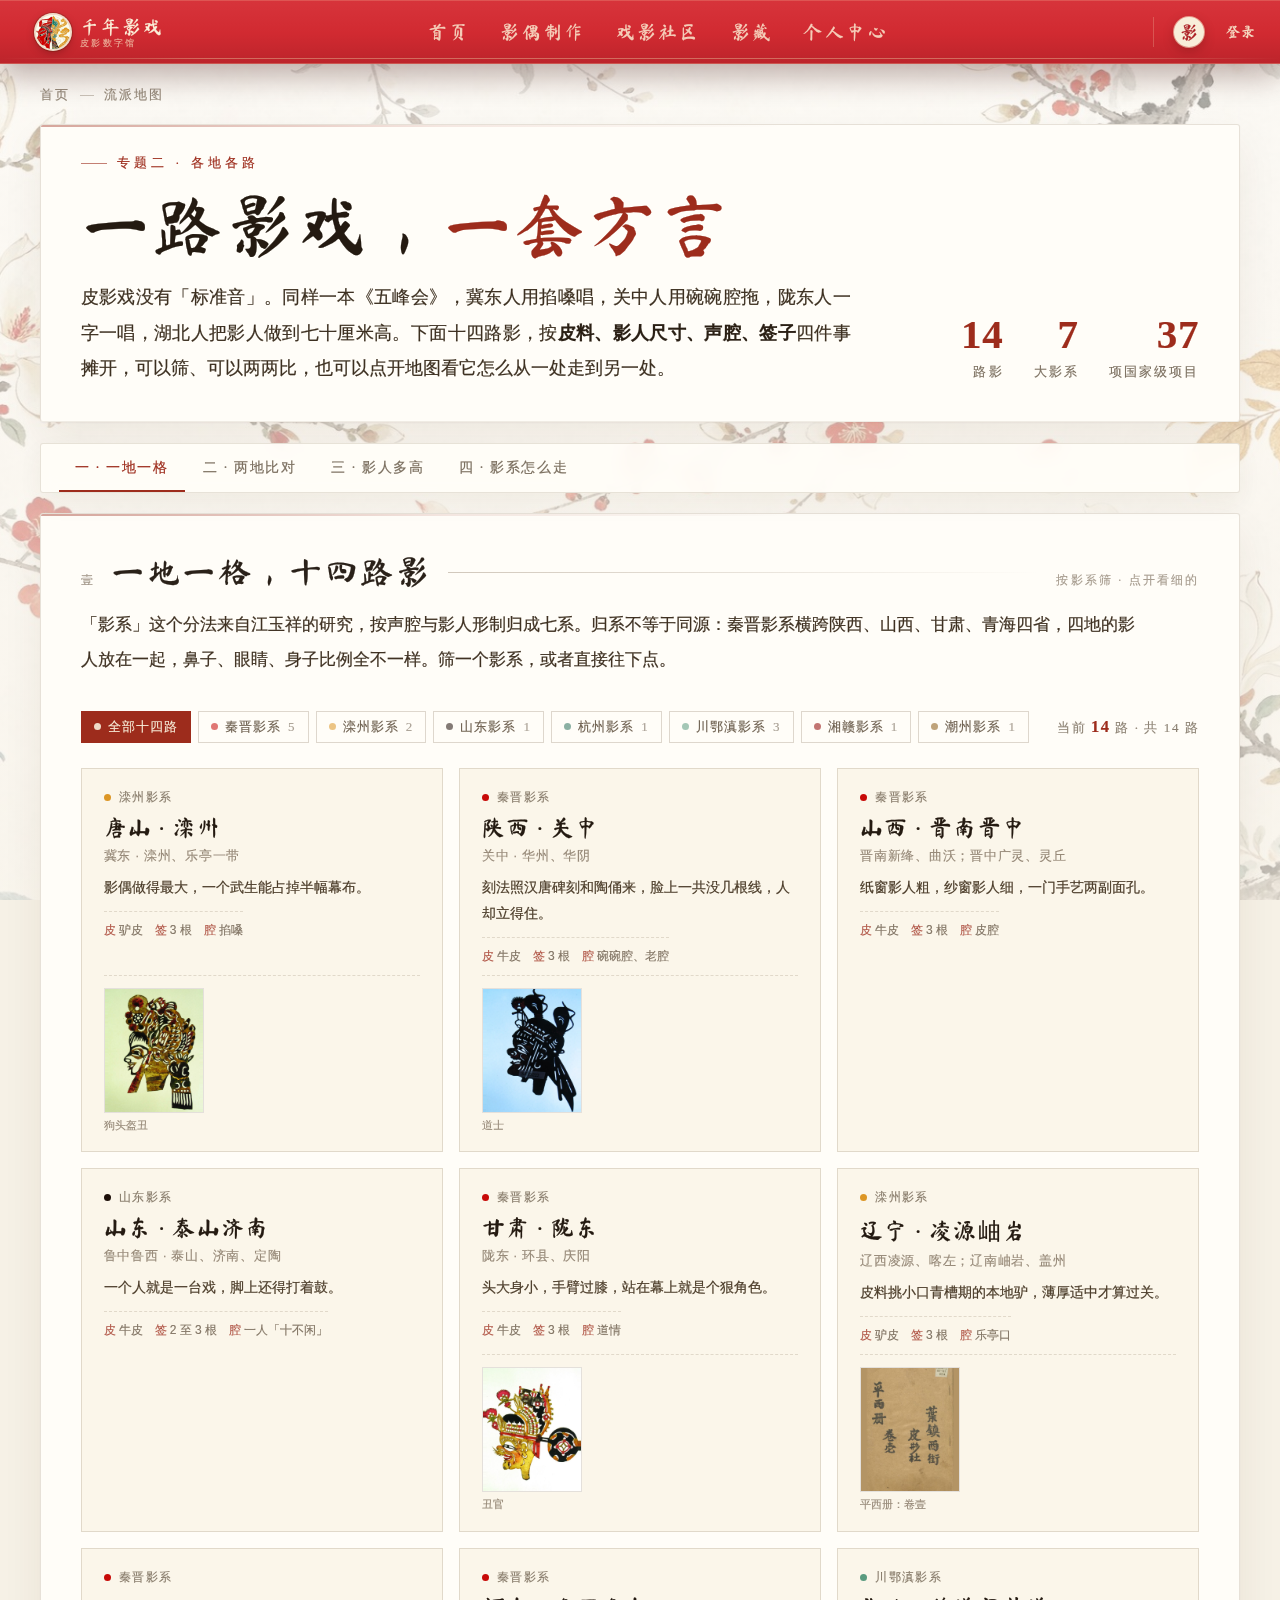
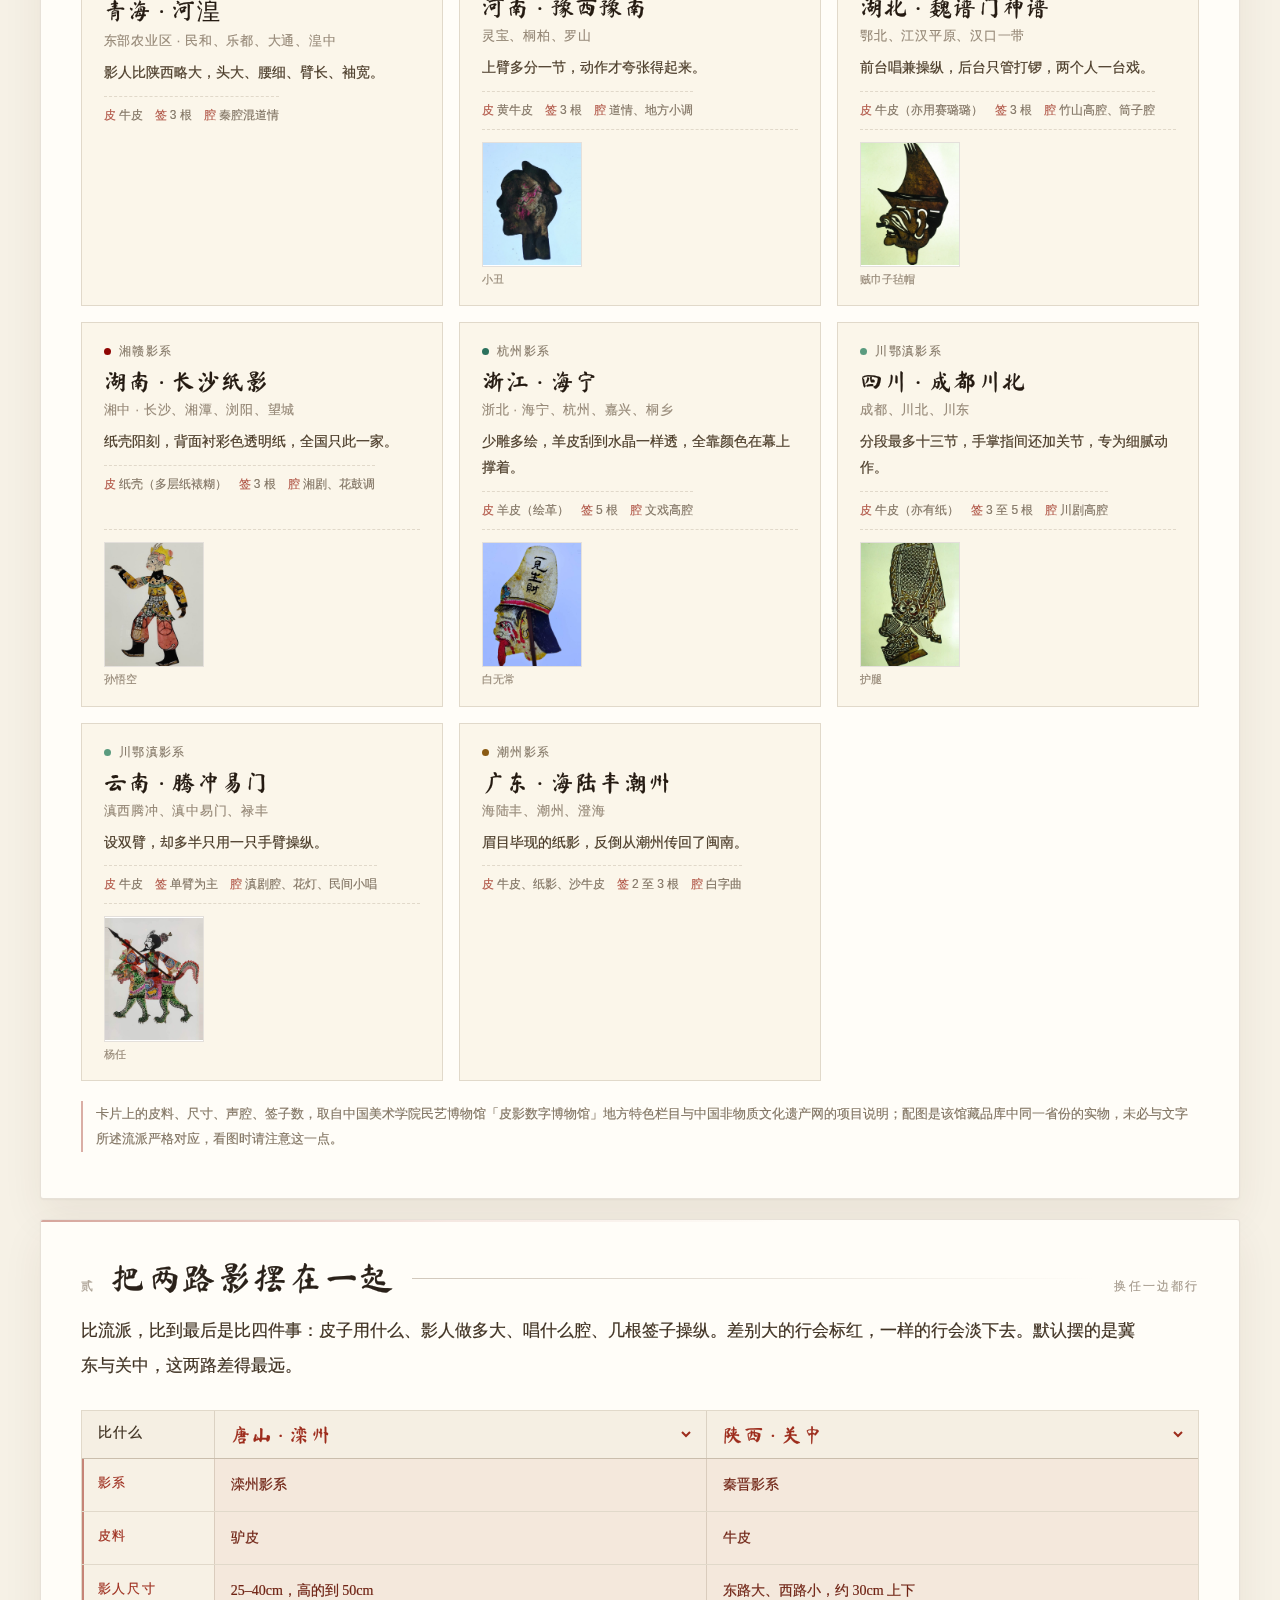
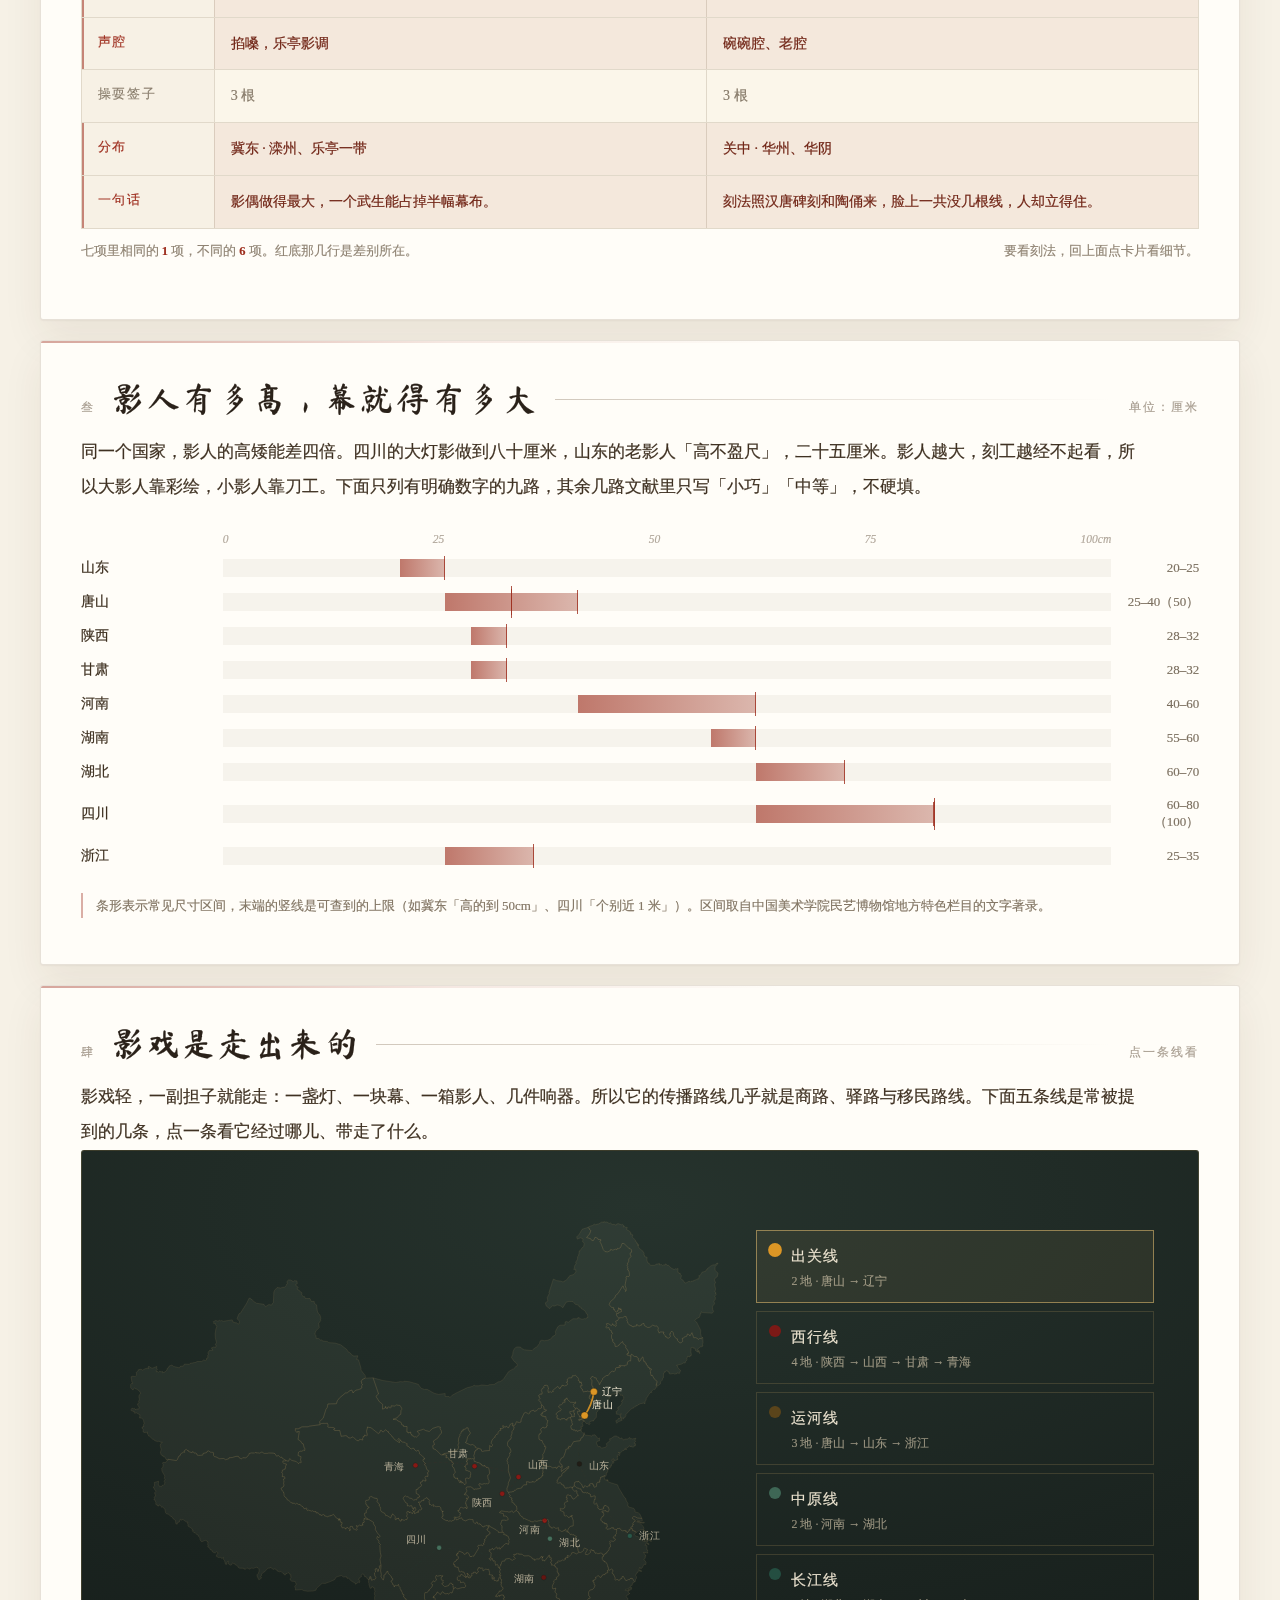
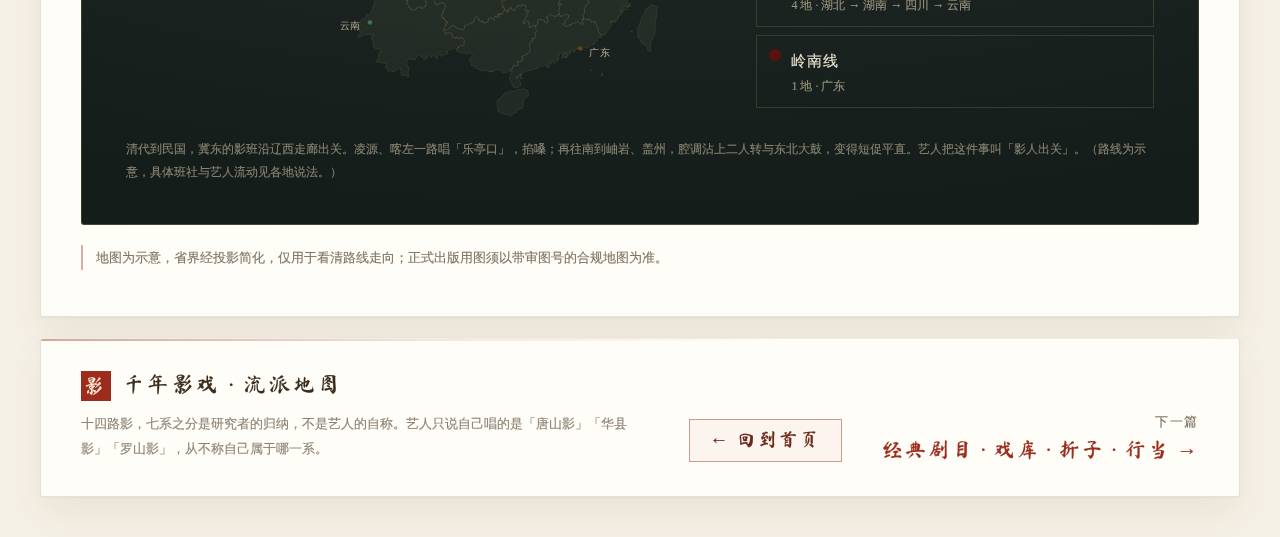
==== atlas.html @ c060899a "顶部导航收窄：匾额 78→64，徽标/字号/间距等比缩一档，三档断点同步下调" ====
<!doctype html>
<html lang="zh-CN">
<head>
<meta charset="utf-8">
<meta name="viewport" content="width=device-width, initial-scale=1">
<link rel="icon" href="favicon.ico" sizes="any">
<link rel="icon" type="image/png" sizes="32x32" href="assets/img/logo/favicon-32.png">
<link rel="apple-touch-icon" href="assets/img/logo/apple-touch-icon.png">
<title>流派地图 · 十四路影 · 千年影戏</title>
<meta name="description" content="七大影系、十四个地方的皮影：皮料、影人尺寸、声腔、签子各不一样。可筛、可比、可看路线。">
<link rel="stylesheet" href="assets/css/brush.css?v=11560">
<link rel="stylesheet" href="assets/css/token.css?v=11870">
<link rel="stylesheet" href="assets/css/layout.css?v=11870">
<link rel="stylesheet" href="assets/css/site.css?v=11870">
<link rel="stylesheet" href="assets/css/topic.css?v=11770">
<link rel="stylesheet" href="assets/css/paper-bg.css?v=4">
<link rel="stylesheet" href="assets/css/readability.css?v=1">
</head>
<body class="inner" data-page="atlas">

<header class="site-head">
  <div class="head-inner">
    <a class="brand" href="index.html">
      <span class="brand-seal"><img src="assets/img/logo/logo-128.png" alt="千年影戏" width="40" height="40"></span>
      <span class="brand-txt"><b>千年影戏</b><i>皮影数字馆</i></span>
    </a>
    <nav class="head-nav">
      <a href="index.html#page5">首页</a>
      <a href="craft.html">影偶制作</a>
      <a href="community.html">戏影社区</a>
      <a href="vault.html">影藏</a>
      <a href="profile.html">个人中心</a>
    </nav>
    <div class="head-user">
      <a class="hu" href="profile.html">
        <span class="hu-av" data-user-av>影</span>
        <span class="hu-tx" data-user-name>登录</span>
      </a>
    </div>
  </div>
</header>

<main class="page">

  <nav class="tp-crumb" aria-label="位置">
    <a href="index.html#page5">首页</a><i></i><span>流派地图</span>
  </nav>

  <section class="tp-hero">
    <div>
      <p class="tp-kick">专题二 · 各地各路</p>
      <h1>一路影戏，<em>一套方言</em></h1>
      <p class="tp-hero-lede">皮影戏没有「标准音」。同样一本《五峰会》，冀东人用掐嗓唱，关中人用碗碗腔拖，陇东人一字一唱，湖北人把影人做到七十厘米高。下面十四路影，按<b>皮料、影人尺寸、声腔、签子</b>四件事摊开，可以筛、可以两两比，也可以点开地图看它怎么从一处走到另一处。</p>
    </div>
    <div class="tp-hero-side">
      <div class="tp-stat"><b>14</b><span>路影</span></div>
      <div class="tp-stat"><b>7</b><span>大影系</span></div>
      <div class="tp-stat"><b>37</b><span>项国家级项目</span></div>
    </div>
  </section>

  <nav class="tp-nav" id="tpNav" aria-label="本页目录">
    <ul>
      <li><a href="#s1" class="on">一 · 一地一格</a></li>
      <li><a href="#s2">二 · 两地比对</a></li>
      <li><a href="#s3">三 · 影人多高</a></li>
      <li><a href="#s4">四 · 影系怎么走</a></li>
    </ul>
  </nav>

  <!-- ==================== 一 十四路 ==================== -->
  <section class="tp-sec" id="s1">
    <div class="tp-sec-h">
      <span class="tp-sec-no">壹</span>
      <h2>一地一格，十四路影</h2>
      <i></i>
      <span>按影系筛 · 点开看细的</span>
    </div>
    <p class="tp-lede">「影系」这个分法来自江玉祥的研究，按声腔与影人形制归成七系。归系不等于同源：秦晋影系横跨陕西、山西、甘肃、青海四省，四地的影人放在一起，鼻子、眼睛、身子比例全不一样。筛一个影系，或者直接往下点。</p>

    <div class="ax-bar">
      <div class="ax-filter" id="axFilter" role="group" aria-label="按影系筛选"></div>
      <p class="ax-count" id="axCount"></p>
    </div>
    <div class="ax-grid" id="axGrid"></div>
    <div class="ax-detail" id="axDetail" hidden></div>
    <p class="tp-note">卡片上的皮料、尺寸、声腔、签子数，取自中国美术学院民艺博物馆「皮影数字博物馆」地方特色栏目与中国非物质文化遗产网的项目说明；配图是该馆藏品库中同一省份的实物，未必与文字所述流派严格对应，看图时请注意这一点。</p>
  </section>

  <!-- ==================== 二 两地比对 ==================== -->
  <section class="tp-sec" id="s2">
    <div class="tp-sec-h">
      <span class="tp-sec-no">贰</span>
      <h2>把两路影摆在一起</h2>
      <i></i>
      <span>换任一边都行</span>
    </div>
    <p class="tp-lede">比流派，比到最后是比四件事：皮子用什么、影人做多大、唱什么腔、几根签子操纵。差别大的行会标红，一样的行会淡下去。默认摆的是冀东与关中，这两路差得最远。</p>

    <div class="ax-cmp" id="axCmp"></div>
    <p class="ax-cmp-note" id="axCmpNote"></p>
  </section>

  <!-- ==================== 三 影人多高 ==================== -->
  <section class="tp-sec" id="s3">
    <div class="tp-sec-h">
      <span class="tp-sec-no">叁</span>
      <h2>影人有多高，幕就得有多大</h2>
      <i></i>
      <span>单位：厘米</span>
    </div>
    <p class="tp-lede">同一个国家，影人的高矮能差四倍。四川的大灯影做到八十厘米，山东的老影人「高不盈尺」，二十五厘米。影人越大，刻工越经不起看，所以大影人靠彩绘，小影人靠刀工。下面只列有明确数字的九路，其余几路文献里只写「小巧」「中等」，不硬填。</p>

    <div class="ax-ruler" id="axRuler"></div>
    <p class="tp-note">条形表示常见尺寸区间，末端的竖线是可查到的上限（如冀东「高的到 50cm」、四川「个别近 1 米」）。区间取自中国美术学院民艺博物馆地方特色栏目的文字著录。</p>
  </section>

  <!-- ==================== 四 路线 ==================== -->
  <section class="tp-sec" id="s4">
    <div class="tp-sec-h">
      <span class="tp-sec-no">肆</span>
      <h2>影戏是走出来的</h2>
      <i></i>
      <span>点一条线看</span>
    </div>
    <p class="tp-lede">影戏轻，一副担子就能走：一盏灯、一块幕、一箱影人、几件响器。所以它的传播路线几乎就是商路、驿路与移民路线。下面五条线是常被提到的几条，点一条看它经过哪儿、带走了什么。</p>

    <div class="tp-dark">
      <div class="ax-route">
        <div class="ax-map" id="axMap"></div>
        <div class="ax-route-list" id="axRoutes"></div>
      </div>
      <p class="ax-route-note" id="axRouteNote"></p>
    </div>
    <p class="tp-note">地图为示意，省界经投影简化，仅用于看清路线走向；正式出版用图须以带审图号的合规地图为准。</p>
  </section>

  <footer class="tp-foot">
    <div>
      <div class="tp-foot-brand"><i>影</i>千年影戏 · 流派地图</div>
      <p>十四路影，七系之分是研究者的归纳，不是艺人的自称。艺人只说自己唱的是「唐山影」「华县影」「罗山影」，从不称自己属于哪一系。</p>
    </div>
    <a class="tp-foot-back" href="index.html#page5">← 回到首页</a>
    <div class="tp-foot-next">
      <span>下一篇</span>
      <a href="repertoire.html">经典剧目 · 戏库 · 折子 · 行当 →</a>
    </div>
  </footer>

</main>

<script src="assets/js/site.js?v=11560"></script>
<script src="assets/js/schools-data.js?v=11560"></script>
<script src="assets/data/library-data.js?v=11560"></script>
<script src="assets/js/cn-map.js?v=11560"></script>
<script src="assets/js/t-atlas.js?v=11600"></script>
</body>
</html>
---- assets/css/brush.css ----
/* 马善政毛笔楷书 · 本地子集（OFL 授权）只含站点用字 */
@font-face{font-family:'MSZ';font-style:normal;font-weight:400;font-display:swap;src:url('../fonts/msz-00.woff2') format('woff2');unicode-range:U+9c82-9c83, U+9c85-9c8c, U+9c8e-9c92, U+9c94-9c9b, U+9c9e-9ca3, U+9ca5-9ca7, U+9ca9, U+9cab, U+9cad-9cae, U+9cb1-9cb7, U+9cb9-9cbd, U+9cbf-9cc0, U+9cc3, U+9cc5-9cc7, U+9cc9-9cd1, U+9cd3-9cda, U+9cdc-9cdd, U+9cdf, U+9ce1-9ce3, U+9ce5, U+9ce9, U+9cee-9cef, U+9cf3-9cf4, U+9cf6, U+9cfc-9cfd, U+9d02, U+9d08-9d09, U+9d12, U+9d1b, U+9d1e, U+9d26, U+9d28, U+9d37, U+9d3b, U+9d3f, U+9d51, U+9d59, U+9d5c-9d5d, U+9d5f-9d61, U+9d6c, U+9d70, U+9d72, U+9d7a, U+9d7e, U+9d84, U+9d89, U+9d8f, U+9d92, U+9daf, U+9db4, U+9db8, U+9dbc, U+9dc4, U+9dc7, U+9dc9, U+9dd7, U+9ddf, U+9df2, U+9df9-9dfa, U+9e0a, U+9e11, U+9e1a, U+9e1e, U+9e20, U+9e22, U+9e28-9e2c, U+9e2e-9e2f;}
@font-face{font-family:'MSZ';font-style:normal;font-weight:400;font-display:swap;src:url('../fonts/msz-01.woff2') format('woff2');unicode-range:U+9a80, U+9a83, U+9a85, U+9a88-9a8a, U+9a8d-9a8e, U+9a90, U+9a92-9a93, U+9a95-9a96, U+9a98-9a99, U+9a9b-9aa2, U+9aa5, U+9aa7, U+9aaf-9ab1, U+9ab5-9ab6, U+9ab9-9aba, U+9ac0-9ac4, U+9ac8, U+9acb-9acc, U+9ace-9acf, U+9ad1-9ad2, U+9ad9, U+9adf, U+9ae1, U+9ae3, U+9aea-9aeb, U+9aed-9aef, U+9af4, U+9af9, U+9afb, U+9b03-9b04, U+9b06, U+9b08, U+9b0d, U+9b0f-9b10, U+9b13, U+9b18, U+9b1a, U+9b1f, U+9b22-9b23, U+9b25, U+9b27-9b28, U+9b2a, U+9b2f, U+9b31-9b32, U+9b3b, U+9b43, U+9b46-9b49, U+9b4d-9b4e, U+9b51, U+9b56, U+9b58, U+9b5a, U+9b5c, U+9b5f, U+9b61-9b62, U+9b6f, U+9b77, U+9b80, U+9b88, U+9b8b, U+9b8e, U+9b91, U+9b9f-9ba0, U+9ba8, U+9baa-9bab, U+9bad-9bae, U+9bb0-9bb1, U+9bb8, U+9bc9-9bca, U+9bd3, U+9bd6, U+9bdb, U+9be8, U+9bf0-9bf1, U+9c02, U+9c10, U+9c15, U+9c24, U+9c2d, U+9c32, U+9c39, U+9c3b, U+9c40, U+9c47-9c49, U+9c53, U+9c57, U+9c64, U+9c72, U+9c77-9c78, U+9c7b, U+9c7f-9c80;}
@font-face{font-family:'MSZ';font-style:normal;font-weight:400;font-display:swap;src:url('../fonts/msz-02.woff2') format('woff2');unicode-range:U+98dd, U+98e1-98e2, U+98e7-98ea, U+98ec, U+98ee-98ef, U+98f2, U+98f4, U+98fc-98fe, U+9903, U+9905, U+9908, U+990a, U+990c-990d, U+9913-9914, U+9918, U+991a-991b, U+991e, U+9921, U+9928, U+992c, U+992e, U+9935, U+9938-9939, U+993d-993e, U+9945, U+994b-994c, U+9951-9952, U+9954-9955, U+9957, U+995e, U+9963, U+9966-9969, U+996b-996c, U+996f, U+9974-9975, U+9977-9979, U+997d-997e, U+9980-9981, U+9983-9984, U+9987, U+998a-998b, U+998d-9991, U+9993-9995, U+9997-9998, U+99a5, U+99ab, U+99ad-99ae, U+99b1, U+99b3-99b4, U+99bc, U+99bf, U+99c1, U+99c3-99c6, U+99cc, U+99d0, U+99d2, U+99d5, U+99db, U+99dd, U+99e1, U+99ed, U+99f1, U+99ff, U+9a01, U+9a03-9a04, U+9a0e-9a0f, U+9a11-9a13, U+9a19, U+9a1b, U+9a28, U+9a2b, U+9a30, U+9a32, U+9a37, U+9a40, U+9a45, U+9a4a, U+9a4d-9a4e, U+9a52, U+9a55, U+9a57, U+9a5a-9a5b, U+9a5f, U+9a62, U+9a65, U+9a69, U+9a6b, U+9a6e, U+9a75, U+9a77-9a7a, U+9a7d;}
@font-face{font-family:'MSZ';font-style:normal;font-weight:400;font-display:swap;src:url('../fonts/msz-03.woff2') format('woff2');unicode-range:U+975b-975c, U+9763, U+9765-9766, U+976c-976d, U+9773, U+9776, U+977a, U+977c, U+9784-9785, U+978e-978f, U+9791-9792, U+9794-9795, U+9798, U+979a, U+979e, U+97a3, U+97a5-97a6, U+97a8, U+97ab-97ac, U+97ae-97af, U+97b2, U+97b4, U+97c6, U+97cb-97cc, U+97d3, U+97d8, U+97dc, U+97e1, U+97ea-97eb, U+97ee, U+97fb, U+97fe-97ff, U+9801-9803, U+9805-9806, U+9808, U+980c, U+9810-9814, U+9817-9818, U+981e, U+9820-9821, U+9824, U+9828, U+982b-982d, U+9830, U+9834, U+9838-9839, U+983c, U+9846, U+984d-984f, U+9851-9852, U+9854-9855, U+9857-9858, U+985a-985b, U+9862-9863, U+9865, U+9867, U+986b, U+986f-9871, U+9877-9878, U+987c, U+9880, U+9883, U+9885, U+9889, U+988b-988f, U+9893-9895, U+9899-989b, U+989e-989f, U+98a1-98a2, U+98a5-98a7, U+98a9, U+98af, U+98b1, U+98b6, U+98ba, U+98be, U+98c3-98c4, U+98c6-98c8, U+98cf-98d6, U+98da-98db;}
@font-face{font-family:'MSZ';font-style:normal;font-weight:400;font-display:swap;src:url('../fonts/msz-04.woff2') format('woff2');unicode-range:U+95c4-95ca, U+95cc-95cd, U+95d4-95d6, U+95d8, U+95e1-95e2, U+95e9, U+95f0-95f1, U+95f3, U+95f6, U+95fc, U+95fe-95ff, U+9602-9604, U+9606-960d, U+960f, U+9611-9613, U+9615-9617, U+9619-961b, U+961d, U+9621, U+9628, U+962f, U+963c-963e, U+9641-9642, U+9649, U+9654, U+965b-965f, U+9661, U+9663, U+9665, U+9667-9668, U+966c, U+9670, U+9672-9674, U+9678, U+967a, U+967d, U+9682, U+9685, U+9688, U+968a, U+968d-968e, U+9695, U+9697-9698, U+969e, U+96a0, U+96a3-96a4, U+96a8, U+96aa, U+96b0-96b1, U+96b3-96b4, U+96b7-96b9, U+96bb-96bd, U+96c9, U+96cb, U+96ce, U+96d1-96d2, U+96d6, U+96d9, U+96db-96dc, U+96de, U+96e0, U+96e3, U+96e9, U+96eb, U+96f0-96f2, U+96f9, U+96ff, U+9701-9702, U+9705, U+9708, U+970a, U+970e-970f, U+9711, U+9719, U+9727, U+972a, U+972d, U+9730, U+973d, U+9742, U+9744, U+9748-9749, U+9750-9751, U+975a;}
@font-face{font-family:'MSZ';font-style:normal;font-weight:400;font-display:swap;src:url('../fonts/msz-05.woff2') format('woff2');unicode-range:U+94f5, U+94f7, U+94f9, U+94fb-94fd, U+94ff, U+9503-9504, U+9506-9507, U+9509-950a, U+950d-950f, U+9511-9518, U+951a-9520, U+9522, U+9528-952d, U+9530-953a, U+953c-953f, U+9543-9546, U+9548-9550, U+9552-9555, U+9557-955b, U+955d-9568, U+956a-956d, U+9570-9574, U+9583, U+9586, U+9589, U+958e-958f, U+9591-9592, U+9594, U+9598-9599, U+959e-95a0, U+95a2-95a6, U+95a8-95b2, U+95b4, U+95b8-95c3;}
@font-face{font-family:'MSZ';font-style:normal;font-weight:400;font-display:swap;src:url('../fonts/msz-06.woff2') format('woff2');unicode-range:U+941c-942b, U+942d-942e, U+9432-9433, U+9435, U+9438, U+943a, U+943e, U+9444, U+944a, U+9451-9452, U+945a, U+9462-9463, U+9465, U+9470-9487, U+948a-9492, U+9494-9498, U+949a, U+949c-949d, U+94a1, U+94a3-94a4, U+94a8, U+94aa-94ad, U+94af, U+94b2, U+94b4-94ba, U+94bc-94c0, U+94c4, U+94c6-94db, U+94de-94ec, U+94ee-94f1, U+94f3;}
@font-face{font-family:'MSZ';font-style:normal;font-weight:400;font-display:swap;src:url('../fonts/msz-07.woff2') format('woff2');unicode-range:U+8cbd, U+8cbf-8cc4, U+8cc7-8cc8, U+8cca, U+8ccd, U+8cd1, U+8cd3, U+8cdb-8cdc, U+8cde, U+8ce0, U+8ce2-8ce4, U+8ce6-8ce8, U+8cea, U+8ced, U+8cf4, U+8cf8, U+8cfa, U+8cfc-8cfd, U+8d04-8d05, U+8d07-8d08, U+8d0a, U+8d0d, U+8d0f, U+8d13-8d14, U+8d16, U+8d1b, U+8d20, U+8d30, U+8d32-8d33, U+8d36, U+8d3b, U+8d3d, U+8d40, U+8d42-8d43, U+8d45-8d46, U+8d48-8d4a, U+8d4d, U+8d51, U+8d53, U+8d55, U+8d59, U+8d5c-8d5d, U+8d5f, U+8d61, U+8d66-8d67, U+8d6a, U+8d6d, U+8d71, U+8d73, U+8d84, U+8d90-8d91, U+8d94-8d95, U+8d99, U+8da8, U+8daf, U+8db1, U+8db5, U+8db8, U+8dba, U+8dbc, U+8dbf, U+8dc2, U+8dc4, U+8dc6, U+8dcb, U+8dce-8dcf, U+8dd6-8dd7, U+8dda-8ddb, U+8dde, U+8de1, U+8de3-8de4, U+8de9, U+8deb-8dec, U+8df0-8df1, U+8df6-8dfd, U+8e05, U+8e07, U+8e09-8e0a, U+8e0c, U+8e0e, U+8e10, U+8e14, U+8e1d-8e1f, U+8e23, U+8e26, U+8e2b-8e31, U+8e34-8e35, U+8e39-8e3a, U+8e3d, U+8e40;}
@font-face{font-family:'MSZ';font-style:normal;font-weight:400;font-display:swap;src:url('../fonts/msz-08.woff2') format('woff2');unicode-range:U+8b80, U+8b83, U+8b8a, U+8b8c, U+8b90, U+8b93, U+8b99-8b9a, U+8ba0, U+8ba3, U+8ba5-8ba7, U+8baa-8bac, U+8bb4-8bb5, U+8bb7, U+8bb9, U+8bc2-8bc3, U+8bc5, U+8bcb-8bcc, U+8bce-8bd0, U+8bd2-8bd4, U+8bd6, U+8bd8-8bd9, U+8bdc, U+8bdf, U+8be3-8be4, U+8be7-8be9, U+8beb-8bec, U+8bee, U+8bf0, U+8bf2-8bf3, U+8bf6, U+8bf9, U+8bfc-8bfd, U+8bff-8c00, U+8c02, U+8c04, U+8c06-8c07, U+8c0c, U+8c0f, U+8c11-8c12, U+8c14-8c1b, U+8c1d-8c21, U+8c24-8c25, U+8c27, U+8c2a-8c2c, U+8c2e-8c30, U+8c32-8c36, U+8c3f, U+8c47-8c4c, U+8c4e-8c50, U+8c54-8c56, U+8c62, U+8c68, U+8c6c, U+8c73, U+8c78, U+8c7a, U+8c82, U+8c85, U+8c89-8c8a, U+8c8d-8c8e, U+8c90, U+8c93-8c94, U+8c98, U+8c9d-8c9e, U+8ca0-8ca2, U+8ca7-8cac, U+8caf-8cb0, U+8cb3-8cb4, U+8cb6-8cb9, U+8cbb-8cbc;}
@font-face{font-family:'MSZ';font-style:normal;font-weight:400;font-display:swap;src:url('../fonts/msz-09.woff2') format('woff2');unicode-range:U+8882, U+8884-8886, U+8888, U+888f, U+8892-8893, U+889b, U+88a2, U+88a4, U+88a6, U+88a8, U+88aa, U+88ae, U+88b1, U+88b4, U+88b7, U+88bc, U+88c0, U+88c6-88c9, U+88ce-88cf, U+88d1-88d3, U+88d8, U+88db-88dd, U+88df, U+88e1-88e3, U+88e5, U+88e8, U+88ec, U+88f0-88f1, U+88f3-88f4, U+88fc-88fe, U+8900, U+8902, U+8906-8907, U+8909-890c, U+8912-8915, U+8918-891b, U+8921, U+8925, U+892b, U+8930, U+8932, U+8934, U+8936, U+893b, U+893d, U+8941, U+894c, U+8955-8956, U+8959, U+895c, U+895e-8960, U+8966, U+896a, U+896c, U+896f-8970, U+8972, U+897b, U+897e, U+8980, U+8983, U+8985, U+8987-8988, U+898c, U+898f, U+8993, U+8997, U+899a, U+89a1, U+89a7, U+89a9-89aa, U+89b2-89b3, U+89b7, U+89c0, U+89c7, U+89ca-89cc, U+89ce-89d1, U+89d6, U+89da, U+89dc, U+89de, U+89e5, U+89e7, U+89eb, U+89ef, U+89f1, U+89f3-89f4, U+89f8, U+89ff, U+8a01-8a03, U+8a07-8a0a, U+8a0e-8a0f, U+8a13;}
@font-face{font-family:'MSZ';font-style:normal;font-weight:400;font-display:swap;src:url('../fonts/msz-10.woff2') format('woff2');unicode-range:U+86f4, U+86f8-86f9, U+86fb, U+86fe, U+8703, U+8706-870a, U+870d, U+8711-8713, U+871a, U+871e, U+8722-8723, U+8725, U+8729, U+872e, U+8731, U+8734, U+8737, U+873a-873b, U+873e-8740, U+8742, U+8747-8748, U+8753, U+8755, U+8757-8758, U+875d, U+875f, U+8762-8766, U+8768, U+876e, U+8770, U+8772, U+8775, U+8778, U+877b-877e, U+8782, U+8785, U+8788, U+878b, U+8793, U+8797, U+879a, U+879e-87a0, U+87a2-87a3, U+87a8, U+87ab-87ad, U+87af, U+87b3, U+87b5, U+87bd, U+87c0, U+87c4, U+87c6, U+87ca-87cb, U+87d1-87d2, U+87db-87dc, U+87de, U+87e0, U+87e5, U+87ea, U+87ec, U+87ee, U+87f2-87f3, U+87fb, U+87fd-87fe, U+8802-8803, U+8805, U+880a-880b, U+880d, U+8813-8816, U+8819, U+881b, U+881f, U+8821, U+8823, U+8831-8832, U+8835-8836, U+8839, U+883b-883c, U+8844, U+8846, U+884a, U+884e, U+8852-8853, U+8855, U+8859, U+885b, U+885d-885e, U+8862, U+8864, U+8869-886a, U+886e-886f, U+8872, U+8879, U+887d-887f;}
@font-face{font-family:'MSZ';font-style:normal;font-weight:400;font-display:swap;src:url('../fonts/msz-11.woff2') format('woff2');unicode-range:U+8548, U+854e, U+8553, U+8556-8557, U+8559, U+855e, U+8561, U+8564-8565, U+8568-856a, U+856d, U+856f-8570, U+8572, U+8576, U+8579-857b, U+8580, U+8585-8586, U+8588, U+858a, U+858f, U+8591, U+8594, U+8599, U+859c, U+85a2, U+85a4, U+85a6, U+85a8-85a9, U+85ab-85ac, U+85ae, U+85b7-85b9, U+85be, U+85c1, U+85c7, U+85cd, U+85d0, U+85d3, U+85d5, U+85dc-85dd, U+85df-85e0, U+85e5-85e6, U+85e8-85ea, U+85f4, U+85f9, U+85fe-85ff, U+8602, U+8605-8607, U+860a-860b, U+8616, U+8618, U+861a, U+8627, U+8629, U+862d, U+8638, U+863c, U+863f, U+864d, U+864f, U+8652-8655, U+865b-865c, U+865f, U+8662, U+8667, U+866c, U+866e, U+8671, U+8675, U+867a-867c, U+867f, U+868b, U+868d, U+8693, U+869c-869d, U+86a1, U+86a3-86a4, U+86a7-86a9, U+86ac, U+86af-86b1, U+86b4-86b6, U+86ba, U+86c0, U+86c4, U+86c6, U+86c9-86ca, U+86cd-86d1, U+86d4, U+86d8, U+86de-86df, U+86e4, U+86e6, U+86e9, U+86ed, U+86ef-86f3;}
@font-face{font-family:'MSZ';font-style:normal;font-weight:400;font-display:swap;src:url('../fonts/msz-12.woff2') format('woff2');unicode-range:U+82bc, U+82be, U+82c0-82c2, U+82c4-82c8, U+82ca-82cc, U+82ce, U+82d0, U+82d2-82d3, U+82d5-82d6, U+82d8-82d9, U+82dc-82de, U+82e0-82e4, U+82e7, U+82e9-82eb, U+82ed-82ee, U+82f3-82f4, U+82f7-82f8, U+82fa-8301, U+8306-8308, U+830c-830d, U+830f, U+8311, U+8313-8315, U+8318, U+831a-831b, U+831d, U+8324, U+8327, U+832a, U+832c-832d, U+832f, U+8331-8334, U+833a-833c, U+8340, U+8343-8345, U+8347-8348, U+834a, U+834c, U+834f, U+8351, U+8356, U+8358-835c, U+835e, U+8360, U+8364-8366, U+8368-836a, U+836c-836e, U+8373, U+8378, U+837b-837d, U+837f-8380, U+8382, U+8388, U+838a-838b, U+8392, U+8394, U+8396, U+8398-8399, U+839b-839c, U+83a0, U+83a2-83a3, U+83a8-83aa, U+83ae-83b0, U+83b3-83b4, U+83b6, U+83b8, U+83ba, U+83bc-83bd, U+83bf-83c0, U+83c2;}
@font-face{font-family:'MSZ';font-style:normal;font-weight:400;font-display:swap;src:url('../fonts/msz-13.woff2') format('woff2');unicode-range:U+7ef0-7ef2, U+7ef6, U+7efa-7efb, U+7efe, U+7f01-7f04, U+7f08, U+7f0a-7f12, U+7f17, U+7f19, U+7f1b-7f1c, U+7f1f, U+7f21-7f23, U+7f25-7f28, U+7f2a-7f33, U+7f35-7f37, U+7f3d, U+7f42, U+7f44-7f45, U+7f4c-7f4d, U+7f52, U+7f54, U+7f58-7f59, U+7f5d, U+7f5f-7f61, U+7f63, U+7f65, U+7f68, U+7f70-7f71, U+7f73-7f75, U+7f77, U+7f79, U+7f7d-7f7e, U+7f85-7f86, U+7f88-7f89, U+7f8b-7f8c, U+7f90-7f91, U+7f94-7f96, U+7f98-7f9b, U+7f9d, U+7f9f, U+7fa3, U+7fa7-7fa9, U+7fac-7fb2, U+7fb4, U+7fb6, U+7fb8, U+7fbc, U+7fbf-7fc0, U+7fc3, U+7fca, U+7fcc, U+7fce, U+7fd2, U+7fd5, U+7fd9-7fdb, U+7fdf, U+7fe3, U+7fe5-7fe7, U+7fe9, U+7feb-7fec, U+7fee-7fef, U+7ff1, U+7ff3-7ff4, U+7ff9-7ffa, U+7ffe, U+8004, U+8006, U+800b, U+800e, U+8011-8012, U+8014;}
@font-face{font-family:'MSZ';font-style:normal;font-weight:400;font-display:swap;src:url('../fonts/msz-14.woff2') format('woff2');unicode-range:U+7dd2, U+7dd4, U+7dd6-7dd8, U+7dda-7de0, U+7de2-7de6, U+7de8-7ded, U+7def, U+7df1-7df5, U+7df7, U+7df9, U+7dfb-7dfc, U+7dfe-7e02, U+7e04, U+7e08-7e0b, U+7e12, U+7e1b, U+7e1e, U+7e20, U+7e22-7e23, U+7e26, U+7e29, U+7e2b, U+7e2e-7e2f, U+7e31, U+7e37, U+7e39-7e3e, U+7e40, U+7e43-7e44, U+7e46-7e47, U+7e4a-7e4b, U+7e4d-7e4e, U+7e51, U+7e54-7e56, U+7e58-7e5b, U+7e5d-7e5e, U+7e61, U+7e66-7e67, U+7e69-7e6b, U+7e6d, U+7e70, U+7e73, U+7e77, U+7e79, U+7e7b-7e7d, U+7e81-7e82, U+7e8c-7e8d, U+7e8f, U+7e92-7e94, U+7e96, U+7e98, U+7e9a-7e9c, U+7e9e-7e9f, U+7ea1, U+7ea3, U+7ea5, U+7ea8-7ea9, U+7eab, U+7ead-7eae, U+7eb0, U+7ebb, U+7ebe, U+7ec0-7ec2, U+7ec9, U+7ecb-7ecc, U+7ed0, U+7ed4, U+7ed7, U+7edb, U+7ee0-7ee2, U+7ee5-7ee6, U+7ee8, U+7eeb;}
@font-face{font-family:'MSZ';font-style:normal;font-weight:400;font-display:swap;src:url('../fonts/msz-15.woff2') format('woff2');unicode-range:U+7ae6, U+7af4-7af7, U+7afa-7afb, U+7afd-7b0a, U+7b0c, U+7b0e-7b0f, U+7b13, U+7b15-7b16, U+7b18-7b19, U+7b1e-7b20, U+7b22-7b25, U+7b29-7b2b, U+7b2d-7b2e, U+7b30-7b3b, U+7b3e-7b3f, U+7b41-7b42, U+7b44-7b47, U+7b4a, U+7b4c-7b50, U+7b58, U+7b5a, U+7b5c, U+7b60, U+7b66-7b67, U+7b69, U+7b6c-7b6f, U+7b72-7b76, U+7b7b-7b7d, U+7b7f, U+7b82, U+7b85, U+7b87, U+7b8b-7b96, U+7b98-7b99, U+7b9b-7b9f, U+7ba2-7ba4, U+7ba6-7bac, U+7bae-7bb0, U+7bb4, U+7bb7-7bb9, U+7bbb, U+7bc0-7bc1, U+7bc3-7bc4, U+7bc6, U+7bc8-7bcc, U+7bd1;}
@font-face{font-family:'MSZ';font-style:normal;font-weight:400;font-display:swap;src:url('../fonts/msz-16.woff2') format('woff2');unicode-range:U+73f0, U+73f2, U+73f4-73f5, U+73f7, U+73f9-73fa, U+73fc-73fd, U+73ff-7402, U+7404, U+7407-7408, U+740a-740f, U+7418, U+741a-741c, U+741e, U+7424-7425, U+7428-7429, U+742c-7430, U+7432, U+7435-7436, U+7438-743b, U+743e-7441, U+7443-7446, U+7448, U+744a-744b, U+7452, U+7457, U+745b, U+745d, U+7460, U+7462-7465, U+7467-746a, U+746d, U+746f, U+7471, U+7473-7474, U+7477, U+747a, U+747e, U+7481-7482, U+7484, U+7486, U+7488-748b, U+748e-748f, U+7493, U+7498, U+749a, U+749c-74a0, U+74a3, U+74a6, U+74a9-74aa, U+74ae, U+74b0-74b2, U+74b6, U+74b8-74ba, U+74bd, U+74bf, U+74c1, U+74c3, U+74c5, U+74c8, U+74ca, U+74cc, U+74cf, U+74d1-74d2, U+74d4-74d5, U+74d8-74db, U+74de-74e0, U+74e2, U+74e4-74e5, U+74e7-74e9, U+74ee-74ef, U+74f4, U+74ff, U+7501, U+7503, U+7505, U+7508;}
@font-face{font-family:'MSZ';font-style:normal;font-weight:400;font-display:swap;src:url('../fonts/msz-17.woff2') format('woff2');unicode-range:U+71a8, U+71af, U+71b1-71bc, U+71be, U+71c1-71c2, U+71c4, U+71c8-71cb, U+71ce-71d0, U+71d2, U+71d4, U+71d9-71da, U+71dc, U+71df-71e0, U+71e6-71e8, U+71ea, U+71ed-71ee, U+71f4, U+71f6, U+71f9, U+71fb-71fc, U+71ff-7200, U+7207, U+720c-720d, U+7210, U+7216, U+721a-721e, U+7223, U+7228, U+722b, U+722d-722e, U+7230, U+7232, U+723a-723c, U+723e-7242, U+7246, U+724b, U+724d-724e, U+7252, U+7256, U+7258, U+725a, U+725c-725d, U+7260, U+7264-7266, U+726a, U+726c, U+726e-726f, U+7271, U+7273-7274, U+7278, U+727b, U+727d-727e, U+7281-7282, U+7284, U+7287, U+728a, U+728d, U+728f, U+7292, U+729b, U+729f-72a0, U+72a7, U+72ad-72ae, U+72b0-72b5, U+72b7-72b8, U+72ba-72be, U+72c0-72c1, U+72c3, U+72c5-72c6, U+72c8, U+72cc-72ce, U+72d2, U+72d6, U+72db, U+72dd-72df, U+72e1, U+72e5;}
@font-face{font-family:'MSZ';font-style:normal;font-weight:400;font-display:swap;src:url('../fonts/msz-18.woff2') format('woff2');unicode-range:U+6ed9, U+6edb, U+6edd, U+6edf-6ee0, U+6ee2, U+6ee6, U+6eea, U+6eec, U+6eee-6eef, U+6ef2-6ef3, U+6ef7-6efa, U+6efe, U+6f01, U+6f03, U+6f08-6f09, U+6f15-6f16, U+6f19, U+6f22-6f25, U+6f28-6f2a, U+6f2c-6f2d, U+6f2f, U+6f32, U+6f36-6f38, U+6f3f, U+6f43-6f46, U+6f48, U+6f4b, U+6f4e-6f4f, U+6f51, U+6f54-6f57, U+6f59-6f5b, U+6f5e-6f5f, U+6f61, U+6f64-6f67, U+6f69-6f6c, U+6f6f-6f72, U+6f74-6f76, U+6f78-6f7e, U+6f80-6f83, U+6f86, U+6f89, U+6f8b-6f8d, U+6f90, U+6f92, U+6f94, U+6f97-6f98, U+6f9b, U+6fa3-6fa5, U+6fa7, U+6faa, U+6faf, U+6fb1, U+6fb4, U+6fb6, U+6fb9, U+6fc1-6fcb, U+6fd1-6fd3, U+6fd5, U+6fdb, U+6fde-6fe1, U+6fe4, U+6fe9, U+6feb-6fec, U+6fee-6ff1, U+6ffa, U+6ffe, U+7005-7006, U+7009;}
@font-face{font-family:'MSZ';font-style:normal;font-weight:400;font-display:swap;src:url('../fonts/msz-19.woff2') format('woff2');unicode-range:U+69fe-6a01, U+6a06, U+6a09, U+6a0b, U+6a11, U+6a13, U+6a17-6a19, U+6a1b, U+6a1e, U+6a23, U+6a28-6a29, U+6a2b, U+6a2f-6a30, U+6a35, U+6a38-6a40, U+6a46-6a48, U+6a4a-6a4b, U+6a4e, U+6a50, U+6a52, U+6a5b, U+6a5e, U+6a62, U+6a65-6a67, U+6a6b, U+6a79, U+6a7c, U+6a7e-6a7f, U+6a84, U+6a86, U+6a8e, U+6a90-6a91, U+6a94, U+6a97, U+6a9c, U+6a9e, U+6aa0, U+6aa2, U+6aa4, U+6aa9, U+6aab, U+6aae-6ab0, U+6ab2-6ab3, U+6ab5, U+6ab7-6ab8, U+6aba-6abb, U+6abd, U+6abf, U+6ac2-6ac4, U+6ac6, U+6ac8, U+6acc, U+6ace, U+6ad2-6ad3, U+6ad8-6adc, U+6adf-6ae0, U+6ae4-6ae5, U+6ae7-6ae8, U+6afb, U+6b04-6b05, U+6b0d-6b13, U+6b16-6b17, U+6b19, U+6b24-6b25, U+6b2c, U+6b37-6b39, U+6b3b, U+6b3d, U+6b43, U+6b46, U+6b4e, U+6b50, U+6b53-6b54, U+6b58-6b59, U+6b5b, U+6b60, U+6b69, U+6b6d, U+6b6f-6b70, U+6b73-6b74, U+6b77-6b7a, U+6b80-6b82;}
@font-face{font-family:'MSZ';font-style:normal;font-weight:400;font-display:swap;src:url('../fonts/msz-20.woff2') format('woff2');unicode-range:U+68d3, U+68d7, U+68dd, U+68df, U+68e1, U+68e3-68e4, U+68e6-68ed, U+68ef-68f0, U+68f2, U+68f4, U+68f6-68f7, U+68f9, U+68fb-68fd, U+68ff-6902, U+6906-6908, U+690b, U+6910, U+691a-691c, U+691f-6920, U+6924-6925, U+692a, U+692d, U+6934, U+6939, U+693c-6945, U+694a-694b, U+6952-6954, U+6957, U+6959, U+695b, U+695d, U+695f, U+6962-6964, U+6966, U+6968-696c, U+696e-696f, U+6971, U+6973-6974, U+6978-6979, U+697d, U+697f-6980, U+6985, U+6987-698a, U+698d-698e, U+6994-6999, U+699b, U+69a3-69a4, U+69a6-69a7, U+69ab, U+69ad-69ae, U+69b1, U+69b7, U+69bb-69bc, U+69c1, U+69c3-69c5, U+69c7, U+69ca-69ce, U+69d0-69d1, U+69d3-69d4, U+69d7-69da, U+69e0, U+69e4, U+69e6, U+69ec-69ed, U+69f1-69f3, U+69f8, U+69fa-69fc;}
@font-face{font-family:'MSZ';font-style:normal;font-weight:400;font-display:swap;src:url('../fonts/msz-21.woff2') format('woff2');unicode-range:U+678b-678d, U+678f, U+6792-6793, U+6796, U+6798, U+679e-67a1, U+67a5, U+67a7-67a9, U+67ac-67ad, U+67b0-67b1, U+67b3, U+67b5, U+67b7, U+67b9, U+67bb-67bc, U+67c0-67c1, U+67c3, U+67c5-67ca, U+67d1-67d2, U+67d7-67d9, U+67dd-67df, U+67e2-67e4, U+67e6-67e9, U+67f0, U+67f5, U+67f7-67f8, U+67fa-67fb, U+67fd-67fe, U+6800-6801, U+6803-6804, U+6806, U+6809-680a, U+680c, U+680e, U+6812, U+681d-681f, U+6822, U+6824-6829, U+682b-682d, U+6831-6835, U+683b, U+683e, U+6840-6841, U+6844-6845, U+6849, U+684e, U+6853, U+6855-6856, U+685c-685d, U+685f-6862, U+6864, U+6866-6868, U+686b, U+686f, U+6872, U+6874, U+6877, U+687f, U+6883, U+6886, U+688f, U+689b, U+689f-68a0, U+68a2-68a3, U+68b1, U+68b6, U+68b9-68ba, U+68bc-68bf, U+68c1-68c4, U+68c6, U+68c8, U+68ca, U+68cc, U+68d0-68d1;}
@font-face{font-family:'MSZ';font-style:normal;font-weight:400;font-display:swap;src:url('../fonts/msz-22.woff2') format('woff2');unicode-range:U+5e98, U+5e9b, U+5e9d, U+5ea0-5ea5, U+5ea8, U+5eab, U+5eaf, U+5eb3, U+5eb5-5eb6, U+5eb9, U+5ebe, U+5ec1-5ec3, U+5ec6, U+5ec8, U+5ecb-5ecc, U+5ed1-5ed2, U+5ed4, U+5ed9-5edb, U+5edd, U+5edf-5ee0, U+5ee2-5ee3, U+5ee8, U+5eea, U+5eec, U+5eef-5ef0, U+5ef3-5ef4, U+5ef8, U+5efb-5efc, U+5efe-5eff, U+5f01, U+5f07, U+5f0b-5f0e, U+5f10-5f12, U+5f14, U+5f1a, U+5f22, U+5f28-5f29, U+5f2c-5f2d, U+5f35-5f36, U+5f38, U+5f3b-5f43, U+5f45-5f4a, U+5f4c-5f4e, U+5f50, U+5f54, U+5f56-5f59, U+5f5b-5f5f, U+5f61, U+5f63, U+5f65, U+5f67-5f68, U+5f6b, U+5f6e-5f6f, U+5f72-5f78, U+5f7a, U+5f7e-5f7f, U+5f82-5f83, U+5f87, U+5f89-5f8a, U+5f8d, U+5f91, U+5f93, U+5f95, U+5f98-5f99, U+5f9c, U+5f9e, U+5fa0, U+5fa6-5fa9, U+5fac-5fad, U+5faf, U+5fb3-5fb5, U+5fb9, U+5fbc;}
@font-face{font-family:'MSZ';font-style:normal;font-weight:400;font-display:swap;src:url('../fonts/msz-23.woff2') format('woff2');unicode-range:U+5d26-5d27, U+5d2e-5d34, U+5d3c-5d3e, U+5d41-5d44, U+5d46-5d48, U+5d4a-5d4b, U+5d4e, U+5d50, U+5d52, U+5d55-5d58, U+5d5a-5d5d, U+5d68-5d69, U+5d6b-5d6c, U+5d6f, U+5d74, U+5d7f, U+5d82-5d89, U+5d8b-5d8c, U+5d8f, U+5d92-5d93, U+5d99, U+5d9d, U+5db2, U+5db6-5db7, U+5dba, U+5dbc-5dbd, U+5dc2-5dc3, U+5dc6-5dc7, U+5dc9, U+5dcc, U+5dd2, U+5dd4, U+5dd6-5dd8, U+5ddb-5ddc, U+5de3, U+5ded, U+5def, U+5df3, U+5df6, U+5dfa-5dfd, U+5dff-5e00, U+5e07, U+5e0f, U+5e11, U+5e13-5e14, U+5e19-5e1b, U+5e22, U+5e25, U+5e28, U+5e2a, U+5e2f-5e31, U+5e33-5e34, U+5e36, U+5e39-5e3c, U+5e3e, U+5e40, U+5e44, U+5e46-5e48, U+5e4c, U+5e4f, U+5e53-5e54, U+5e57, U+5e59, U+5e5b, U+5e5e-5e5f, U+5e61, U+5e63, U+5e6a-5e6b, U+5e75, U+5e77, U+5e79-5e7a, U+5e7e, U+5e80-5e81, U+5e83, U+5e85, U+5e87, U+5e8b, U+5e91-5e92, U+5e96;}
@font-face{font-family:'MSZ';font-style:normal;font-weight:400;font-display:swap;src:url('../fonts/msz-24.woff2') format('woff2');unicode-range:U+55f5-55f7, U+55fb, U+55fe, U+5600-5601, U+5605-5606, U+5608, U+560c-560d, U+560f, U+5614, U+5616-5617, U+561a, U+561c, U+561e, U+5621-5625, U+5627, U+5629, U+562b-5630, U+5636, U+5638-563a, U+563c, U+5640-5642, U+5649, U+564c-5650, U+5653-5655, U+5657-565b, U+5660, U+5663-5664, U+5666, U+566b, U+566f-5671, U+5673-567c, U+567e, U+5684-5687, U+568c, U+568e-5693, U+5695, U+5697, U+569b-569c, U+569e-569f, U+56a1-56a2, U+56a4-56a9, U+56ac-56af, U+56b1, U+56b4, U+56b6-56b8, U+56bf, U+56c1-56c3, U+56c9, U+56cd, U+56d1, U+56d4, U+56d6-56d9, U+56dd, U+56df, U+56e1, U+56e3-56e6, U+56e8-56ec, U+56ee-56ef, U+56f1-56f3, U+56f5, U+56f7-56f8;}
@font-face{font-family:'MSZ';font-style:normal;font-weight:400;font-display:swap;src:url('../fonts/msz-25.woff2') format('woff2');unicode-range:U+550f, U+5511-5514, U+5516-5517, U+5519, U+551b, U+551d-551e, U+5520, U+5522-5523, U+5526-5527, U+552a-552c, U+5530, U+5532-5535, U+5537-5538, U+553b-5541, U+5543-5544, U+5547-5549, U+554b, U+554d, U+5550, U+5553, U+5555-5558, U+555b-555f, U+5567-5569, U+556b-5572, U+5574-5577, U+557b-557c, U+557e-557f, U+5581, U+5583, U+5585-5586, U+5588, U+558b-558c, U+558e-5591, U+5593, U+5599-559a, U+559f, U+55a5-55a6, U+55a8-55ac, U+55ae, U+55b0-55b3, U+55b6, U+55b9-55ba, U+55bc-55be, U+55c4, U+55c6-55c7, U+55c9, U+55cc-55d2, U+55d4-55db, U+55dd-55df, U+55e1, U+55e3-55e6, U+55ea-55ee, U+55f0-55f3;}
@font-face{font-family:'MSZ';font-style:normal;font-weight:400;font-display:swap;src:url('../fonts/msz-26.woff2') format('woff2');unicode-range:U+5104, U+5106-5107, U+5109-510b, U+510d, U+510f-5110, U+5113, U+5115, U+5117-5118, U+511a-511c, U+511e-511f, U+5121, U+5128, U+512b-512d, U+5131-5135, U+5137-5139, U+513c, U+5140, U+5142, U+5147, U+514c, U+514e-5150, U+5155-5158, U+5162, U+5169, U+5172, U+517f, U+5181-5184, U+5186-5187, U+518b, U+518f, U+5191, U+5195-5197, U+519a, U+51a2-51a3, U+51a6-51ab, U+51ad-51ae, U+51b1, U+51b4, U+51bc-51bd, U+51bf, U+51c3, U+51c7-51c8, U+51ca-51cb, U+51cd-51ce, U+51d4, U+51d6, U+51db-51dc, U+51e6, U+51e8-51eb, U+51f1, U+51f5, U+51fc, U+51ff, U+5202, U+5205, U+5208, U+520b, U+520d-520e, U+5215-5216, U+5228, U+522a, U+522c-522d, U+5233, U+523c-523d, U+523f-5240, U+5245, U+5247, U+5249, U+524b-524c, U+524e, U+5250, U+525b-525f, U+5261, U+5263-5264, U+5270, U+5273, U+5275, U+5277, U+527d, U+527f, U+5281-5285, U+5287;}
@font-face{font-family:'MSZ';font-style:normal;font-weight:400;font-display:swap;src:url('../fonts/msz-27.woff2') format('woff2');unicode-range:U+4fd1, U+4fd3, U+4fda-4fdc, U+4fdf-4fe0, U+4fe2-4fe4, U+4fe6, U+4fe8, U+4feb-4fed, U+4ff3, U+4ff5-4ff6, U+4ff8, U+4ffe, U+5001, U+5005-5006, U+5009, U+500c, U+500f, U+5013-5018, U+501b-501e, U+5022-5025, U+5027-5028, U+502b-502e, U+5030, U+5033-5034, U+5036-5039, U+503b, U+5041-5043, U+5045-5046, U+5048-504a, U+504c-504e, U+5051, U+5053, U+5055-5057, U+505b, U+505e, U+5060, U+5062-5063, U+5067, U+506a, U+506c, U+5070-5072, U+5074-5075, U+5078, U+507b, U+507d-507e, U+5080, U+5088-5089, U+5091-5092, U+5095, U+5097-509e, U+50a2-50a3, U+50a5-50a7, U+50a9, U+50ad, U+50b3, U+50b5, U+50b7, U+50ba, U+50be, U+50c4-50c5, U+50c7, U+50ca, U+50cd, U+50d1, U+50d5-50d6, U+50da, U+50de, U+50e5-50e6, U+50ec-50ee, U+50f0-50f1, U+50f3, U+50f9-50fb, U+50fe-5102;}
@font-face{font-family:'MSZ';font-style:normal;font-weight:400;font-display:swap;src:url('../fonts/msz-28.woff2') format('woff2');unicode-range:U+3129, U+3131, U+3134, U+3137, U+3139, U+3141-3142, U+3145, U+3147-3148, U+314b, U+314d-314e, U+315c, U+3160-3161, U+3163-3164, U+3186, U+318d, U+3192, U+3196-3198, U+319e-319f, U+3220-3229, U+3231, U+3268, U+3297, U+3299, U+32a3, U+338e-338f, U+3395, U+339c-339e, U+33c4, U+33d1-33d2, U+33d5, U+3434, U+34dc, U+34ee, U+353e, U+355d, U+3566, U+3575, U+3592, U+35a0-35a1, U+35ad, U+35ce, U+36a2, U+36ab, U+38a8, U+3dab, U+3de7, U+3deb, U+3e1a, U+3f1b, U+3f6d, U+4495, U+4723, U+48fa, U+4ca3, U+4db6-4dbf, U+4e02, U+4e04-4e06, U+4e0c, U+4e0f, U+4e15, U+4e17, U+4e1f-4e21, U+4e26, U+4e29, U+4e2c, U+4e2f, U+4e31, U+4e35, U+4e37, U+4e3c, U+4e3f-4e42, U+4e44, U+4e46-4e47, U+4e57, U+4e5a-4e5c, U+4e64-4e65, U+4e67, U+4e69, U+4e6d, U+4e78, U+4e7f-4e82, U+4e85, U+4e87, U+4e8a, U+4e8d, U+4e93, U+4e96, U+4e98-4e99, U+4e9c, U+4e9e-4ea0, U+4ea2;}
@font-face{font-family:'MSZ';font-style:normal;font-weight:400;font-display:swap;src:url('../fonts/msz-29.woff2') format('woff2');unicode-range:U+221a, U+2264, U+2464, U+25a0, U+3008, U+4e10, U+512a, U+5152, U+5201, U+5241, U+5340, U+5352, U+549a, U+54b2, U+54c6, U+54d7, U+54e1, U+5509, U+55c5, U+5618, U+5716, U+576f, U+5784, U+57a2, U+589f, U+5a20, U+5a25, U+5a29, U+5a34, U+5a7f, U+5ad6, U+5b09, U+5b5c, U+5bc7, U+5be6, U+5c27, U+5d2d, U+5dcd, U+5f1b, U+5f37, U+604d, U+6055, U+6073, U+60eb, U+61ff, U+62ce, U+62ed, U+6345, U+6390, U+63b0, U+63b7, U+64ae, U+64c2, U+64d2, U+6556, U+663c, U+667e, U+66d9, U+66f8, U+6756, U+6789, U+689d, U+68f1, U+695e, U+6975, U+6a1f, U+6b0a, U+6b61, U+6b87, U+6c5d, U+6c7e, U+6c92, U+6d31, U+6df9, U+6e0d, U+6e2d, U+6f31, U+6f3e, U+70b3, U+70bd, U+70ca, U+70e8, U+725f, U+733f, U+7396, U+739f, U+7459, U+74a7, U+75a1, U+75f0, U+76cf, U+76d4, U+7729, U+77aa, U+77b0, U+77e3, U+780c, U+78d5, U+7941, U+7977, U+797a, U+79c3, U+7a20, U+7a92, U+7b71, U+7bf1, U+7c9f, U+7eb6, U+7eca, U+7ef7, U+7f07, U+7f09, U+7f15, U+7f81, U+7fb9, U+8038, U+8098, U+80b4, U+8110, U+814b-814c, U+816e, U+818a, U+8205, U+8235, U+828b, U+82a5, U+82b7, U+82d4, U+82db, U+82df, U+8317, U+8338, U+8385-8386, U+83c1, U+83cf, U+8537, U+853b, U+854a, U+8715, U+8783, U+892a, U+8a71, U+8bb3, U+8d2e, U+8d58, U+8dbe, U+8f67, U+8fab, U+8fc4, U+8fe6, U+9023, U+9084, U+9091, U+916a, U+91c9, U+91dc, U+94b3, U+9502, U+9523, U+9551, U+956f, U+960e, U+962a, U+962e, U+9647, U+96f3, U+9739, U+97a0, U+97ed, U+983b, U+985e, U+988a, U+99ac, U+9a6f, U+9a87, U+9a8b, U+9ab7, U+9abc, U+9ac5, U+9e25, U+e608, U+e621, U+ff06, U+ff14-ff16;}
@font-face{font-family:'MSZ';font-style:normal;font-weight:400;font-display:swap;src:url('../fonts/msz-30.woff2') format('woff2');unicode-range:U+161, U+926, U+928, U+939, U+93f-940, U+94d, U+e17, U+e22, U+e44, U+25c7, U+25ce, U+2764, U+3009, U+3016-3017, U+4e4d, U+4e53, U+4f5a, U+4f70, U+4fae, U+4fd8, U+4ffa, U+5011, U+501a, U+51c4, U+5225, U+547b, U+5495, U+54e8, U+54ee, U+5594, U+55d3, U+55dc, U+55fd, U+560e, U+565c, U+5662, U+5669, U+566c, U+56bc, U+5742, U+5824, U+5834, U+598a, U+5992, U+59a9, U+5a04, U+5ac9, U+5b75, U+5b7d, U+5bc5, U+5c49, U+5c90, U+5e1c, U+5e27, U+5e2b, U+5e37, U+5e90, U+618b, U+61f5, U+620a, U+620c, U+6273, U+62c7, U+62f7, U+6320, U+6342, U+6401-6402, U+6413, U+6512, U+655b, U+65a7, U+65f1, U+65f7, U+665f, U+6687, U+66a7, U+673d, U+67b8, U+6854, U+68d8, U+68fa, U+696d, U+6a02, U+6a0a, U+6a80, U+6b7c, U+6bd9, U+6c2e, U+6c76, U+6cf8, U+6d4a, U+6d85, U+6e24, U+6e32, U+6ec7, U+6f88, U+700f, U+701a, U+7078, U+707c, U+70ac, U+70c1, U+72e9, U+7409, U+7422, U+745a, U+7480, U+74a8, U+752b, U+7574, U+7656, U+7699, U+7737, U+785d, U+78be, U+79b9, U+7a3d, U+7a91, U+7a9f, U+7ae3, U+7b77, U+7c3f, U+7d1a, U+7d50, U+7d93, U+8042, U+808b, U+8236, U+82b8-82b9, U+82ef, U+8309, U+836b, U+83ef, U+8431, U+85c9, U+865e, U+868c, U+8759, U+8760, U+8845, U+89ba, U+8a2a, U+8aaa, U+8c41, U+8d2c, U+8d4e, U+8e66, U+8e6d, U+8eaf, U+902e, U+914b, U+916e, U+919b, U+949b, U+94a0, U+94b0, U+9541-9542, U+9556, U+95eb, U+95f5, U+964b, U+968b, U+96cc-96cd, U+96cf, U+9713, U+9890, U+98a8, U+9985, U+9992, U+9a6d, U+9a81, U+9a86, U+9ab8, U+9ca4, U+e606-e607, U+e60a, U+e60c, U+e60e, U+fe0f, U+ff02, U+ff1e;}
@font-face{font-family:'MSZ';font-style:normal;font-weight:400;font-display:swap;src:url('../fonts/msz-31.woff2') format('woff2');unicode-range:U+10c, U+627-629, U+639, U+644, U+64a, U+203b, U+2265, U+2463, U+2573, U+25b2, U+3448-3449, U+4e1e, U+4e5e, U+4f3a, U+4f5f, U+4fea, U+5026, U+508d, U+516e, U+5189, U+5254, U+5288, U+52d8, U+52fa, U+5306, U+5308, U+5364, U+5384, U+53ed, U+543c, U+5450, U+5455, U+5466, U+54c4, U+5578, U+55a7, U+561f, U+5631, U+572d, U+575f, U+57ae, U+57e0, U+5830, U+594e, U+5984, U+5993, U+5bdd, U+5c0d, U+5c7f, U+5c82, U+5e62, U+5ed3, U+5f08, U+607a, U+60bc, U+625b, U+6292, U+62e2, U+6363, U+6467, U+6714, U+675e, U+6771, U+67a2, U+67ff, U+6805, U+68a7, U+68e0, U+6930, U+6986, U+69a8, U+69df, U+6a44, U+6a5f, U+6c13, U+6c1f, U+6c22, U+6c2f, U+6c40, U+6c81, U+6c9b, U+6ca5, U+6da4, U+6df3, U+6e85, U+6eba, U+6ed5, U+6f13, U+6f33, U+6f62, U+715e, U+72c4, U+73d1, U+7405, U+7487, U+7578, U+75a4, U+75eb, U+7693, U+7738, U+7741, U+776b, U+7792, U+77a7, U+77a9, U+77b3, U+788c, U+7984, U+79a7, U+79e4, U+7a1a, U+7a57, U+7aa6, U+7b0b, U+7b5d, U+7c27, U+7c7d, U+7caa, U+7cd9, U+7cef, U+7eda, U+7ede, U+7f24, U+803f, U+8046, U+80fa, U+81fb, U+8207, U+8258, U+8335, U+8339, U+8354, U+840e, U+85b0, U+85fb, U+8695, U+86aa, U+8717, U+8749, U+874c, U+8996, U+89bd, U+89c5, U+8bdb, U+8bf5, U+8c5a, U+8cec, U+8d3f, U+8d9f, U+8e44, U+8fed, U+9005, U+9019, U+9082, U+90af, U+90dd, U+90e1, U+90f8, U+916f, U+9176, U+949e, U+94a7, U+94c2, U+9525, U+9580, U+95dc, U+96e2, U+96fb, U+9704, U+9a7c, U+9a7f, U+9b41, U+9ca8, U+9cc4, U+9cde, U+9e92, U+9ede, U+9f9a, U+e60b, U+e610, U+ff10, U+ff13, U+ff3b, U+ff3d, U+f012b;}
@font-face{font-family:'MSZ';font-style:normal;font-weight:400;font-display:swap;src:url('../fonts/msz-32.woff2') format('woff2');unicode-range:U+60, U+631, U+2606, U+3014-3015, U+309c, U+33a1, U+4e52, U+4ec6, U+4f86, U+4f8d, U+4fde, U+4fef, U+500b, U+502a, U+515c, U+518a, U+51a5, U+51f3, U+5243, U+52c9, U+52d5, U+53a2, U+53ee, U+54ce, U+54fa, U+54fc, U+5580, U+5587, U+563f, U+56da, U+5792, U+5815, U+5960, U+59d7, U+5b78, U+5b9b, U+5be1, U+5c4e, U+5c51, U+5c6f, U+5c9a, U+5cfb, U+5d16, U+5ed6, U+5f27, U+5f6a, U+609a, U+60df, U+6168, U+61c8, U+6236, U+62f1, U+62fd, U+631a, U+6328, U+632b, U+6346, U+638f, U+63a0, U+63c9, U+655e, U+6590, U+6615, U+6627, U+66ae, U+66e6, U+66f0, U+67da, U+67ec, U+6813, U+6816, U+6869, U+6893, U+68ad, U+68f5, U+6977, U+6984, U+69db, U+6b72, U+6bb7, U+6ce3, U+6cfb, U+6d47, U+6da1, U+6dc4, U+6e43, U+6eaf, U+6eff, U+6f8e, U+7011, U+7063, U+7076, U+7096, U+70ba, U+70db, U+70ef, U+7119-711a, U+7172, U+718f, U+7194, U+727a, U+72d9, U+72ed, U+7325, U+73ae, U+73ba, U+73c0, U+73fe, U+7410, U+7426, U+7455, U+7554, U+7576, U+75ae, U+75b9, U+762b, U+766b, U+7682, U+7750, U+7779, U+7784, U+77eb, U+77ee, U+78f7, U+79e9, U+7a79, U+7b1b, U+7b28, U+7bf7, U+7db2, U+7ec5, U+7eee, U+7f14, U+7f1a, U+7fe1, U+8087, U+809b, U+81b3, U+8231, U+830e, U+835f, U+83e9, U+849c, U+851a, U+868a, U+8718, U+874e, U+8822, U+8910, U+8944, U+8a3b, U+8bb6, U+8bbc, U+8e72, U+8f9c, U+900d, U+904b, U+904e, U+9063, U+90a2, U+90b9, U+9119, U+94f2, U+952f, U+9576-9577, U+9593, U+95f8, U+961c, U+969b, U+96a7, U+96c1, U+9716, U+9761, U+97ad, U+97e7, U+98a4, U+997a, U+9a73, U+9b44, U+9e3d, U+9ecf, U+9ed4, U+ff11-ff12, U+fffd;}
@font-face{font-family:'MSZ';font-style:normal;font-weight:400;font-display:swap;src:url('../fonts/msz-33.woff2') format('woff2');unicode-range:U+2003, U+2193, U+2462, U+4e19, U+4e2b, U+4e36, U+4ea8, U+4ed1, U+4ed7, U+4f51, U+4f63, U+4f83, U+50e7, U+5112, U+5167, U+51a4, U+51b6, U+5239, U+5265, U+532a, U+5351, U+537f, U+5401, U+548f, U+5492, U+54af, U+54b3, U+54bd, U+54d1, U+54df, U+554f, U+5564, U+5598, U+5632, U+56a3, U+56e7, U+574e, U+575d-575e, U+57d4, U+584c, U+58e4, U+5937, U+5955, U+5a05, U+5a1f, U+5a49, U+5ac2, U+5c39, U+5c61, U+5d0e, U+5de9, U+5e9a, U+5eb8, U+5f0a, U+5f13, U+5f6c, U+5f8c, U+603c, U+608d, U+611b, U+6127, U+62a0, U+62d0, U+634f, U+635e, U+63fd, U+6577, U+658b, U+65bc, U+660a, U+6643, U+6656, U+6703, U+6760, U+67af, U+67c4, U+67e0, U+6817, U+68cd, U+690e, U+6960, U+69b4, U+6a71, U+6aac, U+6b67, U+6bb4, U+6c55, U+6c70, U+6c82, U+6ca6, U+6cb8, U+6cbe, U+6ede, U+6ee5, U+6f4d, U+6f84, U+6f9c, U+7115, U+7121, U+722a, U+7261, U+7272, U+7280, U+72f8, U+7504, U+754f, U+75d8, U+767c, U+76ef, U+778e, U+77bb, U+77f6, U+786b, U+78b1, U+7948, U+7985, U+79be, U+7a83, U+7a8d, U+7eac, U+7eef, U+7ef8, U+7efd, U+7f00, U+803d, U+8086, U+810a, U+8165, U+819d, U+81a8, U+8214, U+829c, U+831c, U+832b, U+8367, U+83e0, U+83f1, U+8403, U+846b, U+8475, U+84b2, U+8513, U+8574, U+85af, U+86d9, U+86db, U+8acb, U+8bbd, U+8be0-8be1, U+8c0e, U+8d29, U+8d50, U+8d63, U+8f7f, U+9032, U+9042, U+90b1, U+90b5, U+9165, U+9175, U+94a6, U+94c5, U+950c, U+9610, U+9631, U+9699, U+973e, U+978d, U+97ec, U+97f6, U+984c, U+987d, U+9882, U+9965, U+996a, U+9972, U+9a8f, U+9ad3, U+9ae6, U+9cb8, U+9edb, U+e600, U+e60f, U+e611, U+ff05, U+ff0b;}
@font-face{font-family:'MSZ';font-style:normal;font-weight:400;font-display:swap;src:url('../fonts/msz-34.woff2') format('woff2');unicode-range:U+5e, U+2190, U+250a, U+25bc, U+25cf, U+4e56, U+4ea9, U+4f3d, U+4f6c, U+4f88, U+4fa8, U+4fcf, U+5029, U+5188, U+51f9, U+5203, U+524a, U+5256, U+529d, U+5375, U+53db, U+541f, U+5435, U+5457, U+548b, U+54c7, U+54d4, U+54e9, U+556a, U+5589, U+55bb, U+55e8, U+55ef, U+563b, U+566a, U+576a, U+58f9, U+598d, U+599e, U+59a8, U+5a9b, U+5ae3, U+5bb0, U+5bde, U+5c4c, U+5c60, U+5d1b, U+5deb, U+5df7, U+5e18, U+5f26, U+5f64, U+601c, U+6084, U+60e9, U+614c, U+6208, U+621a, U+6233, U+6254, U+62d8, U+62e6, U+62ef, U+6323, U+632a, U+633d, U+6361, U+6405, U+640f, U+6614, U+6642, U+6657, U+67a3, U+6808, U+683d, U+6850, U+6897, U+68b3, U+68b5, U+68d5, U+6a58, U+6b47, U+6b6a, U+6c28, U+6c90, U+6ca7, U+6cf5, U+6d51, U+6da9, U+6dc7, U+6dd1, U+6e0a, U+6e5b, U+6e9c, U+6f47, U+6f6d, U+70ad, U+70f9, U+710a, U+7130, U+71ac, U+745f, U+7476, U+7490, U+7529, U+7538, U+75d2, U+7696, U+76b1, U+76fc, U+777f, U+77dc, U+789f, U+795b, U+79bd, U+79c9, U+7a3b, U+7a46, U+7aa5, U+7ad6, U+7ca5, U+7cb9, U+7cdf, U+7d6e, U+7f06, U+7f38, U+7fa1, U+7fc1, U+8015, U+803b, U+80a2, U+80aa, U+8116, U+813e, U+82bd, U+8305, U+8328, U+8346, U+846c, U+8549, U+859b, U+8611, U+8680, U+87f9, U+884d, U+8877, U+888d, U+88d4, U+898b, U+8a79, U+8a93, U+8c05, U+8c0d, U+8c26, U+8d1e, U+8d31, U+8d81, U+8e22, U+8e81, U+8f90, U+8f96, U+90ca, U+916c, U+917f, U+9187, U+918b, U+9499, U+94a9, U+9524, U+9540, U+958b, U+9600, U+9640, U+96b6, U+96c7, U+96ef, U+98d9, U+9976, U+997f, U+9a74, U+9a84, U+9c8d, U+9e26, U+9e9f, U+ad6d, U+c5b4, U+d55c, U+ff0f;}
@font-face{font-family:'MSZ';font-style:normal;font-weight:400;font-display:swap;src:url('../fonts/msz-35.woff2') format('woff2');unicode-range:U+b0, U+2191, U+2460-2461, U+25c6, U+300e-300f, U+4e1b, U+4e7e, U+4ed5, U+4ef2, U+4f10, U+4f1e, U+4f50, U+4fa6, U+4faf, U+5021, U+50f5, U+5179, U+5180, U+51d1, U+522e, U+52a3, U+52c3, U+52cb, U+5300, U+5319, U+5320, U+5349, U+5395, U+53d9, U+541e, U+5428, U+543e, U+54b1, U+54c0, U+54d2, U+570b, U+5858, U+58f6, U+5974, U+59a5, U+59e8, U+59ec, U+5a36, U+5a9a, U+5ab3, U+5b99, U+5baa, U+5ce1, U+5d14, U+5d4c, U+5dc5, U+5de2, U+5e99, U+5e9e, U+5f18, U+5f66, U+5f70, U+6070, U+60d5, U+60e7, U+6101, U+611a, U+61be, U+6241, U+6252, U+626f, U+6296, U+62bc, U+62cc, U+6380, U+63a9, U+644a, U+6454, U+64a9, U+64b8, U+6500, U+6572, U+65a5, U+65a9, U+65ec, U+660f, U+6749, U+6795, U+67ab, U+68da, U+6912, U+6bbf, U+6bef, U+6cab, U+6cca, U+6ccc, U+6cfc, U+6d3d, U+6d78, U+6dee, U+6e17, U+6e34, U+6e83, U+6ea2, U+6eb6, U+6f20, U+6fa1, U+707f, U+70d8, U+70eb, U+714c, U+714e, U+7235, U+7239, U+73ca, U+743c, U+745c, U+7624, U+763e, U+76f2, U+77db, U+77e9, U+780d, U+7838, U+7845, U+78ca, U+796d, U+7a84, U+7aed, U+7b3c, U+7eb2, U+7f05, U+7f20, U+7f34, U+7f62, U+7fc5, U+7fd8, U+7ff0, U+800d, U+8036, U+80ba, U+80be, U+80c0-80c1, U+8155, U+817a, U+8180, U+81e3, U+8206, U+8247, U+8270, U+8299, U+82ad, U+8304, U+8393, U+83b9, U+840d, U+8427, U+8469, U+8471, U+84c4, U+84ec, U+853d, U+8681-8682, U+8721, U+8854, U+88d5, U+88f9, U+8bc0, U+8c0a, U+8c29, U+8c2d, U+8d41, U+8dea, U+8eb2, U+8f9f, U+903b, U+903e, U+9102, U+9493, U+94a5, U+94f8, U+95f7, U+9706, U+9709, U+9774, U+98a0, U+9e64, U+9f9f, U+e603;}
@font-face{font-family:'MSZ';font-style:normal;font-weight:400;font-display:swap;src:url('../fonts/msz-36.woff2') format('woff2');unicode-range:U+200b, U+2103, U+4e18, U+4e27-4e28, U+4e38, U+4e59, U+4e8f, U+4ead, U+4ec7, U+4fe9, U+503a, U+5085, U+5146, U+51af, U+51f8, U+52ab, U+5339, U+535c, U+5378, U+538c, U+5398, U+53f9, U+5415, U+5475, U+54aa, U+54ac, U+54b8, U+5582, U+5760, U+5764, U+57cb, U+5835, U+5885, U+5951, U+5983, U+59da, U+5a77, U+5b5d, U+5b5f, U+5bb5, U+5bc2, U+5be8, U+5bfa, U+5c2c, U+5c34, U+5c41, U+5c48, U+5c65, U+5cad, U+5e06, U+5e42, U+5ef7, U+5f17, U+5f25, U+5f6d, U+5f79, U+6028, U+6064, U+6068, U+606d, U+607c, U+6094, U+6109, U+6124, U+6247, U+626d, U+6291, U+629a, U+62ac, U+62b9, U+62fe, U+6324, U+6349, U+6367, U+6398, U+6495, U+64a4, U+64b0, U+64bc, U+64ce, U+658c, U+65ed, U+6602, U+6674, U+6691, U+66a8, U+674f, U+679a, U+67ef, U+67f4, U+680b, U+6876, U+68a8, U+6a59, U+6a61, U+6b20, U+6bc5, U+6d12, U+6d46, U+6d8c, U+6dc0, U+6e14, U+6e23, U+6f06, U+7164, U+716e, U+7199, U+71e5, U+72ac, U+742a, U+755c, U+75ab, U+75b2, U+75f4, U+7897, U+78b3, U+78c5, U+7978, U+79fd, U+7a74, U+7b4b, U+7b5b, U+7ece, U+7ed2, U+7ee3, U+7ef3, U+7f50, U+7f55, U+7f9e, U+7fe0, U+809d, U+8106, U+814a, U+8154, U+817b, U+818f, U+81c2, U+81ed, U+821f, U+82a6, U+82d1, U+8302, U+83c7, U+83ca, U+845b, U+848b, U+84c9, U+85e4, U+86ee, U+8700, U+8774, U+8881, U+8c1c, U+8c79, U+8d2a, U+8d3c, U+8eba, U+8f70, U+8fa9, U+8fb1, U+900a, U+9017, U+901d, U+9022, U+906e, U+946b, U+94dd, U+94ed, U+953b, U+95ef, U+95fa, U+95fd, U+96c0, U+971e, U+9753, U+9756, U+97e6, U+9881, U+9887, U+9b4f, U+9e2d, U+9f0e, U+e601-e602, U+e604-e605, U+ff5c;}
@font-face{font-family:'MSZ';font-style:normal;font-weight:400;font-display:swap;src:url('../fonts/msz-37.woff2') format('woff2');unicode-range:U+24, U+4e08, U+4e43, U+4e4f, U+4ef0, U+4f2a, U+507f, U+50ac, U+50bb, U+5151, U+51bb, U+51f6, U+51fd, U+5272, U+52fe, U+5362, U+53c9, U+53d4, U+53e0, U+543b, U+54f2, U+5507, U+5524, U+558a, U+55b5, U+561b, U+56ca, U+5782, U+57c3, U+5893, U+5915, U+5949, U+5962, U+59ae, U+59dc, U+59fb, U+5bd3, U+5c38, U+5cb3, U+5d07, U+5d29, U+5de1, U+5dfe, U+5e15, U+5eca, U+5f2f, U+5f7c, U+5fcc, U+6021, U+609f, U+60f9, U+6108, U+6148, U+6155, U+6170, U+61d2, U+6251, U+629b, U+62ab, U+62e8, U+62f3, U+6321, U+6350, U+6566, U+659c, U+65e8, U+6635, U+6655, U+6670, U+66f9, U+6734, U+679d, U+6851, U+6905, U+6b49, U+6b96, U+6c1b, U+6c41, U+6c6a, U+6c83, U+6cf3, U+6d9b, U+6dcb, U+6e1d, U+6e20-6e21, U+6eaa, U+6ee4, U+6ee9, U+6f58, U+70e4, U+722c, U+7262, U+7267, U+72b9, U+72e0, U+72ee, U+72f1, U+7334, U+73ab, U+7433, U+7470, U+758f, U+75d5, U+764c, U+7686, U+76c6, U+76fe, U+7720, U+77e2, U+7802, U+7816, U+788d, U+7891, U+7a00, U+7a9d, U+7b52, U+7bad, U+7c98, U+7cca, U+7eba, U+7eea, U+7ef5, U+7f1d, U+7f69, U+806a, U+809a, U+80bf, U+80c3, U+81c0, U+820c, U+82ac, U+82af, U+82cd, U+82d7, U+838e, U+839e, U+8404, U+84b8, U+852c, U+8587, U+8650, U+8679, U+86c7, U+8702, U+87ba, U+886b-886c, U+8870, U+8c10, U+8c23, U+8c6b, U+8d3e, U+8d4b-8d4c, U+8d64, U+8d6b, U+8d74, U+8e29, U+8f69, U+8f74, U+8fb0, U+8fdf, U+901b, U+9038, U+9093, U+9171, U+9489, U+94ae, U+94c3, U+9508, U+9510, U+9601, U+9614, U+964c, U+9675, U+971c, U+97f5, U+9888, U+98d8, U+9971, U+9aa4, U+9e3f, U+9e45, U+9e4f, U+9e70, U+9f7f, U+e715;}
@font-face{font-family:'MSZ';font-style:normal;font-weight:400;font-display:swap;src:url('../fonts/msz-38.woff2') format('woff2');unicode-range:U+a5, U+2192, U+2605, U+4e11, U+4e22, U+4e32, U+4f0d, U+4f0f, U+4f69, U+4ff1, U+50b2, U+5154, U+51dd, U+51f0, U+5211, U+5269, U+533f, U+5366-5367, U+5389, U+5413, U+5440, U+5446, U+5561, U+574a, U+5751, U+57ab, U+5806, U+5821, U+582a, U+58f3, U+5938, U+5948, U+5978, U+59d1, U+5a03, U+5a07, U+5ac1, U+5acc, U+5ae9, U+5bb4, U+5bc4, U+5c3f, U+5e3d, U+5e7d, U+5f92, U+5faa, U+5fe0, U+5ffd, U+6016, U+60a0, U+60dc, U+60e8, U+614e, U+6212, U+6284, U+62c6, U+62d3-62d4, U+63f4, U+642c, U+6478, U+6491-6492, U+64e6, U+6591, U+65a4, U+664b, U+6735, U+6746, U+67f1, U+67f3, U+6842, U+68af, U+68c9, U+68cb, U+6a31, U+6b3a, U+6bc1, U+6c0f, U+6c27, U+6c57, U+6cc4, U+6ce5, U+6d2a, U+6d66, U+6d69, U+6daf, U+6e58, U+6ecb, U+6ef4, U+707e, U+7092, U+70ab, U+71d5, U+7275, U+7384, U+73b2, U+7434, U+74e6, U+74f7, U+75bc, U+76c8, U+76d0, U+7709, U+77ac, U+7855, U+78a7, U+78c1, U+7a77, U+7b79, U+7c92, U+7cae, U+7cd5, U+7ea4, U+7eb5, U+7ebd, U+7f5a, U+7fd4, U+7ffc, U+8083, U+8096, U+80a0, U+80d6, U+80de, U+8102, U+8109, U+810f, U+8179, U+8292, U+82b3, U+8352, U+8361, U+83cc, U+841d, U+8461, U+8482, U+8521, U+857e, U+85aa, U+866b, U+8776, U+8896, U+889c, U+88f8, U+8a9e, U+8bc8, U+8bf8, U+8c0b, U+8c28, U+8d2b, U+8d2f, U+8d37, U+8d3a, U+8d54, U+8dc3, U+8dcc, U+8df5, U+8e0f, U+8e48, U+8f86, U+8f88, U+8f9e, U+8fc1, U+8fc8, U+8feb, U+9065, U+90a6, U+90aa, U+90bb, U+90c1, U+94dc, U+9521, U+9676, U+96d5, U+970d, U+9897, U+997c, U+9a70, U+9a76, U+9a9a, U+9ad4, U+9e23, U+9e7f, U+9f3b, U+e675, U+e6b9, U+ffe5;}
@font-face{font-family:'MSZ';font-style:normal;font-weight:400;font-display:swap;src:url('../fonts/msz-39.woff2') format('woff2');unicode-range:U+300c-300d, U+4e54, U+4e58, U+4e95, U+4ec1, U+4f2f, U+4f38, U+4fa3, U+4fca, U+503e, U+5141, U+5144, U+517c, U+51cc, U+51ed, U+5242, U+52b2, U+52d2, U+52e4, U+540a, U+5439, U+5448, U+5496, U+54ed, U+5565, U+5761, U+5766, U+58ee, U+593a, U+594b, U+594f, U+5954, U+5996, U+59c6, U+59ff, U+5b64, U+5bff, U+5c18, U+5c1d, U+5c97, U+5ca9, U+5cb8, U+5e9f, U+5ec9, U+5f04, U+5f7b, U+5fa1, U+5fcd, U+6012, U+60a6, U+60ac, U+60b2, U+60ef, U+626e, U+6270, U+6276, U+62d6, U+62dc, U+6316, U+632f, U+633a, U+6355, U+63aa, U+6447, U+649e, U+64c5, U+654c, U+65c1, U+65cb, U+65e6, U+6606, U+6731, U+675c, U+67cf, U+67dc, U+6846, U+6b8b, U+6beb, U+6c61, U+6c88, U+6cbf, U+6cdb, U+6cea, U+6d45, U+6d53, U+6d74, U+6d82, U+6da8, U+6db5, U+6deb, U+6eda, U+6ee8, U+6f0f, U+706d, U+708e, U+70ae, U+70bc, U+70c2, U+70e6, U+7237-7238, U+72fc, U+730e, U+731b, U+739b, U+73bb, U+7483, U+74dc, U+74f6, U+7586, U+7626, U+775b, U+77ff, U+788e, U+78b0, U+7956, U+7965, U+79e6, U+7af9, U+7bee, U+7c97, U+7eb1, U+7eb7, U+7ed1, U+7ed5, U+7f6a, U+7f72, U+7fbd, U+8017, U+808c, U+80a9, U+80c6, U+80ce, U+8150, U+8170, U+819c, U+820d, U+8230, U+8239, U+827e, U+8377, U+8389, U+83b2, U+8428, U+8463, U+867e, U+88c2, U+88d9, U+8986, U+8bca, U+8bde, U+8c13, U+8c8c, U+8d21, U+8d24, U+8d56, U+8d60, U+8d8b, U+8db4, U+8e2a, U+8f68, U+8f89, U+8f9b, U+8fa8, U+8fbd, U+9003, U+90ce, U+90ed, U+9189, U+94bb, U+9505, U+95f9, U+963b, U+9655, U+966a, U+9677, U+96fe, U+9896, U+99a8, U+9a71, U+9a82, U+9a91, U+9b45, U+9ece, U+9f20, U+feff, U+ff0d;}
@font-face{font-family:'MSZ';font-style:normal;font-weight:400;font-display:swap;src:url('../fonts/msz-40.woff2') format('woff2');unicode-range:U+4e4c, U+4e88, U+4ea1, U+4ea6, U+4ed3-4ed4, U+4eff, U+4f30, U+4fa7, U+4fc4, U+4fd7, U+500d, U+504f, U+5076-5077, U+517d, U+5192, U+51c9, U+51ef, U+5238, U+5251, U+526a, U+52c7, U+52df, U+52ff, U+53a6, U+53a8, U+53ec, U+5410, U+559d, U+55b7, U+5634, U+573e, U+5783, U+585e, U+586b, U+58a8, U+5999, U+59d3, U+5a1c, U+5a46, U+5b54-5b55, U+5b85, U+5b8b, U+5b8f, U+5bbf, U+5bd2, U+5c16, U+5c24, U+5e05, U+5e45, U+5e7c, U+5e84, U+5f03, U+5f1f, U+5f31, U+5f84, U+5f90, U+5fbd, U+5fc6, U+5fd9, U+5fe7, U+6052, U+6062, U+6089, U+60a3, U+60d1, U+6167, U+622a, U+6234, U+624e, U+6269, U+626c, U+62b5, U+62d2, U+6325, U+63e1, U+643a, U+6446, U+6562, U+656c, U+65e2, U+65fa, U+660c, U+6628, U+6652, U+6668, U+6676, U+66fc, U+66ff, U+6717, U+676d, U+67aa, U+67d4, U+6843, U+6881, U+68d2, U+695a, U+69fd, U+6a2a, U+6b8a, U+6c60, U+6c64, U+6c9f, U+6caa, U+6cc9, U+6ce1, U+6cfd, U+6d1b, U+6d1e, U+6d6e, U+6de1, U+6e10, U+6e7f, U+6f5c, U+704c, U+7070, U+7089, U+70b8, U+718a, U+71c3, U+723d, U+732a, U+73cd, U+7518, U+756a, U+75af, U+75be, U+75c7, U+76d2, U+76d7, U+7763, U+78e8, U+795d, U+79df, U+7c4d, U+7d2f, U+7ee9, U+7f13, U+7f8a, U+8000, U+8010, U+80af, U+80f6, U+80f8, U+8212, U+8273, U+82f9, U+83ab, U+83b1, U+83f2, U+8584, U+871c, U+8861, U+888b, U+88c1, U+88e4, U+8bd1, U+8bf1, U+8c31, U+8d5a, U+8d75-8d76, U+8de8, U+8f85, U+8fa3, U+8fc5, U+9006, U+903c, U+904d, U+9075, U+9178, U+9274, U+950b, U+9526, U+95ea, U+9636, U+9686, U+978b, U+987f, U+9a7e, U+9b42, U+9e1f, U+9ea6, U+9f13, U+9f84, U+ff5e;}
@font-face{font-family:'MSZ';font-style:normal;font-weight:400;font-display:swap;src:url('../fonts/msz-41.woff2') format('woff2');unicode-range:U+23, U+3d, U+4e01, U+4e39, U+4e73, U+4ecd, U+4ed9, U+4eea, U+4f0a, U+4f1f, U+4f5b, U+4fa0, U+4fc3, U+501f, U+50a8, U+515a, U+5175, U+51a0, U+51c0, U+51e1, U+51e4, U+5200, U+520a, U+5224, U+523a, U+52aa, U+52b1, U+52b3, U+5348, U+5353, U+5360, U+5371, U+5377, U+539a, U+541b, U+5434, U+547c, U+54e6, U+5510, U+5531, U+5609, U+56f0, U+56fa, U+5733, U+574f, U+5851, U+5854, U+5899, U+58c1, U+592e, U+5939, U+5976, U+5986, U+59bb, U+5a18, U+5a74, U+5b59, U+5b87, U+5b97, U+5ba0, U+5bab, U+5bbd-5bbe, U+5bf8, U+5c0a, U+5c3a, U+5c4a, U+5e16, U+5e1d, U+5e2d, U+5e8a, U+6015, U+602a, U+6050, U+6069, U+6162, U+61c2, U+6293, U+6297, U+62b1, U+62bd, U+62df, U+62fc, U+6302, U+635f, U+638c, U+63ed, U+6458, U+6469, U+6563, U+6620, U+6653, U+6696-6697, U+66dd, U+675f, U+676f-6770, U+67d0, U+67d3, U+684c, U+6865, U+6885, U+68b0, U+68ee, U+690d, U+6b23, U+6b32, U+6bd5, U+6c89, U+6d01, U+6d25, U+6d89, U+6da6, U+6db2, U+6df7, U+6ed1, U+6f02, U+70c8, U+70df, U+70e7, U+7126, U+7236, U+7259, U+731c, U+745e, U+74e3, U+751a, U+751c, U+7532, U+7545, U+75db, U+7761, U+7a0d, U+7b51, U+7ca4, U+7cd6, U+7d2b, U+7ea0, U+7eb9, U+7ed8, U+7f18, U+7f29, U+8033, U+804a, U+80a4-80a5, U+80e1, U+817f, U+829d, U+82e6, U+8336, U+840c, U+8499, U+864e, U+8651, U+865a, U+88ad, U+89e6, U+8bd7, U+8bfa, U+8c37, U+8d25, U+8d38, U+8ddd, U+8fea, U+9010, U+9012, U+906d, U+907f-9080, U+90d1, U+9177, U+91ca, U+94fa, U+9501, U+9634-9635, U+9694, U+9707, U+9738, U+9769, U+9a7b, U+9a97, U+9aa8, U+9b3c, U+9c81, U+9ed8;}
@font-face{font-family:'MSZ';font-style:normal;font-weight:400;font-display:swap;src:url('../fonts/msz-42.woff2') format('woff2');unicode-range:U+26, U+3c, U+d7, U+4e4e, U+4e61, U+4e71, U+4ebf, U+4f26, U+5012, U+51ac, U+51b0, U+51b2, U+51b7, U+5218, U+521a, U+5220, U+5237, U+523b, U+526f, U+5385, U+53bf, U+53e5, U+53eb, U+53f3, U+53f6, U+5409, U+5438, U+54c8, U+54e5, U+552f, U+5584, U+5706, U+5723, U+5750, U+575a, U+5987-5988, U+59b9, U+59d0, U+59d4, U+5b88, U+5b9c, U+5bdf, U+5bfb, U+5c01, U+5c04, U+5c3e, U+5c4b, U+5c4f, U+5c9b, U+5cf0, U+5ddd, U+5de6, U+5de8, U+5e01, U+5e78, U+5e7b, U+5e9c, U+5ead, U+5ef6, U+5f39, U+5fd8, U+6000, U+6025, U+604b, U+6076, U+613f, U+6258, U+6263, U+6267, U+6298, U+62a2, U+62e5, U+62ec, U+6311, U+6377, U+6388-6389, U+63a2, U+63d2, U+641e, U+642d, U+654f, U+6551, U+6597, U+65cf, U+65d7, U+65e7, U+6682, U+66f2, U+671d, U+672b, U+6740, U+6751, U+6768, U+6811, U+6863, U+6982, U+6bd2, U+6cf0, U+6d0b, U+6d17, U+6d59, U+6dd8, U+6dfb, U+6e7e, U+6f6e, U+6fb3, U+706f, U+719f, U+72af, U+72d0, U+72d7, U+732b, U+732e, U+7389, U+73e0, U+7530, U+7687, U+76d6, U+76db, U+7840, U+786c, U+79cb, U+79d2, U+7a0e, U+7a33, U+7a3f, U+7a97, U+7ade-7adf, U+7b26, U+7e41, U+7ec3, U+7f3a, U+8089, U+80dc, U+811a, U+8131, U+8138, U+821e, U+8349, U+83dc, U+8457, U+867d, U+86cb, U+8a89, U+8ba8, U+8bad, U+8bef, U+8bfe, U+8c6a, U+8d1d, U+8d4f, U+8d62, U+8dd1, U+8df3, U+8f6e, U+8ff9, U+900f, U+9014, U+9057, U+9192, U+91ce, U+9488, U+94a2, U+9547, U+955c, U+95f2, U+9644, U+964d, U+96c4-96c5, U+96e8, U+96f6-96f7, U+9732, U+9759, U+9760, U+987a, U+989c, U+9910, U+996d-996e, U+9b54, U+9e21, U+9ebb, U+9f50;}
@font-face{font-family:'MSZ';font-style:normal;font-weight:400;font-display:swap;src:url('../fonts/msz-43.woff2') format('woff2');unicode-range:U+7e, U+2026, U+4e03, U+4e25, U+4e30, U+4e34, U+4e45, U+4e5d, U+4e89, U+4eae, U+4ed8, U+4f11, U+4f19, U+4f24, U+4f34, U+4f59, U+4f73, U+4f9d, U+4fb5, U+5047, U+505c, U+5170, U+519c, U+51cf, U+5267, U+5356, U+5374, U+5382, U+538b, U+53e6, U+5426, U+542b, U+542f, U+5462, U+5473, U+554a, U+5566, U+5708, U+571f, U+5757, U+57df, U+57f9, U+5802, U+590f, U+591c, U+591f, U+592b, U+5965, U+5979, U+5a01, U+5a5a, U+5b63, U+5b69, U+5b81, U+5ba1, U+5ba3, U+5c3c, U+5c42, U+5c81, U+5de7, U+5dee, U+5e0c, U+5e10, U+5e55, U+5e86, U+5e8f, U+5ea7, U+5f02, U+5f52, U+5f81, U+5ff5, U+60ca, U+60e0, U+6279, U+62c5, U+62ff, U+63cf, U+6444, U+64cd, U+653b, U+65bd, U+65e9, U+665a, U+66b4, U+66fe, U+6728, U+6742, U+677e, U+67b6, U+680f, U+68a6, U+68c0, U+699c, U+6b4c, U+6b66, U+6b7b, U+6bcd, U+6bdb, U+6c38, U+6c47, U+6c49, U+6cb3, U+6cb9, U+6ce2, U+6d32, U+6d3e, U+6d4f, U+6e56, U+6fc0, U+7075, U+7206, U+725b, U+72c2, U+73ed, U+7565, U+7591, U+7597, U+75c5, U+76ae, U+76d1, U+76df, U+7834, U+7968, U+7981, U+79c0, U+7a7f, U+7a81, U+7ae5, U+7b14, U+7c89, U+7d27, U+7eaf, U+7eb3, U+7eb8, U+7ec7, U+7ee7, U+7eff, U+7f57, U+7ffb, U+805a, U+80a1, U+822c, U+82cf, U+82e5, U+8363, U+836f, U+84dd, U+878d, U+8840, U+8857, U+8863, U+8865, U+8b66, U+8bb2, U+8bda, U+8c01, U+8c08, U+8c46, U+8d1f, U+8d35, U+8d5b, U+8d5e, U+8da3, U+8ddf, U+8f93, U+8fdd, U+8ff0, U+8ff7, U+8ffd, U+9000, U+9047, U+9152, U+949f, U+94c1, U+94f6, U+9646, U+9648, U+9669, U+969c, U+96ea, U+97e9, U+987b, U+987e, U+989d, U+9970, U+9986, U+9c7c, U+9c9c;}
@font-face{font-family:'MSZ';font-style:normal;font-weight:400;font-display:swap;src:url('../fonts/msz-44.woff2') format('woff2');unicode-range:U+25, U+4e14, U+4e1d, U+4e3d, U+4e49, U+4e60, U+4e9a, U+4eb2, U+4ec5, U+4efd, U+4f3c, U+4f4f, U+4f8b, U+4fbf, U+5019, U+5145, U+514b, U+516b, U+516d, U+5174, U+5178, U+517b, U+5199, U+519b, U+51b3, U+51b5, U+5207, U+5212, U+5219, U+521d, U+52bf, U+533b, U+5343, U+5347, U+534a, U+536b, U+5370, U+53e4, U+53f2, U+5403, U+542c, U+547d, U+54a8, U+54cd, U+54ea, U+552e, U+56f4, U+5747, U+575b, U+5883, U+589e, U+5931, U+5947, U+5956-5957, U+5a92, U+5b83, U+5ba4, U+5bb3, U+5bcc, U+5c14, U+5c1a, U+5c3d, U+5c40, U+5c45, U+5c5e, U+5df4, U+5e72, U+5e95, U+5f80, U+5f85, U+5fb7, U+5fd7, U+601d, U+626b, U+627f, U+62c9, U+62cd, U+6309, U+63a7, U+6545, U+65ad, U+65af, U+65c5, U+666e, U+667a, U+670b, U+671b, U+674e, U+677f, U+6781, U+6790, U+6797, U+6821, U+6838-6839, U+697c, U+6b27, U+6b62, U+6bb5, U+6c7d, U+6c99, U+6d4b, U+6d4e, U+6d6a, U+6e29, U+6e2f, U+6ee1, U+6f14, U+6f2b, U+72b6, U+72ec, U+7387, U+7533, U+753b, U+76ca, U+76d8, U+7701, U+773c, U+77ed, U+77f3, U+7814, U+793c, U+79bb, U+79c1, U+79d8, U+79ef, U+79fb, U+7a76, U+7b11, U+7b54, U+7b56, U+7b97, U+7bc7, U+7c73, U+7d20, U+7eaa, U+7ec8, U+7edd, U+7eed, U+7efc, U+7fa4, U+804c, U+8058, U+80cc, U+8111, U+817e, U+826f, U+8303, U+843d, U+89c9, U+89d2, U+8ba2, U+8bbf, U+8bc9, U+8bcd, U+8be6, U+8c22, U+8c61, U+8d22, U+8d26-8d27, U+8d8a, U+8f6f, U+8f7b, U+8f83, U+8f91, U+8fb9, U+8fd4, U+8fdc, U+9002, U+94b1, U+9519, U+95ed, U+961f, U+9632-9633, U+963f, U+968f-9690, U+96be, U+9876, U+9884, U+98de, U+9988, U+9999, U+9ec4, U+ff1b;}
@font-face{font-family:'MSZ';font-style:normal;font-weight:400;font-display:swap;src:url('../fonts/msz-45.woff2') format('woff2');unicode-range:U+2b, U+40, U+3000, U+300a-300b, U+4e16, U+4e66, U+4e70, U+4e91-4e92, U+4e94, U+4e9b, U+4ec0, U+4eca, U+4f01, U+4f17-4f18, U+4f46, U+4f4e, U+4f9b, U+4fee, U+503c, U+5065, U+50cf, U+513f, U+5148, U+518d, U+51c6, U+51e0, U+5217, U+529e-529f, U+5341, U+534f, U+5361, U+5386, U+53c2, U+53c8, U+53cc, U+53d7-53d8, U+53ea, U+5404, U+5411, U+5417, U+5427, U+5468, U+559c, U+5668, U+56e0, U+56e2, U+56ed, U+5740, U+57fa, U+58eb, U+5904, U+592a, U+59cb, U+5a31, U+5b58, U+5b9d, U+5bc6, U+5c71, U+5dde, U+5df1, U+5e08, U+5e26, U+5e2e, U+5e93, U+5e97, U+5eb7, U+5f15, U+5f20, U+5f3a, U+5f62, U+5f69, U+5f88, U+5f8b, U+5fc5, U+600e, U+620f, U+6218, U+623f, U+627e, U+628a, U+62a4, U+62db, U+62e9, U+6307, U+6362, U+636e, U+64ad, U+6539, U+653f, U+6548, U+6574, U+6613, U+6625, U+663e, U+666f, U+672a, U+6750, U+6784, U+6a21, U+6b3e, U+6b65, U+6bcf, U+6c11, U+6c5f, U+6df1, U+706b, U+7167, U+724c, U+738b, U+73a9, U+73af, U+7403, U+7537, U+754c, U+7559, U+767d, U+7740, U+786e, U+795e, U+798f, U+79f0, U+7aef, U+7b7e, U+7bb1, U+7ea2, U+7ea6, U+7ec4, U+7ec6, U+7ecd, U+7edc, U+7ef4, U+8003, U+80b2, U+81f3-81f4, U+822a, U+827a, U+82f1, U+83b7, U+8425, U+89c2, U+89c8, U+8ba9, U+8bb8, U+8bc6, U+8bd5, U+8be2, U+8be5, U+8bed, U+8c03, U+8d23, U+8d2d, U+8d34, U+8d70, U+8db3, U+8fbe, U+8fce, U+8fd1, U+8fde, U+9001, U+901f-9020, U+90a3, U+914d, U+91c7, U+94fe, U+9500, U+952e, U+9605, U+9645, U+9662, U+9664, U+9700, U+9752, U+975e, U+97f3, U+9879, U+9886, U+98df, U+9a6c, U+9a8c, U+9ed1, U+9f99;}
@font-face{font-family:'MSZ';font-style:normal;font-weight:400;font-display:swap;src:url('../fonts/msz-46.woff2') format('woff2');unicode-range:U+4e, U+201c-201d, U+3010-3011, U+4e07, U+4e1c, U+4e24, U+4e3e, U+4e48, U+4e50, U+4e5f, U+4e8b-4e8c, U+4ea4, U+4eab-4eac, U+4ecb, U+4ece, U+4ed6, U+4ee3, U+4ef6-4ef7, U+4efb, U+4f20, U+4f55, U+4f7f, U+4fdd, U+505a, U+5143, U+5149, U+514d, U+5171, U+5177, U+518c, U+51fb, U+521b, U+5229, U+522b, U+52a9, U+5305, U+5317, U+534e, U+5355, U+5357, U+535a, U+5373, U+539f, U+53bb, U+53ca, U+53cd, U+53d6, U+53e3, U+53f0, U+5458, U+5546, U+56db, U+573a, U+578b, U+57ce, U+58f0, U+590d, U+5934, U+5973, U+5b57, U+5b8c, U+5b98, U+5bb9, U+5bfc, U+5c06, U+5c11, U+5c31, U+5c55, U+5df2, U+5e03, U+5e38, U+5e76, U+5e94, U+5efa, U+5f71, U+5f97, U+5feb, U+6001, U+603b, U+60f3, U+611f, U+6216, U+624d, U+6253, U+6295, U+6301, U+6392, U+641c, U+652f, U+653e, U+6559, U+6599, U+661f, U+671f, U+672f, U+6761, U+67e5, U+6807, U+6837, U+683c, U+6848, U+6b22, U+6b64, U+6bd4, U+6c14, U+6c34, U+6c42, U+6ca1, U+6d41, U+6d77, U+6d88, U+6e05, U+6e38, U+6e90, U+7136, U+7231, U+7531, U+767e, U+76ee, U+76f4, U+771f, U+7801, U+793a, U+79cd, U+7a0b, U+7a7a, U+7acb, U+7ae0, U+7b2c, U+7b80, U+7ba1, U+7cbe, U+7d22, U+7ea7, U+7ed3, U+7ed9, U+7edf, U+7f16, U+7f6e, U+8001, U+800c, U+8272, U+8282, U+82b1, U+8350, U+88ab, U+88c5, U+897f, U+89c1, U+89c4, U+89e3, U+8a00, U+8ba1, U+8ba4, U+8bae-8bb0, U+8bbe, U+8bc1, U+8bc4, U+8bfb, U+8d28, U+8d39, U+8d77, U+8d85, U+8def, U+8eab, U+8f66, U+8f6c, U+8f7d, U+8fd0, U+9009, U+90ae, U+90fd, U+91cc-91cd, U+91cf, U+95fb, U+9650, U+96c6, U+9891, U+98ce, U+ff1f;}
@font-face{font-family:'MSZ';font-style:normal;font-weight:400;font-display:swap;src:url('../fonts/msz-47.woff2') format('woff2');unicode-range:U+d, U+3e, U+5f, U+7c, U+a0, U+a9, U+4e09-4e0b, U+4e0d-4e0e, U+4e13, U+4e1a, U+4e2a, U+4e3a-4e3b, U+4e4b, U+4e86, U+4e8e, U+4ea7, U+4eba, U+4ee4-4ee5, U+4eec, U+4f1a, U+4f4d, U+4f53, U+4f5c, U+4f60, U+4fe1, U+5165, U+5168, U+516c, U+5173, U+5176, U+5185, U+51fa, U+5206, U+5230, U+5236, U+524d, U+529b, U+52a0-52a1, U+52a8, U+5316, U+533a, U+53cb, U+53d1, U+53ef, U+53f7-53f8, U+5408, U+540c-540e, U+544a, U+548c, U+54c1, U+56de, U+56fd-56fe, U+5728, U+5730, U+5907, U+5916, U+591a, U+5927, U+5929, U+597d, U+5982, U+5b50, U+5b66, U+5b89, U+5b9a, U+5b9e, U+5ba2, U+5bb6, U+5bf9, U+5c0f, U+5de5, U+5e02, U+5e73-5e74, U+5e7f, U+5ea6, U+5f00, U+5f0f, U+5f53, U+5f55, U+5fae, U+5fc3, U+6027, U+606f, U+60a8, U+60c5, U+610f, U+6210-6211, U+6237, U+6240, U+624b, U+6280, U+62a5, U+63a5, U+63a8, U+63d0, U+6536, U+6570, U+6587, U+65b9, U+65e0, U+65f6, U+660e, U+662d, U+662f, U+66f4, U+6700, U+670d, U+672c, U+673a, U+6743, U+6765, U+679c, U+682a, U+6b21, U+6b63, U+6cbb, U+6cd5, U+6ce8, U+6d3b, U+70ed, U+7247-7248, U+7269, U+7279, U+73b0, U+7406, U+751f, U+7528, U+7535, U+767b, U+76f8, U+770b, U+77e5, U+793e, U+79d1, U+7ad9, U+7b49, U+7c7b, U+7cfb, U+7ebf, U+7ecf, U+7f8e, U+8005, U+8054, U+80fd, U+81ea, U+85cf, U+884c, U+8868, U+8981, U+89c6, U+8bba, U+8bdd, U+8bf4, U+8bf7, U+8d44, U+8fc7, U+8fd8-8fd9, U+8fdb, U+901a, U+9053, U+90e8, U+91d1, U+957f, U+95e8, U+95ee, U+95f4, U+9762, U+9875, U+9898, U+9996, U+9ad8, U+ff01, U+ff08-ff09;}
@font-face{font-family:'MSZ';font-style:normal;font-weight:400;font-display:swap;src:url('../fonts/msz-48.woff2') format('woff2');unicode-range:U+20-22, U+27-2a, U+2c-3b, U+3f, U+41-4d, U+4f-5d, U+61-7b, U+7d, U+ab, U+ae, U+b2, U+b7, U+bb, U+df-e5, U+e7-ea, U+ec-ed, U+f1-f4, U+f6, U+f9-fa, U+fc, U+101, U+103, U+113, U+12b, U+148, U+14d, U+16b, U+1ce, U+1d0, U+300-301, U+1ebf, U+1ec7, U+2013-2014, U+2022, U+2027, U+2039-203a, U+2122, U+3001-3002, U+3042, U+3044, U+3046, U+3048, U+304a-3055, U+3057, U+3059-305b, U+305d, U+305f-3061, U+3063-306b, U+306d-3073, U+3075-3076, U+3078-3079, U+307b, U+307e-307f, U+3081-308d, U+308f, U+3092-3093, U+30a1-30a4, U+30a6-30bb, U+30bd, U+30bf-30c1, U+30c3-30c4, U+30c6-30cb, U+30cd-30d7, U+30d9-30e1, U+30e3-30e7, U+30e9-30ed, U+30ef, U+30f3, U+30fb-30fc, U+3127, U+4e00, U+4e2d, U+65b0, U+65e5, U+6708-6709, U+70b9, U+7684, U+7f51, U+ff0c, U+ff0e, U+ff1a;}
@font-face{font-family:'MSZ';font-style:normal;font-weight:400;font-display:swap;src:url('../fonts/msz-49.woff2') format('woff2');unicode-range:U+0000-00FF, U+0131, U+0152-0153, U+02BB-02BC, U+02C6, U+02DA, U+02DC, U+0304, U+0308, U+0329, U+2000-206F, U+20AC, U+2122, U+2191, U+2193, U+2212, U+2215, U+FEFF, U+FFFD;}
---- assets/css/token.css ----
/* ==========================================================
   设计变量
   所有"图片/文字"都换成中性占位块，配色只为让结构看得清，
   不取自任何原站素材。
   ========================================================== */
:root {
  --paper: #f6f4ef;
  --paper-2: #efece4;
  --ink: #1d1f21;
  --ink-2: #3a3d40;
  --tick: #a8321f;
  --tick-2: #7d2418;

  --ph-1: rgba(29, 31, 33, .10);
  --ph-2: rgba(29, 31, 33, .18);
  --ph-3: rgba(29, 31, 33, .28);
  --ph-line: rgba(29, 31, 33, .16);

  --hd-h: 64px;
  --ease-out: cubic-bezier(.22, 1, .36, 1);
  --ease-back: cubic-bezier(.34, 1.56, .64, 1);
  --dur: .9s;
}

* { box-sizing: border-box; }

html, body {
  margin: 0;
  padding: 0;
  height: 100%;
  overflow: hidden;                 /* 整屏翻页：由脚本平移 deck */
  background: var(--paper);
  color: var(--ink);
  font-family: "Microsoft YaHei", "PingFang SC", system-ui, sans-serif;
  -webkit-font-smoothing: antialiased;
}

/* ---------- 占位元件 ---------- */
/* 文字 → 灰色圆角条；宽度由 --w 控制 */
.ph-text {
  display: inline-block;
  width: var(--w, 80px);
  height: 10px;
  border-radius: 2px;
  background: var(--ph-2);
  vertical-align: middle;
}

/* 标题 → 更粗更高的一条 */
.ph-title {
  display: inline-block;
  width: var(--w, 120px);
  height: 18px;
  border-radius: 2px;
  background: var(--ph-3);
}

/* 数字 → 短粗块 */
.ph-num {
  display: block;
  width: 62px;
  height: 22px;
  border-radius: 3px;
  background: var(--ph-3);
}

/* 图片位 → 斜向渐变方块 */
.ph,
.card-img,
.split-figure,
.slot-bar,
.map-blob {
  background-color: var(--ph-1);
  background-image: repeating-linear-gradient(
    45deg,
    rgba(29, 31, 33, .05) 0 8px,
    rgba(29, 31, 33, 0) 8px 16px
  );
}

.ph-logo { width: 46px; height: 46px; border-radius: 50%; display: block; }
.ph-ico  { width: 20px; height: 20px; border-radius: 3px; display: inline-block; }
.ph-rail { width: 34px; height: 34px; border-radius: 3px; display: block; }

/* 装饰菱形（自绘，与原站图标无关） */
.orn {
  width: 8px; height: 8px;
  display: inline-block;
  background: currentColor;
  transform: rotate(45deg);
  opacity: .55;
  flex: none;
}

/* 深色版占位（叠在深底上时提亮） */
.sec-tone-4 .ph-text, .sec-tone-4 .ph-title, .sec-tone-4 .ph-num,
.sec-tone-6 .ph-text, .sec-tone-6 .ph-title,
.sec-tone-1 .ph-text, .sec-tone-1 .ph-title,
.sec-tone-2 .ph-text, .sec-tone-2 .ph-title,
.sec-tone-5 .ph-text, .sec-tone-5 .ph-title {
  background: rgba(255, 255, 255, .30);
}
---- assets/css/layout.css ----
/* ==========================================================
   版面：整屏分页、各板块栅格
   ========================================================== */

/* ---------- 顶部导航：一块朱红横匾 ---------- */
.site-head {
  position: fixed;
  inset: 0 0 auto 0;
  height: var(--hd-h);
  z-index: 60;
  /* 取 AMD RADEON 那块贴纸的红 #d12a31（取样中位数 209,42,49），上下各收半档 */
  background:
    linear-gradient(180deg, #d7343b 0%, #d12a31 52%, #bc242b 100%);
  box-shadow:
    0 12px 30px rgba(58, 12, 5, .32),
    inset 0 1px 0 rgba(255, 232, 196, .18),
    inset 0 -1px 0 rgba(244, 222, 180, .26);
  transition: transform .55s var(--ease-out);
}
/* 匾下沿一道金线：中间实、两头淡，像装裱的双线 */
.site-head::after {
  content: '';
  position: absolute;
  left: 0; right: 0; bottom: 5px;
  height: 1px;
  background: linear-gradient(90deg,
    rgba(238, 214, 170, 0) 0%, rgba(238, 214, 170, .40) 16%,
    rgba(238, 214, 170, .40) 84%, rgba(238, 214, 170, 0) 100%);
  pointer-events: none;
}
/* 导航只在首屏出现；翻到第二屏起整条收出屏幕上沿，把那一条还给内容 */
body.past-first .site-head { transform: translateY(-104%); }

.head-inner {
  height: 100%;
  max-width: 1440px;
  margin: 0 auto;
  padding: 0 36px;
  display: flex;
  align-items: center;
  gap: 22px;
}

/* 左：一枚圆形皮影徽标 + 站名
   原来是「影」字白文印，换成圆形的皮影头茬图。
   米白底圈 + 一道暗影，把圆从朱红横匾上隔开，不然红脸跟红底会糊在一起。 */
.brand { display: flex; align-items: center; gap: 10px; text-decoration: none; }
.brand-seal {
  display: block;
  width: 34px; height: 34px;
  flex: none;
  border-radius: 50%;
  overflow: hidden;
  background: #f8eeda;
  box-shadow:
    0 0 0 2px rgba(248, 238, 218, .92),
    0 0 0 3px rgba(96, 30, 12, .30),
    0 3px 10px rgba(38, 10, 4, .34);
  transition: transform .34s var(--ease-out);
}
.brand-seal img {
  display: block;
  width: 100%; height: 100%;
  object-fit: cover;
  /* 原图四周留了一圈纸白，直接缩到 40px 图案就只剩中间一小坨；
     放大一点让头茬顶到圆边，切掉的都是空白 */
  transform: scale(1.16);
}
.brand:hover .brand-seal { transform: rotate(-5deg); }
.brand-txt { display: flex; flex-direction: column; gap: 3px; }
.brand-txt b {
  font-family: "MSZ", "STKaiti", "KaiTi", serif;
  font-weight: 400;
  font-size: 19px;
  line-height: 1;
  letter-spacing: .1em;
  color: #fbefd8;
}
.brand-txt i {
  font-style: normal;
  font-size: 9px;
  line-height: 1;
  letter-spacing: .26em;
  color: rgba(250, 232, 199, .6);
}

/* 中：五个毛笔字，当前那一项用一道金线收底 */
.head-nav {
  display: flex;
  align-items: center;
  gap: 26px;
  margin: 0 auto;
}
.head-nav a {
  /* --ls 记着字距：字距会在末字后面留一段空白，下划线要按这个值往回让 */
  --ls: .12em;
  position: relative;
  padding: 5px 2px 7px;
  font-family: "MSZ", "STKaiti", "KaiTi", serif;
  font-size: 19px;
  line-height: 1;
  letter-spacing: var(--ls);
  color: rgba(252, 240, 214, .82);
  text-decoration: none;
  white-space: nowrap;
  transition: color .24s, text-shadow .24s;
}
/* 左右各留 2px 内边距、右侧再让掉一个字距，线宽就正好等于字的墨迹宽度，
   从中间往两边长出来时也不会偏 */
.head-nav a::after {
  content: '';
  position: absolute;
  left: 2px;
  right: calc(2px + var(--ls));
  bottom: 0;
  height: 2px;
  /* 橙底上黄线会打架，换米白：压得住又不抢字 */
  background: linear-gradient(90deg,
    rgba(255, 244, 224, 0), #ffe9cb 20%, #fffaf0 50%, #ffe9cb 80%, rgba(255, 244, 224, 0));
  transform: scaleX(0);
  transform-origin: 50% 50%;
  opacity: 0;
  transition: transform .34s var(--ease-out), opacity .3s;
}
.head-nav a:hover { color: #fff7e6; }
.head-nav a:hover::after,
.head-nav a.is-on::after { transform: scaleX(1); opacity: 1; }
.head-nav a.is-on { color: #fff7e6; text-shadow: 0 1px 14px rgba(255, 214, 150, .42); }

/* 右：头像 + 名字（未登录时是「登录」两个字，点了进个人中心，没登录会被带去登录页） */
.head-user {
  display: flex;
  align-items: center;
  /* 让「登录」再往右贴一点，整块不必跟左边距对称 */
  margin-right: -12px;
}
.hu {
  display: flex;
  align-items: center;
  /* 拉大字与头像的间距：头像自然往左靠，字留在最右 */
  gap: 22px;
  padding-left: 20px;
  border-left: 1px solid rgba(246, 226, 190, .24);
  text-decoration: none;
}
.hu-av {
  display: grid;
  place-items: center;
  width: 30px; height: 30px;
  flex: none;
  border-radius: 50%;
  background: #f8eeda;
  color: #ad2026;
  font-family: "MSZ", "STKaiti", "KaiTi", serif;
  font-size: 18px;
  line-height: 1;
  box-shadow:
    0 0 0 1px rgba(255, 240, 210, .55),
    0 4px 12px rgba(60, 12, 6, .26);
  transition: transform .3s var(--ease-back);
}
.hu:hover .hu-av { transform: scale(1.08); }
.hu-tx {
  font-family: "MSZ", "STKaiti", "KaiTi", serif;
  font-size: 14px;
  letter-spacing: .08em;
  color: rgba(250, 236, 210, .9);
  max-width: 6em;
  white-space: nowrap;
  overflow: hidden;
  text-overflow: ellipsis;
  transition: color .24s;
}
.hu:hover .hu-tx { color: #fff7e6; }

@media (max-width: 1180px) {
  .head-inner { padding: 0 26px; gap: 18px; }
  .head-nav { gap: 20px; }
  .head-nav a { font-size: 17px; }
  .brand-txt i { display: none; }
}
@media (max-width: 860px) {
  .head-inner { padding: 0 16px; gap: 12px; }
  .brand-txt { display: none; }
  .head-nav { gap: 14px; }
  .head-nav a { font-size: 15px; --ls: .06em; }
  .hu { padding-left: 12px; }
  .hu-tx { display: none; }
}
/* 窄屏：五项横着放不下，导航自己横滑，别把「个人中心」挤出屏幕 */
@media (max-width: 560px) {
  .head-inner { gap: 8px; padding: 0 12px; }
  .brand-seal { width: 32px; height: 32px; }
  .head-nav {
    flex: 1 1 auto;
    min-width: 0;
    gap: 12px;
    overflow-x: auto;
    scrollbar-width: none;
    -ms-overflow-style: none;
    margin: 0 0 0 4px;
    /* 右边淡出去一点：告诉人这里还能滑，而不是被切掉 */
    -webkit-mask-image: linear-gradient(90deg, #000 0, #000 calc(100% - 20px), transparent 100%);
    mask-image: linear-gradient(90deg, #000 0, #000 calc(100% - 20px), transparent 100%);
  }
  .head-nav::-webkit-scrollbar { display: none; }
  .head-nav a { font-size: 15.5px; padding: 7px 0 9px; }
  .head-user { flex: none; }
  .hu { padding-left: 8px; border-left: 0; }
  .hu-av { width: 30px; height: 30px; font-size: 18px; }
}

/* ---------- 左侧悬浮栏 ---------- */
/* 抽屉式：平时只露出 --peek 那么一条边，鼠标压上去整只拉出来 */
.side-rail {
  /* 露出的宽度必须小于左侧 padding（现在 13 < 15），否则图标的边缘会跟着露出来 */
  --peek: 13px;

  /* 四个可随屏切换的颜色，默认是米白底的那套 */
  --rail-bg: rgba(246, 244, 239, .94);
  --rail-accent: var(--tick);
  --rail-ico: rgba(29, 31, 33, .18);
  --rail-ico-line: rgba(29, 31, 33, .08);
  --rail-hover: rgba(168, 50, 31, .08);

  position: fixed;
  right: 0;
  top: 50%;
  z-index: 55;
  display: flex;
  flex-direction: column;
  gap: 10px;
  padding: 14px 12px 14px 15px;
  background: var(--rail-bg);
  border-radius: 6px 0 0 6px;
  box-shadow: 0 8px 30px rgba(0, 0, 0, .08);
  /* 收起：整体往右抽出屏幕，只留最左一条边在屏幕里 */
  transform: translate(calc(100% - var(--peek)), -50%);
  opacity: 0;
  visibility: hidden;
  /* 收回时晚一点点，鼠标从边上扫过不会闪 */
  transition: transform .46s var(--ease-out) .12s,
              opacity .5s var(--ease-out),
              visibility .5s,
              background-color .6s var(--ease-out),
              box-shadow .6s var(--ease-out);
}
body.past-first .side-rail { opacity: 1; visibility: visible; }

/* ---------- 抽屉跟着当前这一屏换色 ----------
   每屏一套：底色取该屏色系的浅纸色，强调色（把手 + 悬停条）取深一档，
   所以翻页时整条栏的冷暖会跟着变。影讯那一屏本身很亮，反过来用深底。 */

/* 02 影藏：这一屏是深色幕布，抽屉跟着换成深玻璃 */
/* 第 2 屏是六色墙，抽屉再压深色就成了一道黑疤；改成磨砂白玻璃，压在任何色块上都服帖 */
body.is-viewing-1 .side-rail {
  --rail-bg: rgba(250, 246, 238, .32);
  --rail-accent: #8c4a2c;
  --rail-ico: rgba(46, 28, 16, .55);
  --rail-ico-line: rgba(46, 28, 16, .16);
  --rail-hover: rgba(255, 255, 255, .22);
  backdrop-filter: blur(12px);
  -webkit-backdrop-filter: blur(12px);
  box-shadow: -4px 0 22px rgba(40, 20, 8, .18);
}
/* 03 灰绿 */
body.is-viewing-2 .side-rail {
  --rail-bg: #dfe4da;
  --rail-accent: #556553;
  --rail-ico: rgba(29, 31, 33, .16);
  --rail-hover: rgba(85, 101, 83, .14);
}
/* 04 深棕 */
body.is-viewing-3 .side-rail {
  --rail-bg: #f2e6d8;
  --rail-accent: #9c5330;
  --rail-ico: rgba(46, 33, 24, .16);
  --rail-hover: rgba(156, 83, 48, .14);
}
/* 05 蓝灰 */
body.is-viewing-4 .side-rail {
  --rail-bg: #dde7f0;
  --rail-accent: #4a6b8c;
  --rail-ico: rgba(29, 31, 33, .16);
  --rail-hover: rgba(74, 107, 140, .14);
}
/* 06 浅米：这一屏本身很亮，抽屉反过来用深底 */
body.is-viewing-5 .side-rail {
  --rail-bg: #2a2e30;
  --rail-accent: #d4613f;
  --rail-ico: rgba(255, 255, 255, .20);
  --rail-ico-line: rgba(255, 255, 255, .10);
  --rail-hover: rgba(212, 97, 63, .18);
}
/* 07 近黑 */
body.is-viewing-6 .side-rail {
  --rail-bg: #dbdfe2;
  --rail-accent: #566166;
  --rail-ico: rgba(29, 31, 33, .16);
  --rail-hover: rgba(86, 97, 102, .16);
}
/* 08 青灰：这一屏是左深右浅的拼接底，抽屉挂在右边正好落在浅米那半，所以用深底 */
body.is-viewing-7 .side-rail {
  --rail-bg: #23302c;
  --rail-accent: #6fa08c;
  --rail-ico: rgba(255, 255, 255, .20);
  --rail-ico-line: rgba(255, 255, 255, .10);
  --rail-hover: rgba(111, 160, 140, .22);
}
/* 页脚 */
body.is-viewing-8 .side-rail {
  --rail-bg: #d7dbde;
  --rail-accent: #4e585e;
  --rail-ico: rgba(29, 31, 33, .16);
  --rail-hover: rgba(78, 88, 94, .16);
}

/* 露出的那条边上一根朱砂短杆，当抽屉的拉手 */
.side-rail::before {
  content: '';
  position: absolute;
  /* 收起时露出来的是容器左侧那 13px，拉手必须贴着左边，否则会被一起抽到屏幕外 */
  left: 4px;
  top: 50%;
  width: 4px;
  height: 46px;
  margin-top: -23px;
  border-radius: 2px;
  background: var(--rail-accent);
  opacity: .85;
  transition: opacity .28s var(--ease-out), background-color .6s var(--ease-out);
}

/* 露出的边只有 13px，左边再撑一块透明热区，鼠标不用压得那么准 */
.side-rail::after {
  content: '';
  position: absolute;
  top: 0;
  bottom: 0;
  left: -10px;
  width: 10px;
}

/* 鼠标压到边上、或 Tab 焦点进来，就整只拉出来 */
body.past-first .side-rail:hover,
body.past-first .side-rail:focus-within,
body.past-first .side-rail.is-open {
  transform: translate(0, -50%);
  /* 这里重写了 transition，底色和阴影那两条也要带上，否则悬停时翻页颜色会瞬变 */
  transition: transform .46s var(--ease-out) 0s,
              opacity .5s var(--ease-out),
              visibility .5s,
              background-color .6s var(--ease-out),
              box-shadow .6s var(--ease-out);
}

/* 拉出来之后拉手就没用了，淡掉 */
body.past-first .side-rail:hover::before,
body.past-first .side-rail:focus-within::before,
body.past-first .side-rail.is-open::before {
  opacity: 0;
}

/* ---------- 左侧圆点导航 ---------- */
.dot-nav {
  /* 两个颜色都随屏切换：未激活的点要压在背景上看得见，
     激活的点用该屏色系里更亮的一档，不再固定是朱砂红 */
  --dot-idle: rgba(29, 31, 33, .30);
  --dot-on: var(--tick);

  position: fixed;
  left: 12px;
  top: 50%;
  transform: translateY(-50%);
  z-index: 55;
  display: flex;
  flex-direction: column;
  gap: 14px;
}
.dot-nav button {
  position: relative;
  width: 26px;
  height: 26px;
  padding: 0;
  border: 0;
  background: none;
  cursor: pointer;
  display: grid;
  place-items: center;
}
.dot-nav i {
  width: 6px;
  height: 6px;
  border-radius: 50%;
  background: var(--dot-idle);
  transition: transform .35s var(--ease-back), background-color .4s var(--ease-out);
}

/* 深色底的那几屏，圆点翻成浅色；影讯那屏（浅米）保持深点。
   激活点的颜色取该屏色系里更亮的一档——它落在深色页面上，
   抽屉那套给浅底用的深绿/深棕在这里会糊掉。 */
/* 第 2 屏是彩色竖条墙，圆点用暖白才压得住任何一根条 */
/* 首屏是深色幕布，圆点得用浅色才看得见；激活色取首屏那抹朱砂 */
/* 页码牌（--tip-*）也跟着每屏走：底色取该屏主色调本身（不是统一米白），
   上面压一层同色系的纵向渐变，半透明 + 背景模糊，底下的画面还透得出来；
   字取同色系里最亮/最深的那一层，保证在任何底子上都读得清。 */
body.is-viewing-0 .dot-nav {
  --dot-idle: rgba(247, 241, 231, .34); --dot-on: #d97a52;
  /* 首屏是暖褐色实拍：牌子取照片里那层老木色，压得太实会像块黑胶布 */
  --tip-rgb: 76, 52, 32;
  --tip-a1: .90;
  --tip-a2: .74;
  --tip-fg: #f7e6ce;
  --tip-bd: rgba(247, 227, 199, .18);
}
body.is-viewing-1 .dot-nav {
  --dot-idle: rgba(255, 255, 255, .45); --dot-on: #f4ece0;
  /* 影藏：六色竖条墙，圆点落在最左一根朱红条上 */
  --tip-rgb: 132, 50, 32;
  --tip-fg: #f9e9d9;
  --tip-bd: rgba(249, 233, 217, .18);
}
/* 第一件展开时，宣纸会铺到页码点底下——圆点这时得翻成深色，牌子也回到米纸 */
body.is-viewing-1.has-paper-first .dot-nav {
  --dot-idle: rgba(70, 44, 22, .4); --dot-on: #8c4a2c;
  --tip-rgb: 250, 243, 230;
  --tip-a1: .94;
  --tip-a2: .86;
  --tip-fg: #8a3a20;
  --tip-bd: rgba(97, 68, 36, .14);
}
body.is-viewing-2 .dot-nav {
  --dot-idle: rgba(255, 255, 255, .40); --dot-on: #9dae9a;
  --tip-rgb: 54, 62, 52;                /* 影史：灰绿 */
  --tip-fg: #e9e9d9;
  --tip-bd: rgba(233, 233, 217, .15);
}
body.is-viewing-3 .dot-nav {
  --dot-idle: rgba(255, 255, 255, .40); --dot-on: #d08b5e;
  --tip-rgb: 92, 44, 30;                /* 流派地图：深栗红 */
  --tip-fg: #f7e5cf;
  --tip-bd: rgba(247, 229, 207, .16);
}
body.is-viewing-4 .dot-nav {
  --dot-idle: rgba(255, 255, 255, .40); --dot-on: #8fb4d4;
  --tip-rgb: 42, 56, 68;                /* 经典剧目：蓝灰 */
  --tip-fg: #e3ecf4;
  --tip-bd: rgba(226, 236, 244, .16);
}
body.is-viewing-5 .dot-nav {
  --dot-idle: rgba(29, 31, 33, .30); --dot-on: #b24a2e;
  --tip-rgb: 251, 245, 233;             /* 影讯：米宣纸 */
  --tip-a1: .95;
  --tip-a2: .87;
  --tip-fg: #8a3a20;
  --tip-bd: rgba(97, 68, 36, .14);
}
body.is-viewing-6 .dot-nav {
  --dot-idle: rgba(255, 255, 255, .40); --dot-on: #9aa3a8;
  --tip-rgb: 38, 44, 48;                /* 工序：铁黑 */
  --tip-fg: #e4e9eb;
  --tip-bd: rgba(226, 231, 233, .15);
}
body.is-viewing-7 .dot-nav {
  --dot-idle: rgba(255, 255, 255, .40); --dot-on: #7fb8a1;
  /* 传承是左深右纸的拼接底，圆点落在左边深绿那半 */
  --tip-rgb: 42, 56, 50;
  --tip-fg: #e4efe8;
  --tip-bd: rgba(227, 239, 232, .15);
}
body.is-viewing-8 .dot-nav {
  --dot-idle: rgba(255, 255, 255, .40); --dot-on: #8f989d;
  --tip-rgb: 36, 42, 46;                /* 页脚：近黑 */
  --tip-fg: #e3e8ea;
  --tip-bd: rgba(226, 231, 234, .14);
}
/* 原来鼠标移上去会有页码数字淡入当反馈，数字去掉后得补一个：
   悬停时先透出该屏的强调色、点略微放大，告诉用户这里能点 */
.dot-nav button:hover i {
  background: var(--dot-on);
  opacity: .75;
  transform: scale(1.7);
}

/* ---------- 页码提示条 ---------- */
/* 宽度交给文字自己撑，不再按字数写死一个 --tip-w：字宽一变、字数一多，
   尾字就会被 overflow 裁掉（「皮影工厂」就是这么缺角的）。
   现在整条宽度由内容决定，「抽出来」的观感改成 clip-path 从左往右擦，
   再加一点横向位移，看上去仍然是那条横条从圆点后面滑出来。
   另外垫一张小牌：圆点固定在左边，底下压着各屏自己的正文
   （影讯那屏的标题行就贴着左边界），光靠字色飘在字上会糊成一团。
   牌面的色相取该屏主色调（--tip-rgb / --tip-fg，见上方 is-viewing-N），
   半透明 + 背景模糊 + 一层极浅的纵向渐变，底下的画面还透得出来，
   不是一块刷平的死色。 */
.dot-tip {
  position: absolute;
  left: 100%;
  top: 50%;
  height: 26px;
  margin-left: 6px;
  padding: 0 11px 0 9px;
  display: flex;
  align-items: center;
  border-radius: 2px;
  /* 兜底色（万一没匹配到屏，或老浏览器不认渐变），再叠一层同色渐变做纸感。
     默认值写在 var() 的兜底位上——写在选择器里会盖掉 .dot-nav 继承下来的分屏色。 */
  background-color: rgba(var(--tip-rgb, 250, 244, 232), var(--tip-a2, .84));
  background-image: linear-gradient(180deg,
                    rgba(var(--tip-rgb, 250, 244, 232), var(--tip-a1, .94)),
                    rgba(var(--tip-rgb, 250, 244, 232), var(--tip-a2, .84)));
  -webkit-backdrop-filter: blur(9px) saturate(1.06);
  backdrop-filter: blur(9px) saturate(1.06);
  box-shadow: 0 0 0 1px var(--tip-bd, rgba(97, 68, 36, .12)),
              0 4px 14px rgba(18, 12, 6, .20);
  transform: translate(-4px, -50%);
  opacity: 0;
  pointer-events: none;
  /* 负的上下内缩留出投影的空间，否则投影会被自己裁掉 */
  clip-path: inset(-10px 100% -10px 0);
  transition: clip-path .44s var(--ease-out),
              opacity .3s var(--ease-out),
              transform .44s var(--ease-out);
}
/* 贴圆点那一侧的细亮条，取该屏的强调色 */
.dot-tip::before {
  content: '';
  flex: 0 0 auto;
  width: 2px;
  height: 13px;
  margin-right: 9px;
  border-radius: 1px;
  background: var(--dot-on);
}
.dot-tip b {
  flex: 0 0 auto;
  color: var(--tip-fg, #8a3a20);
  font-size: 14px;
  font-weight: 400;
  letter-spacing: .05em;
  white-space: nowrap;
  transition: color .5s var(--ease-out);
}
.dot-nav button:hover .dot-tip,
.dot-nav button.is-peek .dot-tip {
  opacity: 1;
  transform: translate(0, -50%);
  clip-path: inset(-10px -10px -10px 0);
}
.dot-nav button.is-active i {
  background: var(--dot-on);
  opacity: 1;
  transform: scale(2.1);
}

/* 翻页时先把悬停态压回去。
   圆点是 fixed 的，用滚轮翻页时鼠标常常一动不动地停在上面，
   :hover 就会一路挂到新的一屏上——「都翻走了，那一屏的名字还吊在这儿」。
   deck.js 每次翻页给 .dot-nav 加 is-quiet，指针真的挪动 8px 以上才摘掉；
   刚落地那一屏的自动提示（is-peek）不受影响。 */
.dot-nav.is-quiet button:not(.is-peek) .dot-tip {
  opacity: 0;
  transform: translate(-4px, -50%);
  clip-path: inset(-10px 100% -10px 0);
}
.dot-nav.is-quiet button:hover:not(.is-active) i {
  background: var(--dot-idle);
  opacity: 1;
  transform: none;
}

/* ---------- 分屏容器 ---------- */
.deck {
  will-change: transform;
  transition: transform .95s var(--ease-out);
}
.sec {
  position: relative;
  width: 100%;
  height: 100vh;
  overflow: hidden;
}

/* 各屏底色（纯色，不用任何背景图） */
.sec-tone-1 { background: #2f3a33; }
.sec-tone-2 { background: #3a4038; }
.sec-tone-3 { background: var(--paper-2); }
.sec-tone-4 { background: #3b2119; }
.sec-tone-5 { background: linear-gradient(90deg, #2a3330 0 48%, #efece4 48% 100%); }
.sec-tone-6 { background: #2b3742; }
.sec-tone-7 { background: #1f2326; }

/* ---------- 01 AI 问答首屏 ---------- */
/* 这一屏只做一件事：把问题交出去。居中一个大输入框，发出去就跳对话页。 */
.sec-ask {
  display: flex;
  align-items: center;
  justify-content: center;
  padding: 0 7%;
  background: #17110e;
  overflow: hidden;
}
/* 首屏背景：六张实拍轮换。图本身压暗压灰，正文才压得住；
   底下的 #17110e 是图片没加载出来时的兜底色 */
.hero-bg {
  position: absolute;
  inset: 0;
  overflow: hidden;
  pointer-events: none;
  background: #17110e;
}
.hero-slide {
  position: absolute;
  inset: -4%;
  background-position: 50% 50%;
  background-size: cover;
  opacity: 0;
  transition: opacity 1.5s ease;
  will-change: opacity, transform;
  animation: heroDrift 19s ease-in-out infinite alternate;
}
.hero-slide:nth-child(2) { animation-duration: 23s; animation-direction: alternate-reverse; }
.hero-slide:nth-child(3) { animation-duration: 21s; }
.hero-slide:nth-child(4) { animation-duration: 25s; animation-direction: alternate-reverse; }
.hero-slide:nth-child(5) { animation-duration: 20s; }
.hero-slide:nth-child(6) { animation-duration: 24s; animation-direction: alternate-reverse; }
.hero-slide.is-on { opacity: 1; }
/* 原图直出，不再压黑色蒙版；字靠自己的投影和暖黑玻璃层站住 */

/* 幕布正中那点灯：靠一层极淡的光撑出纵深，不用任何图片 */
.ask-veil {
  position: absolute;
  inset: 0;
  pointer-events: none;
  /* 只留幕布正中那点灯，底部那层黑影去掉了，照片不再被压 */
  background:
    radial-gradient(56% 50% at 50% 40%, rgba(214, 122, 74, .13), rgba(214, 122, 74, 0) 72%);
}

.ask-wrap {
  position: relative;
  z-index: 2;
  width: min(880px, 100%);
  margin-top: -3vh;
  display: flex;
  flex-direction: column;
  align-items: center;
  text-align: center;
}

/* 入场：逐件上浮 */
.ask-kicker, .ask-title, .ask-lede, .ask-box, .ask-chips, .ask-note {
  opacity: 0;
  transform: translateY(18px);
  transition: opacity .85s var(--ease-out), transform .85s var(--ease-out);
}
.sec-ask.is-in .ask-kicker { opacity: 1; transform: none; transition-delay: .10s; }
.sec-ask.is-in .ask-title  { opacity: 1; transform: none; transition-delay: .20s; }
.sec-ask.is-in .ask-lede   { opacity: 1; transform: none; transition-delay: .30s; }
.sec-ask.is-in .ask-box    { opacity: 1; transform: none; transition-delay: .42s; }
.sec-ask.is-in .ask-chips  { opacity: 1; transform: none; transition-delay: .54s; }
.sec-ask.is-in .ask-note   { opacity: 1; transform: none; transition-delay: .70s; }

/* 整屏的黑色蒙版去掉了，只留这一块：罩着文字这一栏、往外羽化干净，
   照片四边还是原样，中间读得清 */
.ask-wrap::before {
  content: '';
  position: absolute;
  left: 50%;
  top: 50%;
  width: 132%;
  height: 168%;
  transform: translate(-50%, -50%);
  z-index: -1;
  pointer-events: none;
  background: radial-gradient(58% 50% at 50% 50%,
    rgba(9, 5, 3, .40) 0%, rgba(9, 5, 3, .28) 46%, rgba(9, 5, 3, .10) 70%, rgba(9, 5, 3, 0) 88%);
}

.ask-kicker {
  display: flex;
  align-items: center;
  gap: 14px;
  margin: 0 0 20px;
  font-size: 12px;
  letter-spacing: .34em;
  text-indent: .34em;
  color: rgba(251, 246, 236, .88);
  text-shadow: 0 1px 3px rgba(4, 2, 1, .85), 0 0 18px rgba(4, 2, 1, .7);
}
.ask-kicker::before,
.ask-kicker::after {
  content: '';
  width: 28px;
  height: 1px;
  background: rgba(200, 86, 58, .6);
}

.ask-title {
  margin: 0 0 18px;
  text-shadow: 0 1px 3px rgba(4, 2, 1, .62), 0 4px 18px rgba(4, 2, 1, .82), 0 10px 60px rgba(4, 2, 1, .7);
  font-size: clamp(30px, 4.1vw, 54px);
  font-weight: 600;
  line-height: 1.26;
  letter-spacing: .05em;
  color: #f7f1e7;
}
.ask-title em {
  font-style: normal;
  /* 跟导航匾同一个红 */
  color: #d12a31;
}

.ask-lede {
  max-width: 34em;
  margin: 0 0 40px;
  font-size: 15px;
  line-height: 1.95;
  letter-spacing: .02em;
  color: rgba(251, 246, 236, .94);
  /* 不压图了，小字只能靠自己的影：紧贴的一层 + 一圈散开的 */
  text-shadow: 0 1px 3px rgba(4, 2, 1, .9), 0 2px 10px rgba(4, 2, 1, .82), 0 0 26px rgba(4, 2, 1, .7);
}

/* ---------- 大输入框 ---------- */
.ask-box {
  position: relative;
  display: flex;
  align-items: center;
  width: 100%;
  height: 74px;
  padding: 0 11px 0 28px;
  border-radius: 999px;
  border: 1px solid rgba(247, 241, 231, .2);
  /* 照片变亮之后，白玻璃的输入框会被背景吃掉；换暖黑玻璃，哪张图上都读得出来 */
  background: rgba(26, 16, 11, .4);
  box-shadow: 0 22px 64px rgba(0, 0, 0, .42), inset 0 1px 0 rgba(255, 255, 255, .08);
  backdrop-filter: blur(14px);
  -webkit-backdrop-filter: blur(14px);
  transition: border-color .35s, background .35s, box-shadow .35s;
}
.ask-box:focus-within {
  border-color: rgba(209, 42, 49, .72);
  background: rgba(26, 16, 11, .52);
  box-shadow: 0 26px 76px rgba(0, 0, 0, .52), 0 0 0 4px rgba(209, 42, 49, .14);
}
.ask-box.is-shake { animation: askShake .42s var(--ease-out); }
@keyframes askShake {
  0%, 100% { transform: translateX(0); }
  22% { transform: translateX(-7px); }
  52% { transform: translateX(6px); }
  78% { transform: translateX(-3px); }
}

.ask-ico {
  flex: 0 0 auto;
  width: 20px;
  height: 20px;
  margin-right: 14px;
  color: rgba(247, 241, 231, .34);
  transition: color .35s;
}
.ask-box:focus-within .ask-ico { color: rgba(214, 122, 74, .9); }

.ask-input {
  flex: 1 1 auto;
  min-width: 0;
  height: 100%;
  padding: 0;
  border: 0;
  outline: 0;
  background: none;
  color: #f7f1e7;
  font-family: inherit;
  font-size: 16px;
  letter-spacing: .02em;
}
.ask-input::placeholder { color: rgba(247, 241, 231, .5); }

.ask-go {
  flex: 0 0 auto;
  width: 52px;
  height: 52px;
  display: grid;
  place-items: center;
  border: 0;
  border-radius: 50%;
  background: linear-gradient(158deg, #dc3a41, #a71e25);
  color: #fff6ef;
  cursor: pointer;
  box-shadow: 0 10px 26px rgba(167, 30, 37, .48);
  transition: transform .32s var(--ease-back), filter .3s, box-shadow .3s;
}
.ask-go svg { width: 20px; height: 20px; }
.ask-go:hover { transform: scale(1.07); filter: brightness(1.1); box-shadow: 0 14px 34px rgba(167, 30, 37, .58); }
.ask-go:active { transform: scale(.95); }

/* ---------- 下方几个问法 ---------- */
.ask-chips {
  display: flex;
  flex-wrap: wrap;
  justify-content: center;
  gap: 10px;
  margin-top: 24px;
}
.ask-chips button {
  padding: 9px 19px;
  border-radius: 999px;
  border: 1px solid rgba(247, 241, 231, .2);
  background: rgba(26, 16, 11, .34);
  color: rgba(247, 241, 231, .82);
  backdrop-filter: blur(8px);
  -webkit-backdrop-filter: blur(8px);
  font-family: inherit;
  font-size: 13px;
  letter-spacing: .02em;
  cursor: pointer;
  transition: color .28s, border-color .28s, background .28s, transform .28s var(--ease-out);
}
.ask-chips button:hover {
  color: #f7f1e7;
  border-color: rgba(214, 122, 74, .55);
  background: rgba(214, 122, 74, .13);
  transform: translateY(-2px);
}

/* ---------- 首屏就地作答 ---------- */
/* 问完不跳页：答案就摊在输入框下面，暖黑玻璃 + 顶上一道朱红细线，
   跟输入框、问法胶囊是同一套料。弹出时整块往上顶，下面的问法先收起来。 */
.ask-live {
  position: relative;
  width: 100%;
  margin-top: 20px;
  padding: 20px 24px 16px;
  text-align: left;
  border-radius: 14px;
  border: 1px solid rgba(247, 241, 231, .16);
  background: rgba(24, 15, 10, .62);
  box-shadow: 0 24px 70px rgba(0, 0, 0, .46), inset 0 1px 0 rgba(255, 255, 255, .06);
  backdrop-filter: blur(16px);
  -webkit-backdrop-filter: blur(16px);
  opacity: 0;
  transform: translateY(14px);
  transition: opacity .5s var(--ease-out), transform .5s var(--ease-out);
}
.ask-live[hidden] { display: none; }
.ask-live.is-on { opacity: 1; transform: none; }
/* 顶上那根朱红短杆：跟站里其它强调条的用法一致 */
.ask-live::before {
  content: '';
  position: absolute;
  left: 24px;
  top: -1px;
  width: 46px;
  height: 2px;
  background: linear-gradient(90deg, #d12a31, rgba(209, 42, 49, 0));
}

.ask-live-head {
  display: flex;
  align-items: baseline;
  gap: 9px;
  margin-bottom: 12px;
  font-size: 12.5px;
  letter-spacing: .04em;
  color: rgba(251, 246, 236, .58);
}
.ask-live-head i {
  flex: 0 0 auto;
  width: 5px;
  height: 5px;
  margin-bottom: 3px;
  border-radius: 50%;
  background: #d12a31;
  box-shadow: 0 0 10px rgba(209, 42, 49, .9);
}
.ask-live-head b {
  font-weight: 400;
  color: rgba(247, 240, 229, .92);
}

/* 正文：只让这一块滚，头尾钉住；长回答不会把首屏撑破 */
.ask-live-body {
  max-height: min(30vh, 268px);
  overflow: auto;
  padding-right: 6px;
  font-size: 14.5px;
  line-height: 1.92;
  letter-spacing: .015em;
  color: rgba(247, 241, 231, .93);
  scrollbar-width: thin;
  scrollbar-color: rgba(214, 122, 74, .45) transparent;
}
.ask-live-body::-webkit-scrollbar { width: 6px; }
.ask-live-body::-webkit-scrollbar-thumb {
  border-radius: 3px;
  background: rgba(214, 122, 74, .38);
}
.ask-live-body p { margin: 0 0 10px; }
.ask-live-body p:last-child { margin-bottom: 0; }
.ask-live-body b { font-weight: 600; color: #fff4e4; }
/* 行首 "- " 的条目：朱红小点做悬挂缩进 */
.ask-live-body p.is-li {
  position: relative;
  padding-left: 16px;
  color: rgba(247, 241, 231, .86);
}
.ask-live-body p.is-li::before {
  content: '';
  position: absolute;
  left: 2px;
  top: .78em;
  width: 4px;
  height: 4px;
  border-radius: 50%;
  background: rgba(214, 122, 74, .85);
}

/* 等回答时的三个点 */
.ask-live-wait {
  display: flex;
  align-items: center;
  gap: 10px;
  color: rgba(247, 241, 231, .6);
}
.ask-live-wait i {
  width: 6px;
  height: 6px;
  border-radius: 50%;
  background: rgba(214, 122, 74, .9);
  animation: askPulse 1.1s ease-in-out infinite;
}
@keyframes askPulse {
  0%, 100% { opacity: .25; transform: scale(.8); }
  50% { opacity: 1; transform: scale(1.15); box-shadow: 0 0 12px rgba(214, 122, 74, .8); }
}
.ask-live-text { white-space: pre-wrap; }
/* 打字时末尾那点灯 */
.ask-live-text::after {
  content: '';
  display: inline-block;
  width: 2px;
  height: 1em;
  margin-left: 3px;
  vertical-align: -2px;
  background: rgba(214, 122, 74, .9);
  animation: askCaret .9s steps(1) infinite;
}
@keyframes askCaret { 0%, 50% { opacity: 1; } 50.1%, 100% { opacity: 0; } }

.ask-live-err { color: rgba(247, 220, 200, .86); }
.ask-live-err a { color: #f0a58a; text-decoration: none; border-bottom: 1px solid rgba(240, 165, 138, .45); }

.ask-live-foot {
  display: flex;
  align-items: center;
  justify-content: space-between;
  gap: 14px;
  margin-top: 14px;
  padding-top: 12px;
  border-top: 1px solid rgba(247, 241, 231, .12);
  font-size: 12.5px;
}
.ask-live-more {
  display: inline-flex;
  align-items: center;
  gap: 6px;
  color: rgba(247, 241, 231, .78);
  text-decoration: none;
  letter-spacing: .04em;
  transition: color .28s;
}
.ask-live-more:hover { color: #f7f1e7; }
.ask-live-more span { color: #d9805c; transition: transform .28s var(--ease-out); }
.ask-live-more:hover span { transform: translateX(3px); }
.ask-live-close {
  padding: 4px 12px;
  border-radius: 999px;
  border: 1px solid rgba(247, 241, 231, .16);
  background: none;
  color: rgba(247, 241, 231, .6);
  font-family: inherit;
  font-size: 12px;
  cursor: pointer;
  transition: color .28s, border-color .28s, background .28s;
}
.ask-live-close:hover {
  color: #f7f1e7;
  border-color: rgba(214, 122, 74, .5);
  background: rgba(214, 122, 74, .1);
}

/* 有答案时问法收起来，别和答案抢地方；收起答案再露出来 */
.ask-wrap.has-answer .ask-chips {
  display: none;
}

@media (max-width: 900px) {
  .ask-live { padding: 16px 16px 12px; border-radius: 12px; }
  .ask-live::before { left: 16px; }
  .ask-live-body { max-height: min(38vh, 300px); font-size: 14px; }
}

/* 矮屏（笔记本横屏、窗口没拉满）：答案一开，整块会比屏高，
   内容会被 .sec 的 overflow 从上面切掉 → 把纵向间距和字号一起收紧 */
@media (min-width: 901px) and (max-height: 760px) {
  .ask-wrap { margin-top: 0; }
  .ask-kicker { margin-bottom: 12px; }
  .ask-title { margin-bottom: 12px; font-size: clamp(26px, 3.2vw, 40px); }
  .ask-lede { margin-bottom: 22px; font-size: 14px; line-height: 1.8; }
  .ask-box { height: 62px; }
  .ask-chips { margin-top: 16px; }
  .ask-live { margin-top: 14px; padding: 15px 20px 11px; }
  .ask-live-head { margin-bottom: 9px; }
  .ask-live-body { max-height: min(24vh, 200px); font-size: 13.6px; line-height: 1.8; }
  .ask-live-foot { margin-top: 10px; padding-top: 9px; }
}

.ask-note {
  position: absolute;
  left: 50%;
  bottom: 6.5%;
  transform: translate(-50%, 18px);
  margin: 0;
  font-size: 12px;
  letter-spacing: .16em;
  color: rgba(251, 246, 236, .62);
  text-shadow: 0 1px 3px rgba(4, 2, 1, .8), 0 0 14px rgba(4, 2, 1, .6);
  white-space: nowrap;
}
.sec-ask.is-in .ask-note { transform: translate(-50%, 0); }

/* ---------- 02 / 03 竖条 ---------- */
.slots {
  position: absolute;
  inset: 0;
  display: flex;
  align-items: stretch;
  gap: 0;
  padding: 0;
}
.sec-slots-half .slots-half {
  inset: 0 0 auto 0;
  height: 58%;
  padding-bottom: 0;
}
.slot {
  position: relative;
  flex: 1 1 0;
  overflow: hidden;
  height: 100%;
  /* 条滑走后露出的底，压深一点，滚动才有厚度 */
  background: rgba(0, 0, 0, .22);
}
.slot-bar {
  position: absolute;
  /* 条和槽等高：往上滚时底部露底、往下滚时顶部露底，
     位移才看得出来（铺满反而看不出在动） */
  left: 0;
  right: 0;
  top: 0;
  bottom: 0;
  background-color: rgba(255, 255, 255, .10);
  box-shadow: inset -1px 0 0 rgba(0, 0, 0, .14), inset 0 1px 0 rgba(255, 255, 255, .10);
  /* 入场飞入走 transform */
  transform: translateY(var(--from, 100%));
  transition: transform 1.15s var(--ease-back);
  transition-delay: var(--d, 0s);
}
/* 条内两道横缝，随鼠标在条身上上下滑。
   条本身是满屏的，整体位移会被导航和底部滚动条挡住看不见，
   所以把"能看见的位移"放在条内部。 */
.sec-slots-half .slot-bar::after {
  content: '';
  position: absolute;
  inset: 0;
  pointer-events: none;
  background-image: linear-gradient(180deg,
    transparent 0,
    rgba(0, 0, 0, .22) 32%,
    rgba(0, 0, 0, .22) 68%,
    transparent 100%);
  background-repeat: no-repeat;
  background-size: 100% 34px;
  background-position: 0 calc(50% + var(--py, 0px));
  /* 鼠标不动时整条暗带藏起来，页面回到原来那面干净的条纹墙 */
  opacity: 0;
  transition: opacity .45s var(--ease-out);
}
body.slots-live .sec-slots-half .slot-bar::after { opacity: 1; }
.sec.is-in .slot-bar { transform: translateY(0); }

/* ---------- 02 六色墙 + 影箱六件 ---------- */
/* 六块彩色底，一块一色。块身比画面高出一截（上下各溢出 22%），
   翻页时奇数块往上滑、偶数块往下滑，相邻两块永远反着走。 */
.panels {
  position: absolute;
  inset: 0;
  display: flex;
  overflow: hidden;
}
.panels i {
  position: relative;
  top: -22%;
  height: 144%;
  flex: 1 1 0;
  background-color: var(--pc, #6d6a55);
  /* 一块布的光影。纯色块平移肉眼是看不出来的，得靠这层明暗：
     块一滑，亮暗边界就跟着走，六块又各走各的，错落才看得出来 */
  background-image:
    var(--pt, none),
    linear-gradient(180deg,
      rgba(255, 255, 255, .13) 0%,
      rgba(255, 255, 255, .02) 16%,
      rgba(0, 0, 0, .14) 46%,
      rgba(255, 255, 255, .05) 64%,
      rgba(0, 0, 0, .17) 100%);
  background-size: var(--ps, auto), 100% 100%;
  background-repeat: repeat, no-repeat;
  transform: translateY(var(--sh, 9%));
  transition: transform 1.02s cubic-bezier(.22, .72, .18, 1);
  transition-delay: var(--pd, 0s);
  will-change: transform;
}
/* 一上一下，相邻两块永远反向 */
.panels i:nth-child(odd)  { --sh: -9%; }
.panels i:nth-child(even) { --sh: 9%; }
/* 进屏时错开的块合拢归位；往上翻则符号互换，方向也就反了 */
.sec.is-in .panels i { transform: translateY(0); }
body[data-dir="up"] .panels i:nth-child(odd)  { --sh: 9%; }
body[data-dir="up"] .panels i:nth-child(even) { --sh: -9%; }

/* 六块底各自压一种非遗剪纸纹样：团花、回纹、缠枝、鱼鳞、如意云、方胜。
   纹样走 --pt（图）+ --ps（大小），叠在光影之上，块一滑花纹也跟着走 */
.panels i:nth-child(1) { --pt: url("data:image/svg+xml,%3Csvg%20xmlns%3D%27http%3A%2F%2Fwww.w3.org%2F2000%2Fsvg%27%20width%3D%27170%27%20height%3D%27170%27%20viewBox%3D%270%200%20170%20170%27%3E%0A%3Cg%20fill%3D%27none%27%20stroke%3D%27%23fff%27%20stroke-opacity%3D%27.145%27%20stroke-width%3D%271.8%27%20stroke-linecap%3D%27round%27%3E%0A%3Ccircle%20cx%3D%2785%27%20cy%3D%2785%27%20r%3D%2746%27%2F%3E%0A%3Ccircle%20cx%3D%2785%27%20cy%3D%2785%27%20r%3D%2727%27%20stroke-dasharray%3D%275%208%27%2F%3E%0A%3Ccircle%20cx%3D%2785%27%20cy%3D%2785%27%20r%3D%279%27%2F%3E%0A%3Cellipse%20cx%3D%2785%27%20cy%3D%2749%27%20rx%3D%276%27%20ry%3D%2714%27%2F%3E%0A%3Cellipse%20cx%3D%2785%27%20cy%3D%2749%27%20rx%3D%276%27%20ry%3D%2714%27%20transform%3D%27rotate%2845%2085%2085%29%27%2F%3E%0A%3Cellipse%20cx%3D%2785%27%20cy%3D%2749%27%20rx%3D%276%27%20ry%3D%2714%27%20transform%3D%27rotate%2890%2085%2085%29%27%2F%3E%0A%3Cellipse%20cx%3D%2785%27%20cy%3D%2749%27%20rx%3D%276%27%20ry%3D%2714%27%20transform%3D%27rotate%28135%2085%2085%29%27%2F%3E%0A%3Cellipse%20cx%3D%2785%27%20cy%3D%2749%27%20rx%3D%276%27%20ry%3D%2714%27%20transform%3D%27rotate%28180%2085%2085%29%27%2F%3E%0A%3Cellipse%20cx%3D%2785%27%20cy%3D%2749%27%20rx%3D%276%27%20ry%3D%2714%27%20transform%3D%27rotate%28225%2085%2085%29%27%2F%3E%0A%3Cellipse%20cx%3D%2785%27%20cy%3D%2749%27%20rx%3D%276%27%20ry%3D%2714%27%20transform%3D%27rotate%28270%2085%2085%29%27%2F%3E%0A%3Cellipse%20cx%3D%2785%27%20cy%3D%2749%27%20rx%3D%276%27%20ry%3D%2714%27%20transform%3D%27rotate%28315%2085%2085%29%27%2F%3E%0A%3Ccircle%20cx%3D%270%27%20cy%3D%270%27%20r%3D%2717%27%2F%3E%3Ccircle%20cx%3D%27170%27%20cy%3D%270%27%20r%3D%2717%27%2F%3E%0A%3Ccircle%20cx%3D%270%27%20cy%3D%27170%27%20r%3D%2717%27%2F%3E%3Ccircle%20cx%3D%27170%27%20cy%3D%27170%27%20r%3D%2717%27%2F%3E%0A%3C%2Fg%3E%3C%2Fsvg%3E"); --ps: 170px 170px; }
.panels i:nth-child(2) { --pt: url("data:image/svg+xml,%3Csvg%20xmlns%3D%27http%3A%2F%2Fwww.w3.org%2F2000%2Fsvg%27%20width%3D%2756%27%20height%3D%2756%27%20viewBox%3D%270%200%2056%2056%27%3E%0A%3Cg%20fill%3D%27none%27%20stroke%3D%27%23fff%27%20stroke-opacity%3D%27.145%27%20stroke-width%3D%271.8%27%20stroke-linecap%3D%27round%27%3E%0A%3Cpath%20d%3D%27M5%2051V5h46v46H19V19h18v18%27%2F%3E%0A%3C%2Fg%3E%3C%2Fsvg%3E"); --ps: 66px 66px; }
.panels i:nth-child(3) { --pt: url("data:image/svg+xml,%3Csvg%20xmlns%3D%27http%3A%2F%2Fwww.w3.org%2F2000%2Fsvg%27%20width%3D%27130%27%20height%3D%27130%27%20viewBox%3D%270%200%20130%20130%27%3E%0A%3Cg%20fill%3D%27none%27%20stroke%3D%27%23fff%27%20stroke-opacity%3D%27.145%27%20stroke-width%3D%271.8%27%20stroke-linecap%3D%27round%27%3E%0A%3Cpath%20d%3D%27M0%2065c21-31%2044-31%2065%200s44%2031%2065%200%27%2F%3E%0A%3Cpath%20d%3D%27M0%2065c21%2031%2044%2031%2065%200s44-31%2065%200%27%2F%3E%0A%3Ccircle%20cx%3D%2732%27%20cy%3D%2747%27%20r%3D%274.5%27%2F%3E%3Ccircle%20cx%3D%2798%27%20cy%3D%2783%27%20r%3D%274.5%27%2F%3E%0A%3Cpath%20d%3D%27M32%2047l7-10M98%2083l-7%2010%27%2F%3E%0A%3C%2Fg%3E%3C%2Fsvg%3E"); --ps: 130px 130px; }
.panels i:nth-child(4) { --pt: url("data:image/svg+xml,%3Csvg%20xmlns%3D%27http%3A%2F%2Fwww.w3.org%2F2000%2Fsvg%27%20width%3D%2792%27%20height%3D%2746%27%20viewBox%3D%270%200%2092%2046%27%3E%0A%3Cg%20fill%3D%27none%27%20stroke%3D%27%23fff%27%20stroke-opacity%3D%27.145%27%20stroke-width%3D%271.8%27%20stroke-linecap%3D%27round%27%3E%0A%3Cpath%20d%3D%27M0%2046a23%2023%200%200%201%2046%200%2023%2023%200%200%201%2046%200%27%2F%3E%0A%3Cpath%20d%3D%27M-23%2023a23%2023%200%200%201%2046%200%2023%2023%200%200%201%2046%200%27%2F%3E%0A%3C%2Fg%3E%3C%2Fsvg%3E"); --ps: 110px 55px; }
.panels i:nth-child(5) { --pt: url("data:image/svg+xml,%3Csvg%20xmlns%3D%27http%3A%2F%2Fwww.w3.org%2F2000%2Fsvg%27%20width%3D%27104%27%20height%3D%27104%27%20viewBox%3D%270%200%20104%20104%27%3E%0A%3Cg%20fill%3D%27none%27%20stroke%3D%27%23fff%27%20stroke-opacity%3D%27.145%27%20stroke-width%3D%271.8%27%20stroke-linecap%3D%27round%27%3E%0A%3Cellipse%20cx%3D%2752%27%20cy%3D%2736%27%20rx%3D%2711%27%20ry%3D%2715%27%2F%3E%0A%3Cellipse%20cx%3D%2731%27%20cy%3D%2748%27%20rx%3D%279%27%20ry%3D%2712%27%20transform%3D%27rotate%28-28%2031%2048%29%27%2F%3E%0A%3Cellipse%20cx%3D%2773%27%20cy%3D%2748%27%20rx%3D%279%27%20ry%3D%2712%27%20transform%3D%27rotate%2828%2073%2048%29%27%2F%3E%0A%3Cpath%20d%3D%27M20%2062q32%2012%2064%200%27%2F%3E%0A%3Cpath%20d%3D%27M52%2062v10%27%2F%3E%0A%3Ccircle%20cx%3D%2752%27%20cy%3D%2778%27%20r%3D%273.5%27%2F%3E%0A%3Ccircle%20cx%3D%270%27%20cy%3D%270%27%20r%3D%2711%27%2F%3E%3Ccircle%20cx%3D%27104%27%20cy%3D%27104%27%20r%3D%2711%27%2F%3E%0A%3C%2Fg%3E%3C%2Fsvg%3E"); --ps: 104px 104px; }
.panels i:nth-child(6) { --pt: url("data:image/svg+xml,%3Csvg%20xmlns%3D%27http%3A%2F%2Fwww.w3.org%2F2000%2Fsvg%27%20width%3D%2772%27%20height%3D%2772%27%20viewBox%3D%270%200%2072%2072%27%3E%0A%3Cg%20fill%3D%27none%27%20stroke%3D%27%23fff%27%20stroke-opacity%3D%27.145%27%20stroke-width%3D%271.8%27%20stroke-linecap%3D%27round%27%3E%0A%3Cpath%20d%3D%27M36%205%2067%2036%2036%2067%205%2036Z%27%2F%3E%0A%3Cpath%20d%3D%27M36%2020%2052%2036%2036%2052%2020%2036Z%27%2F%3E%0A%3Cpath%20d%3D%27M36%200v6M36%2066v6M0%2036h6M66%2036h6%27%2F%3E%0A%3C%2Fg%3E%3C%2Fsvg%3E"); --ps: 72px 72px; }

/* 一块接一块，合拢时像一波推过去 */
.panels i:nth-child(1) { --pd: 0s; }
.panels i:nth-child(2) { --pd: .05s; }
.panels i:nth-child(3) { --pd: .10s; }
.panels i:nth-child(4) { --pd: .15s; }
.panels i:nth-child(5) { --pd: .20s; }
.panels i:nth-child(6) { --pd: .25s; }

/* 六格＝六根色条：一格宽 16.6667%，正好一条色底。
   卡片和纸片都以这一格的中线为准，所以每一件都落在自己那条色的正中 */
.pcards {
  position: absolute;
  inset: 0;
  display: flex;
  align-items: stretch;
  pointer-events: none;
}
.pcell {
  position: relative;
  width: 16.6667%;
  display: flex;
  justify-content: center;
  /* 一定要 flex-start：默认 stretch 会把卡片拉成整格高，3:4 就没了 */
  align-items: flex-start;
  pointer-events: none;
}
/* 展开的那一格整体抬到最上面，纸片才不会被隔壁卡片压住 */
.pcell.is-open { z-index: 9; }

.pcard {
  --ink: #6b4529;
  position: relative;
  top: var(--y, 35%);
  width: var(--cw, 68%);
  aspect-ratio: 3 / 4;
  z-index: 2;
  margin: 0;
  background: var(--c, #efe6d6);
  border-radius: 1px;
  cursor: pointer;
  pointer-events: auto;
  /* 外框：一道实线 + 外侧一圈暗影，像装裱的绫边 */
  box-shadow: 0 0 0 1px rgba(107, 69, 41, .55),
              0 14px 30px rgba(28, 14, 6, .22),
              0 1px 0 rgba(255, 255, 255, .45) inset;
  opacity: 0;
  /* --sy 是入场位移（±50% → 0） */
  transform: translate(var(--ox, 0), var(--sy, 50%)) rotate(var(--r, 0deg));
  transition: opacity .8s var(--ease-out), transform 1.05s var(--ease-back),
              box-shadow .5s var(--ease-out);
  transition-delay: var(--d, 0s);
  will-change: transform, opacity;
}
.pcell:nth-child(even) .pcard { --sy: -50%; }
.sec.is-in .pcard {
  --sy: 0%;
  opacity: 1;
}
/* 点开：1/3/5 往下走、2/4/6 往上走，连名字一起让开。
   这里直接写死 transform，不走变量——变量一变 Chrome 有可能算成"跳变"，
   卡片会一帧到位，看起来就是"纸片先进来、卡片后消失"两段。
   is-closing 是收起途中挂的临时类：不挂的话类一摘就退回 1.05s + 入场延迟。 */
.pcard.is-open,
.pcard.is-closing {
  transition: transform .62s cubic-bezier(.34, 0, .16, 1);
  transition-delay: 0s;
}
.pcell:nth-child(odd) .pcard.is-open {
  transform: translate(var(--ox, 0), 58vh) rotate(var(--r, 0deg));
}
.pcell:nth-child(even) .pcard.is-open {
  transform: translate(var(--ox, 0), -58vh) rotate(var(--r, 0deg));
}
.sec.is-in .pcard.is-open,
.sec.is-in .pcard.is-open:hover { transition-delay: 0s; }
/* 名字跟着卡片滑，走到屏边还会留半截，一起淡掉更干净 */
.pcard-name { transition: opacity .28s linear; }
.pcard.is-open .pcard-name { opacity: 0; }

/* 宣纸方块：横排大字压头，著录竖排四列，从卡片让开的那头滑进来 */
.pintro {
  position: absolute;
  left: 50%;
  /* 纸片一律落在屏幕正中：1/3/5 的卡片靠下、2/4/6 靠上，
     但介绍要同一个高度，不跟着卡片走 */
  top: 50%;
  /* 86% 一格 ≈ 一条色底的四分之三，且以格中线对称 */
  width: 86%;
  margin-left: -43%;
  padding: 17px 15px 19px;
  /* 正文一个字多大：1440 下约 20px，1920 下封顶 25px */
  --pi-fs: clamp(15px, 1.38vw, 25px);
  background-color: #f5edd8;
  background-image:
    /* 纸的颗粒 */
    url("data:image/svg+xml,%3Csvg xmlns='http://www.w3.org/2000/svg' width='120' height='120'%3E%3Cfilter id='n'%3E%3CfeTurbulence type='fractalNoise' baseFrequency='.9' numOctaves='4'/%3E%3C/filter%3E%3Crect width='120' height='120' filter='url(%23n)' opacity='.06'/%3E%3C/svg%3E"),
    /* 纸的暖调，中间亮四周沉 */
    radial-gradient(120% 90% at 50% 34%, #fbf5e6 0%, #f2e8d0 58%, #e7d9bb 100%);
  box-shadow:
    0 0 0 1px rgba(126, 92, 52, .45),
    0 0 0 4px rgba(251, 246, 234, .5),
    0 18px 44px rgba(36, 16, 4, .34),
    inset 0 0 32px rgba(178, 148, 100, .28);
  opacity: 0;
  /* 跟卡片同一个位移量：两边同起同落，卡片被推出画面的同时纸片正好落位 */
  transform: translateY(calc(-50% - 58vh));
  transition: transform .62s cubic-bezier(.34, 0, .16, 1), opacity .42s linear;
  pointer-events: none;
  z-index: 1;
}
.pcell:nth-child(even) .pintro { transform: translateY(calc(-50% + 58vh)); }
.pcard.is-open ~ .pintro {
  opacity: 1;
  transform: translateY(-50%);
  pointer-events: auto;
  cursor: pointer;          /* 再点一下收回去 */
  transition-delay: 0s;
}

.pintro-title {
  margin: 0 0 14px;
  font-family: "Yingxi Name", "STXinwei", "华文新魏", serif;
  font-size: clamp(33px, 3.1vw, 48px);
  font-weight: normal;
  line-height: 1.1;
  letter-spacing: 0;
  text-align: center;
  text-indent: 0;      /* 抵掉字距在末尾留的空，视觉才真居中 */
  color: #472c17;
}
.pintro-txt {
  display: block;
  /* width: fit-content 让这块正好等于「列数 × 列宽」，再 margin auto 居中，
     四列才真的落在纸的正中，不会挤在右半边 */
  width: -moz-fit-content;
  width: fit-content;
  margin: 0 auto;
  /* 竖排：高度定死，一列排满自动往左开下一列；每列 21 字 × 4 列 = 84 字（含字距），
     六段最长 83 字，不会溢出成第五列 */
  writing-mode: vertical-rl;
  text-orientation: upright;
  height: calc(var(--pi-fs) * 22.5);
  font-family: "Songti SC", "SimSun", "STSong", serif;
  font-size: var(--pi-fs);
  line-height: 2.05;
  letter-spacing: .02em;
  color: #43301c;
  text-align: justify;
}

/* 内框 + 四边回纹带：一条细线兜住卡面，线内压一圈方折雷纹 */
.pcard::before {
  content: '';
  position: absolute;
  inset: 5px;
  border: 1px solid rgba(107, 69, 41, .38);
  pointer-events: none;
  background-image:
    url("data:image/svg+xml,%3Csvg xmlns='http://www.w3.org/2000/svg' width='14' height='7' viewBox='0 0 14 7'%3E%3Cpath d='M0 6.5h2.2V1.5h3.4v5h3.4V1.5h3.4v5H14' fill='none' stroke='%236b4529' stroke-opacity='.5' stroke-width='.9'/%3E%3C/svg%3E"),
    url("data:image/svg+xml,%3Csvg xmlns='http://www.w3.org/2000/svg' width='14' height='7' viewBox='0 0 14 7'%3E%3Cpath d='M0 6.5h2.2V1.5h3.4v5h3.4V1.5h3.4v5H14' fill='none' stroke='%236b4529' stroke-opacity='.5' stroke-width='.9'/%3E%3C/svg%3E"),
    url("data:image/svg+xml,%3Csvg xmlns='http://www.w3.org/2000/svg' width='7' height='14' viewBox='0 0 7 14'%3E%3Cpath d='M6.5 0v2.2h-5v3.4h5v3.4h-5v3.4h5V14' fill='none' stroke='%236b4529' stroke-opacity='.5' stroke-width='.9'/%3E%3C/svg%3E"),
    url("data:image/svg+xml,%3Csvg xmlns='http://www.w3.org/2000/svg' width='7' height='14' viewBox='0 0 7 14'%3E%3Cpath d='M6.5 0v2.2h-5v3.4h5v3.4h-5v3.4h5V14' fill='none' stroke='%236b4529' stroke-opacity='.5' stroke-width='.9'/%3E%3C/svg%3E");
  background-repeat: repeat-x, repeat-x, repeat-y, repeat-y;
  background-position: left top, right bottom, left bottom, right top;
  background-size: 14px 7px, 14px 7px, 7px 14px, 7px 14px;
}

/* 四角各钉一枚小方胜，把边框收住 */
.pcard::after {
  content: '';
  position: absolute;
  inset: 2px;
  pointer-events: none;
  background-image:
    url("data:image/svg+xml,%3Csvg xmlns='http://www.w3.org/2000/svg' width='9' height='9' viewBox='0 0 9 9'%3E%3Cpath d='M4.5 0 9 4.5 4.5 9 0 4.5Z' fill='%236b4529' fill-opacity='.62'/%3E%3Cpath d='M4.5 2.4 6.6 4.5 4.5 6.6 2.4 4.5Z' fill='%23f6efe3' fill-opacity='.7'/%3E%3C/svg%3E"),
    url("data:image/svg+xml,%3Csvg xmlns='http://www.w3.org/2000/svg' width='9' height='9' viewBox='0 0 9 9'%3E%3Cpath d='M4.5 0 9 4.5 4.5 9 0 4.5Z' fill='%236b4529' fill-opacity='.62'/%3E%3Cpath d='M4.5 2.4 6.6 4.5 4.5 6.6 2.4 4.5Z' fill='%23f6efe3' fill-opacity='.7'/%3E%3C/svg%3E"),
    url("data:image/svg+xml,%3Csvg xmlns='http://www.w3.org/2000/svg' width='9' height='9' viewBox='0 0 9 9'%3E%3Cpath d='M4.5 0 9 4.5 4.5 9 0 4.5Z' fill='%236b4529' fill-opacity='.62'/%3E%3Cpath d='M4.5 2.4 6.6 4.5 4.5 6.6 2.4 4.5Z' fill='%23f6efe3' fill-opacity='.7'/%3E%3C/svg%3E"),
    url("data:image/svg+xml,%3Csvg xmlns='http://www.w3.org/2000/svg' width='9' height='9' viewBox='0 0 9 9'%3E%3Cpath d='M4.5 0 9 4.5 4.5 9 0 4.5Z' fill='%236b4529' fill-opacity='.62'/%3E%3Cpath d='M4.5 2.4 6.6 4.5 4.5 6.6 2.4 4.5Z' fill='%23f6efe3' fill-opacity='.7'/%3E%3C/svg%3E");
  background-repeat: no-repeat;
  background-position: left top, right top, left bottom, right bottom;
  background-size: 9px 9px;
}

/* 分类名：竖排大字，压在卡片上沿或下沿外面。
   1/3/5 在卡片上方，2/4/6 在下方——正好一上一下错开 */
.pcard-name {
  position: absolute;
  left: 50%;
  transform: translateX(-50%);
  writing-mode: vertical-rl;
  text-orientation: upright;
  font-family: "Yingxi Name", "STXinwei", "华文新魏", "STLiti", "KaiTi", serif;
  font-size: clamp(34px, 5.6vw, 92px);
  line-height: 1.02;
  letter-spacing: .1em;
  color: #fff6ea;
  white-space: nowrap;
  pointer-events: none;
  /* 亮块上白字容易糊，垫一层暖色暗影把它压出来 */
  text-shadow: 0 2px 14px rgba(34, 14, 4, .5), 0 1px 3px rgba(34, 14, 4, .35);
}
.pcell:nth-child(odd) .pcard-name { bottom: 100%; margin-bottom: 15px; }
.pcell:nth-child(even) .pcard-name { top: 100%; margin-top: 15px; }
/* 名字长一点的单独收一档，免得竖排比卡片还长 */
.pcard-name--long { font-size: clamp(28px, 3.9vw, 64px); letter-spacing: .08em; }

/* 器物图统一按卡片宽高的 86% 摆中间，横的竖的都不裁 */
.pcard img {
  position: absolute;
  left: 50%;
  top: 50%;
  width: 86%;
  height: 86%;
  transform: translate(-50%, -50%);
  object-fit: contain;
  filter: drop-shadow(0 8px 16px rgba(90, 50, 26, .18));
}

/* 指到哪件，哪件轻轻抬一下、扶正一点 */
/* 展开/收起途中不许 hover 抢 transform：:hover 的权重跟 .is-open 一样，
   又排在后面，鼠标还压在卡片上时会把 fly-out 的位移顶掉，
   看上去就成了"纸片先进来、卡片再飞走"两段 */
.sec.is-in .pcard:not(.is-open):not(.is-closing):hover {
  transform: translate(var(--ox, 0), -10px) rotate(0deg);
  box-shadow: 0 0 0 1px rgba(107, 69, 41, .7),
              0 26px 44px rgba(28, 14, 6, .3),
              0 1px 0 rgba(255, 255, 255, .55) inset;
  transition-delay: 0s;
}

/* 窄一点的桌面：一格只有 170px 上下，卡片和纸片都得收一档，不然四列贴边 */
@media (max-width: 1200px) {
  .pcard { width: 58%; }
  .pintro {
    width: 84%;
    margin-left: -42%;
    padding: 12px 9px 14px;
    --pi-fs: clamp(13px, 1.32vw, 16px);
  }
  .pintro-title { font-size: 27px; margin-bottom: 9px; }
  .pintro-txt { line-height: 1.92; }
}

/* 右下角「查看更多」：一条短横线起头，指过去横线伸长、字提亮，箭头轻推 */
.p-more {
  position: absolute;
  right: clamp(44px, 4.6vw, 82px);
  bottom: clamp(32px, 7vh, 64px);
  z-index: 6;
  display: inline-flex;
  align-items: center;
  gap: 11px;
  padding: 8px 0;
  font-size: clamp(13px, .95vw, 15px);
  letter-spacing: .22em;
  text-decoration: none;
  color: rgba(252, 246, 234, .92);
  text-shadow: 0 1px 14px rgba(16, 36, 34, .62);
  transition: color .4s var(--ease-out);
}
.p-more::before {
  content: '';
  width: 24px;
  height: 1px;
  background: currentColor;
  opacity: .62;
  transition: width .5s var(--ease-out), opacity .4s ease;
}
.p-more::after {
  content: '→';
  margin-left: -3px;              /* 抵掉 letter-spacing 在末字后留的那点空 */
  font-size: 12.5px;
  letter-spacing: 0;
  opacity: .8;
  transition: transform .45s var(--ease-out), opacity .4s ease;
}
.p-more:hover,
.p-more:focus-visible {
  color: #fdf7ea;
  outline: none;
}
.p-more:hover::before,
.p-more:focus-visible::before { width: 32px; opacity: .9; }
.p-more:hover::after,
.p-more:focus-visible::after { transform: translateX(3px); opacity: 1; }

/* ---------- 04 三栏 ---------- */
/* 04 头条：米白纸 + 上下两条宝相花纹带（原图裁出的云头与莲纹，宽度铺满、高度按比例） */
.sec-col3 {
  background-color: #fbf6e5;
  background-image: radial-gradient(86% 62% at 50% 46%, #fdf9ee 0%, #f8f1de 68%, #f2e8d0 100%);
}

/* 上下两条回纹带：窄带横铺，中间大片留白，不抢正文 */
.sec-col3::before,
.sec-col3::after {
  content: '';
  position: absolute;
  left: 0;
  right: 0;
  height: clamp(46px, 6.2vh, 64px);
  background: url("../img/news-bg/orn-band.svg?v=11357") repeat-x center / auto 100%;
  opacity: .78;
  pointer-events: none;
}
.sec-col3::before { top: 0; }
.sec-col3::after { bottom: 0; transform: scaleY(-1); }

.col3 {
  position: absolute;
  left: 6.2%;
  right: 6.2%;
  top: 15%;
  bottom: 12%;
  display: grid;
  grid-template-columns: 1fr 1.06fr 0.94fr;
  gap: 64px;
}
.col { display: flex; flex-direction: column; gap: 20px; min-width: 0; }
.col-head {
  display: flex;
  align-items: center;
  gap: 12px;
  color: #6c5b47;
  padding-bottom: 10px;
  border-bottom: 1px solid var(--ph-line);
}
.card-img { width: 100%; border-radius: 2px; aspect-ratio: 16 / 9; }
.ratio-4-3 { aspect-ratio: 4 / 3; margin-top: auto; }
.row-list { display: flex; flex-direction: column; gap: 14px; }
.row {
  display: flex;
  align-items: center;
  justify-content: space-between;
  gap: 12px;
  padding-bottom: 10px;
  border-bottom: 1px dashed var(--ph-line);
}
.row-block { display: flex; flex-direction: column; gap: 8px; padding-bottom: 14px; border-bottom: 1px dashed var(--ph-line); }
.row-date { height: 8px; }
.row-list-lg { gap: 18px; }

/* ---------- 04 影讯：真实文字 ---------- */
.col3 .col { gap: 13px; }
/* 中间那栏只有三条，让列表吃掉剩余高度、三条均分，否则底下空一大片 */
.col3 > .col:nth-child(2) .row-list {
  flex: 1 1 auto;
  justify-content: space-between;
  gap: 26px;
}
.col3 > .col:nth-child(2) .row-block {
  border-bottom: 0;
  border-top: 1px dashed var(--ph-line);
  padding: 14px 0 0;
}
.col3 > .col:nth-child(2) .row-block:first-child {
  border-top: 0;
  padding-top: 0;
}

.col-title {
  margin: 0;
  font-family: "Songti SC", "SimSun", "STSong", "Noto Serif SC", serif;
  font-size: 15px;
  font-weight: 600;
  letter-spacing: .3em;
  text-indent: .3em;
  color: #6b4529;
}

/* 配图：一圈细线压边，像贴上去的藏品照片 */
.nw-fig {
  margin: 0;
  overflow: hidden;
  border-radius: 1px;
  background: var(--paper);
  box-shadow: 0 0 0 1px rgba(107, 69, 41, .32),
              0 12px 26px rgba(28, 14, 6, .13);
}
.nw-fig img {
  display: block;
  width: 100%;
  /* 必须写 height: auto，否则 img 上的 height 属性会顶掉 aspect-ratio */
  height: auto;
  aspect-ratio: 16 / 9;
  object-fit: cover;
  object-position: center;
}
.nw-fig figcaption {
  margin: 0;
  padding: 7px 9px 8px;
  font-size: 11px;
  line-height: 1.55;
  letter-spacing: .01em;
  color: #8c7b63;
  background: rgba(255, 255, 255, .5);
}
/* 头条那张吃满整栏剩下的高度：宽屏下面不至于空一大片，像杂志的通栏图 */
.col3 > .col:first-child .nw-fig {
  flex: 1 1 auto;
  min-height: 150px;
  display: flex;
  flex-direction: column;
}
.col3 > .col:first-child .nw-fig img {
  flex: 1 1 auto;
  min-height: 0;
  aspect-ratio: auto;
}
.col3 > .col:first-child .nw-fig figcaption { flex: none; }

/* 右栏那张压到栏底，比例收成 4:3 */
.nw-fig--bottom { margin-top: auto; }
.nw-fig--bottom img { aspect-ratio: 4 / 3; }

/* 眉标：分类（朱砂）+ 来源 + 日期 */
.nw-kicker {
  display: flex;
  align-items: center;
  gap: 9px;
  margin: 0;
  font-size: 11px;
  letter-spacing: .06em;
  color: #8c7b63;
  font-variant-numeric: tabular-nums;
}
.nw-kicker b {
  font-weight: 600;
  letter-spacing: .14em;
  color: var(--tick);
}
.nw-kicker i {
  width: 1px;
  height: 9px;
  background: rgba(107, 69, 41, .26);
}

.nw-title {
  margin: 0;
  font-family: "Songti SC", "SimSun", "STSong", "Noto Serif SC", serif;
  font-size: clamp(18px, 1.6vw, 28px);
  font-weight: 600;
  line-height: 1.48;
  letter-spacing: .01em;
  color: #241f19;
}
.nw-title--sm { font-size: clamp(15px, 1.25vw, 22px); line-height: 1.55; }

.nw-text {
  margin: 0;
  font-size: clamp(11.6px, 0.95vw, 17px);
  line-height: 1.95;
  letter-spacing: .01em;
  text-align: justify;
  color: #4a4038;
}
.nw-sum {
  margin: 0;
  font-size: clamp(11.2px, 0.9vw, 16px);
  line-height: 1.88;
  letter-spacing: .01em;
  text-align: justify;
  color: #6a5c4c;
}
/* 段首缩进两格，像排印的报纸正文 */
.nw-text + .nw-text { margin-top: -3px; }


/* 窄一点的桌面：三栏各只剩 250px 上下，间距和图注都得收一档 */
@media (max-width: 1200px) {
  .col3 { gap: 44px; }
  .col3 .col { gap: 10px; }
  .nw-fig figcaption { padding: 6px 8px 7px; font-size: 10px; line-height: 1.5; }
  .nw-kicker { font-size: 10px; gap: 7px; }
}

/* ---------- 05 流派地图 + 地区介绍 ---------- */
.sec-title {
  position: absolute;
  left: 0; right: 0;
  top: 11.6%;
  display: flex;
  align-items: center;
  justify-content: center;
  gap: 16px;
  color: rgba(233, 214, 182, .92);
}
.sec-title .orn { background: currentColor; opacity: .5; }
.map-h {
  margin: 0;
  font-family: "Songti SC", "SimSun", "STSong", "Noto Serif SC", serif;
  font-size: clamp(19px, 1.55vw, 27px);
  font-weight: 600;
  letter-spacing: .34em;
  text-indent: .34em;
  color: #eddfc4;
}
.map-sub {
  position: absolute;
  left: 0; right: 0;
  top: 16.4%;
  margin: 0;
  text-align: center;
  font-size: 11.5px;
  letter-spacing: .1em;
  color: rgba(226, 205, 172, .5);
}

.map-wrap {
  position: absolute;
  left: 5%;
  right: 5%;
  top: 21.4%;
  bottom: 9.2%;
  display: grid;
  grid-template-columns: 1fr 372px;
  gap: 42px;
  min-height: 0;
}
.map-canvas {
  position: relative;
  display: flex;
  flex-direction: column;
  gap: 11px;
  min-width: 0;
  min-height: 0;
}

/* 一张贴在深色墙上的地图纸：外一道实线、内一道细线 */
.map-plate {
  position: relative;
  flex: 1 1 auto;
  min-height: 0;
  /* 纸内留一圈白边：花带贴着边跑，不压国境线 */
  padding: 7px;
  background: #f1e7d3;
  background-image:
    radial-gradient(120% 90% at 50% 30%, #f8f0de 0%, #f0e5cf 62%, #e6d8bd 100%);
  border-radius: 2px;
  box-shadow:
    0 0 0 1px rgba(52, 30, 12, .55),
    0 20px 44px rgba(14, 6, 2, .45);
}
/* 推近时四周压一道暗角，视线收在选中的那一省上 */
.map-plate::before {
  content: '';
  position: absolute;
  inset: 0;
  pointer-events: none;
  box-shadow: inset 0 0 76px rgba(74, 48, 20, .16);
  opacity: 0;
  transition: opacity .5s var(--ease-out);
}
.map-plate.is-focus::before { opacity: 1; }

/* 花边：四角角花由矢量图一次铺成，随纸面缩放都保持清晰 */
/* 四角卷草叶：四张各管一角（同一张图不能分别旋转，所以拆成四张） */
.map-plate::after {
  content: '';
  position: absolute;
  inset: 0;
  background-image:
    url("../img/map/orn-corner-lt.svg?v=11353"),
    url("../img/map/orn-corner-rt.svg?v=11353"),
    url("../img/map/orn-corner-lb.svg?v=11353"),
    url("../img/map/orn-corner-rb.svg?v=11353");
  background-repeat: no-repeat;
  /* 左上角被图例占着，那朵撤掉，免得线条从字上穿过去 */
  background-position: -400px -400px, right top, left bottom, right bottom;
  background-size: 84px 84px;
  pointer-events: none;
}
.cn-map { display: block; width: 100%; height: 100%; }

/* 省面。线宽不在这里定：放大时由 JS 按屏幕像素写到 #cnProv 上，
   不然推近四倍，省界就成了一圈粗黑边 */
.cn-prov {
  fill: #d8c9a6;
  stroke: rgba(86, 60, 30, .34);
  stroke-linejoin: round;
  transition: fill .22s var(--ease-out), stroke .22s var(--ease-out);
}
/* 有流派的省亮一档，一眼扫得到 */
.cn-prov.is-has { fill: #f2e6c6; cursor: pointer; }
.cn-prov.is-has:hover { fill: #f8efd9; }
/* 选中：省面提亮，轮廓交给下面那层浅蓝去描 */
.cn-prov.is-on { fill: #fbf4e2; stroke: rgba(70, 48, 24, .3); }
.cn-prov.is-has.is-on:hover { fill: #fbf4e2; }

/* ---------- 聚焦层：一道浅蓝的线沿选中省的边流走 ---------- */
.cn-focus {
  opacity: 0;
  transition: opacity .34s linear;
  pointer-events: none;
}
.cn-focus.is-on { opacity: 1; }

.cn-focus-glow,
.cn-focus-line {
  fill: none;
  stroke-linecap: round;
  stroke-linejoin: round;
  pointer-events: none;
}
/* 外圈：一圈薄光，宽一点但不抢线 */
.cn-focus-glow {
  stroke: rgba(150, 205, 245, .8);
  filter: blur(calc(1.8px * var(--iz, 1)));
  animation: cnFocusBreath 2.8s ease-in-out infinite;
}
/* 里圈：浅蓝的实线，虚线沿边跑，就是"在动"的那一下 */
.cn-focus-line {
  fill: rgba(140, 198, 238, .1);
  stroke: #6fb3e2;
  filter: drop-shadow(0 0 calc(3px * var(--iz, 1)) rgba(140, 196, 238, .9));
  animation: cnFocusLine 2.8s ease-in-out infinite;
}
@keyframes cnFocusBreath {
  0%, 100% { opacity: .38; }
  50%      { opacity: .95; }
}
@keyframes cnFocusLine {
  0%, 100% { opacity: .8; }
  50%      { opacity: 1; }
}

/* 标记 */
.cn-pin { cursor: pointer; outline: none; }
.cn-pin-halo {
  fill: none;
  stroke-width: 1;
  opacity: .5;
  transition: opacity .2s var(--ease-out), stroke-width .2s var(--ease-out);
}
.cn-pin-core { stroke: #f8f0de; stroke-width: 1.2; transition: stroke .2s; }
.cn-pin:hover .cn-pin-halo { opacity: 1; stroke-width: 1.35; }
.cn-pin.is-on .cn-pin-halo { opacity: .95; stroke: #6aa8d4; stroke-width: 1.6; }
.cn-pin.is-on .cn-pin-core { stroke: #fffaf0; }
.cn-map :focus { outline: none; }
.cn-pin:focus-visible .cn-pin-halo { opacity: 1; stroke-width: 1.8; }

.cn-lab {
  font-family: "Songti SC", "SimSun", "STSong", serif;
  fill: rgba(38, 22, 10, .84);
  letter-spacing: .12em;
  paint-order: stroke;
  stroke: rgba(248, 240, 222, .92);
  stroke-width: 3px;
  stroke-linejoin: round;
  pointer-events: none;
  transition: fill .2s;
}
.cn-lab.is-on { fill: #a8321f; font-weight: 600; }

/* 南海诸岛插图 */
.cn-inset {
  position: absolute;
  right: 22px;
  bottom: 20px;
  padding: 6px 5px 3px;
  border: 1px solid rgba(86, 60, 30, .32);
  background: rgba(252, 246, 233, .95);
  line-height: 0;
}
.cn-inset svg { display: block; width: 52px; height: auto; }
.cn-inset path { fill: none; stroke: rgba(70, 48, 24, .6); stroke-width: 1.3; }
.cn-inset i {
  display: block;
  margin-top: 2px;
  font-size: 8px;
  font-style: normal;
  line-height: 1.6;
  letter-spacing: .1em;
  text-align: center;
  color: rgba(70, 48, 24, .8);
}

/* 影系图例：一张小签贴在图纸左上角，竖着排。
   纸质半透，压得住底下的省界又不至于挡死；不挡点击 */
.cn-legend {
  position: absolute;
  left: 22px;
  top: 20px;
  z-index: 3;
  display: flex;
  flex-direction: column;
  gap: 5px;
  padding: 9px 12px 10px 10px;
  font-size: 10.5px;
  line-height: 1.35;
  letter-spacing: .04em;
  color: #6b5a44;
  background: rgba(252, 246, 233, .96);
  border: 1px solid rgba(86, 60, 30, .22);
  border-radius: 2px;
  box-shadow: 0 6px 16px rgba(60, 38, 16, .13);
  pointer-events: none;
}
.cn-lg-t {
  margin-bottom: 2px;
  font-family: "Songti SC", "SimSun", "STSong", serif;
  font-size: 10px;
  font-weight: 600;
  letter-spacing: .22em;
  text-indent: .22em;
  color: #8c4a2c;
}
.cn-lg { display: inline-flex; align-items: center; gap: 6px; }
.cn-lg i {
  width: 7px; height: 7px;
  border-radius: 50%;
  flex: none;
}
.map-note {
  margin: 0;
  padding-left: 2px;
  font-size: 9.5px;
  line-height: 1.5;
  letter-spacing: .03em;
  color: rgba(224, 203, 170, .36);
}
.cn-lg--other i { background: #ece0c6; box-shadow: inset 0 0 0 1px rgba(86, 60, 30, .38); }

/* ---------- 05 的剪纸：墙面窗花 + 两张纸面的花边 ---------- */
/* 墙色取自参考图量化主色（#8d161a 一档的红），纹样全部是自绘矢量，
   不再用原图裁块——原图分辨率不够，铺开会糊成一团。 */
.sec-map {
  background: radial-gradient(120% 95% at 50% 40%, #901a1d 0%, #8a1519 48%, #6f1014 100%);
}

/* 中间一层菱形暗纹，只当纸的肌理，压到几乎看不见 */
.sec-map::before {
  content: '';
  position: absolute;
  inset: 0;
  pointer-events: none;
  background: url("../img/map/orn-lattice.svg?v=11342") center / 380px 380px repeat;
  opacity: .11;
}

/* 两侧贴边的团花：一边三朵，串在一根细茎上，靠边缘铺满整屏高 */
.sec-map::after {
  content: '';
  position: absolute;
  inset: 0;
  pointer-events: none;
  background:
    url("../img/map/orn-side-left.svg?v=11342") left center / auto 100% no-repeat,
    url("../img/map/orn-side-right.svg?v=11342") right center / auto 100% no-repeat;
  opacity: .42;
}

/* ---------- 右栏：纸片面板 ---------- */
.map-panel {
  position: relative;
  min-height: 0;
  padding: 21px 22px 19px;
  /* 角花的细线若从字上穿过，用纸色光晕把它切断，字始终干净 */
  text-shadow: 0 0 7px #f3ead7, 0 0 12px #f3ead7;
  display: flex;
  flex-direction: column;
  background: #f3ead7;
  background-image: radial-gradient(120% 90% at 50% 22%, #faf3e3 0%, #f2e8d2 64%, #e8dbc0 100%);
  color: #3a3228;
  border-radius: 2px;
  box-shadow:
    0 0 0 1px rgba(52, 30, 12, .5),
    0 18px 40px rgba(14, 6, 2, .4),
    inset 0 0 40px rgba(178, 148, 100, .18);
}
/* 右栏纸面同款角花，跟左图纸面配成一对，尺寸小一档 */
.map-panel::before {
  content: '';
  position: absolute;
  inset: 0;
  background-image:
    url("../img/map/orn-corner-lt.svg?v=11353"),
    url("../img/map/orn-corner-rt.svg?v=11353"),
    url("../img/map/orn-corner-lb.svg?v=11353"),
    url("../img/map/orn-corner-rb.svg?v=11353");
  background-repeat: no-repeat;
  /* 左上压着小标、左下压着提示，只留右侧上下两角 */
  background-position: -400px -400px, right top, -400px -400px, right bottom;
  background-size: 68px 68px;
  pointer-events: none;
}
.mp-intro, .mp-detail {
  display: flex;
  flex-direction: column;
  min-height: 0;
  flex: 1 1 auto;
}
.mp-kick {
  margin: 0 0 8px;
  font-size: 10.5px;
  letter-spacing: .34em;
  text-indent: .34em;
  color: #a8321f;
}
.mp-h {
  margin: 0 0 9px;
  font-family: "Songti SC", "SimSun", "STSong", "Noto Serif SC", serif;
  font-size: clamp(17px, 1.32vw, 22px);
  font-weight: 600;
  line-height: 1.4;
  letter-spacing: .04em;
  color: #2b2318;
}
.mp-lead {
  margin: 0 0 14px;
  font-size: 12px;
  line-height: 1.9;
  letter-spacing: .01em;
  text-align: justify;
  color: #5b4c3a;
}

/* 七大影系清单 */
.mp-syslist {
  margin: 0;
  padding: 0;
  list-style: none;
  display: flex;
  flex-direction: column;
  gap: 9px;
  flex: 1 1 auto;
  justify-content: space-between;
  overflow: auto;
}
.mp-syslist li {
  display: grid;
  grid-template-columns: 7px auto;
  column-gap: 8px;
  row-gap: 2px;
  padding-bottom: 9px;
  border-bottom: 1px dashed rgba(90, 62, 32, .22);
}
.mp-syslist li:last-child { border-bottom: 0; padding-bottom: 0; }
.mp-syslist i {
  width: 7px; height: 7px;
  border-radius: 50%;
  margin-top: 5px;
}
.mp-syslist b {
  font-family: "Songti SC", "SimSun", "STSong", serif;
  font-size: 13.5px;
  font-weight: 600;
  letter-spacing: .06em;
  color: #2b2318;
}
.mp-syslist span {
  grid-column: 2;
  font-size: 11px;
  line-height: 1.6;
  letter-spacing: .04em;
  color: #7d6a52;
}
.mp-hint {
  margin: 12px 0 0;
  padding-top: 10px;
  border-top: 1px solid rgba(90, 62, 32, .18);
  font-size: 10.5px;
  letter-spacing: .08em;
  color: #8b7659;
}

/* 详情 */
.mp-top {
  display: flex;
  align-items: center;
  justify-content: space-between;
  gap: 10px;
  margin-bottom: 9px;
}
.mp-sys {
  display: inline-flex;
  align-items: center;
  gap: 6px;
  font-size: 10.5px;
  letter-spacing: .12em;
  color: #5b4c3a;
}
.mp-sys::before {
  content: '';
  width: 7px; height: 7px;
  border-radius: 50%;
  background: var(--c, #a8321f);
}
.mp-close {
  appearance: none;
  border: 0;
  background: none;
  padding: 0;
  font: inherit;
  font-size: 10.5px;
  letter-spacing: .06em;
  color: #8b7659;
  cursor: pointer;
  border-bottom: 1px solid rgba(139, 118, 89, .5);
}
.mp-close:hover { color: #a8321f; border-color: #a8321f; }
.mp-area {
  margin: -4px 0 10px;
  font-size: 11px;
  letter-spacing: .04em;
  color: #8b7659;
}
.mp-quote {
  margin: 0 0 12px;
  padding-left: 10px;
  border-left: 2px solid rgba(168, 50, 31, .55);
  font-family: "Songti SC", "SimSun", "STSong", serif;
  font-size: 13px;
  line-height: 1.75;
  color: #4a3b28;
}
.mp-meta {
  display: grid;
  grid-template-columns: 1fr 1fr;
  gap: 7px 14px;
  margin: 0 0 12px;
  padding: 10px 0;
  border-top: 1px solid rgba(90, 62, 32, .16);
  border-bottom: 1px solid rgba(90, 62, 32, .16);
}
.mp-meta div { display: flex; flex-direction: column; gap: 2px; min-width: 0; }
.mp-meta dt {
  font-size: 9.5px;
  letter-spacing: .14em;
  color: #9c876a;
}
.mp-meta dd {
  margin: 0;
  font-size: 11.5px;
  line-height: 1.5;
  color: #3f3527;
}
.mp-scroll {
  flex: 1 1 auto;
  min-height: 0;
  overflow-y: auto;
  padding-right: 8px;
  scrollbar-width: thin;
  scrollbar-color: rgba(120, 92, 58, .35) transparent;
}
.mp-scroll.is-more {
  -webkit-mask-image: linear-gradient(180deg, #000 0, #000 calc(100% - 30px), transparent 100%);
  mask-image: linear-gradient(180deg, #000 0, #000 calc(100% - 30px), transparent 100%);
}
.mp-scroll::-webkit-scrollbar { width: 4px; }
.mp-scroll::-webkit-scrollbar-thumb { background: rgba(120, 92, 58, .3); border-radius: 2px; }
.mp-scroll h4 {
  margin: 0 0 5px;
  font-family: "Songti SC", "SimSun", "STSong", serif;
  font-size: 12px;
  font-weight: 600;
  letter-spacing: .16em;
  color: #a8321f;
}
.mp-scroll p {
  margin: 0 0 12px;
  font-size: 12px;
  line-height: 1.9;
  letter-spacing: .01em;
  text-align: justify;
  color: #4a4034;
}
.mp-fact {
  padding-top: 9px;
  border-top: 1px dashed rgba(90, 62, 32, .22);
  font-size: 11px !important;
  line-height: 1.8 !important;
  color: #6f5c44 !important;
}
.mp-fact b {
  margin-right: 6px;
  font-weight: 600;
  letter-spacing: .12em;
  color: #a8321f;
}
.mp-foot {
  flex: none;
  display: flex;
  align-items: center;
  justify-content: space-between;
  gap: 10px;
  margin-top: 10px;
  padding-top: 10px;
  border-top: 1px solid rgba(90, 62, 32, .18);
}
.mp-arrow {
  appearance: none;
  width: 26px; height: 24px;
  border: 1px solid rgba(90, 62, 32, .28);
  background: rgba(255, 255, 255, .5);
  color: #4a3b28;
  font-size: 13px;
  line-height: 1;
  cursor: pointer;
  border-radius: 1px;
  transition: background-color .2s, border-color .2s, color .2s;
}
.mp-arrow:hover { background: #a8321f; border-color: #a8321f; color: #fbf5e7; }
.mp-count {
  font-size: 10.5px;
  letter-spacing: .1em;
  color: #8b7659;
  font-variant-numeric: tabular-nums;
}

/* 窄一点的桌面：地图和纸片都得收一档，七条影系才排得下 */
@media (max-width: 1200px) {
  .map-wrap { grid-template-columns: 1fr 316px; gap: 26px; top: 20.4%; }
  .map-sub { font-size: 10.5px; }
  .map-panel { padding: 20px 21px 16px; }
  .mp-kick { margin-bottom: 6px; font-size: 9.5px; }
  .mp-h { font-size: 16px; margin-bottom: 7px; }
  .mp-lead { font-size: 11px; line-height: 1.8; margin-bottom: 11px; }
  .mp-syslist { gap: 5px; }
  .mp-syslist li { padding-bottom: 6px; }
  .mp-syslist b { font-size: 12.5px; }
  .mp-syslist span { font-size: 10.5px; }
  .mp-hint { margin-top: 9px; padding-top: 8px; font-size: 9.5px; }
  .mp-quote { font-size: 12px; margin-bottom: 10px; }
  .mp-meta { gap: 6px 12px; padding: 8px 0; margin-bottom: 10px; }
  .mp-meta dd { font-size: 11px; }
  .mp-scroll p { font-size: 11.5px; line-height: 1.85; margin-bottom: 10px; }
  .cn-legend { left: 9px; top: 9px; gap: 4px; padding: 7px 9px 8px 8px; font-size: 9.5px; }
  .cn-lg-t { font-size: 9px; }
}

/* ---------- 06 传承 ---------- */
/* 底色还是左深右纸（`.sec-tone-5`），裁剪交给 .sec 的 overflow:hidden：
   左块从屏外滑进来、右块从下往上顶，两者都在本屏 is-in 时触发 */

/* 团花：12 瓣 + 内圈 8 瓣 + 外圈 12 点，白色填充当 mask 用 */
.sec-split, .sec-map { --rosette: url("data:image/svg+xml;charset=utf-8,%3Csvg%20xmlns%3D%22http%3A%2F%2Fwww.w3.org%2F2000%2Fsvg%22%20viewBox%3D%220%200%20200%20200%22%3E%3Cg%20fill%3D%22%23fff%22%3E%3Cpath%20transform%3D%22rotate%280%20100%20100%29%22%20d%3D%22M100%206C117%2034%20118%2058%20100%2076%2082%2058%2083%2034%20100%206Z%22%2F%3E%3Cpath%20transform%3D%22rotate%2830%20100%20100%29%22%20d%3D%22M100%206C117%2034%20118%2058%20100%2076%2082%2058%2083%2034%20100%206Z%22%2F%3E%3Cpath%20transform%3D%22rotate%2860%20100%20100%29%22%20d%3D%22M100%206C117%2034%20118%2058%20100%2076%2082%2058%2083%2034%20100%206Z%22%2F%3E%3Cpath%20transform%3D%22rotate%2890%20100%20100%29%22%20d%3D%22M100%206C117%2034%20118%2058%20100%2076%2082%2058%2083%2034%20100%206Z%22%2F%3E%3Cpath%20transform%3D%22rotate%28120%20100%20100%29%22%20d%3D%22M100%206C117%2034%20118%2058%20100%2076%2082%2058%2083%2034%20100%206Z%22%2F%3E%3Cpath%20transform%3D%22rotate%28150%20100%20100%29%22%20d%3D%22M100%206C117%2034%20118%2058%20100%2076%2082%2058%2083%2034%20100%206Z%22%2F%3E%3Cpath%20transform%3D%22rotate%28180%20100%20100%29%22%20d%3D%22M100%206C117%2034%20118%2058%20100%2076%2082%2058%2083%2034%20100%206Z%22%2F%3E%3Cpath%20transform%3D%22rotate%28210%20100%20100%29%22%20d%3D%22M100%206C117%2034%20118%2058%20100%2076%2082%2058%2083%2034%20100%206Z%22%2F%3E%3Cpath%20transform%3D%22rotate%28240%20100%20100%29%22%20d%3D%22M100%206C117%2034%20118%2058%20100%2076%2082%2058%2083%2034%20100%206Z%22%2F%3E%3Cpath%20transform%3D%22rotate%28270%20100%20100%29%22%20d%3D%22M100%206C117%2034%20118%2058%20100%2076%2082%2058%2083%2034%20100%206Z%22%2F%3E%3Cpath%20transform%3D%22rotate%28300%20100%20100%29%22%20d%3D%22M100%206C117%2034%20118%2058%20100%2076%2082%2058%2083%2034%20100%206Z%22%2F%3E%3Cpath%20transform%3D%22rotate%28330%20100%20100%29%22%20d%3D%22M100%206C117%2034%20118%2058%20100%2076%2082%2058%2083%2034%20100%206Z%22%2F%3E%3Cpath%20transform%3D%22rotate%2822.5%20100%20100%29%22%20d%3D%22M100%2040C110%2056%20110%2070%20100%2080%2090%2070%2090%2056%20100%2040Z%22%2F%3E%3Cpath%20transform%3D%22rotate%2867.5%20100%20100%29%22%20d%3D%22M100%2040C110%2056%20110%2070%20100%2080%2090%2070%2090%2056%20100%2040Z%22%2F%3E%3Cpath%20transform%3D%22rotate%28112.5%20100%20100%29%22%20d%3D%22M100%2040C110%2056%20110%2070%20100%2080%2090%2070%2090%2056%20100%2040Z%22%2F%3E%3Cpath%20transform%3D%22rotate%28157.5%20100%20100%29%22%20d%3D%22M100%2040C110%2056%20110%2070%20100%2080%2090%2070%2090%2056%20100%2040Z%22%2F%3E%3Cpath%20transform%3D%22rotate%28202.5%20100%20100%29%22%20d%3D%22M100%2040C110%2056%20110%2070%20100%2080%2090%2070%2090%2056%20100%2040Z%22%2F%3E%3Cpath%20transform%3D%22rotate%28247.5%20100%20100%29%22%20d%3D%22M100%2040C110%2056%20110%2070%20100%2080%2090%2070%2090%2056%20100%2040Z%22%2F%3E%3Cpath%20transform%3D%22rotate%28292.5%20100%20100%29%22%20d%3D%22M100%2040C110%2056%20110%2070%20100%2080%2090%2070%2090%2056%20100%2040Z%22%2F%3E%3Cpath%20transform%3D%22rotate%28337.5%20100%20100%29%22%20d%3D%22M100%2040C110%2056%20110%2070%20100%2080%2090%2070%2090%2056%20100%2040Z%22%2F%3E%3Ccircle%20cx%3D%22192.0%22%20cy%3D%22100.0%22%20r%3D%224.2%22%2F%3E%3Ccircle%20cx%3D%22179.7%22%20cy%3D%22146.0%22%20r%3D%224.2%22%2F%3E%3Ccircle%20cx%3D%22146.0%22%20cy%3D%22179.7%22%20r%3D%224.2%22%2F%3E%3Ccircle%20cx%3D%22100.0%22%20cy%3D%22192.0%22%20r%3D%224.2%22%2F%3E%3Ccircle%20cx%3D%2254.0%22%20cy%3D%22179.7%22%20r%3D%224.2%22%2F%3E%3Ccircle%20cx%3D%2220.3%22%20cy%3D%22146.0%22%20r%3D%224.2%22%2F%3E%3Ccircle%20cx%3D%228.0%22%20cy%3D%22100.0%22%20r%3D%224.2%22%2F%3E%3Ccircle%20cx%3D%2220.3%22%20cy%3D%2254.0%22%20r%3D%224.2%22%2F%3E%3Ccircle%20cx%3D%2254.0%22%20cy%3D%2220.3%22%20r%3D%224.2%22%2F%3E%3Ccircle%20cx%3D%22100.0%22%20cy%3D%228.0%22%20r%3D%224.2%22%2F%3E%3Ccircle%20cx%3D%22146.0%22%20cy%3D%2220.3%22%20r%3D%224.2%22%2F%3E%3Ccircle%20cx%3D%22179.7%22%20cy%3D%2254.0%22%20r%3D%224.2%22%2F%3E%3Cpath%20fill-rule%3D%22evenodd%22%20d%3D%22M100%2074a26%2026%200%201%200%20.1%200ZM100%2089a11%2011%200%201%201%20-.1%200Z%22%2F%3E%3C%2Fg%3E%3C%2Fsvg%3E"); }


/* 先铺一层皮影剪纸：团花用 SVG 当 mask（换色只改 background-color），
   影人是散件 PNG，`brightness(0) invert(1)` 压成剪影 */
.inh-deco { position: absolute; inset: 0; overflow: hidden; pointer-events: none; }

.deco {
  position: absolute;
  -webkit-mask: var(--rosette) center / contain no-repeat;
  mask: var(--rosette) center / contain no-repeat;
  background-color: #f2e2c4;
  opacity: 0;
  transition: opacity 1.8s linear .12s;
}
.sec.is-in .deco { opacity: var(--o, .1); }

/* 四朵：左块后两朵米色（贴着照片板块的边），右块后两朵褐色（纸面上当暗纹） */
.deco--f1 { left: -86px; top: -104px; width: clamp(230px, 23vw, 330px); height: clamp(230px, 23vw, 330px); --o: .1; }
.deco--f2 { left: 37%; bottom: -96px; width: 250px; height: 250px; --o: .05; }
.deco--f3 { right: -78px; bottom: -92px; width: 300px; height: 300px; --o: .07; background-color: #8a6a45; }
.deco--f4 { right: -46px; top: -54px; width: 180px; height: 180px; --o: .04; background-color: #8a6a45; }

.deco-pup {
  position: absolute;
  height: 74%;
  width: auto;
  pointer-events: none;
  filter: brightness(0) invert(1);
  opacity: 0;
  transition: opacity 1.9s linear .2s;
}
.sec.is-in .deco-pup { opacity: .05; }
.deco-pup--a { left: -46px; bottom: -8%; transform: rotate(-7deg); }

/* 左半屏：圆形人物 + 人名短语 + 图注，整块从左边推入 */
.split-left {
  position: absolute;
  left: 0; top: 0; bottom: 0;
  width: 50%;
  padding-left: 3%;
  display: flex;
  flex-direction: column;
  align-items: center;
  justify-content: center;
  transform: translateX(-42%);
  opacity: 0;
  transition: transform 1.18s cubic-bezier(.19, .88, .22, 1), opacity .9s linear .04s;
}
.sec.is-in .split-left { transform: none; opacity: 1; }

.inh-idx {
  margin-bottom: clamp(34px, 4.2vh, 46px);
  font-size: 10px;
  letter-spacing: .26em;
  color: rgba(240, 228, 208, .55);
  font-variant-numeric: tabular-nums;
  opacity: 0;
  transform: translateY(8px);
  transition: opacity .8s linear .5s, transform .9s var(--ease-out) .5s;
}
.sec.is-in .inh-idx { opacity: 1; transform: none; }

/* 圆盘：照片裁成圆形，外面两层细圈——整块像一枚挂在墙上的影窗 */
.inh-photo {
  position: relative;
  width: min(39vw, 55vh);
  max-width: 560px;
  min-width: 210px;
  aspect-ratio: 1;
  margin: 0;
  border-radius: 50%;
  box-shadow:
    0 0 0 1px rgba(240, 228, 208, .26),
    0 30px 70px rgba(0, 0, 0, .5);
}
.inh-glow {
  position: absolute;
  inset: -30%;
  border-radius: 50%;
  pointer-events: none;
  background: radial-gradient(circle, rgba(255, 206, 140, .18) 0%, rgba(255, 206, 140, .05) 44%, transparent 66%);
}
.inh-mask {
  position: absolute;
  inset: 0;
  border-radius: 50%;
  overflow: hidden;
  background: #1b201d;
}
.inh-photo img {
  position: absolute;
  inset: 0;
  display: block;
  width: 100%; height: 100%;
  object-fit: cover;
  object-position: center 38%;
  /* 每人可单独给一点取景缩放/下移：圆形裁得比方图狠，头容易顶到圆弧上 */
  transform: scale(var(--fz, 1)) translate(var(--fx, 0%), var(--fy, 0%));
}

/* 换人：新图自下而上擦入（is-turn 由 inherit.js 加/摘，可重复触发） */
.inh-photo.is-turn .inh-cur { animation: inhWipe .74s cubic-bezier(.22, 1, .36, 1) both; }
@keyframes inhWipe {
  from { clip-path: inset(0 0 100% 0); }
  to { clip-path: inset(0 0 0 0); }
}

.inh-ring, .inh-ring2 {
  position: absolute;
  border-radius: 50%;
  pointer-events: none;
}
.inh-ring { inset: -13px; border: 1px solid rgba(240, 228, 208, .22); }
.inh-ring2 { inset: -25px; border: 1px dashed rgba(240, 228, 208, .15); }

/* 圆盘下沿：人名 + 一道短线 + 短语 */
.inh-sign {
  display: flex;
  align-items: center;
  gap: 14px;
  margin-top: clamp(30px, 3.9vh, 42px);
  opacity: 0;
  transform: translateY(10px);
  transition: opacity .85s linear .55s, transform 1s var(--ease-out) .55s;
}
.sec.is-in .inh-sign { opacity: 1; transform: none; }
.inh-name {
  font-family: "Songti SC", "SimSun", "STSong", serif;
  font-size: clamp(23px, 2.05vw, 33px);
  letter-spacing: .16em;
  color: #f6ecda;
  text-shadow: 0 2px 18px rgba(0, 0, 0, .6);
}
.inh-sep { width: 1px; height: 18px; background: rgba(246, 236, 218, .42); }
.inh-word {
  font-family: "Songti SC", "SimSun", "STSong", serif;
  font-size: clamp(11.5px, .98vw, 14.5px);
  letter-spacing: .3em;
  color: #e8c489;
}
.inh-cap {
  margin: 8px 0 0;
  max-width: 82%;
  text-align: center;
  font-size: 10px;
  line-height: 1.6;
  letter-spacing: .05em;
  color: rgba(238, 226, 206, .52);
  opacity: 0;
  transition: opacity .9s linear .68s;
}
.sec.is-in .inh-cap { opacity: 1; }

/* 右半屏：纸面文字，整块从下往上顶 */
.split-right {
  position: absolute;
  right: 0; top: 0; bottom: 0;
  width: 50%;
  display: flex;
  align-items: center;
  padding: 0 4.6% 0 4.8%;
  transform: translateY(84px);
  opacity: 0;
  transition: transform 1.06s cubic-bezier(.19, .88, .22, 1) .1s, opacity .9s linear .1s;
}
.sec.is-in .split-right { transform: none; opacity: 1; }
.inh-body { width: 100%; max-width: 700px; margin: 0 auto; }

.inh-kick {
  margin: 0 0 9px;
  font-size: 10.5px;
  letter-spacing: .3em;
  color: var(--tick);
}
.inh-h {
  margin: 0 0 12px;
  font-family: "Songti SC", "SimSun", "STSong", "Noto Serif SC", serif;
  font-size: clamp(26px, 2.4vw, 44px);
  font-weight: 600;
  letter-spacing: .16em;
  color: #241f19;
}
.inh-lede {
  margin: 0 0 16px;
  max-width: 35em;
  font-family: "Songti SC", "SimSun", "STSong", serif;
  font-size: clamp(12px, 1.02vw, 17px);
  line-height: 1.95;
  letter-spacing: .01em;
  text-align: justify;
  color: #4d4437;
}

/* 一条竖线，五个名字挂在上面——指到谁，左边就换谁 */
.inh-thread { position: relative; margin: 0 0 12px; }
.inh-thread::before {
  content: '';
  position: absolute;
  left: 11px;
  top: var(--lt, 22px);
  bottom: var(--lb, 22px);
  width: 1px;
  background: linear-gradient(180deg,
    rgba(107, 69, 41, .04) 0%,
    rgba(107, 69, 41, .3) 14%,
    rgba(107, 69, 41, .3) 86%,
    rgba(107, 69, 41, .04) 100%);
}
/* 走线：从线头一直染到当前那个点 */
.inh-rail {
  position: absolute;
  left: 11px; top: 12px;
  width: 1px;
  height: 0;
  background: linear-gradient(180deg, rgba(168, 50, 31, .18) 0%, var(--tick) 100%);
  transition: height .5s var(--ease-out);
}
.inh-rail::after {
  content: '';
  position: absolute;
  left: -2px; bottom: -2px;
  width: 5px; height: 5px;
  border-radius: 50%;
  background: var(--tick);
  box-shadow: 0 0 9px rgba(168, 50, 31, .7);
}

.inh-node {
  position: relative;
  display: grid;
  grid-template-columns: 24px minmax(0, 1fr) auto;
  align-items: center;
  column-gap: clamp(10px, .9vw, 16px);
  width: 100%;
  padding: 9px 0;
  border: 0;
  background: none;
  text-align: left;
  color: inherit;
  font: inherit;
  cursor: pointer;
}
.inh-node:focus-visible { outline: 1px solid var(--tick); outline-offset: 4px; }

.in-dot {
  grid-column: 1;
  justify-self: start;
  position: relative;
  left: 7px;
  width: 9px; height: 9px;
  border-radius: 50%;
  background: #f8f4ea;
  box-shadow: inset 0 0 0 1px rgba(107, 69, 41, .5);
  transition: transform .32s var(--ease-back), background-color .3s, box-shadow .3s;
}
.in-txt { display: flex; flex-direction: column; min-width: 0; }
.in-name {
  font-family: "Songti SC", "SimSun", "STSong", serif;
  font-size: clamp(23px, 2.12vw, 34px);
  line-height: 1.14;
  letter-spacing: .08em;
  color: #2b241a;
  transition: color .25s, transform .4s var(--ease-out);
}
.in-word {
  margin-top: 3px;
  font-size: clamp(11px, .86vw, 13px);
  letter-spacing: .2em;
  color: #9c876a;
  transition: color .25s;
}
.in-place {
  font-size: 10px;
  letter-spacing: .05em;
  white-space: nowrap;
  color: #9c876a;
  transition: color .25s;
}

.inh-node:hover .in-dot,
.inh-node:focus-visible .in-dot {
  transform: scale(1.4);
  background: var(--tick);
  box-shadow: inset 0 0 0 1px var(--tick);
}
.inh-node:hover .in-name,
.inh-node:focus-visible .in-name { color: var(--tick-2); transform: translateX(4px); }
.inh-node:hover .in-place { color: #6f5c44; }

.inh-node.is-on .in-dot {
  background: var(--tick);
  box-shadow: inset 0 0 0 1px var(--tick), 0 0 0 5px rgba(168, 50, 31, .13);
  transform: scale(1.08);
}
.inh-node.is-on .in-name { color: var(--tick); }
.inh-node.is-on .in-word { color: #8d5c36; }

/* 名单与生平叠在同一块地方：点名字，介绍盖住名单；点返回，名单再回来 */
.inh-stage { position: relative; margin: 0 0 12px; }

.inh-thread {
  position: relative;
  margin: 0;
  transition: opacity .26s ease, visibility .26s;
}
/* 盖住之后名单就不再接收鼠标和 Tab，免得点到看不见的按钮 */
.inh-stage.is-reading .inh-thread {
  opacity: 0;
  visibility: hidden;
  pointer-events: none;
}

.inh-detail {
  position: absolute;
  inset: 0;
  display: flex;
  flex-direction: column;
  padding: 10px 14px 11px;
  border: 1px solid rgba(107, 69, 41, .22);
  background: none;
  opacity: 0;
  visibility: hidden;
  transform: translateY(7px);
  transition: opacity .34s ease, transform .42s var(--ease-out), visibility .34s;
}
.inh-stage.is-reading .inh-detail {
  opacity: 1;
  visibility: visible;
  transform: none;
}

.ind-head {
  flex: none;
  display: flex;
  align-items: baseline;
  justify-content: space-between;
  gap: 14px;
  margin-bottom: 8px;
  padding-bottom: 7px;
  border-bottom: 1px solid rgba(107, 69, 41, .14);
}
.ind-life {
  margin: 0;
  font-size: 12.5px;
  letter-spacing: .05em;
  color: var(--tick);
  font-variant-numeric: tabular-nums;
}
.ind-back {
  flex: none;
  padding: 1px 0;
  border: 0;
  border-bottom: 1px solid rgba(140, 123, 99, .5);
  background: none;
  font: inherit;
  font-size: 12.5px;
  letter-spacing: .08em;
  color: #8c7b63;
  cursor: pointer;
  transition: color .28s ease, border-color .28s ease;
}
.ind-back:hover,
.ind-back:focus-visible {
  color: var(--tick-2);
  border-bottom-color: var(--tick-2);
  outline: none;
}

.ind-body {
  flex: 1 1 auto;
  min-height: 0;
  overflow-y: auto;
  padding-right: 3px;
  scrollbar-width: thin;
  scrollbar-color: rgba(107, 69, 41, .3) transparent;
}
.ind-body::-webkit-scrollbar { width: 6px; }
.ind-body::-webkit-scrollbar-track { background: transparent; }
.ind-body::-webkit-scrollbar-thumb {
  background: rgba(107, 69, 41, .22);
  border-radius: 6px;
  border: 2px solid transparent;
  background-clip: content-box;
}
.ind-body.is-long {
  -webkit-mask-image: linear-gradient(to bottom, #000 calc(100% - 20px), rgba(0, 0, 0, .1) 100%);
  mask-image: linear-gradient(to bottom, #000 calc(100% - 20px), rgba(0, 0, 0, .1) 100%);
}

.ind-text p {
  margin: 0 0 8px;
  font-size: clamp(15px, 1.2vw, 17.5px);
  line-height: 1.85;
  letter-spacing: .012em;
  text-align: justify;
  color: #4d4437;
}
.ind-text p:last-child { margin-bottom: 0; }
/* 换人时正文轻推一下，不做花哨的进出 */
.inh-detail.is-swap .ind-text { animation: indIn .44s var(--ease-out) both; }
@keyframes indIn {
  from { opacity: 0; transform: translateY(6px); }
  to   { opacity: 1; transform: none; }
}

.inh-src {
  margin: 0;
  padding-top: 10px;
  border-top: 1px solid rgba(107, 69, 41, .18);
  font-size: 11.5px;
  letter-spacing: .04em;
  color: #9c876a;
}

/* ---------- 07 经典剧目 ---------- */
.play-wrap {
  position: absolute;
  left: 5.2%; right: 5.2%;
  top: 11.5%; bottom: 9%;
  display: grid;
  grid-template-columns: minmax(0, 1fr) clamp(252px, 25vw, 372px);
  gap: clamp(20px, 2.6vw, 44px);
  min-height: 0;
}

/* 戏单：一张贴在暗墙上的纸 */
.play-sheet {
  position: relative;
  min-height: 0;
  display: flex;
  flex-direction: column;
  padding: clamp(18px, 1.9vw, 30px) clamp(20px, 2.1vw, 34px) clamp(14px, 1.5vw, 22px);
  background: #f3ead7;
  background-image: radial-gradient(120% 90% at 50% 22%, #faf3e3 0%, #f2e8d2 62%, #e7dabd 100%);
  border-radius: 2px;
  box-shadow:
    0 0 0 1px rgba(52, 30, 12, .55),
    0 22px 46px rgba(10, 4, 1, .46);
  color: #3a3228;
}
.play-sheet::after {
  content: '';
  position: absolute;
  inset: 7px;
  border: 1px solid rgba(90, 62, 32, .18);
  pointer-events: none;
}

.ps-kick {
  margin: 0 0 6px;
  font-size: 10px;
  letter-spacing: .3em;
  color: var(--tick);
}
.ps-h {
  margin: 0 0 6px;
  font-family: "Songti SC", "SimSun", "STSong", "Noto Serif SC", serif;
  font-size: clamp(21px, 1.85vw, 29px);
  font-weight: 600;
  letter-spacing: .16em;
  color: #2b2318;
}
.ps-sub {
  margin: 0 0 clamp(8px, 1.4vh, 18px);
  font-size: clamp(10.5px, .86vw, 12.5px);
  letter-spacing: .02em;
  color: #7d6a52;
}

.ps-list {
  list-style: none;
  margin: 0;
  padding: 0;
  flex: 1 1 auto;
  display: flex;
  flex-direction: column;
  justify-content: space-between;
  min-height: 0;
}
.ps-row {
  position: relative;
  display: grid;
  grid-template-columns: 34px minmax(0, 1fr) auto;
  column-gap: clamp(10px, 1vw, 16px);
  padding: clamp(10px, 2vh, 26px) 0 clamp(10px, 2vh, 26px) 10px;
  border-top: 1px dashed rgba(90, 62, 32, .24);
  cursor: pointer;
  transition: background-color .25s var(--ease-out);
}
.ps-row:first-child { border-top: 0; }
.ps-row::before {
  content: '';
  position: absolute;
  left: 0; top: 12%;
  width: 2px; height: 0;
  background: var(--tick);
  transition: height .3s var(--ease-out);
}
.ps-row.is-on { background: linear-gradient(90deg, rgba(168, 50, 31, .08), rgba(168, 50, 31, 0) 72%); }
.ps-row.is-on::before { height: 76%; }

.ps-no {
  font-family: "Songti SC", "SimSun", "STSong", serif;
  font-size: clamp(14px, 1.1vw, 17px);
  line-height: 1.4;
  color: var(--tick);
  font-variant-numeric: tabular-nums;
}
.ps-row h3 {
  margin: 0 0 3px;
  font-family: "Songti SC", "SimSun", "STSong", "Noto Serif SC", serif;
  font-size: clamp(15px, 1.28vw, 22px);
  font-weight: 600;
  letter-spacing: .1em;
  color: #2b2318;
}
.ps-row p {
  margin: 0 0 5px;
  font-size: clamp(10.4px, .87vw, 13.6px);
  line-height: 1.72;
  letter-spacing: .01em;
  color: #5f5347;
}
.ps-tags span {
  display: inline-block;
  margin-right: 5px;
  padding: 1px 6px;
  font-size: 9.6px;
  letter-spacing: .06em;
  color: #7d6a52;
  border: 1px solid rgba(107, 69, 41, .3);
  border-radius: 1px;
}
.ps-min {
  font-family: "Songti SC", "SimSun", "STSong", serif;
  font-size: clamp(13px, 1.05vw, 16px);
  line-height: 1.1;
  text-align: right;
  color: #8b7659;
  font-variant-numeric: tabular-nums;
}
.ps-min b {
  display: block;
  margin-top: 2px;
  font-size: 9.5px;
  font-weight: 400;
  letter-spacing: .1em;
  color: #a08a6c;
}
.ps-note {
  margin: clamp(6px, 1vh, 12px) 0 0;
  font-size: 9.5px;
  letter-spacing: .02em;
  color: #9c876a;
}

/* 右栏唱词：一小块深色幕布 */
.play-lyric {
  position: relative;
  min-height: 0;
  display: flex;
  flex-direction: column;
  padding: clamp(16px, 1.6vw, 22px) clamp(14px, 1.5vw, 22px);
  background: rgba(16, 23, 27, .72);
  border: 1px solid rgba(226, 205, 172, .16);
  box-shadow:
    inset 0 0 70px rgba(0, 0, 0, .4),
    0 20px 44px rgba(0, 0, 0, .36);
  color: #e5d8c0;
}
.ly-head {
  display: flex;
  align-items: baseline;
  justify-content: space-between;
  gap: 10px;
  padding-bottom: 10px;
  border-bottom: 1px solid rgba(226, 205, 172, .18);
}
.ly-head b {
  font-family: "Songti SC", "SimSun", "STSong", serif;
  font-size: clamp(12px, 1vw, 15px);
  font-weight: 600;
  letter-spacing: .3em;
  text-indent: .3em;
  color: #e9d3a8;
}
.ly-show {
  font-family: "Songti SC", "SimSun", "STSong", serif;
  font-size: clamp(14px, 1.24vw, 19px);
  letter-spacing: .12em;
  color: #f0dcb6;
}

.ly-lines {
  flex: 1 1 auto;
  margin: 0;
  min-height: 0;
  display: flex;
  flex-direction: row-reverse;
  align-items: center;
  justify-content: center;
  gap: clamp(10px, 1.35vw, 24px);
  padding: 18px 0 12px;
}
.ly-line {
  margin: 0;
  writing-mode: vertical-rl;
  text-orientation: upright;
  font-family: "Songti SC", "SimSun", "STSong", "Noto Serif SC", serif;
  font-size: clamp(18px, 1.82vw, 32px);
  line-height: 1.62;
  letter-spacing: .15em;
  color: rgba(232, 213, 180, .4);
  transition: color .35s var(--ease-out), text-shadow .35s;
}
.ly-line.is-on {
  color: #f7e4bd;
  text-shadow: 0 0 22px rgba(217, 154, 91, .5);
}

.ly-foot {
  display: flex;
  align-items: center;
  justify-content: space-between;
  gap: 10px;
  padding-top: 11px;
  border-top: 1px solid rgba(226, 205, 172, .18);
}
.ly-acts {
  font-size: 13px;
  line-height: 1.5;
  letter-spacing: .04em;
  color: rgba(232, 213, 180, .55);
}
.ly-play {
  appearance: none;
  flex: none;
  padding: 6px 12px;
  border: 1px solid rgba(217, 154, 91, .48);
  border-radius: 1px;
  background: transparent;
  color: #e9d3a8;
  font: inherit;
  font-size: 10.5px;
  letter-spacing: .14em;
  cursor: pointer;
  transition: background-color .25s, border-color .25s, color .25s;
}
.ly-play:hover { background: rgba(217, 154, 91, .16); border-color: rgba(217, 154, 91, .8); }

/* 一行试听：播放键 + 进度条 + 秒数 */
.ly-audio {
  display: flex;
  align-items: center;
  gap: 10px;
  padding-top: 11px;
  border-top: 1px solid rgba(226, 205, 172, .18);
}
.ly-play {
  display: inline-flex;
  align-items: center;
  gap: 7px;
}
.ly-ico {
  width: 0; height: 0;
  border-style: solid;
  border-width: 5px 0 5px 8px;
  border-color: transparent transparent transparent #e9d3a8;
  transition: border-color .25s;
}
.ly-play.is-on .ly-ico {
  width: 8px; height: 8px;
  border: 0;
  background: #e9d3a8;
}
.ly-play:hover .ly-ico { border-left-color: #ffd8a6; }
.ly-play:hover.is-on .ly-ico { background: #ffd8a6; }
.ly-play[disabled] { opacity: .42; cursor: default; }
.ly-track {
  position: relative;
  flex: 1 1 auto;
  height: 2px;
  background: rgba(226, 205, 172, .2);
  overflow: hidden;
}
.ly-track i {
  position: absolute;
  left: 0; top: 0; bottom: 0;
  width: 0;
  background: #d99a5b;
}
.ly-time {
  flex: none;
  font-size: 12px;
  letter-spacing: .02em;
  color: rgba(232, 213, 180, .58);
  font-variant-numeric: tabular-nums;
}
.ly-min {
  font-size: 12px;
  letter-spacing: .06em;
  color: rgba(232, 213, 180, .52);
}
.ly-src {
  margin: 8px 0 clamp(28px, 5.5vh, 58px);
  font-size: 12px;
  line-height: 1.6;
  letter-spacing: .02em;
  color: rgba(232, 213, 180, .52);
}

/* 窄一点的桌面：纸面字号与栏宽都收一档 */
/* 中等宽度：名单在上、纸卡在下，纸卡拿整幅宽度，比挤在右边好读 */
@media (max-width: 1440px) {
  .inh-detail { padding: 9px 12px 10px; }
}

/* 矮一点的屏（1366×768、1280×800 这类）：纵向各收一档，别顶到上下边 */
@media (max-height: 820px) {
  .inh-node { padding: 7px 0; }
  .inh-lede { margin-bottom: 12px; }
}

@media (max-width: 1200px) {
  .split-right { padding: 0 4% 0 4.4%; }
  .inh-lede { margin-bottom: 12px; }
  .inh-node { grid-template-columns: 20px minmax(0, 1fr) auto; padding: 6px 0; }
  .in-place { font-size: 9px; letter-spacing: 0; }
  .play-wrap { left: 4%; right: 4%; grid-template-columns: minmax(0, 1fr) 244px; gap: 18px; }
  .ps-row { grid-template-columns: 30px minmax(0, 1fr) auto; }
}


/* ---------- 07 的国风纹样：墙面回纹 + 纸面云纹 + 唱词框曲水 ---------- */
.sec-plays {
  --pat-hui: url("data:image/svg+xml;charset=utf-8,%3Csvg xmlns='http://www.w3.org/2000/svg' width='56' height='56' viewBox='0 0 56 56'%3E%3Cg fill='none' stroke='%23cfe0ea' stroke-opacity='.05' stroke-width='1.4'%3E%3Cpath d='M5 51V5h46v46H19V19h18v18'/%3E%3C/g%3E%3C/svg%3E");
  --pat-cloud: url("data:image/svg+xml;charset=utf-8,%3Csvg xmlns='http://www.w3.org/2000/svg' width='300' height='176' viewBox='0 0 300 176'%3E%3Cg fill='none' stroke='%236b4529' stroke-opacity='.095' stroke-width='1.2' stroke-linecap='round'%3E%3Cg transform='translate%284,4%29'%3E%3Cpath d='M38 58c-8 0-14-6-14-13 0-6 4-11 10-12-1-2-1-3-1-5 0-8 6-14 14-14 6 0 11 3 13 7 2-6 8-10 15-10 9 0 17 7 18 16 0 2 0 4-1 6 7 2 12 7 12 14 0 7-6 12-13 12z'/%3E%3Cpath d='M58 44c0-4 3-7 7-7s7 3 7 7-3 7-7 7'/%3E%3Cpath d='M44 50c0-3 2-5 5-5'/%3E%3C/g%3E%3Cg transform='translate%28154,90%29'%3E%3Cpath d='M38 58c-8 0-14-6-14-13 0-6 4-11 10-12-1-2-1-3-1-5 0-8 6-14 14-14 6 0 11 3 13 7 2-6 8-10 15-10 9 0 17 7 18 16 0 2 0 4-1 6 7 2 12 7 12 14 0 7-6 12-13 12z'/%3E%3Cpath d='M58 44c0-4 3-7 7-7s7 3 7 7-3 7-7 7'/%3E%3Cpath d='M44 50c0-3 2-5 5-5'/%3E%3C/g%3E%3C/g%3E%3C/svg%3E");
  --pat-wave: url("data:image/svg+xml;charset=utf-8,%3Csvg xmlns='http://www.w3.org/2000/svg' width='176' height='88' viewBox='0 0 176 88'%3E%3Cg fill='none' stroke='%23e9d3a8' stroke-opacity='.075' stroke-width='1.2' stroke-linecap='round'%3E%3Cpath d='M0 44c28-33 60-33 88 0s60 33 88 0'/%3E%3Cpath d='M0 44c28 33 60 33 88 0s60-33 88 0'/%3E%3C/g%3E%3C/svg%3E");
  --pat-hui-h: url("data:image/svg+xml;charset=utf-8,%3Csvg xmlns='http://www.w3.org/2000/svg' width='14' height='7' viewBox='0 0 14 7'%3E%3Cpath d='M0 6.5h2.2V1.5h3.4v5h3.4V1.5h3.4v5H14' fill='none' stroke='%236b4529' stroke-opacity='.38' stroke-width='.9'/%3E%3C/svg%3E");
  --pat-hui-v: url("data:image/svg+xml;charset=utf-8,%3Csvg xmlns='http://www.w3.org/2000/svg' width='7' height='14' viewBox='0 0 7 14'%3E%3Cpath d='M6.5 0v2.2h-5v3.4h5v3.4h-5v3.4h5V14' fill='none' stroke='%236b4529' stroke-opacity='.38' stroke-width='.9'/%3E%3C/svg%3E");
  --pat-fu: url("data:image/svg+xml;charset=utf-8,%3Csvg xmlns='http://www.w3.org/2000/svg' width='9' height='9' viewBox='0 0 9 9'%3E%3Cpath d='M4.5 0 9 4.5 4.5 9 0 4.5Z' fill='%236b4529' fill-opacity='.55'/%3E%3Cpath d='M4.5 2.4 6.6 4.5 4.5 6.6 2.4 4.5Z' fill='%23f6efe3' fill-opacity='.8'/%3E%3C/svg%3E");
}

/* 墙面：满铺回纹，右下角再压一朵放大的云头——只做底纹，不抢戏 */
.sec-plays::before {
  content: '';
  position: absolute;
  inset: 0;
  pointer-events: none;
  background-image: var(--pat-hui);
  background-repeat: repeat;
  background-size: 56px 56px;
  opacity: 1;
}

/* 戏单纸面：云纹铺满（压得很淡），内框再用回纹带与四角方胜收边 */
.play-sheet::before {
  content: '';
  position: absolute;
  inset: 0;
  pointer-events: none;
  background-image: var(--pat-cloud);
  background-repeat: repeat;
  background-size: 300px 176px;
  background-position: 0 0;
}

.play-sheet::after {
  background-image:
    var(--pat-hui-h), var(--pat-hui-h), var(--pat-hui-v), var(--pat-hui-v),
    var(--pat-fu), var(--pat-fu), var(--pat-fu), var(--pat-fu);
  background-repeat: repeat-x, repeat-x, repeat-y, repeat-y, no-repeat, no-repeat, no-repeat, no-repeat;
  background-position: left top, right bottom, left bottom, right top, left top, right top, left bottom, right bottom;
  background-size: 18px 9px, 18px 9px, 9px 18px, 9px 18px, 9px 9px, 9px 9px, 9px 9px, 9px 9px;
}

/* 唱词框：曲水纹，颜色跟唱词同一支（#e9d3a8），压在字底下 */
.play-lyric::before {
  content: '';
  position: absolute;
  inset: 0;
  pointer-events: none;
  background-image: var(--pat-wave);
  background-repeat: repeat;
  background-size: 176px 88px;
  background-position: 0 0;
}

/* ---------- 08 六列 ---------- */
.six-wrap {
  position: absolute;
  inset: 0;
  /* 用 flex 而不是 grid：悬停时能只把撑开量和收缩量给小/大各一份，
     其余列共用一个 flex-grow，宽度自然保持一致 */
  display: flex;
  gap: 3px;
  padding: 0 3px;

  --six-base: 1;        /* 没有列被激活：六等分 */
  --six-other: .8;      /* 有列激活：其余各列收到的 grow */
  --six-open: 2;        /* 被激活那一列的 grow */
}
.six-col {
  position: relative;
  height: 100%;
  flex: var(--six-base) 1 0;      /* basis 0 + 相同 grow = 严格等宽 */
  min-width: 0;
  padding: 0;
  overflow: hidden;
  background: rgba(255, 255, 255, .04);
}
/* 奇数列亮一档的节奏保留下来，只是改成压在照片上面的一层薄光 */
.six-col::after {
  content: '';
  position: absolute;
  inset: 0;
  pointer-events: none;
  background: rgba(255, 255, 255, .03);
  transition: background .38s var(--ease-out);
}
.six-col:nth-child(odd)::after { background: rgba(255, 255, 255, .07); }
.six-col:nth-child(odd) { background: rgba(255, 255, 255, .07); }
/* 序号：底下压一道短线，悬停时这道线会抽长、转成朱砂 */
.six-no {
  position: absolute;
  top: clamp(24px, 3.6vh, 44px);
  left: 50%;
  transform: translateX(-50%);
  z-index: 2;
  padding-bottom: 12px;
  font-family: "Songti SC", "SimSun", "STSong", serif;
  font-size: 11px;
  letter-spacing: .18em;
  text-indent: .18em;
  color: rgba(246, 230, 200, .72);
  text-shadow: 0 1px 10px rgba(0, 0, 0, .6);
  font-variant-numeric: tabular-nums;
}
.six-no::after {
  content: '';
  position: absolute;
  left: 50%;
  bottom: 0;
  width: 18px;
  height: 1px;
  background: rgba(246, 230, 200, .5);
  transform: translateX(-50%);
  transition: width .5s var(--ease-out), background .3s;
}

/* 工序图铺满整列；上下各压一道暗，序号与工序名才浮得起来 */
.six-fig {
  position: absolute;
  inset: 0;
  margin: 0;
  overflow: hidden;
}
.six-fig img {
  display: block;
  width: 100%;
  height: 100%;
  object-fit: cover;
  object-position: center 44%;
  filter: saturate(.9) contrast(1.03) brightness(.96);
  transition: transform .95s var(--ease-out), filter .5s var(--ease-out);
}
.six-fig::after {
  content: '';
  position: absolute;
  inset: 0;
  pointer-events: none;
  background: linear-gradient(180deg,
    rgba(8, 10, 12, .62) 0%,
    rgba(8, 10, 12, .16) 14%,
    rgba(8, 10, 12, .02) 34%,
    rgba(8, 10, 12, .52) 60%,
    rgba(8, 10, 12, .96) 100%);
}

/* 工序名 + 一句说明：竖排并列，名在右、说明在左，照竖排的读法走 */
.six-cap {
  position: absolute;
  left: 0;
  right: 0;
  bottom: clamp(74px, 9.4vh, 112px);
  z-index: 2;
  display: flex;
  flex-direction: row-reverse;
  align-items: flex-start;
  justify-content: center;
  gap: clamp(8px, .8vw, 13px);
}
.six-txt {
  margin: 0;
  flex: none;
  writing-mode: vertical-rl;
  text-orientation: upright;
  font-family: "Songti SC", "SimSun", "STSong", serif;
  font-size: clamp(30px, 2.6vw, 42px);
  font-weight: 500;
  line-height: 1;
  letter-spacing: .18em;
  color: #f6e3bd;
  text-shadow: 0 2px 14px rgba(0, 0, 0, .8), 0 0 2px rgba(0, 0, 0, .6);
}
/* 说明固定三列宽，列宽变化时不会来回重排 */
.six-more {
  margin: 0;
  width: 78px;
  max-height: 30vh;
  overflow: hidden;
  writing-mode: vertical-rl;
  text-orientation: upright;
  font-size: clamp(11.5px, .95vw, 14.5px);
  line-height: 1.95;
  letter-spacing: .1em;
  color: rgba(238, 222, 194, .62);
  text-shadow: 0 1px 8px rgba(0, 0, 0, .75);
}

/* ---------- 09 关于（页脚） ---------- */
/* 独立的一屏，但不再铺满：内容收成普通网站底部那种细字条
   （链接行 + 参赛/主办 + 版权 + 建设 + 著录 + 浏览器建议）。
   高度跟着内容走，所以这一屏比一屏矮一截；deck 的末屏按 offsetHeight 贴底，
   翻过来时视口上半还留着传承屏那半张，下面是这条页脚——两页分开，但接着。
   传承屏本身不受影响，仍是满屏居中。 */
.sec-foot {
  height: auto;
  display: flex;
  align-items: center;
  justify-content: center;
  padding: 50px 5% 36px;
  background: #f4efe3;
  border-top: 1px solid rgba(157, 44, 28, .16);
  box-shadow:
    inset 0 1px 0 rgba(255, 255, 255, .68),
    0 -14px 34px rgba(24, 16, 8, .10);
  color: rgba(62, 46, 30, .58);
  font-size: 12px;
  letter-spacing: .02em;
}
.ft-in {
  width: 100%;
  max-width: 1160px;
  display: flex;
  flex-direction: column;
  align-items: center;
  gap: 5px;
  text-align: center;
}
.ft-nav {
  display: flex;
  flex-wrap: wrap;
  justify-content: center;
  align-items: center;
  gap: 11px;
  margin-bottom: 5px;
}
.ft-nav a {
  color: rgba(46, 32, 20, .88);
  font-size: 13px;
  letter-spacing: .08em;
  text-decoration: none;
  transition: color .22s;
}
.ft-nav a:hover { color: var(--red); }
.ft-nav i {
  font-style: normal;
  font-size: 10px;
  color: rgba(62, 46, 30, .34);
}
.ft-row {
  margin: 0;
  line-height: 1.8;
  color: rgba(62, 46, 30, .58);
}
.ft-row b { font-weight: 400; color: rgba(40, 28, 18, .84); }
.ft-row a {
  color: rgba(62, 46, 30, .58);
  text-decoration: none;
  border-bottom: 1px solid rgba(62, 46, 30, .2);
}
.ft-row a:hover { color: var(--red); border-bottom-color: rgba(157, 44, 28, .42); }
.ft-dim { color: rgba(62, 46, 30, .40); font-size: 11.5px; }

/* 低矮的桌面屏（1366×650 这类）：只把页脚自己收窄，
   第八屏满屏居中，别去动它的排版 */
@media (max-height: 800px) and (min-width: 901px) {
  .sec-foot { padding: 26px 5% 22px; font-size: 11px; }
  .ft-in { gap: 3px; }
  .ft-nav { margin-bottom: 2px; }
  .ft-nav a { font-size: 12px; }
  .ft-row { line-height: 1.6; }
  .ft-dim { font-size: 10.5px; }
}
@media (max-width: 1180px) {
  .ft-row, .ft-dim { font-size: 11.5px; }
}
/* 窄屏走原生滚动、每屏高度自适应：页脚回到文档流，
   但 .sec 在这里被设成 min-height:86vh + 大内边距，页脚不该跟着撑满，
   所以选择器加到两级把它盖住 */
@media (max-width: 900px) {
  /* 第八屏是一列堆叠，左右分色没意义：左半边深底会把深色正文吞掉 */
  .sec-tone-5 { background: #efece4; }
  .sec.sec-foot { min-height: 0; padding: 30px 20px 40px; }
  .ft-in { gap: 7px; }
  .ft-row, .ft-dim { font-size: 11.5px; line-height: 1.9; }
}
@media (max-width: 560px) {
  /* 小屏折行后竖线会孤零零挂在行首，干脆收掉，靠间距分组 */
  .ft-nav { gap: 7px 16px; }
  .ft-nav a { font-size: 12px; }
  .ft-nav i { display: none; }
  .ft-row, .ft-dim { font-size: 11px; }
}

/* ---------- 窄屏：退化为普通滚动 ---------- */
@media (max-width: 900px) {
  /* 窄屏不劫持滚轮，改成原生滚动：加吸附，滑一下也停在整屏位置 */
  html, body { overflow: auto; }
  html { scroll-snap-type: y proximity; scroll-behavior: smooth; }
  .deck { transform: none !important; transition: none; }
  .sec { scroll-snap-align: start; scroll-snap-stop: normal; }
  .sec { height: auto; min-height: 86vh; padding: calc(var(--hd-h) + 24px) 20px 90px; }
  /* 过了首屏导航收起，顶部就不用再给导航留那 92px */
  body.past-first .sec { padding-top: 40px; }
  .sec-ask { min-height: 92vh; padding: 0 22px; }
  .ask-box { height: 62px; padding: 0 8px 0 20px; }
  .ask-input { font-size: 15px; }
  .ask-go { width: 44px; height: 44px; }
  .ask-chips button { padding: 8px 14px; font-size: 12px; }
  .ask-note { display: none; }
  .col3 { position: static; grid-template-columns: 1fr; gap: 34px; }
  .map-wrap { position: static; grid-template-columns: 1fr; }
  .map-canvas { height: 42vh; }
  .split-left, .split-right { position: static; width: auto; opacity: 1; transform: none; }
  .split-left { height: 42vh; position: relative; padding-left: 0; }
  .sec-split { padding: 0; }
  .split-right { padding: 40px 20px 18px; }
  .play-wrap { position: static; grid-template-columns: 1fr; gap: 22px; }
  .play-sheet { padding: 20px 18px 16px; }
  .ps-list { gap: 4px; }
  .ly-lines { padding: 10px 0 6px; }
  .six-wrap { position: static; display: grid; grid-template-columns: repeat(3, 1fr); }
  .six-col { padding: 40px 0 32px; }
  .six-col { min-height: 42vh; }
  .dot-nav, .side-rail { display: none; }
}

/* ---------- 「查看更多」：影藏那张右下角的同款，另外五屏复用 ---------- */
/* 影藏是深底、这一条白字；纸面上的（影讯、传承）另给 --ink 一版 */
.more {
  position: absolute;
  z-index: 6;
  display: inline-flex;
  align-items: center;
  gap: 11px;
  padding: 8px 0;
  font-family: "Songti SC", "SimSun", "STSong", "Noto Serif SC", serif;
  font-size: clamp(13px, .95vw, 15px);
  letter-spacing: .22em;
  text-decoration: none;
  color: rgba(252, 246, 234, .9);
  text-shadow: 0 1px 14px rgba(16, 36, 34, .62);
  transition: color .4s var(--ease-out);
}
.more::before {
  content: '';
  width: 24px;
  height: 1px;
  background: currentColor;
  opacity: .6;
  transition: width .5s var(--ease-out), opacity .4s ease;
}
.more::after {
  content: '→';
  margin-left: -3px;              /* 抵掉字距在末字后留的那点空 */
  font-size: 12.5px;
  letter-spacing: 0;
  opacity: .78;
  transition: transform .45s var(--ease-out), opacity .4s ease;
}
.more:hover,
.more:focus-visible { color: #fdf7ea; outline: none; }
.more:hover::before,
.more:focus-visible::before { width: 32px; opacity: .92; }
.more:hover::after,
.more:focus-visible::after { transform: translateX(3px); opacity: 1; }

/* 纸面版：朱墨色，不要那层阴影 */
.more--ink {
  color: rgba(74, 52, 30, .78);
  text-shadow: none;
}
.more--ink:hover,
.more--ink:focus-visible { color: #9d2c1c; }

/* 各处落点：避开角花、正文与页码条 */
.more--eras  { right: max(96px, 6.4%); bottom: calc(48% + 20px); }
.more--map   { right: 6.2%; bottom: clamp(18px, 3.2vh, 40px); }
.more--plays { right: 6.2%; bottom: clamp(16px, 3vh, 38px); }
.more--news  { right: 6.2%; top: 8%; bottom: auto; }
.more--inh   { right: 6.2%; bottom: clamp(48px, 7vh, 88px); }

.more--six {
  left: 50%;
  bottom: clamp(20px, 3.4vh, 40px);
  transform: translateX(-50%);
}
.more--six:hover { transform: translateX(-50%); }

@media (max-width: 900px) {
  /* 窄屏不做整屏翻页，链接改回文档流，跟着内容走 */
  .more { position: static; margin: 22px 0 4px; }
  .more--six { transform: none; }
  .more--six:hover { transform: none; }
  .more--inh { margin-left: 20px; }
}

/* ==========================================================================
   首页「首页」下拉：六个扩展栏目（鼠标滑上「首页」即竖着展开）
   ========================================================================== */
.nav-drop {
  position: relative;
  /* 撑满整条顶栏，菜单 top:100% 才会正好落在匾下沿，而不是卡在「首页」两个字中间 */
  height: var(--hd-h);
  display: flex;
  align-items: center;
}
.nav-drop > a { display: inline-flex; align-items: center; gap: 8px; }
.nav-caret {
  width: 0; height: 0;
  border-left: 5px solid transparent;
  border-right: 5px solid transparent;
  border-top: 6px solid rgba(255, 236, 203, .85);
  transition: transform .28s var(--ease-out), border-top-color .2s;
}
.nav-drop:hover .nav-caret,
.nav-drop.open .nav-caret { transform: rotate(180deg); border-top-color: #fff7e6; }

.nav-drop-menu {
  position: absolute;
  top: calc(100% + 8px);
  left: -16px;
  min-width: 246px;
  padding: 9px;
  background: linear-gradient(180deg, #fcf5e6 0%, #f6ecd6 100%);
  border: 1px solid rgba(120, 70, 30, .24);
  border-radius: 7px;
  box-shadow:
    0 20px 46px rgba(42, 18, 8, .34),
    inset 0 0 0 1px rgba(255, 252, 244, .65);
  opacity: 0;
  visibility: hidden;
  transform: translateY(-9px);
  transition: opacity .24s var(--ease-out), transform .24s var(--ease-out), visibility .24s;
  z-index: 80;
}
/* 顶部一枚小三角，既指向「首页」，又当悬停桥（别让菜单在间隙里抖掉） */
.nav-drop-menu::before {
  content: '';
  position: absolute;
  top: -6px; left: 34px;
  width: 11px; height: 11px;
  background: #fcf5e6;
  border-left: 1px solid rgba(120, 70, 30, .24);
  border-top: 1px solid rgba(120, 70, 30, .24);
  transform: rotate(45deg);
}
.nav-drop:hover .nav-drop-menu,
.nav-drop:focus-within .nav-drop-menu,
.nav-drop.open .nav-drop-menu { opacity: 1; visibility: visible; transform: translateY(0); }

/* 菜单项：一级导航的毛笔大字、金线下划线在这里全部归零，换正文样式 */
.head-nav .nav-drop-menu a {
  display: flex;
  align-items: baseline;
  gap: 12px;
  padding: 9px 13px;
  font-family: "Songti SC", "SimSun", serif;
  font-size: 12px;
  letter-spacing: .02em;
  color: #5a2a18;
  border-radius: 4px;
  transition: background .16s;
}
.head-nav .nav-drop-menu a::after { display: none; }
.head-nav .nav-drop-menu a:hover { color: #5a2a18; background: rgba(157, 44, 28, .07); }
.nav-drop-menu a b {
  font-family: "MSZ", "STKaiti", "KaiTi", serif;
  font-weight: 400;
  font-size: 19px;
  letter-spacing: .08em;
  color: #5a2a18;
  white-space: nowrap;
  transition: color .16s;
}
.nav-drop-menu a span {
  font-size: 11px;
  letter-spacing: .04em;
  color: rgba(90, 62, 32, .58);
  white-space: nowrap;
}
.nav-drop-menu a:hover b { color: #9d2c1c; }

/* 窄屏：导航自己横滑（overflow-x:auto），下拉会被裁掉，干脆收起 */
@media (max-width: 560px) {
  .nav-caret { display: none; }
  .nav-drop-menu { display: none; }
}

/* ---------- 影讯：矮屏收一收 ---------- */
/* 三栏字号都是 vw 单位，跟视口高度没关系；1366×768、1440×800、1280×720
   这类笔记本屏上，内容比 .col3 高 30~40px，底下正文会被 .sec 的
   overflow:hidden 切掉半行（看着像错版）——这里按高度分两档收紧。 */
@media (max-height: 870px) and (min-width: 901px) {
  .col3 .col { gap: 9px; }
  .col3 > .col:nth-child(2) .row-list { gap: 12px; }
  .col3 > .col:nth-child(2) .row-block { padding: 10px 0 0; }
  /* 选择器只落到影讯这一屏：nw-* 那几个类在影讯详情层里也用，
     别把弹层的排版一起改瘦了 */
  #page4 .nw-title { line-height: 1.4; }
  #page4 .nw-text, #page4 .nw-sum { line-height: 1.76; }
}
@media (max-height: 760px) and (min-width: 901px) {
  /* 底边再让一点（顶边不能动：「查看更多」钉在 8%，让多了会撞上） */
  .col3 { bottom: 7%; }
  #page4 .nw-title { font-size: clamp(16px, 1.42vw, 22px); }
  #page4 .nw-title--sm { font-size: clamp(14px, 1.08vw, 18px); }
  #page4 .nw-text, #page4 .nw-sum { font-size: 12px; line-height: 1.6; }
  #page4 .nw-kicker { font-size: 10px; }
  .col3 > .col:first-child .nw-fig img { max-height: 130px; }
}
---- assets/css/site.css ----
/* ==========================================================================
   站内各板块页（影偶制作 / 戏影社区 / 影藏 / 个人中心 / 登录）
   导航栏的样式在 layout.css，这里只管「纸面上的正文」
   ========================================================================== */

:root {
  --red: #9d2c1c;
  --red-d: #7b2013;
  --red-l: #b53b25;
  --gold: #bd8f4a;
  --cream: #f8eeda;
  --paper: #f6f1e6;
  --paper-2: #efe7d6;
  --paper-3: #fbf6ea;
  --ink: #2a2119;
  --ink-2: #5b4a35;
  --line: rgba(90, 62, 32, .16);
  --line-2: rgba(90, 62, 32, .28);
  --brush: "MSZ", "STKaiti", "KaiTi", serif;
  --serif: "Songti SC", "SimSun", "STSong", "Noto Serif SC", serif;
}

/* 分屏页是 overflow:hidden，这里要放开成普通文档流 */
html, body.inner {
  height: auto;
  min-height: 100%;
  overflow-x: hidden;
  overflow-y: auto;
  background: var(--paper);
  color: var(--ink);
}
body.inner {
  padding-top: var(--hd-h, 92px);
  font-family: var(--serif);
  -webkit-font-smoothing: antialiased;
}

/* 纸面底纹：极淡的窗花，和 05 那面墙是同一支花样，只当质感 */
body.inner::before {
  content: '';
  position: fixed;
  inset: 0;
  z-index: 0;
  pointer-events: none;
  background-image: url("data:image/svg+xml;charset=utf-8,%3Csvg xmlns='http://www.w3.org/2000/svg' width='120' height='120' viewBox='0 0 120 120'%3E%3Cg fill='%238c4a2c' fill-opacity='.028'%3E%3Cg transform='translate%2860 60%29'%3E%3Cpath transform='rotate%280%29' d='M0 -26C8 -18 8 -8 0 0-8 -8-8-18 0 -26Z'/%3E%3Cpath transform='rotate%2890%29' d='M0 -26C8 -18 8 -8 0 0-8 -8-8-18 0 -26Z'/%3E%3Cpath transform='rotate%28180%29' d='M0 -26C8 -18 8 -8 0 0-8 -8-8-18 0 -26Z'/%3E%3Cpath transform='rotate%28270%29' d='M0 -26C8 -18 8 -8 0 0-8 -8-8-18 0 -26Z'/%3E%3Ccircle r='3'/%3E%3C/g%3E%3C/g%3E%3C/svg%3E");
  background-size: 120px 120px;
}

main.page {
  position: relative;
  z-index: 1;
  /* 1180 太窄：1440 屏两侧各空 130px。改成 1520 上限，1440 下只留 40，
     1920 下留 200，不再是一圈空墙 */
  max-width: 1520px;
  margin: 0 auto;
  padding: 0 40px;
}

/* ---------- 页头：毛笔大标题 + 一句 + 右栏数目 ---------- */
.phero {
  display: grid;
  grid-template-columns: minmax(0, 1fr) auto;
  align-items: end;
  gap: 40px;
  padding: 46px 0 34px;
  border-bottom: 1px solid var(--line);
}
.phero-kick {
  margin: 0 0 14px;
  display: flex;
  align-items: center;
  gap: 10px;
  font-size: 11px;
  letter-spacing: .34em;
  color: var(--red);
}
.phero-kick::before {
  content: '';
  width: 26px; height: 1px;
  background: currentColor;
  opacity: .6;
}
.phero h1 {
  margin: 0 0 16px;
  font-family: var(--brush);
  font-weight: 400;
  font-size: clamp(44px, 5vw, 70px);
  line-height: 1.1;
  letter-spacing: .06em;
  color: #231a12;
}
.phero h1 em {
  font-style: normal;
  color: var(--red);
}
.phero-lede {
  margin: 0;
  max-width: 54em;
  font-size: 16px;
  font-weight: 600;
  line-height: 2;
  letter-spacing: .02em;
  text-align: justify;
  color: #3a2d1e;
}
/* 屏窄一点时，58em 的引文会顶到右边的数目，收到 46em */
@media (max-width: 1280px) {
  .phero-lede { max-width: 46em; }
}
.phero-stats {
  display: flex;
  align-items: flex-end;
  gap: 26px;
  padding-bottom: 4px;
}
.pstat { text-align: right; }
.pstat b {
  display: block;
  font-family: var(--brush);
  font-weight: 400;
  font-size: clamp(32px, 3.4vw, 42px);
  line-height: 1;
  color: var(--red);
}
.pstat span {
  display: block;
  margin-top: 7px;
  font-size: 12.5px;
  font-weight: 600;
  letter-spacing: .14em;
  color: rgba(74, 58, 39, .74);
  white-space: nowrap;
}

/* ---------- 段落标题 ---------- */
.psec { padding: 46px 0 0; }
.psec-h {
  display: flex;
  align-items: baseline;
  gap: 14px;
  margin: 0 0 22px;
}
.psec-h h2 {
  margin: 0;
  font-family: var(--brush);
  font-weight: 400;
  font-size: 30px;
  line-height: 1;
  letter-spacing: .1em;
  color: #2a2119;
}
.psec-h i {
  flex: 1;
  height: 1px;
  background: linear-gradient(90deg, var(--line-2), rgba(90, 62, 32, 0));
}
.psec-h span {
  font-size: 10.5px;
  letter-spacing: .2em;
  color: rgba(91, 74, 53, .55);
}
.psec-note {
  margin: 22px 0 0;
  padding-left: 12px;
  border-left: 2px solid rgba(157, 44, 28, .4);
  font-size: 11.5px;
  line-height: 1.9;
  color: rgba(91, 74, 53, .72);
}

/* ---------- 影偶制作：六道工序 ---------- */
.craft-grid {
  display: grid;
  grid-template-columns: repeat(2, minmax(0, 1fr));
  gap: 18px;
}
.craft-card {
  display: grid;
  grid-template-columns: 152px minmax(0, 1fr);
  gap: 0;
  background: var(--paper-3);
  border: 1px solid var(--line);
  box-shadow: 0 1px 0 rgba(255, 255, 255, .8) inset, 0 12px 26px rgba(70, 40, 14, .06);
  overflow: hidden;
}
.craft-fig {
  position: relative;
  margin: 0;
  overflow: hidden;
  background: #e7dbc3;
}
.craft-fig img {
  display: block;
  width: 100%; height: 100%;
  object-fit: cover;
  filter: saturate(.92) contrast(1.02);
  transition: transform .7s var(--ease-out);
}
.craft-card:hover .craft-fig img { transform: scale(1.05); }
.craft-fig::after {
  content: '';
  position: absolute;
  inset: 0;
  box-shadow: inset 0 0 0 1px rgba(60, 40, 18, .12);
  pointer-events: none;
}
.craft-txt {
  padding: 18px 20px 17px;
  display: flex;
  flex-direction: column;
  min-width: 0;
}
.craft-no {
  font-size: 10px;
  letter-spacing: .24em;
  color: var(--red);
}
.craft-name {
  margin: 4px 0 8px;
  font-family: var(--brush);
  font-weight: 400;
  font-size: 25px;
  line-height: 1.2;
  letter-spacing: .06em;
  color: #2a2119;
}
.craft-say {
  margin: 0 0 9px;
  font-size: 13px;
  line-height: 1.85;
  color: #3f3223;
}
.craft-more {
  margin: 0;
  font-size: 11.5px;
  line-height: 1.95;
  text-align: justify;
  color: rgba(91, 74, 53, .82);
}

/* ---------- 戏影社区 ---------- */
.board {
  display: grid;
  grid-template-columns: minmax(0, 1fr) 268px;
  gap: 34px;
  padding-bottom: 10px;
}
.threads { display: flex; flex-direction: column; gap: 0; }
.thread {
  display: grid;
  grid-template-columns: 46px minmax(0, 1fr) auto;
  gap: 16px;
  padding: 20px 0;
  border-top: 1px solid var(--line);
  text-decoration: none;
  color: inherit;
}
.thread:first-child { border-top: 0; padding-top: 4px; }
.th-av {
  display: grid;
  place-items: center;
  width: 42px; height: 42px;
  border-radius: 50%;
  background: var(--red);
  color: var(--cream);
  font-family: var(--brush);
  font-size: 22px;
  line-height: 1;
  box-shadow: inset 0 0 0 1px rgba(255, 236, 206, .28);
  transition: transform .3s var(--ease-back), background .24s;
}
.thread:hover .th-av { transform: scale(1.06); background: var(--red-l); }
.th-body { min-width: 0; }
.th-title {
  margin: 0 0 7px;
  font-size: 15.5px;
  font-weight: 600;
  line-height: 1.5;
  letter-spacing: .01em;
  color: #241c14;
  transition: color .22s;
}
.thread:hover .th-title { color: var(--red); }
.th-ex {
  margin: 0 0 10px;
  font-size: 12.5px;
  line-height: 1.85;
  color: rgba(91, 74, 53, .82);
  display: -webkit-box;
  -webkit-line-clamp: 2;
  -webkit-box-orient: vertical;
  overflow: hidden;
}
.th-meta {
  display: flex;
  align-items: center;
  gap: 10px;
  flex-wrap: wrap;
  font-size: 10.5px;
  letter-spacing: .06em;
  color: rgba(91, 74, 53, .6);
}
.th-tag {
  padding: 2px 8px;
  border: 1px solid rgba(157, 44, 28, .26);
  color: var(--red);
  letter-spacing: .08em;
}
.th-side {
  text-align: right;
  font-size: 10.5px;
  line-height: 1.9;
  color: rgba(91, 74, 53, .58);
  white-space: nowrap;
}
.th-side b {
  display: block;
  font-family: var(--brush);
  font-weight: 400;
  font-size: 21px;
  color: var(--red);
}

.board-aside { display: flex; flex-direction: column; gap: 16px; }
.side-card {
  padding: 18px 18px 16px;
  background: linear-gradient(180deg, #fdf8ec, #f6eddb);
  border: 1px solid var(--line);
  box-shadow: 0 10px 22px rgba(70, 40, 14, .05);
}
.side-card h3 {
  margin: 0 0 12px;
  font-family: var(--brush);
  font-weight: 400;
  font-size: 18px;
  letter-spacing: .1em;
  color: #2a2119;
}
.tag-cloud { display: flex; flex-wrap: wrap; gap: 7px; }
.tag-cloud span {
  padding: 4px 10px;
  font-size: 11px;
  letter-spacing: .06em;
  color: #5b4a35;
  background: rgba(255, 255, 255, .7);
  border: 1px solid var(--line);
  transition: all .22s;
  cursor: default;
}
.tag-cloud span:hover { color: var(--red); border-color: rgba(157, 44, 28, .4); background: #fff; }
.rule-list {
  margin: 0;
  padding: 0;
  list-style: none;
  display: flex;
  flex-direction: column;
  gap: 9px;
}
.rule-list li {
  position: relative;
  padding-left: 14px;
  font-size: 11.5px;
  line-height: 1.85;
  color: rgba(91, 74, 53, .84);
}
.rule-list li::before {
  content: '';
  position: absolute;
  left: 0; top: .72em;
  width: 5px; height: 5px;
  background: var(--red);
  opacity: .55;
  transform: rotate(45deg);
}
.folks { display: flex; flex-direction: column; gap: 11px; }
.folk { display: flex; align-items: center; gap: 10px; }
.folk i {
  display: grid;
  place-items: center;
  width: 28px; height: 28px;
  border-radius: 50%;
  background: rgba(157, 44, 28, .1);
  color: var(--red);
  font-family: var(--brush);
  font-size: 15px;
  font-style: normal;
  line-height: 1;
}
.folk b { font-weight: 400; font-size: 12px; letter-spacing: .04em; color: #3f3223; }
.folk span { margin-left: auto; font-size: 10px; color: rgba(91, 74, 53, .55); }

/* ---------- 影藏：六器 ---------- */
.vault-grid {
  display: grid;
  grid-template-columns: repeat(3, minmax(0, 1fr));
  gap: 18px;
}
.vault-card {
  position: relative;
  display: flex;
  flex-direction: column;
  background: var(--paper-3);
  border: 1px solid var(--line);
  box-shadow: 0 1px 0 rgba(255, 255, 255, .85) inset, 0 12px 26px rgba(70, 40, 14, .06);
  overflow: hidden;
  transition: transform .4s var(--ease-out), box-shadow .4s var(--ease-out);
}
.vault-card:hover {
  transform: translateY(-4px);
  box-shadow: 0 1px 0 rgba(255, 255, 255, .85) inset, 0 20px 34px rgba(70, 40, 14, .12);
}
.vault-fig {
  position: relative;
  margin: 0;
  aspect-ratio: 5 / 4;
  overflow: hidden;
  background:
    radial-gradient(70% 60% at 50% 45%, #fffdf6 0%, #f3ead6 70%, #e9dcc0 100%);
  border-bottom: 1px solid var(--line);
}
/* 图要绝对定位：只给 max-height 的话，aspect-ratio 是个「建议值」，
   替换元素的固有高度会把格子撑开，影偶就缩在底下一条 */
.vault-fig img {
  position: absolute;
  inset: 14px;
  width: calc(100% - 28px);
  height: calc(100% - 28px);
  object-fit: contain;
  mix-blend-mode: multiply;
  transition: transform .5s var(--ease-out);
}
.vault-card:hover .vault-fig img { transform: scale(1.04) rotate(-.6deg); }
.vault-body { padding: 15px 17px 17px; }
.vault-no {
  position: absolute;
  top: 10px; left: 12px;
  font-size: 9.5px;
  letter-spacing: .22em;
  color: rgba(157, 44, 28, .62);
}
.vault-name {
  margin: 0 0 6px;
  font-family: var(--brush);
  font-weight: 400;
  font-size: 22px;
  letter-spacing: .08em;
  color: #2a2119;
}
.vault-desc {
  margin: 0 0 10px;
  font-size: 12px;
  line-height: 1.85;
  text-align: justify;
  color: #4a3c2b;
}
.vault-rec {
  margin: 0;
  padding-top: 9px;
  border-top: 1px dashed rgba(90, 62, 32, .22);
  font-size: 10px;
  line-height: 1.8;
  letter-spacing: .04em;
  color: rgba(91, 74, 53, .58);
}

/* ---------- 个人中心 ---------- */
.prof {
  display: grid;
  grid-template-columns: 288px minmax(0, 1fr);
  gap: 34px;
  padding-bottom: 8px;
}
.prof-card {
  padding: 26px 24px 24px;
  background: linear-gradient(180deg, #fdf9ef, #f5ecda);
  border: 1px solid var(--line);
  box-shadow: 0 14px 30px rgba(70, 40, 14, .07);
}
.pf-seal {
  display: grid;
  place-items: center;
  width: 84px; height: 84px;
  margin: 2px auto 18px;
  background: var(--red);
  color: var(--cream);
  font-family: var(--brush);
  font-size: 48px;
  line-height: 1;
  box-shadow:
    inset 0 0 0 1px rgba(253, 247, 232, .34),
    inset 0 0 0 5px var(--red),
    inset 0 0 0 6px rgba(253, 247, 232, .22);
}
.pf-name {
  margin: 0 0 4px;
  text-align: center;
  font-family: var(--brush);
  font-weight: 400;
  font-size: 26px;
  letter-spacing: .08em;
  color: #231a12;
}
.pf-handle {
  margin: 0 0 18px;
  text-align: center;
  font-size: 11px;
  letter-spacing: .12em;
  color: rgba(91, 74, 53, .6);
}
.pf-meta {
  margin: 0 0 20px;
  padding-top: 14px;
  border-top: 1px solid var(--line);
  display: flex;
  flex-direction: column;
  gap: 9px;
}
.pf-meta div { display: flex; align-items: baseline; justify-content: space-between; gap: 12px; }
.pf-meta dt { font-size: 10.5px; letter-spacing: .14em; color: rgba(91, 74, 53, .6); }
.pf-meta dd { margin: 0; font-size: 12px; color: #3f3223; }
.pf-meta dd b { font-family: var(--brush); font-weight: 400; font-size: 16px; color: var(--red); }
.pf-acts { display: flex; flex-direction: column; gap: 9px; }
.btn {
  display: inline-flex;
  align-items: center;
  justify-content: center;
  gap: 8px;
  padding: 11px 18px;
  font-family: var(--serif);
  font-size: 12.5px;
  letter-spacing: .16em;
  text-decoration: none;
  color: var(--cream);
  background: linear-gradient(180deg, var(--red-l), var(--red));
  border: 1px solid var(--red-d);
  cursor: pointer;
  transition: filter .22s, transform .22s;
}
.btn:hover { filter: brightness(1.06); transform: translateY(-1px); }
.btn.ghost {
  color: var(--red);
  background: transparent;
  border: 1px solid rgba(157, 44, 28, .34);
}
.btn.ghost:hover { background: rgba(157, 44, 28, .06); }

.prof-col { display: flex; flex-direction: column; gap: 22px; min-width: 0; }
.prof-block {
  padding: 20px 22px 22px;
  background: var(--paper-3);
  border: 1px solid var(--line);
  box-shadow: 0 12px 26px rgba(70, 40, 14, .05);
}
.prof-block-h {
  display: flex;
  align-items: baseline;
  justify-content: space-between;
  margin-bottom: 16px;
}
.prof-block-h h2 {
  margin: 0;
  font-family: var(--brush);
  font-weight: 400;
  font-size: 21px;
  letter-spacing: .1em;
  color: #2a2119;
}
.prof-block-h a {
  font-size: 10.5px;
  letter-spacing: .12em;
  color: rgba(157, 44, 28, .8);
  text-decoration: none;
}
.prof-block-h a:hover { color: var(--red); }
.mini-grid {
  display: grid;
  grid-template-columns: repeat(3, minmax(0, 1fr));
  gap: 12px;
}
.mini {
  display: block;
  text-decoration: none;
  color: inherit;
  background: #fdfaf0;
  border: 1px solid var(--line);
  overflow: hidden;
}
.mini figure {
  position: relative;
  margin: 0;
  aspect-ratio: 1 / 1;
  overflow: hidden;
  background: radial-gradient(70% 60% at 50% 45%, #fffdf6, #f1e7d1 72%, #e7d9ba);
}
.mini img {
  position: absolute;
  inset: 10px;
  width: calc(100% - 20px);
  height: calc(100% - 20px);
  object-fit: contain;
  mix-blend-mode: multiply;
}
.mini b {
  display: block;
  padding: 9px 10px;
  font-weight: 400;
  font-size: 11.5px;
  letter-spacing: .08em;
  color: #3f3223;
  border-top: 1px solid var(--line);
}
.mini:hover b { color: var(--red); }
.post-list { margin: 0; padding: 0; list-style: none; }
.post-list li {
  display: flex;
  align-items: baseline;
  gap: 12px;
  padding: 11px 0;
  border-top: 1px dashed rgba(90, 62, 32, .2);
  font-size: 12.5px;
}
.post-list li:first-child { border-top: 0; padding-top: 0; }
.post-list a { flex: 1; min-width: 0; color: #2f2619; text-decoration: none; }
.post-list a:hover { color: var(--red); }
.post-list span { font-size: 10.5px; color: rgba(91, 74, 53, .55); white-space: nowrap; }

/* ---------- 登录页 ---------- */
body.login-page { padding-top: 0; background: #1b120c; }
/* 登录页左半边是照片，那层窗花底纹不要 */
body.login-page::before { display: none; }
.login-wrap {
  position: relative;
  z-index: 1;
  display: grid;
  grid-template-columns: 1.08fr .92fr;
  min-height: 100vh;
}
.login-art {
  position: relative;
  overflow: hidden;
  background: #1b120c url("../img/pages/stage.jpg") 2% 46% / cover no-repeat;
}
.login-art::after {
  content: '';
  position: absolute;
  inset: 0;
  background:
    linear-gradient(90deg, rgba(27, 18, 12, .1) 0%, rgba(27, 18, 12, .12) 38%, rgba(27, 18, 12, .55) 100%),
    linear-gradient(180deg, rgba(27, 18, 12, .38) 0%, rgba(27, 18, 12, .04) 34%, rgba(27, 18, 12, .78) 100%);
}
.login-art-in {
  position: absolute;
  left: 52px; right: 52px; bottom: 46px;
  z-index: 2;
  color: var(--cream);
}
.login-art-in b {
  display: block;
  font-family: var(--brush);
  font-weight: 400;
  font-size: clamp(30px, 3vw, 42px);
  letter-spacing: .1em;
  line-height: 1.3;
  text-shadow: 0 2px 20px rgba(0, 0, 0, .5);
}
.login-art-in p {
  margin: 14px 0 0;
  font-size: 12.5px;
  line-height: 1.9;
  letter-spacing: .04em;
  color: rgba(248, 238, 218, .74);
}
.login-art-in i {
  display: block;
  width: 46px; height: 2px;
  margin: 18px 0 0;
  background: rgba(240, 200, 130, .7);
}

.login-form-wrap {
  display: flex;
  align-items: center;
  justify-content: center;
  padding: 60px 40px;
  background: linear-gradient(180deg, #fbf5e8, #f2e8d5);
}
.login-form { width: min(360px, 100%); }
.login-form .lf-kick {
  margin: 0 0 12px;
  font-size: 10.5px;
  letter-spacing: .32em;
  color: var(--red);
}
.login-form h2 {
  margin: 0 0 10px;
  font-family: var(--brush);
  font-weight: 400;
  font-size: 34px;
  letter-spacing: .08em;
  color: #231a12;
}
.login-form .lf-sub {
  margin: 0 0 26px;
  font-size: 12px;
  line-height: 1.9;
  color: rgba(91, 74, 53, .78);
}
.field { margin-bottom: 16px; }
.field label {
  display: block;
  margin-bottom: 7px;
  font-size: 10.5px;
  letter-spacing: .16em;
  color: rgba(91, 74, 53, .7);
}
.field input {
  width: 100%;
  padding: 12px 13px;
  font-family: var(--serif);
  font-size: 14px;
  color: #2a2119;
  background: #fffdf7;
  border: 1px solid rgba(90, 62, 32, .26);
  outline: none;
  transition: border-color .22s, box-shadow .22s;
}
.field input:focus {
  border-color: rgba(157, 44, 28, .55);
  box-shadow: 0 0 0 3px rgba(157, 44, 28, .08);
}
.field input::placeholder { color: rgba(91, 74, 53, .4); }
.login-form .btn { width: 100%; margin-top: 8px; padding: 13px; }
.lf-tip {
  margin: 16px 0 0;
  font-size: 10.5px;
  line-height: 1.9;
  color: rgba(91, 74, 53, .58);
}
.lf-tip a { color: rgba(157, 44, 28, .85); text-decoration: none; }
.lf-tip a:hover { text-decoration: underline; }
.lf-err {
  margin: 0 0 14px;
  font-size: 11.5px;
  color: var(--red);
  min-height: 0;
}

/* 侧栏里的晒件图（社区右栏） */
.aside-fig {
  position: relative;
  margin: 0 0 10px;
  aspect-ratio: 4 / 5;
  overflow: hidden;
  border: 1px solid var(--line);
  background: radial-gradient(70% 60% at 50% 45%, #fffdf6, #f1e7d1 72%, #e7d9ba);
}
.aside-fig img {
  position: absolute;
  inset: 10px;
  width: calc(100% - 20px);
  height: calc(100% - 20px);
  object-fit: contain;
  mix-blend-mode: multiply;
}

/* ---------- 页脚 ---------- */
.foot {
  margin-top: 64px;
  border-top: 1px solid var(--line);
  background: linear-gradient(180deg, rgba(239, 231, 214, .5), rgba(239, 231, 214, .9));
}
.foot-in {
  max-width: 1520px;
  margin: 0 auto;
  padding: 30px 40px 34px;
  display: flex;
  align-items: flex-start;
  justify-content: space-between;
  gap: 28px;
  flex-wrap: wrap;
}
.foot-brand {
  display: flex;
  align-items: center;
  gap: 12px;
  font-family: var(--brush);
  font-size: 20px;
  letter-spacing: .1em;
  color: #2a2119;
}
.foot-brand i {
  display: grid;
  place-items: center;
  width: 30px; height: 30px;
  font-style: normal;
  font-size: 18px;
  color: var(--cream);
  background: var(--red);
}
.foot-note {
  max-width: 46em;
  font-size: 10.5px;
  line-height: 1.95;
  letter-spacing: .02em;
  color: rgba(91, 74, 53, .6);
}
.foot-note b { font-weight: 400; color: rgba(91, 74, 53, .78); }

/* ---------- 响应 ---------- */
@media (max-width: 1080px) {
  main.page { padding: 0 26px; }
  .phero { grid-template-columns: 1fr; align-items: start; gap: 22px; padding-top: 40px; }
  .phero-stats { justify-content: flex-start; }
  .pstat { text-align: left; }
  .craft-grid { grid-template-columns: 1fr; }
  .vault-grid { grid-template-columns: repeat(2, minmax(0, 1fr)); }
  .board, .prof { grid-template-columns: 1fr; }
  .foot-in { padding: 26px; }
}
/* 手机上匾额收薄一点：--hd-h 同时管着导航高度和正文的让位 */
@media (max-width: 560px) {
  :root { --hd-h: 56px; }
}
@media (max-width: 760px) {
  main.page { padding: 0 18px; }
  .phero h1 { font-size: 34px; }
  .phero-stats { gap: 18px; flex-wrap: wrap; }
  .craft-card { grid-template-columns: 108px minmax(0, 1fr); }
  .craft-name { font-size: 21px; }
  .vault-grid { grid-template-columns: 1fr; }
  .mini-grid { grid-template-columns: repeat(2, minmax(0, 1fr)); }
  .login-wrap { grid-template-columns: 1fr; }
  .login-art { min-height: 34vh; }
  .login-art-in { left: 24px; right: 24px; bottom: 24px; }
  .login-form-wrap { padding: 40px 22px 56px; }
  .thread { grid-template-columns: 40px minmax(0, 1fr); }
  .th-side { display: none; }
}
---- assets/css/topic.css ----
/* ==========================================================================
   topic.css —— 六个专题扩展页的共用版式
   （影史 / 流派地图 / 经典剧目 / 影讯 / 工艺 / 传承）
   纸面、朱墨、细线、大留白；交互件的骨架也在这里，各页只补自己的皮。
   ========================================================================== */

/* ---------- 页头 ---------- */
.tp-crumb {
  display: flex;
  align-items: center;
  gap: 10px;
  padding: 22px 0 0;
  font-size: 11.5px;
  letter-spacing: .16em;
  color: rgba(91, 74, 53, .62);
}
.tp-crumb a { color: inherit; text-decoration: none; }
.tp-crumb a:hover { color: var(--red); }
.tp-crumb i { width: 14px; height: 1px; background: currentColor; opacity: .5; }

.tp-hero {
  display: grid;
  grid-template-columns: minmax(0, 1fr) auto;
  align-items: end;
  gap: 48px;
  padding: 30px 0 42px;
  border-bottom: 1px solid var(--line);
  position: relative;
}
.tp-hero::after {
  content: '';
  position: absolute;
  left: 0; right: 0; bottom: -3px;
  height: 1px;
  background: linear-gradient(90deg, rgba(157, 44, 28, .34), rgba(157, 44, 28, 0) 62%);
}
.tp-kick {
  display: flex;
  align-items: center;
  gap: 10px;
  margin: 0 0 16px;
  font-size: 11px;
  letter-spacing: .34em;
  color: var(--red);
}
.tp-kick::before {
  content: '';
  width: 26px; height: 1px;
  background: currentColor;
  opacity: .6;
}
.tp-hero h1 {
  margin: 0 0 18px;
  font-family: var(--brush);
  font-weight: 400;
  font-size: clamp(46px, 5.4vw, 82px);
  line-height: 1.06;
  letter-spacing: .05em;
  color: #241a11;
}
.tp-hero h1 em {
  font-style: normal;
  color: var(--red);
}
.tp-hero-lede {
  margin: 0;
  max-width: 44em;
  font-size: 16px;
  line-height: 2.05;
  text-align: justify;
  color: #3d3021;
}
.tp-hero-lede b { color: #2a1f14; font-weight: 600; }
.tp-hero-side {
  display: flex;
  align-items: flex-end;
  gap: 30px;
  padding-bottom: 6px;
}
.tp-stat { text-align: right; }
.tp-stat b {
  display: block;
  font-family: var(--serif);
  font-weight: 600;
  font-variant-numeric: tabular-nums;
  font-size: clamp(30px, 3.2vw, 42px);
  line-height: 1;
  color: var(--red);
  letter-spacing: .02em;
}
.tp-stat span {
  display: block;
  margin-top: 8px;
  font-size: 11.5px;
  letter-spacing: .16em;
  color: rgba(74, 58, 39, .7);
  white-space: nowrap;
}

/* ---------- 粘顶目录 ---------- */
.tp-nav {
  position: sticky;
  top: var(--hd-h, 78px);
  z-index: 30;
  margin: 0;
  background: rgba(246, 241, 230, .95);
  backdrop-filter: saturate(1.1) blur(6px);
  border-bottom: 1px solid var(--line);
}
.tp-nav ul {
  display: flex;
  gap: 2px;
  margin: 0;
  padding: 0;
  list-style: none;
  overflow-x: auto;
  scrollbar-width: none;
}
.tp-nav ul::-webkit-scrollbar { display: none; }
.tp-nav a {
  display: block;
  padding: 15px 16px 13px;
  font-size: 12.5px;
  letter-spacing: .12em;
  color: rgba(74, 58, 39, .7);
  text-decoration: none;
  white-space: nowrap;
  border-bottom: 2px solid transparent;
  transition: color .22s, border-color .22s;
}
.tp-nav a:hover { color: var(--red); }
.tp-nav a.on {
  color: var(--red);
  border-bottom-color: var(--red);
}

/* ---------- 段落 ---------- */
.tp-sec {
  padding: 74px 0 0;
  scroll-margin-top: calc(var(--hd-h, 78px) + 60px);
}
.tp-sec-h {
  display: grid;
  grid-template-columns: auto auto minmax(0, 1fr) auto;
  align-items: baseline;
  gap: 16px;
  margin-bottom: 6px;
}
.tp-sec-no {
  font-family: var(--serif);
  font-size: 12px;
  letter-spacing: .3em;
  color: var(--red);
  white-space: nowrap;
}
.tp-sec-h h2 {
  margin: 0;
  font-family: var(--brush);
  font-weight: 400;
  font-size: clamp(26px, 2.6vw, 36px);
  line-height: 1.2;
  letter-spacing: .08em;
  color: #2a2119;
}
.tp-sec-h i {
  height: 1px;
  background: linear-gradient(90deg, var(--line-2), rgba(90, 62, 32, 0));
  align-self: center;
}
.tp-sec-h span {
  font-size: 10.5px;
  letter-spacing: .18em;
  color: rgba(91, 74, 53, .5);
  white-space: nowrap;
}
.tp-lede {
  margin: 16px 0 0;
  max-width: 62em;
  font-size: 15.5px;
  line-height: 2.05;
  text-align: justify;
  color: #3f3122;
}
.tp-lede b { font-weight: 600; color: #2a1f14; }
.tp-note {
  margin: 20px 0 0;
  padding-left: 13px;
  border-left: 2px solid rgba(157, 44, 28, .38);
  font-size: 11.5px;
  line-height: 1.95;
  color: rgba(91, 74, 53, .74);
}
.tp-note b { color: #4a3822; }
.tp-src {
  margin: 30px 0 0;
  padding-top: 14px;
  border-top: 1px dashed var(--line-2);
  font-size: 11px;
  line-height: 1.9;
  color: rgba(91, 74, 53, .62);
}
.tp-src b { font-weight: 600; color: rgba(74, 52, 30, .82); }

/* ---------- 栅格与卡片 ---------- */
.tp-g2 { display: grid; grid-template-columns: repeat(2, minmax(0, 1fr)); gap: 22px; }
.tp-g3 { display: grid; grid-template-columns: repeat(3, minmax(0, 1fr)); gap: 20px; }
.tp-g4 { display: grid; grid-template-columns: repeat(4, minmax(0, 1fr)); gap: 18px; }
.tp-mt { margin-top: 26px; }
.tp-mt-s { margin-top: 16px; }

.tp-card {
  position: relative;
  padding: 24px 26px;
  background: var(--paper-3);
  border: 1px solid var(--line);
  box-shadow: 0 1px 0 rgba(255, 255, 255, .8) inset, 0 14px 30px rgba(70, 40, 14, .05);
}
.tp-card h3 {
  margin: 0 0 10px;
  font-family: var(--brush);
  font-weight: 400;
  font-size: 22px;
  letter-spacing: .08em;
  color: #2a2119;
}
.tp-card p {
  margin: 0;
  font-size: 13.5px;
  line-height: 1.95;
  color: #4a3b28;
}
.tp-card p + p { margin-top: 9px; }

.tp-tag {
  display: inline-block;
  padding: 3px 9px;
  font-size: 10.5px;
  letter-spacing: .12em;
  color: var(--red);
  border: 1px solid rgba(157, 44, 28, .3);
  background: rgba(157, 44, 28, .03);
}
.tp-tag + .tp-tag { margin-left: 6px; }
.tp-tag--mute {
  color: rgba(74, 58, 39, .68);
  border-color: rgba(90, 62, 32, .24);
  background: transparent;
}

.tp-fig { margin: 0; }
.tp-fig img {
  display: block;
  width: 100%;
  height: auto;
  background: #fff;
  border: 1px solid var(--line);
}
.tp-fig figcaption {
  padding-top: 9px;
  font-size: 11px;
  line-height: 1.7;
  color: rgba(91, 74, 53, .66);
}

.tp-quote {
  margin: 0;
  padding: 8px 0 8px 24px;
  border-left: 3px solid rgba(157, 44, 28, .45);
}
.tp-quote p {
  margin: 0;
  font-size: 17px;
  line-height: 2.05;
  letter-spacing: .01em;
  color: #33281c;
  text-align: justify;
}
.tp-quote cite {
  display: block;
  margin-top: 10px;
  font-style: normal;
  font-size: 11.5px;
  letter-spacing: .1em;
  color: rgba(91, 74, 53, .66);
}

/* ---------- 通用交互件 ---------- */
.tp-tabs {
  display: inline-flex;
  flex-wrap: wrap;
  border: 1px solid var(--line-2);
  background: var(--paper-3);
}
.tp-tabs button {
  padding: 10px 18px;
  font-family: var(--serif);
  font-size: 12.5px;
  letter-spacing: .12em;
  color: rgba(74, 58, 39, .78);
  background: transparent;
  border: 0;
  border-right: 1px solid var(--line);
  cursor: pointer;
  transition: color .22s, background .22s;
}
.tp-tabs button:last-child { border-right: 0; }
.tp-tabs button:hover { color: var(--red); background: rgba(157, 44, 28, .04); }
.tp-tabs button.on {
  color: var(--cream);
  background: linear-gradient(180deg, #a83524, #8e2718);
}

.tp-chips { display: flex; flex-wrap: wrap; gap: 8px; }
.tp-chip {
  padding: 7px 14px;
  font-family: var(--serif);
  font-size: 12px;
  letter-spacing: .1em;
  color: rgba(74, 58, 39, .8);
  background: transparent;
  border: 1px solid rgba(90, 62, 32, .26);
  cursor: pointer;
  transition: color .2s, border-color .2s, background .2s;
}
.tp-chip:hover { color: var(--red); border-color: rgba(157, 44, 28, .45); }
.tp-chip.on {
  color: var(--red);
  border-color: rgba(157, 44, 28, .62);
  background: rgba(157, 44, 28, .07);
}
.tp-chip i {
  font-style: normal;
  margin-left: 5px;
  font-size: 10px;
  opacity: .6;
}

.tp-door {
  display: inline-flex;
  align-items: center;
  gap: 8px;
  padding: 9px 15px;
  font-size: 11.5px;
  letter-spacing: .14em;
  color: var(--red);
  background: transparent;
  border: 1px solid rgba(157, 44, 28, .34);
  cursor: pointer;
  transition: background .2s, color .2s;
}
.tp-door:hover { background: rgba(157, 44, 28, .06); }
.tp-door[aria-pressed="true"] {
  color: var(--cream);
  background: var(--red);
  border-color: var(--red-d);
}

/* 深底模块：亮子、地图、谱系都用它托住 */
.tp-dark {
  position: relative;
  padding: 40px 44px;
  background:
    radial-gradient(120% 90% at 50% 8%, #26332d 0%, #1b2420 62%, #151d1a 100%);
  color: #efe6d2;
  border: 1px solid rgba(200, 167, 101, .22);
}
.tp-dark .tp-note {
  color: rgba(226, 212, 184, .66);
  border-left-color: rgba(214, 178, 108, .4);
}
.tp-dark h3, .tp-dark h4 { color: #f2e8d4; }

/* 弹层 */
.tp-modal {
  position: fixed;
  inset: 0;
  z-index: 120;
  display: flex;
  align-items: center;
  justify-content: center;
  padding: 4vh 20px;
}
.tp-modal[hidden] { display: none; }
.tp-modal-veil {
  position: absolute;
  inset: 0;
  background: rgba(24, 16, 10, .62);
  backdrop-filter: blur(3px);
}
.tp-modal-box {
  position: relative;
  width: min(980px, 100%);
  max-height: 88vh;
  overflow: auto;
  background: var(--paper);
  border: 1px solid rgba(90, 62, 32, .3);
  box-shadow: 0 30px 80px rgba(20, 10, 4, .45);
  padding: 40px 46px 44px;
}
.tp-modal-x {
  position: absolute;
  right: 14px; top: 12px;
  width: 34px; height: 34px;
  display: grid;
  place-items: center;
  background: transparent;
  border: 1px solid transparent;
  color: rgba(74, 58, 39, .6);
  cursor: pointer;
}
.tp-modal-x:hover { color: var(--red); border-color: rgba(157, 44, 28, .3); }
.tp-modal-x svg { width: 15px; height: 15px; stroke: currentColor; stroke-width: 1.4; fill: none; }

/* 页脚 */
.tp-foot {
  margin-top: 90px;
  padding: 40px 0 56px;
  border-top: 1px solid var(--line);
  display: grid;
  grid-template-columns: minmax(0, 1fr) auto;
  gap: 40px;
  align-items: end;
}
.tp-foot-brand {
  display: flex;
  align-items: center;
  gap: 12px;
  font-family: var(--brush);
  font-size: 20px;
  letter-spacing: .12em;
  color: #3a2c1c;
}
.tp-foot-brand i {
  display: grid;
  place-items: center;
  width: 30px; height: 30px;
  font-style: normal;
  font-size: 18px;
  color: #f8eeda;
  background: var(--red);
}
.tp-foot p {
  margin: 10px 0 0;
  max-width: 52em;
  font-size: 11.5px;
  line-height: 1.95;
  color: rgba(91, 74, 53, .66);
}
.tp-foot-next {
  display: flex;
  flex-direction: column;
  align-items: flex-end;
  gap: 8px;
  font-size: 11.5px;
  letter-spacing: .14em;
  color: rgba(74, 58, 39, .7);
}
.tp-foot-next a {
  font-family: var(--brush);
  font-size: 19px;
  letter-spacing: .1em;
  color: var(--red);
  text-decoration: none;
}
.tp-foot-next a:hover { text-decoration: underline; text-underline-offset: 5px; }

/* 载入时的一点点淡入，别让大块内容硬生生砸下来 */
.tp-sec, .tp-hero { animation: tpIn .7s var(--ease-out) both; }
@keyframes tpIn {
  from { opacity: 0; transform: translateY(12px); }
  to { opacity: 1; transform: none; }
}
@media (prefers-reduced-motion: reduce) {
  .tp-sec, .tp-hero { animation: none; }
}

/* ---------- 窄屏 ---------- */
@media (max-width: 1080px) {
  .tp-hero { grid-template-columns: 1fr; gap: 26px; }
  .tp-hero-side { justify-content: flex-start; }
  .tp-g4 { grid-template-columns: repeat(2, minmax(0, 1fr)); }
  .tp-g3 { grid-template-columns: repeat(2, minmax(0, 1fr)); }
}
@media (max-width: 720px) {
  .tp-hero { padding: 22px 0 30px; }
  .tp-sec { padding-top: 52px; }
  .tp-sec-h { grid-template-columns: auto minmax(0, 1fr); }
  .tp-sec-h i, .tp-sec-h span { display: none; }
  .tp-g2, .tp-g3, .tp-g4 { grid-template-columns: 1fr; }
  .tp-dark { padding: 26px 20px; }
  .tp-card { padding: 20px 18px; }
  .tp-modal-box { padding: 30px 20px 34px; }
  .tp-foot { grid-template-columns: 1fr; gap: 24px; }
  .tp-foot-next { align-items: flex-start; }
  .tp-quote p { font-size: 16px; }
}

/* ==========================================================================
   影史 · 时间轴、灯、文献、尺寸
   ========================================================================== */
.ex-strip {
  position: relative;
  margin: 34px 0 0;
  padding: 26px 44px 54px;
  touch-action: pan-y;
}
.ex-rail {
  position: relative;
  height: 2px;
  background: linear-gradient(90deg, rgba(90, 62, 32, .26), rgba(90, 62, 32, .44));
}
/* 拖动热区比那根两像素的线宽得多，不然根本抓不住 */
.ex-strip::before {
  content: '';
  position: absolute;
  left: 44px; right: 44px;
  top: 6px;
  height: 40px;
  cursor: ew-resize;
}
.ex-fill {
  position: absolute;
  left: 0; top: 0; bottom: 0;
  width: 0;
  background: linear-gradient(90deg, rgba(157, 44, 28, .55), var(--red));
  transition: width .45s var(--ease-out);
}
.ex-dots {
  position: absolute;
  left: 44px; right: 44px; top: 26px;
  height: 0;
}
.ex-dot {
  position: absolute;
  top: 0;
  transform: translateX(-50%);
  display: flex;
  flex-direction: column;
  align-items: center;
  gap: 6px;
  padding: 0;
  background: none;
  border: 0;
  cursor: pointer;
  font-family: var(--serif);
  font-size: 13px;
  letter-spacing: .06em;
  color: rgba(74, 58, 39, .64);
  white-space: nowrap;
}
.ex-dot i {
  width: 9px; height: 9px;
  margin-top: -4px;
  transform: rotate(45deg);
  background: var(--paper);
  border: 1px solid rgba(90, 62, 32, .4);
  transition: background .24s, border-color .24s, transform .24s;
}
.ex-dot b { font-weight: 400; font-size: 14px; transition: font-size .2s; }
.ex-dot span { font-size: 10px; letter-spacing: .02em; opacity: .6; }
.ex-dot:hover { color: var(--red); }
.ex-dot.on { color: var(--red); }
.ex-dot.on b { font-size: 15px; }
.ex-dot.on i {
  background: var(--red);
  border-color: var(--red);
  transform: rotate(45deg) scale(1.28);
}
.ex-dot.on span { opacity: .85; }
.ex-hint {
  margin: 8px 0 0;
  font-size: 10.5px;
  letter-spacing: .14em;
  color: rgba(91, 74, 53, .5);
  text-align: right;
}
/* 明清以前没有实物，左栏留一张同期纹样当底 */
.ex-panel > div:first-child { position: relative; }
.ex-mark {
  position: absolute;
  right: -18px; top: -26px;
  width: 46%;
  max-width: 190px;
  opacity: .1;
  pointer-events: none;
  filter: grayscale(1);
}

.ex-panel {
  margin-top: 20px;
  display: grid;
  grid-template-columns: minmax(0, 1.05fr) minmax(0, 1.55fr);
  gap: 40px;
  padding: 34px 38px 36px;
  background: var(--paper-3);
  border: 1px solid var(--line);
  box-shadow: 0 1px 0 #fff inset, 0 18px 40px rgba(70, 40, 14, .05);
}
.ex-panel.is-swap { animation: exSwap .5s var(--ease-out) both; }
@keyframes exSwap {
  from { opacity: .25; transform: translateY(8px); }
  to { opacity: 1; transform: none; }
}
.ex-head { display: flex; align-items: flex-start; gap: 18px; }
.ex-seal {
  display: grid;
  place-items: center;
  width: 52px; height: 52px;
  flex: none;
  font-family: var(--brush);
  font-size: 30px;
  line-height: 1;
  color: #f8eeda;
  background: var(--red);
  box-shadow: inset 0 0 0 3px var(--red), inset 0 0 0 4px rgba(248, 238, 218, .5);
}
.ex-name {
  margin: 0;
  font-family: var(--brush);
  font-weight: 400;
  font-size: 34px;
  line-height: 1.1;
  letter-spacing: .08em;
  color: #241a11;
}
.ex-years {
  margin: 8px 0 0;
  font-family: var(--serif);
  font-variant-numeric: tabular-nums;
  font-size: 12.5px;
  letter-spacing: .1em;
  color: rgba(91, 74, 53, .7);
}
.ex-short {
  margin: 16px 0 0;
  font-size: 14px;
  line-height: 1.9;
  color: #4a3822;
}
.ex-keys {
  display: flex;
  flex-wrap: wrap;
  gap: 7px;
  margin-top: 18px;
}
.ex-keys span {
  padding: 4px 9px;
  font-size: 10.5px;
  letter-spacing: .08em;
  color: rgba(74, 58, 39, .8);
  background: rgba(90, 62, 32, .05);
  border: 1px solid rgba(90, 62, 32, .14);
}
.ex-imgs {
  display: grid;
  grid-template-columns: repeat(3, minmax(0, 1fr));
  gap: 10px;
  margin-top: 22px;
}
.ex-imgs figure {
  margin: 0;
  background: #fff;
  border: 1px solid var(--line);
}
.ex-imgs img {
  display: block;
  width: 100%;
  height: auto;
  aspect-ratio: 4 / 5;
  object-fit: contain;
  background: #fff;
  mix-blend-mode: multiply;
  filter: grayscale(1) contrast(1.06);
  transition: filter .4s, mix-blend-mode .4s;
}
/* 悬停回到原色：馆方照片的偏色不去改，只当档案看 */
.ex-imgs figure:hover img { filter: none; mix-blend-mode: normal; }
.ex-imgs figcaption {
  padding: 5px 6px 6px;
  font-size: 9.5px;
  line-height: 1.5;
  color: rgba(91, 74, 53, .62);
  border-top: 1px solid var(--line);
}
.ex-blocks { display: grid; gap: 18px; align-content: start; }
.ex-block h3 {
  margin: 0 0 6px;
  font-size: 11px;
  letter-spacing: .28em;
  color: var(--red);
}
.ex-block p {
  margin: 0;
  font-size: 14px;
  line-height: 2;
  text-align: justify;
  color: #3f3122;
}

/* 灯：四代光源 */
.lamp-wrap {
  display: grid;
  grid-template-columns: 200px minmax(0, 1fr);
  gap: 40px;
  align-items: center;
  margin-top: 26px;
}
.lamp-tabs { display: flex; flex-direction: column; gap: 8px; }
.lamp-tabs button {
  display: flex;
  align-items: baseline;
  gap: 12px;
  padding: 12px 16px;
  text-align: left;
  background: transparent;
  border: 1px solid rgba(214, 178, 108, .22);
  color: rgba(232, 220, 196, .74);
  cursor: pointer;
  font-family: var(--serif);
  font-size: 13px;
  letter-spacing: .1em;
  transition: background .22s, color .22s, border-color .22s;
}
.lamp-tabs button b {
  font-weight: 400;
  font-size: 11px;
  letter-spacing: .16em;
  color: rgba(214, 178, 108, .8);
}
.lamp-tabs button.on {
  color: #fdf3dc;
  border-color: rgba(214, 178, 108, .6);
  background: rgba(214, 178, 108, .1);
}
.lamp-stage {
  position: relative;
  display: grid;
  place-items: center;
  padding: 20px;
  background: #0d1210;
  border: 1px solid rgba(200, 167, 101, .18);
  overflow: hidden;
}
/* 幕布：亮子。--lum 亮度、--warm 色温、--vig 边角压暗，全由 JS 改 */
.lamp-screen {
  --lum: .34;
  --warm: #ffd9a0;
  --vig: .78;
  position: relative;
  width: min(100%, 470px);
  aspect-ratio: 5 / 3;
  background: var(--warm);
  box-shadow:
    0 0 0 6px #20150c,
    0 0 0 7px rgba(200, 167, 101, .32),
    0 0 60px rgba(255, 206, 133, .18);
  overflow: hidden;
  transition: background .45s, box-shadow .45s;
}
.lamp-screen::before {
  content: '';
  position: absolute;
  inset: 0;
  background: radial-gradient(72% 66% at 50% 46%, rgba(255, 244, 218, .96) 0%, rgba(255, 232, 190, .7) 46%, rgba(120, 74, 24, .55) 100%);
  opacity: var(--lum);
  transition: opacity .45s;
}
.lamp-screen::after {
  content: '';
  position: absolute;
  inset: 0;
  background: radial-gradient(58% 54% at 50% 48%, rgba(0, 0, 0, 0) 42%, rgba(18, 8, 2, var(--vig)) 100%);
  transition: opacity .45s;
}
.lamp-pup {
  position: absolute;
  left: 50%; top: 50%;
  width: 30%;
  height: auto;
  transform: translate(-50%, -48%);
  mix-blend-mode: multiply;
  filter: contrast(1.05);
  opacity: .92;
  transition: filter .45s, opacity .45s;
}
.lamp-flicker { animation: lampFlick 2.6s ease-in-out infinite; }
@keyframes lampFlick {
  0%, 100% { opacity: .9; }
  42% { opacity: 1; }
  57% { opacity: .84; }
  71% { opacity: .96; }
}
.lamp-tag {
  position: absolute;
  left: 0; right: 0; bottom: 0;
  padding: 12px 16px;
  display: flex;
  justify-content: space-between;
  gap: 16px;
  font-size: 10.5px;
  letter-spacing: .1em;
  color: rgba(240, 226, 198, .78);
  background: linear-gradient(180deg, rgba(10, 8, 5, 0), rgba(10, 8, 5, .78));
}
.lamp-copy {
  margin: 18px 0 0;
  font-size: 13.5px;
  line-height: 2;
  color: rgba(230, 216, 188, .84);
}

/* 文献墙：点开看原文与「能证什么」 */
.ev-grid {
  display: grid;
  grid-template-columns: repeat(3, minmax(0, 1fr));
  align-items: start;
  gap: 14px;
  margin-top: 26px;
}
.ev-card {
  position: relative;
  display: block;
  padding: 20px 22px 18px;
  text-align: left;
  background: var(--paper-3);
  border: 1px solid var(--line);
  cursor: pointer;
  transition: border-color .24s, box-shadow .24s, transform .24s;
}
.ev-card:hover { border-color: rgba(157, 44, 28, .38); transform: translateY(-2px); }
.ev-card.on {
  border-color: rgba(157, 44, 28, .5);
  box-shadow: 0 12px 28px rgba(120, 60, 20, .08);
}
.ev-card h3 {
  margin: 0 0 8px;
  font-family: var(--brush);
  font-weight: 400;
  font-size: 21px;
  letter-spacing: .08em;
  color: #2a2119;
}
.ev-card p {
  margin: 0;
  font-size: 12px;
  line-height: 1.85;
  color: rgba(74, 58, 39, .78);
}
.ev-card i {
  position: absolute;
  right: 18px; top: 20px;
  font-style: normal;
  font-size: 11px;
  color: rgba(157, 44, 28, .5);
}
.ev-more {
  max-height: 0;
  overflow: hidden;
  transition: max-height .45s var(--ease-out);
}
.ev-card.on .ev-more { max-height: 460px; }
.ev-more-in {
  margin-top: 14px;
  padding-top: 14px;
  border-top: 1px dashed var(--line-2);
}
.ev-more-in q {
  display: block;
  quotes: none;
  font-size: 13px;
  line-height: 1.95;
  color: #3b2d1d;
}
.ev-more-in dl { margin: 12px 0 0; font-size: 11.5px; line-height: 1.8; }
.ev-more-in dt { color: rgba(157, 44, 28, .8); letter-spacing: .08em; }
.ev-more-in dd { margin: 2px 0 8px; color: rgba(74, 58, 39, .8); }

/* 尺寸条 */
.ex-size { margin-top: 26px; }
.ex-size-row {
  display: grid;
  grid-template-columns: 112px minmax(0, 1fr) 108px;
  align-items: center;
  gap: 16px;
  padding: 9px 0;
  border-bottom: 1px dashed var(--line);
  font-size: 12.5px;
}
.ex-size-row:first-child { border-top: 1px solid var(--line); }
.ex-size-name { color: #3b2d1d; letter-spacing: .06em; }
.ex-size-bar {
  position: relative;
  height: 14px;
  background: rgba(90, 62, 32, .06);
}
.ex-size-bar i {
  position: absolute;
  left: 0; top: 0; bottom: 0;
  background: linear-gradient(90deg, rgba(157, 44, 28, .86), rgba(157, 44, 28, .5));
  transition: width .8s var(--ease-out);
}
.ex-size-row:hover .ex-size-bar i { background: linear-gradient(90deg, var(--red), rgba(157, 44, 28, .5)); }
.ex-size-val {
  font-family: var(--serif);
  font-variant-numeric: tabular-nums;
  font-size: 12px;
  color: rgba(74, 58, 39, .72);
  text-align: right;
}
.ex-size-axis {
  display: grid;
  grid-template-columns: 112px minmax(0, 1fr) 108px;
  gap: 16px;
  margin-top: 6px;
  font-size: 10px;
  color: rgba(91, 74, 53, .45);
  letter-spacing: .06em;
}
.ex-size-axis span:nth-child(2) {
  display: flex;
  justify-content: space-between;
}

/* 年表 */
.ex-table {
  width: 100%;
  border-collapse: collapse;
  margin-top: 24px;
  font-size: 13px;
}
.ex-table th {
  padding: 10px 12px;
  text-align: left;
  font-weight: 600;
  font-size: 10.5px;
  letter-spacing: .18em;
  color: rgba(74, 58, 39, .62);
  border-bottom: 1px solid var(--line-2);
}
.ex-table td {
  padding: 13px 12px;
  vertical-align: top;
  line-height: 1.8;
  color: #3f3122;
  border-bottom: 1px solid var(--line);
}
.ex-table td:first-child {
  width: 132px;
  font-family: var(--serif);
  font-variant-numeric: tabular-nums;
  color: var(--red);
  white-space: nowrap;
}
.ex-table tr:hover td { background: rgba(157, 44, 28, .025); }

/* ==========================================================================
   流派 · 卡片、比对、尺寸尺、路线
   ========================================================================== */
.ax-bar {
  display: flex;
  align-items: center;
  justify-content: space-between;
  flex-wrap: wrap;
  gap: 16px;
  margin-top: 26px;
}
.ax-count {
  font-size: 11.5px;
  letter-spacing: .12em;
  color: rgba(74, 58, 39, .6);
}
.ax-count b {
  font-family: var(--serif);
  font-variant-numeric: tabular-nums;
  font-size: 15px;
  color: var(--red);
}
.ax-grid {
  display: grid;
  grid-template-columns: repeat(3, minmax(0, 1fr));
  gap: 16px;
  margin-top: 18px;
}
.ax-card {
  position: relative;
  display: flex;
  flex-direction: column;
  gap: 10px;
  padding: 20px 22px 18px;
  text-align: left;
  background: var(--paper-3);
  border: 1px solid var(--line);
  cursor: pointer;
  transition: border-color .24s, transform .24s, box-shadow .24s;
}
.ax-card:hover {
  transform: translateY(-2px);
  border-color: rgba(157, 44, 28, .34);
  box-shadow: 0 16px 32px rgba(70, 40, 14, .07);
}
.ax-card.on { border-color: rgba(157, 44, 28, .55); }
.ax-sys {
  display: flex;
  align-items: center;
  gap: 8px;
  font-size: 10.5px;
  letter-spacing: .12em;
  color: rgba(74, 58, 39, .62);
}
.ax-sys i {
  width: 7px; height: 7px;
  border-radius: 50%;
  background: var(--c, #9d2c1c);
}
.ax-card h3 {
  margin: 0;
  font-family: var(--brush);
  font-weight: 400;
  font-size: 23px;
  letter-spacing: .06em;
  color: #241a11;
}
.ax-card .ax-area {
  margin: -4px 0 0;
  font-size: 11px;
  letter-spacing: .06em;
  color: rgba(91, 74, 53, .6);
}
.ax-card .ax-tag {
  margin: 0;
  font-size: 12.5px;
  line-height: 1.85;
  color: #4a3b28;
}
.ax-facts {
  display: flex;
  flex-wrap: wrap;
  gap: 6px 12px;
  padding-top: 10px;
  border-top: 1px dashed var(--line);
  font-size: 10.5px;
  color: rgba(74, 58, 39, .66);
}
.ax-facts em {
  font-style: normal;
  color: rgba(157, 44, 28, .75);
  margin-right: 3px;
}

.ax-detail {
  margin-top: 18px;
  padding: 28px 32px 30px;
  background: var(--paper-3);
  border: 1px solid rgba(157, 44, 28, .28);
  box-shadow: 0 18px 40px rgba(70, 40, 14, .06);
}
.ax-detail[hidden] { display: none; }
.ax-detail-h {
  display: flex;
  align-items: baseline;
  gap: 14px;
  flex-wrap: wrap;
  margin-bottom: 16px;
}
.ax-detail-h h3 {
  margin: 0;
  font-family: var(--brush);
  font-weight: 400;
  font-size: 27px;
  letter-spacing: .06em;
  color: #241a11;
}
.ax-detail-h span { font-size: 11.5px; letter-spacing: .1em; color: rgba(91, 74, 53, .66); }
.ax-detail-grid {
  display: grid;
  grid-template-columns: minmax(0, 1.25fr) minmax(0, 1fr);
  gap: 34px;
}
.ax-detail-grid p {
  margin: 0 0 14px;
  font-size: 13.5px;
  line-height: 2;
  text-align: justify;
  color: #3f3122;
}
.ax-detail-grid p b { color: var(--red); font-weight: 600; }

.ax-cmp {
  margin-top: 26px;
  border: 1px solid var(--line);
  background: var(--paper-3);
}
.ax-cmp-head {
  display: grid;
  grid-template-columns: 132px minmax(0, 1fr) minmax(0, 1fr);
  gap: 0;
  border-bottom: 1px solid var(--line-2);
  background: rgba(90, 62, 32, .035);
}
.ax-cmp-head > * {
  padding: 13px 16px;
  font-size: 12.5px;
  letter-spacing: .08em;
  color: #3b2d1d;
}
.ax-cmp-head button {
  text-align: left;
  font-family: var(--brush);
  font-size: 18px;
  background: none;
  border: 0;
  border-left: 1px solid var(--line);
  cursor: pointer;
  color: var(--red);
}
.ax-cmp-head button:hover { background: rgba(157, 44, 28, .05); }
.ax-cmp-row {
  display: grid;
  grid-template-columns: 132px minmax(0, 1fr) minmax(0, 1fr);
  border-bottom: 1px solid var(--line);
}
.ax-cmp-row:last-child { border-bottom: 0; }
.ax-cmp-row > * {
  padding: 13px 16px;
  font-size: 12.5px;
  line-height: 1.85;
  color: #3f3122;
}
.ax-cmp-row > .ax-k {
  font-size: 11px;
  letter-spacing: .14em;
  color: rgba(74, 58, 39, .6);
  background: rgba(90, 62, 32, .022);
}
.ax-cmp-row .ax-v { border-left: 1px solid var(--line); }
.ax-cmp-row.is-diff .ax-v {
  background: rgba(157, 44, 28, .07);
  color: #6f2314;
}
.ax-cmp-row.is-diff > .ax-k {
  box-shadow: inset 2px 0 0 rgba(157, 44, 28, .55);
  color: var(--red);
}
.ax-cmp-row.is-same .ax-v { color: rgba(74, 58, 39, .62); }
.ax-cmp-note {
  display: flex;
  align-items: center;
  justify-content: space-between;
  gap: 18px;
  flex-wrap: wrap;
  margin-top: 14px;
  font-size: 11px;
  color: rgba(91, 74, 53, .66);
}

.ax-ruler { margin-top: 28px; }
.ax-ruler-row {
  display: grid;
  grid-template-columns: 128px minmax(0, 1fr) 74px;
  align-items: center;
  gap: 14px;
  padding: 8px 0;
  cursor: default;
}
.ax-ruler-row:hover .ax-ruler-bar i { filter: saturate(1.3) brightness(1.05); }
.ax-ruler-name { font-size: 12.5px; color: #3b2d1d; letter-spacing: .05em; }
.ax-ruler-bar {
  position: relative;
  height: 18px;
  background: rgba(90, 62, 32, .05);
}
.ax-ruler-bar i {
  position: absolute;
  left: 0; top: 0; bottom: 0;
  background: linear-gradient(90deg, rgba(157, 44, 28, .62), rgba(157, 44, 28, .3));
  transition: width .8s var(--ease-out);
}
.ax-ruler-bar i::after {
  content: '';
  position: absolute;
  right: 0; top: -3px; bottom: -3px;
  width: 1px;
  background: rgba(157, 44, 28, .8);
}
.ax-ruler-val {
  font-family: var(--serif);
  font-variant-numeric: tabular-nums;
  font-size: 11.5px;
  text-align: right;
  color: rgba(74, 58, 39, .7);
}
.ax-ruler-scale {
  display: grid;
  grid-template-columns: 128px minmax(0, 1fr) 74px;
  gap: 14px;
  margin-top: 4px;
  font-size: 10px;
  color: rgba(91, 74, 53, .45);
}

.ax-route {
  display: grid;
  grid-template-columns: minmax(0, 1.5fr) minmax(0, 1fr);
  gap: 34px;
  margin-top: 26px;
  align-items: center;
}
.ax-route svg { width: 100%; height: auto; display: block; }
.ax-route-list { display: grid; gap: 8px; }
.ax-route-list button {
  display: grid;
  grid-template-columns: 12px minmax(0, 1fr);
  gap: 10px;
  padding: 10px 12px;
  text-align: left;
  background: transparent;
  border: 1px solid rgba(214, 178, 108, .18);
  cursor: pointer;
  font-family: var(--serif);
  transition: border-color .2s, background .2s;
}
.ax-route-list button:hover { border-color: rgba(214, 178, 108, .45); }
.ax-route-list button.on { border-color: rgba(214, 178, 108, .6); background: rgba(214, 178, 108, .08); }
.ax-route-list i {
  width: 12px; height: 12px;
  margin-top: 3px;
  border-radius: 50%;
  background: var(--c, #d6b26c);
  opacity: .55;
  transition: opacity .2s, transform .2s;
}
.ax-route-list button.on i { opacity: 1; transform: scale(1.15); }
.ax-route-list b {
  display: block;
  font-weight: 400;
  font-size: 13px;
  letter-spacing: .06em;
  color: #efe6d2;
}
.ax-route-list span {
  display: block;
  margin-top: 3px;
  font-size: 10.5px;
  line-height: 1.7;
  color: rgba(226, 212, 184, .6);
}
.ax-route-note {
  margin: 18px 0 0;
  font-size: 10.5px;
  line-height: 1.9;
  color: rgba(226, 212, 184, .52);
}
.ax-line { fill: none; stroke-width: 1.2; opacity: .28; transition: opacity .3s, stroke-width .3s; }
.ax-line.on { opacity: .92; stroke-width: 1.9; }
.ax-node circle { transition: r .3s, opacity .3s; }
.ax-node text {
  font-family: "Songti SC", "SimSun", serif;
  font-size: 11px;
  fill: rgba(232, 218, 190, .78);
  letter-spacing: .06em;
}

/* 听一段 */
.ax-listen { margin-top: 26px; display: grid; gap: 10px; }
.ax-track {
  display: grid;
  grid-template-columns: 44px minmax(0, 1fr) auto;
  align-items: center;
  gap: 16px;
  padding: 14px 18px;
  background: var(--paper-3);
  border: 1px solid var(--line);
  transition: border-color .24s;
}
.ax-track.on { border-color: rgba(157, 44, 28, .45); }
.ax-play {
  width: 38px; height: 38px;
  display: grid;
  place-items: center;
  border-radius: 50%;
  border: 1px solid rgba(157, 44, 28, .4);
  background: transparent;
  color: var(--red);
  cursor: pointer;
}
.ax-play:hover { background: rgba(157, 44, 28, .07); }
.ax-play svg { width: 12px; height: 12px; fill: currentColor; }
.ax-track-t { min-width: 0; }
.ax-track-t b {
  display: block;
  font-family: var(--brush);
  font-weight: 400;
  font-size: 19px;
  letter-spacing: .06em;
  color: #241a11;
}
.ax-track-t span {
  display: block;
  margin-top: 4px;
  font-size: 11px;
  line-height: 1.7;
  color: rgba(91, 74, 53, .66);
}
.ax-track-m {
  font-family: var(--serif);
  font-variant-numeric: tabular-nums;
  font-size: 11px;
  color: rgba(91, 74, 53, .58);
  white-space: nowrap;
}

/* ==========================================================================
   剧目 · 戏库、折子推演、行当小考、五人班
   ========================================================================== */
.rx-bar {
  display: flex;
  align-items: center;
  gap: 18px;
  flex-wrap: wrap;
  margin-top: 26px;
}
.rx-search {
  display: flex;
  align-items: center;
  gap: 9px;
  padding: 8px 12px;
  border: 1px solid rgba(90, 62, 32, .26);
  background: var(--paper-3);
}
.rx-search input {
  width: 168px;
  border: 0;
  background: transparent;
  font-family: var(--serif);
  font-size: 13px;
  color: #33281c;
  outline: none;
}
.rx-search svg { width: 13px; height: 13px; fill: none; stroke: rgba(74, 58, 39, .5); stroke-width: 1.6; }

.rx-grid {
  display: grid;
  grid-template-columns: repeat(4, minmax(0, 1fr));
  gap: 14px;
  margin-top: 20px;
}
.rx-card {
  display: flex;
  flex-direction: column;
  gap: 8px;
  padding: 18px 18px 16px;
  text-align: left;
  background: var(--paper-3);
  border: 1px solid var(--line);
  cursor: pointer;
  transition: border-color .22s, transform .22s, box-shadow .22s;
}
.rx-card:hover {
  transform: translateY(-2px);
  border-color: rgba(157, 44, 28, .34);
  box-shadow: 0 14px 30px rgba(70, 40, 14, .07);
}
.rx-card.on { border-color: rgba(157, 44, 28, .55); }
.rx-card h3 {
  margin: 0;
  font-family: var(--brush);
  font-weight: 400;
  font-size: 22px;
  letter-spacing: .05em;
  color: #241a11;
}
.rx-card .rx-lib { font-size: 10.5px; letter-spacing: .08em; color: rgba(91, 74, 53, .6); }
.rx-card .rx-acts {
  font-size: 11px;
  line-height: 1.7;
  color: rgba(74, 58, 39, .7);
  padding-top: 8px;
  border-top: 1px dashed var(--line);
}
.rx-empty {
  grid-column: 1 / -1;
  padding: 40px 0;
  text-align: center;
  font-size: 13px;
  color: rgba(91, 74, 53, .55);
  border: 1px dashed var(--line-2);
}

.rx-drawer {
  margin-top: 18px;
  padding: 28px 32px 30px;
  background: var(--paper-3);
  border: 1px solid rgba(157, 44, 28, .26);
}
.rx-drawer[hidden] { display: none; }
.rx-drawer-h {
  display: flex;
  align-items: baseline;
  gap: 14px;
  flex-wrap: wrap;
}
.rx-drawer-h h3 {
  margin: 0;
  font-family: var(--brush);
  font-weight: 400;
  font-size: 30px;
  letter-spacing: .06em;
  color: #241a11;
}
.rx-drawer-h span { font-size: 11.5px; letter-spacing: .08em; color: rgba(91, 74, 53, .64); }
.rx-drawer p {
  margin: 14px 0 0;
  font-size: 13.5px;
  line-height: 2;
  text-align: justify;
  color: #3f3122;
}
.rx-folds { display: flex; flex-wrap: wrap; gap: 7px; margin-top: 16px; }
.rx-folds a, .rx-folds span {
  padding: 5px 10px;
  font-size: 11px;
  letter-spacing: .06em;
  color: rgba(74, 58, 39, .8);
  background: rgba(90, 62, 32, .05);
  border: 1px solid rgba(90, 62, 32, .14);
}
.rx-lead { color: rgba(74, 58, 39, .82); }
.rx-story {
  margin-top: 18px;
  padding: 16px 18px;
  background: rgba(189, 143, 74, .08);
  border-left: 3px solid rgba(189, 143, 74, .55);
}
.rx-story h5 {
  margin: 0 0 8px;
  font-family: var(--brush);
  font-weight: 400;
  font-size: 15px;
  letter-spacing: .18em;
  color: #8a5a12;
}
.rx-story p {
  margin: 0;
  font-size: 13.5px;
  line-height: 2;
  text-align: justify;
  color: #3f3122;
}

/* 折子推演 */
.rx-stage {
  margin-top: 26px;
  display: grid;
  grid-template-columns: minmax(0, 300px) minmax(0, 1fr);
  gap: 0;
  border: 1px solid var(--line);
  background: var(--paper-3);
}
.rx-stage-nav {
  border-right: 1px solid var(--line);
  display: flex;
  flex-direction: column;
}
.rx-stage-nav button {
  display: grid;
  grid-template-columns: 34px minmax(0, 1fr);
  gap: 10px;
  align-items: center;
  padding: 15px 18px;
  text-align: left;
  background: transparent;
  border: 0;
  border-bottom: 1px solid var(--line);
  cursor: pointer;
  font-family: var(--serif);
  transition: background .2s, color .2s;
}
.rx-stage-nav button:last-child { border-bottom: 0; }
.rx-stage-nav button.on { background: rgba(157, 44, 28, .07); }
.rx-stage-nav em {
  font-style: normal;
  font-family: var(--serif);
  font-variant-numeric: tabular-nums;
  font-size: 11px;
  letter-spacing: .08em;
  color: rgba(157, 44, 28, .6);
}
.rx-stage-nav b {
  font-weight: 400;
  font-size: 14px;
  letter-spacing: .06em;
  color: #3b2d1d;
}
.rx-stage-nav button.on b { color: var(--red); }
.rx-stage-nav span {
  grid-column: 2;
  font-size: 10.5px;
  line-height: 1.6;
  color: rgba(91, 74, 53, .58);
}
.rx-stage-body { padding: 26px 30px 28px; }
.rx-stage-body[hidden] { display: none; }
.rx-stage-body h4 {
  margin: 0 0 4px;
  font-family: var(--brush);
  font-weight: 400;
  font-size: 25px;
  letter-spacing: .06em;
  color: #241a11;
}
.rx-stage-kick {
  margin: 0 0 16px;
  font-size: 10.5px;
  letter-spacing: .18em;
  color: rgba(157, 44, 28, .8);
}
.rx-stage-grid {
  display: grid;
  grid-template-columns: repeat(2, minmax(0, 1fr));
  gap: 18px 28px;
}
.rx-stage-grid h5 {
  margin: 0 0 5px;
  font-size: 10.5px;
  letter-spacing: .2em;
  color: rgba(74, 58, 39, .56);
  font-weight: 400;
}
.rx-stage-grid p {
  margin: 0;
  font-size: 13px;
  line-height: 1.9;
  color: #3f3122;
}
.rx-stage-lyric {
  margin: 20px 0 0;
  padding: 14px 18px;
  background: rgba(157, 44, 28, .04);
  border-left: 2px solid rgba(157, 44, 28, .4);
  font-size: 14.5px;
  line-height: 1.95;
  letter-spacing: .06em;
  color: #4a2f1c;
}

/* 行当小考 */
.qz-wrap {
  margin-top: 26px;
  display: grid;
  grid-template-columns: minmax(0, 380px) minmax(0, 1fr);
  gap: 34px;
  align-items: start;
}
.qz-pic {
  position: relative;
  background: radial-gradient(80% 70% at 50% 40%, #2b3732, #171f1c);
  border: 1px solid rgba(200, 167, 101, .22);
  padding: 18px;
  min-height: 300px;
  display: grid;
  place-items: center;
}
.qz-pic img {
  display: block;
  width: 100%;
  max-height: 420px;
  object-fit: contain;
  mix-blend-mode: screen;
  filter: contrast(1.06) saturate(.94);
  opacity: 0;
  transition: opacity .35s;
}
.qz-pic img.on { opacity: .96; }
.qz-meta {
  margin-top: 10px;
  font-size: 10.5px;
  line-height: 1.7;
  color: rgba(226, 212, 184, .6);
}
.qz-q {
  margin: 0;
  font-size: 15px;
  line-height: 1.9;
  color: #3b2d1d;
}
.qz-q b { color: var(--red); }
.qz-opts { display: flex; flex-wrap: wrap; gap: 10px; margin-top: 16px; }
.qz-opt {
  padding: 11px 22px;
  font-family: var(--brush);
  font-size: 20px;
  letter-spacing: .1em;
  color: #3b2d1d;
  background: var(--paper-3);
  border: 1px solid rgba(90, 62, 32, .26);
  cursor: pointer;
  transition: border-color .2s, background .2s, color .2s;
}
.qz-opt:hover { border-color: rgba(157, 44, 28, .45); color: var(--red); }
.qz-opt.is-right { background: rgba(47, 107, 74, .12); border-color: rgba(47, 107, 74, .55); color: #265a3c; }
.qz-opt.is-wrong { background: rgba(157, 44, 28, .09); border-color: rgba(157, 44, 28, .5); color: var(--red); }
.qz-opt:disabled { cursor: default; }
.qz-fb {
  margin-top: 16px;
  padding: 14px 16px;
  font-size: 12.5px;
  line-height: 1.9;
  color: #3f3122;
  background: rgba(90, 62, 32, .04);
  border-left: 2px solid rgba(157, 44, 28, .4);
}
.qz-fb[hidden] { display: none; }
.qz-fb b { color: var(--red); }
.qz-foot {
  display: flex;
  align-items: center;
  justify-content: space-between;
  gap: 16px;
  margin-top: 20px;
  padding-top: 14px;
  border-top: 1px dashed var(--line);
  font-size: 11.5px;
  color: rgba(91, 74, 53, .68);
}
.qz-score b {
  font-family: var(--serif);
  font-variant-numeric: tabular-nums;
  font-size: 17px;
  color: var(--red);
}

/* 五人班 */
.rp-roles {
  margin-top: 26px;
  display: grid;
  grid-template-columns: repeat(5, minmax(0, 1fr));
  gap: 10px;
}
.rp-role {
  padding: 18px 14px 16px;
  text-align: left;
  background: var(--paper-3);
  border: 1px solid var(--line);
  border-bottom: 2px solid rgba(90, 62, 32, .2);
  cursor: pointer;
  transition: border-color .22s, transform .22s;
}
.rp-role:hover { transform: translateY(-2px); border-color: rgba(157, 44, 28, .34); }
.rp-role.on { border-bottom-color: var(--red); }
.rp-role b {
  display: block;
  font-family: var(--brush);
  font-weight: 400;
  font-size: 22px;
  letter-spacing: .08em;
  color: #241a11;
}
.rp-role span {
  display: block;
  margin-top: 6px;
  font-size: 10.5px;
  letter-spacing: .04em;
  color: rgba(91, 74, 53, .62);
}
.rp-role-detail {
  margin-top: 12px;
  padding: 20px 24px;
  background: rgba(157, 44, 28, .035);
  border-left: 2px solid rgba(157, 44, 28, .4);
  font-size: 13px;
  line-height: 1.95;
  color: #3f3122;
}
.rp-role-detail b { color: var(--red); }

/* ==========================================================================
   影讯 · 报道流、政策年表、地图
   ========================================================================== */
.dx-list { margin-top: 24px; display: grid; gap: 0; border-top: 1px solid var(--line-2); }
.dx-item {
  display: grid;
  grid-template-columns: 96px minmax(0, 1fr) auto;
  gap: 26px;
  padding: 24px 8px 22px;
  border-bottom: 1px solid var(--line);
  cursor: pointer;
  transition: background .22s;
}
.dx-item:hover { background: rgba(157, 44, 28, .025); }
.dx-date {
  font-family: var(--serif);
  font-variant-numeric: tabular-nums;
  font-size: 12.5px;
  letter-spacing: .04em;
  color: rgba(74, 58, 39, .62);
  padding-top: 4px;
}
.dx-date b {
  display: block;
  font-size: 22px;
  font-weight: 400;
  color: rgba(157, 44, 28, .78);
  letter-spacing: .02em;
}
.dx-main h3 {
  margin: 0 0 8px;
  font-family: var(--brush);
  font-weight: 400;
  font-size: 23px;
  line-height: 1.4;
  letter-spacing: .03em;
  color: #241a11;
}
.dx-main p {
  margin: 0;
  font-size: 12.5px;
  line-height: 1.9;
  color: rgba(74, 58, 39, .8);
}
.dx-tags { display: flex; gap: 8px; margin-bottom: 8px; }
.dx-go {
  align-self: center;
  font-size: 11px;
  letter-spacing: .14em;
  color: rgba(157, 44, 28, .7);
  white-space: nowrap;
}
.dx-item:hover .dx-go { color: var(--red); }

.dx-policy { margin-top: 26px; display: grid; gap: 0; }
.dx-prow {
  display: grid;
  grid-template-columns: 74px 24px minmax(0, 1fr);
  gap: 0 18px;
  padding: 0;
  background: none;
  border: 0;
  text-align: left;
  cursor: pointer;
  font-family: var(--serif);
}
.dx-pyear {
  padding: 16px 0;
  font-family: var(--serif);
  font-variant-numeric: tabular-nums;
  font-size: 15px;
  letter-spacing: .04em;
  color: rgba(157, 44, 28, .8);
  text-align: right;
}
.dx-pdot {
  position: relative;
  border-left: 1px solid rgba(90, 62, 32, .2);
}
.dx-pdot::before {
  content: '';
  position: absolute;
  left: -4.5px; top: 23px;
  width: 8px; height: 8px;
  border-radius: 50%;
  background: var(--paper);
  border: 1px solid rgba(90, 62, 32, .4);
  transition: background .2s, border-color .2s;
}
.dx-prow:last-child .dx-pdot { border-left-color: transparent; }
.dx-pbody {
  padding: 15px 0 17px;
  border-bottom: 1px dashed var(--line);
}
.dx-prow.on .dx-pbody { border-bottom-color: rgba(157, 44, 28, .3); }
.dx-prow.on .dx-pdot::before { background: var(--red); border-color: var(--red); }
.dx-pbody h4 {
  margin: 0;
  font-family: var(--brush);
  font-weight: 400;
  font-size: 20px;
  letter-spacing: .04em;
  color: #241a11;
}
.dx-pmore {
  display: block;
  max-height: 0;
  overflow: hidden;
  transition: max-height .4s var(--ease-out);
}
.dx-prow.on .dx-pmore { max-height: 240px; }
.dx-pmore p {
  margin: 8px 0 0;
  font-size: 12.5px;
  line-height: 1.95;
  color: #4a3b28;
}

.dx-map {
  margin-top: 26px;
  display: grid;
  grid-template-columns: minmax(0, 1.35fr) minmax(0, 1fr);
  gap: 30px;
  align-items: center;
}
.dx-map svg { width: 100%; height: auto; display: block; }
.dx-map .cn-province { fill: #24302b; stroke: rgba(200, 167, 101, .22); stroke-width: .6; }
.dx-pin { cursor: pointer; }
.dx-pin circle { fill: #c8472f; transition: r .22s, opacity .22s; }
.dx-pin circle.halo { fill: none; stroke: #d9a05b; stroke-width: 1; opacity: .5; }
.dx-pin text {
  font-family: "Songti SC", "SimSun", serif;
  font-size: 10.5px;
  fill: rgba(232, 218, 190, .74);
}
.dx-pin.on circle { r: 5.4; }
.dx-pin.on text { fill: #f4e6c8; }
.dx-map-list {
  display: flex;
  flex-wrap: wrap;
  gap: 7px;
  align-content: flex-start;
}
.dx-map-list button {
  padding: 7px 12px;
  font-family: var(--serif);
  font-size: 11.5px;
  letter-spacing: .06em;
  color: rgba(232, 218, 190, .8);
  background: transparent;
  border: 1px solid rgba(200, 167, 101, .24);
  cursor: pointer;
}
.dx-map-list button.on { color: #1d1510; background: #d6b26c; border-color: #d6b26c; }
.dx-map-tip {
  margin-top: 14px;
  font-size: 11.5px;
  line-height: 1.85;
  color: rgba(226, 212, 184, .68);
  min-height: 3em;
}
.dx-map-tip b { color: #f0d9a8; font-weight: 400; }

.dx-nums {
  margin-top: 26px;
  display: grid;
  grid-template-columns: repeat(4, minmax(0, 1fr));
  gap: 0;
  border-top: 1px solid var(--line);
  border-bottom: 1px solid var(--line);
}
.dx-num {
  padding: 22px 20px;
  border-right: 1px solid var(--line);
}
.dx-num:last-child { border-right: 0; }
.dx-num b {
  display: block;
  font-family: var(--serif);
  font-variant-numeric: tabular-nums;
  font-size: 32px;
  font-weight: 400;
  line-height: 1;
  color: var(--red);
}
.dx-num span {
  display: block;
  margin-top: 9px;
  font-size: 11px;
  letter-spacing: .1em;
  color: rgba(74, 58, 39, .66);
}

/* ==========================================================================
   工艺 · 工序轨道、推皮走刀、关节、配色
   ========================================================================== */
.px-steps {
  margin-top: 28px;
  display: grid;
  grid-template-columns: repeat(7, minmax(0, 1fr));
  gap: 0;
  border-top: 1px solid var(--line-2);
}
.px-step {
  padding: 18px 12px 20px;
  text-align: left;
  background: transparent;
  border: 0;
  border-right: 1px solid var(--line);
  border-bottom: 2px solid transparent;
  cursor: pointer;
  transition: background .22s, border-color .22s;
}
.px-step:last-child { border-right: 0; }
.px-step:hover { background: rgba(157, 44, 28, .03); }
.px-step.on {
  background: rgba(157, 44, 28, .055);
  border-bottom-color: var(--red);
}
.px-step em {
  display: block;
  font-style: normal;
  font-family: var(--serif);
  font-variant-numeric: tabular-nums;
  font-size: 10.5px;
  letter-spacing: .16em;
  color: rgba(157, 44, 28, .62);
}
.px-step b {
  display: block;
  margin-top: 8px;
  font-family: var(--brush);
  font-weight: 400;
  font-size: 20px;
  letter-spacing: .08em;
  color: #241a11;
}
.px-step span {
  display: block;
  margin-top: 6px;
  font-size: 10px;
  line-height: 1.6;
  color: rgba(91, 74, 53, .58);
}
.px-detail {
  display: grid;
  grid-template-columns: minmax(0, 320px) minmax(0, 1fr);
  gap: 34px;
  margin-top: 24px;
  padding: 26px 28px;
  background: var(--paper-3);
  border: 1px solid var(--line);
}
.px-detail figure { margin: 0; max-width: 360px; }
.px-detail img {
  display: block;
  width: 100%;
  aspect-ratio: 4 / 5;
  object-fit: cover;
  border: 1px solid var(--line);
}
.px-detail figcaption {
  padding-top: 8px;
  font-size: 10.5px;
  line-height: 1.7;
  color: rgba(91, 74, 53, .62);
}
.px-detail-body h3 {
  margin: 0 0 10px;
  font-family: var(--brush);
  font-weight: 400;
  font-size: 26px;
  letter-spacing: .06em;
  color: #241a11;
}
.px-detail-body p {
  margin: 0 0 12px;
  font-size: 13.5px;
  line-height: 2;
  color: #3f3122;
}
.px-24 {
  display: flex;
  flex-wrap: wrap;
  gap: 6px;
  margin-top: 14px;
}
.px-24 span {
  padding: 4px 9px;
  font-size: 10.5px;
  letter-spacing: .04em;
  color: rgba(74, 58, 39, .78);
  background: rgba(90, 62, 32, .05);
  border: 1px solid rgba(90, 62, 32, .12);
}
.px-24 span.hot {
  color: #7b2013;
  background: rgba(157, 44, 28, .09);
  border-color: rgba(157, 44, 28, .34);
}
.px-warn {
  margin-top: 14px;
  padding: 11px 14px;
  font-size: 11.5px;
  line-height: 1.85;
  color: #6f2314;
  background: rgba(157, 44, 28, .06);
  border-left: 2px solid rgba(157, 44, 28, .45);
}

/* 推皮走刀 */
.px-cut {
  margin-top: 26px;
  display: grid;
  grid-template-columns: minmax(0, 1fr) 260px;
  gap: 30px;
  align-items: start;
}
.cut-stage {
  position: relative;
  aspect-ratio: 16 / 10;
  background:
    linear-gradient(115deg, #d8b98d 0%, #c9a877 42%, #d3b487 70%, #c39f6f 100%);
  border: 1px solid rgba(90, 62, 32, .4);
  overflow: hidden;
  cursor: grab;
  touch-action: none;
  user-select: none;
}
.cut-stage:active { cursor: grabbing; }
/* 皮子的丝缕：斜向细纹，走刀要顺着它 */
.cut-stage::before {
  content: '';
  position: absolute;
  inset: -20%;
  background: repeating-linear-gradient(101deg, rgba(120, 78, 34, .13) 0 1px, rgba(255, 255, 255, 0) 1px 7px);
  opacity: .8;
}
.cut-leather {
  position: absolute;
  inset: 0;
  will-change: transform;
}
.cut-svg { position: absolute; inset: 0; width: 100%; height: 100%; }
.cut-pattern {
  fill: none;
  stroke: rgba(84, 50, 16, .62);
  stroke-width: 1.6;
  stroke-dasharray: 4 3;
}
.cut-path {
  fill: none;
  stroke: #9d2c1c;
  stroke-width: 2.2;
  stroke-linecap: round;
  opacity: .9;
}
.cut-blade {
  position: absolute;
  left: 50%; top: 50%;
  width: 3px; height: 26px;
  margin: -13px 0 0 -1.5px;
  background: linear-gradient(180deg, #f2f2ef, #8a8f92 60%, #4a4f52);
  box-shadow: 0 0 0 1px rgba(40, 26, 10, .35), 0 6px 12px rgba(40, 22, 6, .28);
  pointer-events: none;
}
.cut-blade::after {
  content: '';
  position: absolute;
  left: -3px; bottom: -4px;
  width: 9px; height: 9px;
  border-radius: 50%;
  border: 1px solid rgba(250, 240, 214, .8);
}
.cut-tip {
  position: absolute;
  left: 50%; top: 50%;
  width: 26px; height: 26px;
  margin: -13px 0 0 -13px;
  border-radius: 50%;
  border: 1px dashed rgba(84, 50, 16, .28);
  pointer-events: none;
}
.cut-hint {
  position: absolute;
  left: 50%; bottom: 12px;
  transform: translateX(-50%);
  padding: 5px 12px;
  font-size: 10.5px;
  letter-spacing: .1em;
  color: rgba(60, 38, 14, .8);
  background: rgba(250, 240, 218, .72);
  white-space: nowrap;
  pointer-events: none;
  transition: opacity .3s;
}
.cut-stage.is-touched .cut-hint { opacity: 0; }
.cut-side h4 {
  margin: 0 0 10px;
  font-family: var(--brush);
  font-weight: 400;
  font-size: 22px;
  letter-spacing: .06em;
  color: #241a11;
}
.cut-side p {
  margin: 0 0 12px;
  font-size: 12.5px;
  line-height: 1.95;
  color: #4a3b28;
}
.cut-meter {
  margin-top: 6px;
  height: 6px;
  background: rgba(90, 62, 32, .1);
}
.cut-meter i {
  display: block;
  height: 100%;
  width: 0;
  background: linear-gradient(90deg, #b53b25, #2f6b4a);
  transition: width .2s;
}
.cut-score {
  display: flex;
  align-items: baseline;
  justify-content: space-between;
  margin-top: 8px;
  font-size: 11px;
  color: rgba(91, 74, 53, .66);
}
.cut-score b {
  font-family: var(--serif);
  font-variant-numeric: tabular-nums;
  font-size: 20px;
  font-weight: 400;
  color: var(--red);
}
.cut-verdict {
  margin-top: 14px;
  padding: 12px 14px;
  font-size: 12px;
  line-height: 1.85;
  color: #3f3122;
  background: rgba(90, 62, 32, .04);
  border-left: 2px solid rgba(157, 44, 28, .4);
  min-height: 3.6em;
}
.cut-reset {
  margin-top: 12px;
  padding: 8px 14px;
  font-family: var(--serif);
  font-size: 11.5px;
  letter-spacing: .12em;
  color: var(--red);
  background: transparent;
  border: 1px solid rgba(157, 44, 28, .34);
  cursor: pointer;
}
.cut-reset:hover { background: rgba(157, 44, 28, .06); }

/* 关节：三张图铺成一排，下面是「清单 + 侧栏」两栏
   原来左栏一张大图、右栏一段文字，两栏高度差出一屏，
   右栏被 align-items:center 顶到中间，上下各空一大块——所以改成图在上、字在下 */
.px-joint { margin-top: 24px; }
.joint-stage {
  display: grid;
  grid-template-columns: repeat(3, minmax(0, 1fr));
  gap: 14px;
}
.jfig {
  margin: 0;
  background: #fff;
  border: 1px solid var(--line);
  display: flex;
  flex-direction: column;
}
.jfig img {
  display: block;
  width: 100%;
  aspect-ratio: 4 / 5;      /* 工序照与馆藏整身都是竖幅，统一成 4:5 裁切，一排齐 */
  object-fit: cover;
}
.jfig figcaption {
  margin-top: auto;
  padding: 7px 10px;
  font-size: 10px;
  line-height: 1.5;
  color: rgba(91, 74, 53, .62);
  background: var(--paper);
}

/* 关节清单与五色规矩共用的两栏底 */
.joint-copy, .color-copy {
  margin-top: 26px;
  display: grid;
  grid-template-columns: minmax(0, 1.26fr) minmax(0, 1fr);
  gap: 34px;
  align-items: start;
}
.px-col h4 {
  margin: 0 0 12px;
  font-family: var(--brush);
  font-weight: 400;
  font-size: 22px;
  letter-spacing: .06em;
  color: #241a11;
}
.px-aside h5 {
  margin: 0 0 8px;
  font-family: var(--serif);
  font-size: 11.5px;
  font-weight: 400;
  letter-spacing: .16em;
  color: rgba(157, 44, 28, .82);
}
.px-aside h5 + p { margin-top: 0; }

.joint-list { list-style: none; margin: 0; padding: 0; }
.joint-list li {
  display: grid;
  grid-template-columns: 92px minmax(0, 1fr);
  gap: 10px;
  padding: 10px 0;
  border-top: 1px dashed var(--line);
  font-size: 12px;
  line-height: 1.75;
}
.joint-list li:last-child { border-bottom: 1px dashed var(--line); }
.joint-list b { font-weight: 600; letter-spacing: .04em; color: rgba(157, 44, 28, .82); }
.joint-list span { color: #3f3122; }

.joint-modes { display: flex; gap: 8px; margin: 0 0 12px; }
.joint-note, .joint-extra {
  margin: 0 0 16px;
  font-size: 12px;
  line-height: 1.9;
  color: rgba(74, 58, 39, .78);
}
.joint-extra {
  padding: 12px 14px;
  background: rgba(157, 44, 28, .035);
  border-left: 2px solid rgba(157, 44, 28, .32);
}

/* 五色：四张头茬铺成一排，下面「规矩 + 敷彩现场」两栏 */
.px-color { margin-top: 24px; }
.color-heads {
  display: grid;
  grid-template-columns: repeat(4, minmax(0, 1fr));
  gap: 12px;
}
.color-heads figure {
  margin: 0;
  background: #fff;
  border: 1px solid var(--line);
  display: flex;
  flex-direction: column;
}
.color-heads img {
  display: block;
  width: 100%;
  aspect-ratio: 4 / 5;      /* 头茬是竖幅，1:1 会把头饰切掉 */
  object-fit: cover;
}
.color-heads figcaption {
  margin-top: auto;
  padding: 7px 10px;
  font-size: 10px;
  line-height: 1.5;
  color: rgba(91, 74, 53, .66);
  background: var(--paper);
}
.color-heads figcaption b { color: #3b2d1d; }
.color-photo { margin: 0 0 14px; background: #fff; border: 1px solid var(--line); }
.color-photo img {
  display: block;
  width: 100%;
  aspect-ratio: 16 / 10;
  object-fit: cover;
}
.color-photo figcaption {
  padding: 7px 10px;
  font-size: 10px;
  color: rgba(91, 74, 53, .62);
  background: var(--paper);
}
.color-extra {
  margin: 0;
  font-size: 12px;
  line-height: 1.95;
  color: #3f3122;
}
.color-list { list-style: none; margin: 0; padding: 0; }
.color-list li {
  display: grid;
  grid-template-columns: 14px auto minmax(0, 1fr);
  gap: 10px;
  align-items: start;
  padding: 10px 0;
  border-top: 1px dashed var(--line);
  font-size: 12px;
  line-height: 1.75;
}
.color-list li:last-child { border-bottom: 1px dashed var(--line); }
.color-list i { width: 14px; height: 14px; margin-top: 3px; border: 1px solid rgba(90, 62, 32, .25); }
.color-list b { font-weight: 600; letter-spacing: .04em; color: #3b2d1d; }
.color-list span { color: #3f3122; }

/* 材料图鉴 */
.px-mats {
  margin-top: 24px;
  display: grid;
  grid-template-columns: repeat(3, minmax(0, 1fr));
  gap: 18px;
}
.px-mat {
  background: var(--paper-3);
  border: 1px solid var(--line);
}
.px-mat figure { margin: 0; background: #fff; border-bottom: 1px solid var(--line); }
.px-mat figure img { display: block; width: 100%; aspect-ratio: 4 / 3; object-fit: cover; }
.px-mat figure figcaption { padding: 6px 10px; font-size: 10px; color: rgba(91, 74, 53, .62); background: var(--paper); }
.px-mat > div { padding: 14px 16px 16px; }
.px-mat h4 { margin: 0 0 4px; font-family: var(--brush); font-weight: 400; font-size: 20px; letter-spacing: .08em; color: #241a11; }
.px-mat .u { margin: 0 0 8px; font-size: 10.5px; letter-spacing: .1em; color: rgba(157, 44, 28, .72); }
.px-mat p { margin: 0 0 10px; font-size: 12px; line-height: 1.75; color: #3f3122; text-align: justify; }
.px-mat span { font-size: 10.5px; letter-spacing: .04em; color: rgba(74, 58, 39, .58); }

/* ==========================================================================
   传承 · 四维、谱系、方式、年表
   ========================================================================== */
.lx-dim {
  display: flex;
  align-items: center;
  gap: 18px;
  flex-wrap: wrap;
  margin-top: 26px;
}
.lx-dim-note {
  font-size: 11px;
  letter-spacing: .04em;
  color: rgba(91, 74, 53, .6);
}
.lx-view { margin-top: 22px; }
.lx-view[hidden] { display: none; }

.lx-cols {
  display: grid;
  grid-template-columns: repeat(3, minmax(0, 1fr));
  gap: 18px;
}
.lx-col {
  padding: 20px 22px 18px;
  background: var(--paper-3);
  border: 1px solid var(--line);
}
.lx-col-h {
  display: flex;
  align-items: baseline;
  justify-content: space-between;
  gap: 12px;
  padding-bottom: 10px;
  border-bottom: 1px solid var(--line);
}
.lx-col-h h4 {
  margin: 0;
  font-family: var(--brush);
  font-weight: 400;
  font-size: 20px;
  letter-spacing: .06em;
  color: #2a2119;
}
.lx-col-h span {
  font-family: var(--serif);
  font-variant-numeric: tabular-nums;
  font-size: 12px;
  color: rgba(157, 44, 28, .8);
}
.lx-names { display: flex; flex-wrap: wrap; gap: 6px 14px; margin-top: 12px; }
.lx-names span {
  font-size: 12.5px;
  line-height: 1.9;
  color: #3f3122;
  cursor: default;
}
.lx-names span i {
  font-style: normal;
  font-size: 10px;
  color: rgba(91, 74, 53, .5);
  margin-left: 3px;
}

/* 辈分阶梯 */
.lx-ladder { display: grid; gap: 10px; }
.lx-gen {
  display: grid;
  grid-template-columns: 96px minmax(0, 1fr);
  gap: 22px;
  align-items: center;
  padding: 14px 0;
  border-bottom: 1px dashed var(--line);
}
.lx-gen:last-child { border-bottom: 0; }
.lx-gen-no {
  font-family: var(--brush);
  font-size: 20px;
  letter-spacing: .08em;
  color: rgba(157, 44, 28, .8);
  text-align: right;
}
.lx-gen-body h4 {
  margin: 0 0 5px;
  font-size: 13.5px;
  font-weight: 600;
  color: #2a2119;
}
.lx-gen-body p {
  margin: 0;
  font-size: 12px;
  line-height: 1.85;
  color: rgba(74, 58, 39, .78);
}
.lx-gen-bar {
  grid-column: 2;
  margin-top: 8px;
  height: 3px;
  background: rgba(157, 44, 28, .1);
}
.lx-gen-bar i {
  display: block;
  height: 100%;
  background: rgba(157, 44, 28, .6);
}

/* 谱系 */
.lx-tree {
  margin-top: 26px;
  display: grid;
  grid-template-columns: minmax(0, 1.55fr) minmax(0, 1fr);
  gap: 34px;
  align-items: start;
}
.lx-tree-stage {
  position: relative;
  padding: 22px 10px 10px;
  background: var(--paper-3);
  border: 1px solid var(--line);
  overflow-x: auto;
}
.lx-tree-stage svg { display: block; width: 100%; height: auto; }
.lx-link {
  fill: none;
  stroke: rgba(90, 62, 32, .26);
  stroke-width: 1.2;
  transition: stroke .3s, stroke-width .3s;
}
.lx-link.on { stroke: #9d2c1c; stroke-width: 2; }
.lx-p {
  cursor: pointer;
}
.lx-p rect {
  fill: #fbf6ea;
  stroke: rgba(90, 62, 32, .3);
  stroke-width: 1;
  transition: fill .25s, stroke .25s;
}
.lx-p text {
  font-family: "Songti SC", "SimSun", serif;
  font-size: 12px;
  fill: #3b2d1d;
  letter-spacing: .04em;
}
.lx-p text.lx-p-sub { font-size: 9px; fill: rgba(91, 74, 53, .6); }
.lx-p.on rect { fill: #9d2c1c; stroke: #7b2013; }
.lx-p.on text { fill: #f8eeda; }
.lx-p.on text.lx-p-sub { fill: rgba(248, 238, 218, .7); }
.lx-p.dim { opacity: .42; }
.lx-side {
  padding: 22px 24px;
  background: var(--paper-3);
  border: 1px solid var(--line);
  min-height: 240px;
}
.lx-side h4 {
  margin: 0 0 4px;
  font-family: var(--brush);
  font-weight: 400;
  font-size: 24px;
  letter-spacing: .06em;
  color: #241a11;
}
.lx-side .lx-side-meta {
  margin: 0 0 12px;
  font-size: 10.5px;
  letter-spacing: .08em;
  color: rgba(91, 74, 53, .6);
}
.lx-side p {
  margin: 0 0 10px;
  font-size: 12.5px;
  line-height: 1.95;
  color: #3f3122;
}
.lx-chain {
  margin-top: 12px;
  padding-top: 12px;
  border-top: 1px dashed var(--line-2);
  font-size: 11.5px;
  line-height: 1.9;
  color: rgba(74, 58, 39, .78);
}
.lx-chain b { color: var(--red); font-weight: 600; }

/* 谱系侧栏 · 有照片的传承人 */
.lx-side-photos {
  display: grid;
  grid-template-columns: repeat(3, minmax(0, 1fr));
  gap: 10px;
  margin: 4px 0 14px;
}
.lx-side-photos figure { margin: 0; }
.lx-side-photos img {
  display: block;
  width: 100%;
  height: auto;
  aspect-ratio: 4 / 3;
  object-fit: cover;
  background: #fff;
  border: 1px solid var(--line);
}
.lx-side-photos figcaption { margin-top: 4px; font-size: 10px; text-align: center; color: rgba(91, 74, 53, .66); }

/* 传承方式 */
.lx-ways {
  margin-top: 26px;
  display: grid;
  grid-template-columns: repeat(5, minmax(0, 1fr));
  gap: 12px;
}
.lx-way {
  padding: 20px 18px 18px;
  background: var(--paper-3);
  border: 1px solid var(--line);
  border-top: 2px solid rgba(157, 44, 28, .3);
}
.lx-way b {
  display: block;
  font-family: var(--brush);
  font-weight: 400;
  font-size: 21px;
  letter-spacing: .08em;
  color: #241a11;
}
.lx-way span {
  display: block;
  margin: 4px 0 10px;
  font-size: 10px;
  letter-spacing: .1em;
  color: rgba(157, 44, 28, .7);
}
.lx-way p {
  margin: 0;
  font-size: 11.5px;
  line-height: 1.85;
  color: #4a3b28;
}

/* 传承人总表 */
.lx-roster {
  margin-top: 24px;
  display: grid;
  grid-template-columns: repeat(4, minmax(0, 1fr));
  gap: 0;
  border-top: 1px solid var(--line-2);
  border-left: 1px solid var(--line);
}
.lx-person {
  padding: 14px 16px;
  border-right: 1px solid var(--line);
  border-bottom: 1px solid var(--line);
  transition: background .2s;
}
.lx-person:hover { background: rgba(157, 44, 28, .03); }
.lx-person b {
  display: block;
  font-size: 14px;
  font-weight: 600;
  letter-spacing: .06em;
  color: #2a2119;
}
.lx-person span {
  display: block;
  margin-top: 5px;
  font-size: 10.5px;
  line-height: 1.6;
  color: rgba(91, 74, 53, .66);
}
.lx-person em {
  display: block;
  margin-top: 6px;
  font-style: normal;
  font-size: 10px;
  letter-spacing: .06em;
  color: rgba(157, 44, 28, .8);
}
.lx-person.has-photo { display: grid; grid-template-columns: 52px minmax(0, 1fr); gap: 0 12px; }
.lx-person.has-photo img {
  grid-row: 1 / span 3;
  width: 52px; height: 52px;
  object-fit: cover;
  border: 1px solid var(--line);
  border-radius: 3px;
  background: #fff;
}
.lx-roster-legend {
  margin-top: 12px;
  display: flex;
  flex-wrap: wrap;
  gap: 6px 18px;
  font-size: 10.5px;
  color: rgba(91, 74, 53, .6);
}

@media (max-width: 1080px) {
  .ex-panel { grid-template-columns: 1fr; gap: 26px; }
  .lamp-wrap { grid-template-columns: 1fr; gap: 22px; }
  .ev-grid { grid-template-columns: repeat(2, minmax(0, 1fr)); }
  .ax-grid { grid-template-columns: repeat(2, minmax(0, 1fr)); }
  .ax-detail-grid { grid-template-columns: 1fr; gap: 20px; }
  .ax-route { grid-template-columns: 1fr; }
  .rx-grid { grid-template-columns: repeat(3, minmax(0, 1fr)); }
  .qz-wrap { grid-template-columns: 1fr; }
  .rp-roles { grid-template-columns: repeat(3, minmax(0, 1fr)); }
  .dx-map { grid-template-columns: 1fr; }
  .dx-nums { grid-template-columns: repeat(2, minmax(0, 1fr)); }
  .dx-num:nth-child(2) { border-right: 0; }
  .dx-num:nth-child(3), .dx-num:nth-child(4) { border-top: 1px solid var(--line); }
  .px-steps { grid-template-columns: repeat(4, minmax(0, 1fr)); }
  .px-step { border-bottom: 1px solid var(--line); }
  .px-detail { grid-template-columns: 240px minmax(0, 1fr); gap: 22px; }
  .px-cut { grid-template-columns: 1fr; gap: 20px; }
  .joint-copy, .color-copy { grid-template-columns: 1fr; gap: 22px; }
  .joint-stage { grid-template-columns: repeat(3, minmax(0, 1fr)); }
  .color-heads { grid-template-columns: repeat(4, minmax(0, 1fr)); }
  .lx-cols { grid-template-columns: repeat(2, minmax(0, 1fr)); }
  .lx-tree { grid-template-columns: 1fr; }
  .lx-ways { grid-template-columns: repeat(3, minmax(0, 1fr)); }
  .lx-roster { grid-template-columns: repeat(3, minmax(0, 1fr)); }
  .rx-stage { grid-template-columns: 1fr; }
  .rx-stage-nav { border-right: 0; border-bottom: 1px solid var(--line); flex-direction: row; overflow-x: auto; }
  .rx-stage-nav button { border-bottom: 0; border-right: 1px solid var(--line); min-width: 170px; }
}
@media (max-width: 720px) {
  .px-detail { grid-template-columns: 1fr; gap: 18px; }
  .px-detail figure { max-width: none; }
  .ev-grid { grid-template-columns: 1fr; }
  .ax-grid { grid-template-columns: 1fr; }
  .ax-cmp-head, .ax-cmp-row { grid-template-columns: 84px minmax(0, 1fr) minmax(0, 1fr); }
  .ax-cmp-head > *, .ax-cmp-row > * { padding: 10px 8px; font-size: 11px; }
  .ax-cmp-head button { font-size: 15px; }
  .ex-dot { font-size: 11px; }
  .ex-dot span { display: none; }
  .ex-size-row, .ex-size-axis { grid-template-columns: 76px minmax(0, 1fr) 74px; gap: 10px; }
  .rx-grid { grid-template-columns: repeat(2, minmax(0, 1fr)); }
  .rx-stage-grid { grid-template-columns: 1fr; }
  .rp-roles { grid-template-columns: repeat(2, minmax(0, 1fr)); }
  .dx-item { grid-template-columns: 64px minmax(0, 1fr); gap: 14px; }
  .dx-go { display: none; }
  .px-steps { grid-template-columns: repeat(2, minmax(0, 1fr)); }
  .lx-cols { grid-template-columns: 1fr; }
  .lx-ways { grid-template-columns: 1fr; }
  .lx-roster { grid-template-columns: repeat(2, minmax(0, 1fr)); }
  .lx-gen { grid-template-columns: 64px minmax(0, 1fr); gap: 12px; }
  .qx-pic img { max-height: 300px; }
}

/* ==========================================================================
   影史 · 补：无实物期的「证据卡」、统计分组标题
   ========================================================================== */
.ex-imgs.is-evi {
  grid-template-columns: 1fr;
  gap: 0;
  border-top: 1px solid var(--line);
}
.ex-evi {
  display: grid;
  grid-template-columns: 40px minmax(0, 1fr);
  gap: 3px 12px;
  padding: 11px 0 12px;
  border-bottom: 1px dashed var(--line);
}
.ex-evi i {
  grid-row: 1 / span 2;
  padding-top: 2px;
  font-style: normal;
  font-size: 9.5px;
  letter-spacing: .14em;
  line-height: 1.5;
  color: rgba(157, 44, 28, .82);
}
.ex-evi b {
  font-weight: 400;
  font-size: 12.5px;
  letter-spacing: .04em;
  color: #2a2119;
}
.ex-evi span {
  font-size: 11px;
  line-height: 1.78;
  color: rgba(74, 58, 39, .74);
}
.ex-size-h {
  margin: 26px 0 2px;
  font-size: 10.5px;
  letter-spacing: .24em;
  color: var(--red);
}
.ex-size-h:first-child { margin-top: 0; }
.ex-size-h em {
  margin-left: 12px;
  font-style: normal;
  font-size: 10px;
  letter-spacing: .04em;
  color: rgba(91, 74, 53, .5);
}
.ex-size-row.is-zero .ex-size-bar i { background: rgba(90, 62, 32, .12); }
.ex-size-row.is-zero .ex-size-name { color: rgba(91, 74, 53, .55); }
@media (max-width: 720px) {
  .ex-evi { grid-template-columns: 1fr; gap: 2px; }
  .ex-evi i { grid-row: auto; }
}

/* ==========================================================================
   流派 · 补：筛选 chip、下拉选择、卡片缩略图、地图
   ========================================================================== */
.ax-filter { display: flex; flex-wrap: wrap; gap: 7px; }
.ax-chip {
  display: inline-flex;
  align-items: center;
  gap: 7px;
  padding: 6px 12px;
  font-family: var(--serif);
  font-size: 11.5px;
  letter-spacing: .08em;
  color: rgba(74, 58, 39, .78);
  background: transparent;
  border: 1px solid rgba(90, 62, 32, .2);
  cursor: pointer;
  transition: color .2s, border-color .2s, background .2s;
}
.ax-chip i {
  width: 7px; height: 7px;
  border-radius: 50%;
  background: var(--c, #9d2c1c);
  opacity: .55;
}
.ax-chip:hover { border-color: rgba(157, 44, 28, .45); color: var(--red); }
.ax-chip.on {
  color: #f8eeda;
  background: var(--red);
  border-color: var(--red);
}
.ax-chip.on i { background: #f8eeda; opacity: .9; }

.ax-pick {
  width: 100%;
  padding: 4px 0;
  font-family: var(--brush);
  font-size: 18px;
  letter-spacing: .06em;
  color: var(--red);
  background: transparent;
  border: 0;
  border-left: 1px solid var(--line);
  outline: none;
  cursor: pointer;
}
.ax-cmp-head > .ax-pick-cell { padding: 9px 12px; border-left: 1px solid var(--line); }
.ax-cmp-head > .ax-pick-cell .ax-pick { padding-left: 0; border-left: 0; }

.ax-thumb {
  margin: 12px 0 0;
  margin-top: auto;
  border-top: 1px dashed var(--line);
  padding-top: 12px;
  display: grid;
  grid-template-columns: repeat(3, minmax(0, 1fr));
  gap: 8px;
}
.ax-thumb figure { margin: 0; }
.ax-thumb img {
  display: block;
  width: 100%;
  height: auto;
  aspect-ratio: 4 / 5;
  object-fit: contain;
  background: #fff;
  border: 1px solid var(--line);
}
.ax-thumb figcaption {
  margin-top: 4px;
  font-size: 9.5px;
  line-height: 1.5;
  color: rgba(91, 74, 53, .6);
}
.ax-detail-imgs {
  display: grid;
  grid-template-columns: repeat(3, minmax(0, 1fr));
  gap: 10px;
  margin-top: 16px;
}
.ax-detail-imgs figure { margin: 0; }
.ax-detail-imgs img {
  display: block;
  width: 100%;
  height: auto;
  aspect-ratio: 1 / 1;
  object-fit: contain;
  background: #fff;
  border: 1px solid var(--line);
}
.ax-detail-imgs figcaption {
  margin-top: 5px;
  font-size: 10px;
  line-height: 1.55;
  color: rgba(91, 74, 53, .62);
}
.ax-facts-list { display: grid; gap: 0; margin-top: 4px; }
.ax-facts-list div {
  display: grid;
  grid-template-columns: 62px minmax(0, 1fr);
  gap: 12px;
  padding: 8px 0;
  border-top: 1px dashed var(--line);
  font-size: 11.5px;
}
.ax-facts-list div:last-child { border-bottom: 1px dashed var(--line); }
.ax-facts-list em {
  font-style: normal;
  letter-spacing: .1em;
  color: rgba(157, 44, 28, .78);
}
.ax-facts-list span { color: #3f3122; line-height: 1.7; }

.ax-map { position: relative; }
.ax-map svg { width: 100%; height: auto; display: block; }
.ax-map-prov { fill: rgba(232, 220, 196, .05); stroke: rgba(214, 178, 108, .22); stroke-width: .6; }
.ax-route-line {
  fill: none;
  stroke-width: 1.4;
  opacity: .18;
  stroke-dasharray: 4 3;
  transition: opacity .3s, stroke-width .3s, stroke-dasharray .3s;
}
.ax-route-line.on { opacity: .95; stroke-width: 2.2; stroke-dasharray: none; }
.ax-map-node circle { transition: r .3s, opacity .3s, fill .3s; }
.ax-map-node text {
  font-family: "Songti SC", "SimSun", serif;
  font-size: 10px;
  fill: rgba(232, 218, 190, .6);
  letter-spacing: .04em;
  transition: fill .3s;
}
.ax-map-node.on text { fill: #fdf3dc; }
@media (max-width: 720px) {
  .ax-thumb, .ax-detail-imgs { grid-template-columns: repeat(2, minmax(0, 1fr)); }
  .ax-facts-list div { grid-template-columns: 54px minmax(0, 1fr); }
}

/* 详情面板的收起键：当文字链用，别做成方块按钮 */
.ax-detail-h .ax-close {
  margin-left: auto;
  padding: 2px 0;
  font-family: var(--serif);
  font-size: 11px;
  letter-spacing: .12em;
  color: rgba(74, 58, 39, .55);
  background: none;
  border: 0;
  border-bottom: 1px solid rgba(90, 62, 32, .3);
  cursor: pointer;
}
.ax-detail-h .ax-close:hover { color: var(--red); border-bottom-color: var(--red); }

/* 地图别铺满整栏，压一点更像插图 */
.ax-map { max-width: 620px; }
.ax-map-node text { font-size: 11px; fill: rgba(232, 218, 190, .78); }

/* 行当小考：藏品是白底照片，放在纸面上看，别放深底 */
.qz-pic {
  background: radial-gradient(80% 70% at 50% 42%, #fffdf7, #efe5d2);
  border-color: var(--line);
}
.qz-pic img { mix-blend-mode: multiply; filter: grayscale(1) contrast(1.08); }
.qz-meta { color: rgba(74, 58, 39, .62); }

/* 影讯 · 展开的全文 */
.dx-body { max-height: 0; overflow: hidden; transition: max-height .55s var(--ease-out); }
.dx-item.on .dx-body { max-height: 1600px; }
.dx-body-in {
  margin-top: 14px;
  padding-top: 14px;
  border-top: 1px dashed var(--line-2);
}
.dx-body-in h4 {
  margin: 16px 0 8px;
  font-family: var(--brush);
  font-weight: 400;
  font-size: 18px;
  letter-spacing: .05em;
  color: #2a2119;
}
.dx-body-in h4:first-child { margin-top: 0; }
.dx-body-in p {
  margin: 0 0 10px;
  font-size: 13px;
  line-height: 2;
  text-align: justify;
  color: #3f3122;
}
.dx-body-in figure { margin: 14px 0 0; }
.dx-body-in img {
  display: block;
  width: 100%;
  max-width: 560px;
  height: auto;
  border: 1px solid var(--line);
  background: #fff;
}
.dx-body-in figcaption {
  margin-top: 6px;
  font-size: 10.5px;
  line-height: 1.7;
  color: rgba(91, 74, 53, .6);
}
.dx-body-in .dx-src {
  margin-top: 12px;
  font-size: 11px;
  color: rgba(91, 74, 53, .62);
}
.dx-body-in .dx-src a { color: var(--red); text-decoration: none; border-bottom: 1px solid rgba(157, 44, 28, .35); }
.dx-chip-prov {
  padding: 6px 11px;
  font-size: 11.5px;
  letter-spacing: .06em;
  color: rgba(74, 58, 39, .78);
  background: rgba(90, 62, 32, .04);
  border: 1px solid rgba(90, 62, 32, .16);
}

/* 关节区的三签／五签切换 */
.joint-modes button {
  padding: 6px 14px;
  font-family: var(--serif);
  font-size: 11.5px;
  letter-spacing: .1em;
  color: rgba(74, 58, 39, .78);
  background: transparent;
  border: 1px solid rgba(90, 62, 32, .24);
  cursor: pointer;
}
.joint-modes button.on { color: var(--red); border-color: rgba(157, 44, 28, .5); background: rgba(157, 44, 28, .05); }

/* 关节图／上色图：真实图为主 */
@media (max-width: 1080px) {
  .px-mats { grid-template-columns: repeat(2, minmax(0, 1fr)); }
}
@media (max-width: 720px) {
  .px-mats { grid-template-columns: 1fr; }
  .joint-stage { grid-template-columns: repeat(2, minmax(0, 1fr)); }
  .jfig:nth-child(3) { grid-column: 1 / -1; }
  .jfig:nth-child(3) img { aspect-ratio: 16 / 10; }
  .color-heads { grid-template-columns: repeat(2, minmax(0, 1fr)); }
}

/* ==========================================================================
   窄屏补丁（390/430 实测）
   —— 时间轴刻度字压字、比对下拉被箭头切、小考选项掉行、政策行没有开关提示
   ========================================================================== */
@media (max-width: 720px) {
  /* 影史 · 时间轴：八个刻度在 375 宽里每个只有 40 出头，字号必须收 */
  .ex-dot b { font-size: 11px; letter-spacing: 0; }
  .ex-dot.on b { font-size: 12px; }
  .ex-dots { left: 24px; right: 24px; }
  .ex-strip { padding-left: 24px; padding-right: 24px; }
  .ex-strip::before { left: 24px; right: 24px; }

  /* 流派 · 比对表：笔刷字体 18px 塞不下六个字，收到 13，右侧留出箭头位 */
  .ax-cmp-head > .ax-pick-cell { padding: 7px 6px; }
  .ax-pick { font-size: 13px; letter-spacing: 0; padding-right: 14px; }

  /* 剧目 · 小考：图别占半个屏，五个选项排一行 */
  .qz-pic img { max-height: 260px; }
  .qz-opts { gap: 8px; }
  .qz-opt {
    flex: 1 1 0;
    min-width: 0;
    padding: 10px 0;
    font-size: 18px;
    letter-spacing: 0;
    text-align: center;
  }
  .qz-foot { font-size: 11px; }

  /* 影讯 · 政策年表：年份列收窄，正文才能展开；补一个开关提示 */
  .dx-prow { grid-template-columns: 50px 16px minmax(0, 1fr); gap: 0 12px; padding-right: 20px; }
  .dx-pyear { font-size: 12.5px; padding: 15px 0; }
  .dx-pbody h4 { font-size: 17px; }
}
@media (max-width: 1024px) {
  .ex-dot b { font-size: 12.5px; }
}

/* 政策行开合提示：默认一个「＋」，展开变「－」 */
.dx-prow { position: relative; padding-right: 24px; }
.dx-prow::after {
  content: "＋";
  position: absolute;
  top: 15px;
  right: 2px;
  font-family: var(--serif);
  font-size: 13px;
  line-height: 1;
  color: rgba(157, 44, 28, .5);
  transition: color .2s, transform .3s var(--ease-out);
}
.dx-prow:hover::after { color: var(--red); }
.dx-prow.on::after { content: "－"; color: var(--red); }

/* 页脚「回到首页」按钮：与「下一篇」并排，点一下回首页对应那一屏 */
.tp-foot { grid-template-columns: minmax(0, 1fr) auto auto; }
.tp-foot-back {
  align-self: end;
  display: inline-flex;
  align-items: center;
  gap: 8px;
  padding: 10px 20px;
  font-family: var(--brush);
  font-size: 17px;
  letter-spacing: .12em;
  color: #6b2a1a;
  text-decoration: none;
  border: 1px solid rgba(157, 44, 28, .45);
  background: rgba(157, 44, 28, .04);
  white-space: nowrap;
  transition: background .2s, color .2s, border-color .2s;
}
.tp-foot-back:hover { background: var(--red); color: #f8eeda; border-color: var(--red); }
/* 窄屏：三块竖着摞，别挤成一行 */
@media (max-width: 720px) {
  .tp-foot { grid-template-columns: 1fr; }
  .tp-foot-back { align-self: flex-start; }
}

/* ---------- 工序页：整体字号上调一号 ----------
   只挂在 data-page="process" 上，另外五个专题页不受影响。
   正文与说明各提一档（约 +1.5px），图注、标签这类 10px 的小字也提上来，
   标题（20–26px）保持原样，免得层级反过来。 */
[data-page="process"] .tp-hero-lede { font-size: 17.5px; }
[data-page="process"] .tp-lede { font-size: 17px; line-height: 2; }
[data-page="process"] .tp-note { font-size: 13px; }
[data-page="process"] .tp-src { font-size: 12.5px; }
[data-page="process"] .px-warn { font-size: 13px; }
[data-page="process"] .px-step { font-size: 12px; }
[data-page="process"] .px-24 { font-size: 12px; }
[data-page="process"] .px-aside h5 { font-size: 12.5px; }
[data-page="process"] .joint-list li { font-size: 13.5px; }
[data-page="process"] .joint-note,
[data-page="process"] .joint-extra { font-size: 13.5px; }
[data-page="process"] .color-list li { font-size: 13.5px; }
[data-page="process"] .color-extra { font-size: 13.5px; }
[data-page="process"] .px-mat p { font-size: 13.5px; }
[data-page="process"] .px-mat .u,
[data-page="process"] .px-mat span { font-size: 12px; }
[data-page="process"] .color-heads figcaption,
[data-page="process"] .px-mat figure figcaption { font-size: 11.5px; }
[data-page="process"] .jfig figcaption { font-size: 11.5px; }
/* 七道工序的标签：序号与小字各自有字号，容器那条管不到它们 */
[data-page="process"] .px-step em { font-size: 12px; }
[data-page="process"] .px-step span { font-size: 11.5px; }
/* 工序详情里的现场图注（原本 10.5px，比正文低太多） */
[data-page="process"] .px-detail figcaption { font-size: 12px; }
/* 「刮皮 / 刮里 / 绷紧」这类小标签，原本 10.5px，子元素另有字号，容器管不到 */
[data-page="process"] .px-24 span { font-size: 12px; }
/* 页脚说明、三签/五签切换钮、五色图注里的色名 */
[data-page="process"] .tp-foot p { font-size: 12.5px; }
[data-page="process"] .joint-modes button { font-size: 12.5px; }
[data-page="process"] .color-heads figcaption { font-size: 12px; }
[data-page="process"] .color-heads figcaption b { font-size: 12.5px; }
/* 眉标与章节序号、关节图注，也一并提到 12px 档 */
[data-page="process"] .tp-kick { font-size: 12px; }
[data-page="process"] .tp-sec-no { font-size: 11.5px; }
[data-page="process"] .jfig figcaption { font-size: 12px; }
/* 敷彩现场图注与九样材料的图注，统一到 12px */
[data-page="process"] .color-photo figcaption { font-size: 12px; }
[data-page="process"] .px-mat figure figcaption { font-size: 12px; }
---- assets/css/paper-bg.css ----
/* ==========================================================================
   paper-bg.css —— 全站内页「工笔花鸟」底 + 白纸板块
   仅作用于非首页（index.html 不引用本文件）
   --------------------------------------------------------------------------
   1) 页面底：工笔花鸟图（assets/img/bg/gongbi.jpg，1819×940，已裁掉右下角水印）
      上覆一层极淡的米白纱，保证正文对比度够
   2) 板块：每个大块单独一张白纸（.pb-panel 那套），彼此留 20px 缝，
      让底图在缝隙里透出来
   ========================================================================== */

:root {
  --pb-panel: #fffdf8;
  --pb-panel-2: #fffefb;
  --pb-line: rgba(97, 68, 36, .15);
  --pb-line-soft: rgba(97, 68, 36, .09);
  --pb-shadow: 0 18px 42px rgba(72, 46, 20, .07), 0 1px 2px rgba(72, 46, 20, .05);
  --pb-r: 3px;
  --pb-pad-x: clamp(20px, 3.1vw, 46px);
  --pb-gap: clamp(14px, 1.6vw, 22px);
}

/* ---------------- 1. 纸底 ---------------- */
body.inner,
body.login-page {
  background-color: #f6f1e6;
  background-image:
    linear-gradient(180deg, rgba(253, 250, 243, .52) 0%, rgba(250, 245, 236, .62) 46%, rgba(248, 243, 232, .70) 100%),
    url("../img/bg/gongbi.jpg");
  background-repeat: no-repeat, no-repeat;
  background-position: center top, center top;
  background-size: cover, cover;
  background-attachment: fixed, fixed;
}

/* 原来的窗花底纹撤掉：两层花纹叠在一起会糊 */
body.inner::before,
body.login-page::before { display: none !important; }

/* ---------------- 2. 白纸板块的公共形 ---------------- */
body.inner .phero,
body.inner .psec,
body.inner .studio-page .sec,
body.inner .comm-square,
body.inner .comm-bar,
body.inner .comm-thread,
body.inner .tp-hero,
body.inner .tp-sec,
body.inner .tp-foot,
body.inner .pc-card,
body.inner .pc-block,
body.inner .foot {
  position: relative;
  background: var(--pb-panel);
  border: 1px solid var(--pb-line);
  border-radius: var(--pb-r);
  box-shadow: var(--pb-shadow);
  margin-top: var(--pb-gap);
  padding-left: var(--pb-pad-x);
  padding-right: var(--pb-pad-x);
}

/* 板块左上角那道朱红细线，作为「纸页」的记认 */
body.inner .phero::before,
body.inner .psec::before,
body.inner .studio-page .sec::before,
body.inner .comm-square::before,
body.inner .tp-hero::before,
body.inner .tp-sec::before,
body.inner .tp-foot::before,
body.inner .pc-block::before,
body.inner .foot::before {
  content: '';
  position: absolute;
  left: 0; right: 0; top: 0;
  height: 2px;
  border-radius: var(--pb-r) var(--pb-r) 0 0;
  background: linear-gradient(90deg, rgba(157, 44, 28, .42), rgba(157, 44, 28, .10) 34%, rgba(157, 44, 28, 0) 62%);
  pointer-events: none;
}

/* ---------------- 3. 各页的板块内边距 ---------------- */

/* 影偶制作 / 影藏 / 社区 / 个人中心：共用 .phero */
body.inner .phero {
  padding-top: 34px;
  padding-bottom: 34px;
  border-bottom: 1px solid var(--pb-line-soft);
}

body.inner .psec {
  padding-top: 34px;
  padding-bottom: 40px;
}

/* 制作页：三段 .sec 各自成块 */
body.inner .studio-page .sec {
  padding-top: 32px;
  padding-bottom: 38px;
}
body.inner .studio-page .sec + .sec::before { display: none; }

/* 社区：三种视图各成一块 */
body.inner .comm-square,
body.inner .comm-bar,
body.inner .comm-thread {
  padding-top: 28px;
  padding-bottom: 34px;
}

/* 专题页（影史 / 流派 / 剧目 / 影讯 / 工艺 / 传承） */
body.inner .tp-hero {
  padding-top: 30px;
  padding-bottom: 34px;
  border-bottom: 1px solid var(--pb-line-soft);
}
body.inner .tp-hero::after { display: none; }

body.inner .tp-sec {
  padding-top: 38px;
  padding-bottom: 46px;
}

body.inner .tp-foot {
  padding-top: 32px;
  padding-bottom: 34px;
  border-top: 1px solid var(--pb-line-soft);
  margin-bottom: 40px;
}

/* 专题页目录：跟着变成一条白条，吸顶时也看得清 */
body.inner .tp-nav {
  background: rgba(255, 253, 248, .94);
  border: 1px solid var(--pb-line);
  border-radius: var(--pb-r);
  box-shadow: 0 10px 24px rgba(72, 46, 20, .06);
  margin-top: var(--pb-gap);
  padding: 0 clamp(8px, 1.4vw, 18px);
  backdrop-filter: saturate(1.15) blur(8px);
  border-bottom: 1px solid var(--pb-line);
}

/* 个人中心 */
body.inner .pc-hero { padding-bottom: 30px; }
body.inner .pc-card { padding-top: 24px; padding-bottom: 22px; background: var(--pb-panel-2); margin-top: 0; }
body.inner .pc-block {
  padding-top: 24px;
  padding-bottom: 26px;
  margin-top: 18px;
}
body.inner .pc-col > .pc-block:first-child { margin-top: 0; }

/* 页脚 */
body.inner .foot {
  padding-top: 30px;
  padding-bottom: 30px;
}

/* 登录页：舞台底换成花鸟，卡片本身已是白卡，不再叠一层 */
body.login-page .lg-card {
  background: var(--pb-panel);
  border-color: var(--pb-line);
  box-shadow: var(--pb-shadow);
}

/* ---------------- 4. 板块内的浅色小卡：在白纸上要能分出来 ---------------- */
body.inner .psec .chip,
body.inner .tp-sec .chip {
  background: #fff;
}

/* 深底模块放进白纸里，圆角对齐 */
body.inner .ax-map,
body.inner .tp-dark {
  border-radius: var(--pb-r);
  overflow: hidden;
}

/* ---------------- 5. 窄屏 ---------------- */
@media (max-width: 900px) {
  :root { --pb-pad-x: 20px; }
  body.inner .phero,
  body.inner .tp-hero { padding-top: 24px; padding-bottom: 26px; }
  body.inner .psec,
  body.inner .tp-sec,
  body.inner .studio-page .sec { padding-top: 26px; padding-bottom: 30px; }
}

@media (max-width: 560px) {
  :root { --pb-pad-x: 16px; --pb-gap: 12px; }
  body.inner .tp-sec { padding-top: 22px; padding-bottom: 26px; }
  body.inner .tp-foot { margin-bottom: 24px; }
  /* 标题在窄屏会掉一个字到第二行，收一档字号 */
  body.inner .tp-hero h1,
  body.inner .phero h1 { font-size: clamp(32px, 10.2vw, 44px); letter-spacing: .02em; }
}
---- assets/css/readability.css ----
/* 阅读字号：除首页外的所有页面统一放大一号、笔画略加粗
   本文件由 _tools/gen-readability.js 生成，改样式后重新生成即可。
   只放大正文级字号（≤20px），标题保持原样，避免撑破版面。 */

:root { --read-bump: 1.5px; }

/* ---- assets/css/topic.css ---- */
.tp-crumb { font-size: 13px; -webkit-text-stroke: .15px currentColor; }
.tp-kick { font-size: 12.5px; -webkit-text-stroke: .15px currentColor; }
.tp-hero-lede { font-size: 17.5px; -webkit-text-stroke: .2px currentColor; }
.tp-stat span { font-size: 13px; -webkit-text-stroke: .15px currentColor; }
.tp-nav a { font-size: 14px; -webkit-text-stroke: .2px currentColor; }
.tp-sec-no { font-size: 13.5px; -webkit-text-stroke: .2px currentColor; }
.tp-sec-h span { font-size: 12px; -webkit-text-stroke: .15px currentColor; }
.tp-lede { font-size: 17px; -webkit-text-stroke: .2px currentColor; }
.tp-note { font-size: 13px; -webkit-text-stroke: .15px currentColor; }
.tp-src { font-size: 12.5px; -webkit-text-stroke: .15px currentColor; }
.tp-card p { font-size: 15px; -webkit-text-stroke: .2px currentColor; }
.tp-tag { font-size: 12px; -webkit-text-stroke: .15px currentColor; }
.tp-fig figcaption { font-size: 12.5px; -webkit-text-stroke: .15px currentColor; }
.tp-quote p { font-size: 18.5px; -webkit-text-stroke: .2px currentColor; }
.tp-quote cite { font-size: 13px; -webkit-text-stroke: .15px currentColor; }
.tp-tabs button { font-size: 14px; -webkit-text-stroke: .2px currentColor; }
.tp-chip { font-size: 13.5px; -webkit-text-stroke: .2px currentColor; }
.tp-chip i { font-size: 11.5px; -webkit-text-stroke: .15px currentColor; }
.tp-door { font-size: 13px; -webkit-text-stroke: .15px currentColor; }
.tp-foot-brand { font-size: 21.5px; -webkit-text-stroke: .2px currentColor; }
.tp-foot-brand i { font-size: 19.5px; -webkit-text-stroke: .2px currentColor; }
.tp-foot p { font-size: 13px; -webkit-text-stroke: .15px currentColor; }
.tp-foot-next { font-size: 13px; -webkit-text-stroke: .15px currentColor; }
.tp-foot-next a { font-size: 20.5px; -webkit-text-stroke: .2px currentColor; }
@media (max-width: 720px) {
  .tp-quote p { font-size: 17.5px; -webkit-text-stroke: .2px currentColor; }
}
.ex-dot { font-size: 14.5px; -webkit-text-stroke: .2px currentColor; }
.ex-dot b { font-size: 15.5px; -webkit-text-stroke: .2px currentColor; }
.ex-dot span { font-size: 11.5px; -webkit-text-stroke: .15px currentColor; }
.ex-dot.on b { font-size: 16.5px; -webkit-text-stroke: .2px currentColor; }
.ex-hint { font-size: 12px; -webkit-text-stroke: .15px currentColor; }
.ex-years { font-size: 14px; -webkit-text-stroke: .2px currentColor; }
.ex-short { font-size: 15.5px; -webkit-text-stroke: .2px currentColor; }
.ex-keys span { font-size: 12px; -webkit-text-stroke: .15px currentColor; }
.ex-imgs figcaption { font-size: 11px; -webkit-text-stroke: .15px currentColor; }
.ex-block h3 { font-size: 12.5px; -webkit-text-stroke: .15px currentColor; }
.ex-block p { font-size: 15.5px; -webkit-text-stroke: .2px currentColor; }
.lamp-tabs button { font-size: 14.5px; -webkit-text-stroke: .2px currentColor; }
.lamp-tabs button b { font-size: 12.5px; -webkit-text-stroke: .15px currentColor; }
.lamp-tag { font-size: 12px; -webkit-text-stroke: .15px currentColor; }
.lamp-copy { font-size: 15px; -webkit-text-stroke: .2px currentColor; }
.ev-card p { font-size: 13.5px; -webkit-text-stroke: .2px currentColor; }
.ev-card i { font-size: 12.5px; -webkit-text-stroke: .15px currentColor; }
.ev-more-in q { font-size: 14.5px; -webkit-text-stroke: .2px currentColor; }
.ev-more-in dl { font-size: 13px; -webkit-text-stroke: .15px currentColor; }
.ex-size-row { font-size: 14px; -webkit-text-stroke: .2px currentColor; }
.ex-size-val { font-size: 13.5px; -webkit-text-stroke: .2px currentColor; }
.ex-size-axis { font-size: 11.5px; -webkit-text-stroke: .15px currentColor; }
.ex-table { font-size: 14.5px; -webkit-text-stroke: .2px currentColor; }
.ex-table th { font-size: 12px; -webkit-text-stroke: .15px currentColor; }
.ax-count { font-size: 13px; -webkit-text-stroke: .15px currentColor; }
.ax-count b { font-size: 16.5px; -webkit-text-stroke: .2px currentColor; }
.ax-sys { font-size: 12px; -webkit-text-stroke: .15px currentColor; }
.ax-card .ax-area { font-size: 12.5px; -webkit-text-stroke: .15px currentColor; }
.ax-card .ax-tag { font-size: 14px; -webkit-text-stroke: .2px currentColor; }
.ax-facts { font-size: 12px; -webkit-text-stroke: .15px currentColor; }
.ax-detail-h span { font-size: 13px; -webkit-text-stroke: .15px currentColor; }
.ax-detail-grid p { font-size: 15px; -webkit-text-stroke: .2px currentColor; }
.ax-cmp-head > * { font-size: 14px; -webkit-text-stroke: .2px currentColor; }
.ax-cmp-head button { font-size: 19.5px; -webkit-text-stroke: .2px currentColor; }
.ax-cmp-row > * { font-size: 14px; -webkit-text-stroke: .2px currentColor; }
.ax-cmp-row > .ax-k { font-size: 12.5px; -webkit-text-stroke: .15px currentColor; }
.ax-cmp-note { font-size: 12.5px; -webkit-text-stroke: .15px currentColor; }
.ax-ruler-name { font-size: 14px; -webkit-text-stroke: .2px currentColor; }
.ax-ruler-val { font-size: 13px; -webkit-text-stroke: .15px currentColor; }
.ax-ruler-scale { font-size: 11.5px; -webkit-text-stroke: .15px currentColor; }
.ax-route-list b { font-size: 14.5px; -webkit-text-stroke: .2px currentColor; }
.ax-route-list span { font-size: 12px; -webkit-text-stroke: .15px currentColor; }
.ax-route-note { font-size: 12px; -webkit-text-stroke: .15px currentColor; }
.ax-node text { font-size: 12.5px; -webkit-text-stroke: .15px currentColor; }
.ax-track-t b { font-size: 20.5px; -webkit-text-stroke: .2px currentColor; }
.ax-track-t span { font-size: 12.5px; -webkit-text-stroke: .15px currentColor; }
.ax-track-m { font-size: 12.5px; -webkit-text-stroke: .15px currentColor; }
.rx-search input { font-size: 14.5px; -webkit-text-stroke: .2px currentColor; }
.rx-card .rx-lib { font-size: 12px; -webkit-text-stroke: .15px currentColor; }
.rx-card .rx-acts { font-size: 12.5px; -webkit-text-stroke: .15px currentColor; }
.rx-empty { font-size: 14.5px; -webkit-text-stroke: .2px currentColor; }
.rx-drawer-h span { font-size: 13px; -webkit-text-stroke: .15px currentColor; }
.rx-drawer p { font-size: 15px; -webkit-text-stroke: .2px currentColor; }
.rx-folds a, .rx-folds span { font-size: 12.5px; -webkit-text-stroke: .15px currentColor; }
.rx-story h5 { font-size: 16.5px; -webkit-text-stroke: .2px currentColor; }
.rx-story p { font-size: 15px; -webkit-text-stroke: .2px currentColor; }
.rx-stage-nav em { font-size: 12.5px; -webkit-text-stroke: .15px currentColor; }
.rx-stage-nav b { font-size: 15.5px; -webkit-text-stroke: .2px currentColor; }
.rx-stage-nav span { font-size: 12px; -webkit-text-stroke: .15px currentColor; }
.rx-stage-kick { font-size: 12px; -webkit-text-stroke: .15px currentColor; }
.rx-stage-grid h5 { font-size: 12px; -webkit-text-stroke: .15px currentColor; }
.rx-stage-grid p { font-size: 14.5px; -webkit-text-stroke: .2px currentColor; }
.rx-stage-lyric { font-size: 16px; -webkit-text-stroke: .2px currentColor; }
.qz-meta { font-size: 12px; -webkit-text-stroke: .15px currentColor; }
.qz-q { font-size: 16.5px; -webkit-text-stroke: .2px currentColor; }
.qz-opt { font-size: 21.5px; -webkit-text-stroke: .2px currentColor; }
.qz-fb { font-size: 14px; -webkit-text-stroke: .2px currentColor; }
.qz-foot { font-size: 13px; -webkit-text-stroke: .15px currentColor; }
.qz-score b { font-size: 18.5px; -webkit-text-stroke: .2px currentColor; }
.rp-role span { font-size: 12px; -webkit-text-stroke: .15px currentColor; }
.rp-role-detail { font-size: 14.5px; -webkit-text-stroke: .2px currentColor; }
.dx-date { font-size: 14px; -webkit-text-stroke: .2px currentColor; }
.dx-main p { font-size: 14px; -webkit-text-stroke: .2px currentColor; }
.dx-go { font-size: 12.5px; -webkit-text-stroke: .15px currentColor; }
.dx-pyear { font-size: 16.5px; -webkit-text-stroke: .2px currentColor; }
.dx-pbody h4 { font-size: 21.5px; -webkit-text-stroke: .2px currentColor; }
.dx-pmore p { font-size: 14px; -webkit-text-stroke: .2px currentColor; }
.dx-pin text { font-size: 12px; -webkit-text-stroke: .15px currentColor; }
.dx-map-list button { font-size: 13px; -webkit-text-stroke: .15px currentColor; }
.dx-map-tip { font-size: 13px; -webkit-text-stroke: .15px currentColor; }
.dx-num span { font-size: 12.5px; -webkit-text-stroke: .15px currentColor; }
.px-step em { font-size: 12px; -webkit-text-stroke: .15px currentColor; }
.px-step b { font-size: 21.5px; -webkit-text-stroke: .2px currentColor; }
.px-step span { font-size: 11.5px; -webkit-text-stroke: .15px currentColor; }
.px-detail figcaption { font-size: 12px; -webkit-text-stroke: .15px currentColor; }
.px-detail-body p { font-size: 15px; -webkit-text-stroke: .2px currentColor; }
.px-24 span { font-size: 12px; -webkit-text-stroke: .15px currentColor; }
.px-warn { font-size: 13px; -webkit-text-stroke: .15px currentColor; }
.cut-hint { font-size: 12px; -webkit-text-stroke: .15px currentColor; }
.cut-side p { font-size: 14px; -webkit-text-stroke: .2px currentColor; }
.cut-score { font-size: 12.5px; -webkit-text-stroke: .15px currentColor; }
.cut-score b { font-size: 21.5px; -webkit-text-stroke: .2px currentColor; }
.cut-verdict { font-size: 13.5px; -webkit-text-stroke: .2px currentColor; }
.cut-reset { font-size: 13px; -webkit-text-stroke: .15px currentColor; }
.jfig figcaption { font-size: 11.5px; -webkit-text-stroke: .15px currentColor; }
.px-aside h5 { font-size: 13px; -webkit-text-stroke: .15px currentColor; }
.joint-list li { font-size: 13.5px; -webkit-text-stroke: .2px currentColor; }
.joint-note, .joint-extra { font-size: 13.5px; -webkit-text-stroke: .2px currentColor; }
.color-heads figcaption { font-size: 11.5px; -webkit-text-stroke: .15px currentColor; }
.color-photo figcaption { font-size: 11.5px; -webkit-text-stroke: .15px currentColor; }
.color-extra { font-size: 13.5px; -webkit-text-stroke: .2px currentColor; }
.color-list li { font-size: 13.5px; -webkit-text-stroke: .2px currentColor; }
.px-mat figure figcaption { font-size: 11.5px; -webkit-text-stroke: .15px currentColor; }
.px-mat h4 { font-size: 21.5px; -webkit-text-stroke: .2px currentColor; }
.px-mat .u { font-size: 12px; -webkit-text-stroke: .15px currentColor; }
.px-mat p { font-size: 13.5px; -webkit-text-stroke: .2px currentColor; }
.px-mat span { font-size: 12px; -webkit-text-stroke: .15px currentColor; }
.lx-dim-note { font-size: 12.5px; -webkit-text-stroke: .15px currentColor; }
.lx-col-h h4 { font-size: 21.5px; -webkit-text-stroke: .2px currentColor; }
.lx-col-h span { font-size: 13.5px; -webkit-text-stroke: .2px currentColor; }
.lx-names span { font-size: 14px; -webkit-text-stroke: .2px currentColor; }
.lx-names span i { font-size: 11.5px; -webkit-text-stroke: .15px currentColor; }
.lx-gen-no { font-size: 21.5px; -webkit-text-stroke: .2px currentColor; }
.lx-gen-body h4 { font-size: 15px; -webkit-text-stroke: .2px currentColor; }
.lx-gen-body p { font-size: 13.5px; -webkit-text-stroke: .2px currentColor; }
.lx-p text { font-size: 13.5px; -webkit-text-stroke: .2px currentColor; }
.lx-p text.lx-p-sub { font-size: 10.5px; -webkit-text-stroke: .15px currentColor; }
.lx-side .lx-side-meta { font-size: 12px; -webkit-text-stroke: .15px currentColor; }
.lx-side p { font-size: 14px; -webkit-text-stroke: .2px currentColor; }
.lx-chain { font-size: 13px; -webkit-text-stroke: .15px currentColor; }
.lx-side-photos figcaption { font-size: 11.5px; -webkit-text-stroke: .15px currentColor; }
.lx-way span { font-size: 11.5px; -webkit-text-stroke: .15px currentColor; }
.lx-way p { font-size: 13px; -webkit-text-stroke: .15px currentColor; }
.lx-person b { font-size: 15.5px; -webkit-text-stroke: .2px currentColor; }
.lx-person span { font-size: 12px; -webkit-text-stroke: .15px currentColor; }
.lx-person em { font-size: 11.5px; -webkit-text-stroke: .15px currentColor; }
.lx-roster-legend { font-size: 12px; -webkit-text-stroke: .15px currentColor; }
@media (max-width: 720px) {
  .ax-cmp-head > *, .ax-cmp-row > * { font-size: 12.5px; -webkit-text-stroke: .15px currentColor; }
  .ax-cmp-head button { font-size: 16.5px; -webkit-text-stroke: .2px currentColor; }
  .ex-dot { font-size: 12.5px; -webkit-text-stroke: .15px currentColor; }
}
.ex-evi i { font-size: 11px; -webkit-text-stroke: .15px currentColor; }
.ex-evi b { font-size: 14px; -webkit-text-stroke: .2px currentColor; }
.ex-evi span { font-size: 12.5px; -webkit-text-stroke: .15px currentColor; }
.ex-size-h { font-size: 12px; -webkit-text-stroke: .15px currentColor; }
.ex-size-h em { font-size: 11.5px; -webkit-text-stroke: .15px currentColor; }
.ax-chip { font-size: 13px; -webkit-text-stroke: .15px currentColor; }
.ax-pick { font-size: 19.5px; -webkit-text-stroke: .2px currentColor; }
.ax-thumb figcaption { font-size: 11px; -webkit-text-stroke: .15px currentColor; }
.ax-detail-imgs figcaption { font-size: 11.5px; -webkit-text-stroke: .15px currentColor; }
.ax-facts-list div { font-size: 13px; -webkit-text-stroke: .15px currentColor; }
.ax-map-node text { font-size: 11.5px; -webkit-text-stroke: .15px currentColor; }
.ax-detail-h .ax-close { font-size: 12.5px; -webkit-text-stroke: .15px currentColor; }
.ax-map-node text { font-size: 12.5px; -webkit-text-stroke: .15px currentColor; }
.dx-body-in h4 { font-size: 19.5px; -webkit-text-stroke: .2px currentColor; }
.dx-body-in p { font-size: 14.5px; -webkit-text-stroke: .2px currentColor; }
.dx-body-in figcaption { font-size: 12px; -webkit-text-stroke: .15px currentColor; }
.dx-body-in .dx-src { font-size: 12.5px; -webkit-text-stroke: .15px currentColor; }
.dx-chip-prov { font-size: 13px; -webkit-text-stroke: .15px currentColor; }
.joint-modes button { font-size: 13px; -webkit-text-stroke: .15px currentColor; }
@media (max-width: 720px) {
  .ex-dot b { font-size: 12.5px; -webkit-text-stroke: .15px currentColor; }
  .ex-dot.on b { font-size: 13.5px; -webkit-text-stroke: .2px currentColor; }
  .ax-pick { font-size: 14.5px; -webkit-text-stroke: .2px currentColor; }
  .qz-opt { font-size: 19.5px; -webkit-text-stroke: .2px currentColor; }
  .qz-foot { font-size: 12.5px; -webkit-text-stroke: .15px currentColor; }
  .dx-pyear { font-size: 14px; -webkit-text-stroke: .2px currentColor; }
  .dx-pbody h4 { font-size: 18.5px; -webkit-text-stroke: .2px currentColor; }
}
@media (max-width: 1024px) {
  .ex-dot b { font-size: 14px; -webkit-text-stroke: .2px currentColor; }
}
.dx-prow::after { font-size: 14.5px; -webkit-text-stroke: .2px currentColor; }
.tp-foot-back { font-size: 18.5px; -webkit-text-stroke: .2px currentColor; }
[data-page="process"] .tp-hero-lede { font-size: 19px; -webkit-text-stroke: .2px currentColor; }
[data-page="process"] .tp-lede { font-size: 18.5px; -webkit-text-stroke: .2px currentColor; }
[data-page="process"] .tp-note { font-size: 14.5px; -webkit-text-stroke: .2px currentColor; }
[data-page="process"] .tp-src { font-size: 14px; -webkit-text-stroke: .2px currentColor; }
[data-page="process"] .px-warn { font-size: 14.5px; -webkit-text-stroke: .2px currentColor; }
[data-page="process"] .px-step { font-size: 13.5px; -webkit-text-stroke: .2px currentColor; }
[data-page="process"] .px-24 { font-size: 13.5px; -webkit-text-stroke: .2px currentColor; }
[data-page="process"] .px-aside h5 { font-size: 14px; -webkit-text-stroke: .2px currentColor; }
[data-page="process"] .joint-list li { font-size: 15px; -webkit-text-stroke: .2px currentColor; }
[data-page="process"] .joint-note, [data-page="process"] .joint-extra { font-size: 15px; -webkit-text-stroke: .2px currentColor; }
[data-page="process"] .color-list li { font-size: 15px; -webkit-text-stroke: .2px currentColor; }
[data-page="process"] .color-extra { font-size: 15px; -webkit-text-stroke: .2px currentColor; }
[data-page="process"] .px-mat p { font-size: 15px; -webkit-text-stroke: .2px currentColor; }
[data-page="process"] .px-mat .u, [data-page="process"] .px-mat span { font-size: 13.5px; -webkit-text-stroke: .2px currentColor; }
[data-page="process"] .color-heads figcaption, [data-page="process"] .px-mat figure figcaption { font-size: 13px; -webkit-text-stroke: .15px currentColor; }
[data-page="process"] .jfig figcaption { font-size: 13px; -webkit-text-stroke: .15px currentColor; }
[data-page="process"] .px-step em { font-size: 13.5px; -webkit-text-stroke: .2px currentColor; }
[data-page="process"] .px-step span { font-size: 13px; -webkit-text-stroke: .15px currentColor; }
[data-page="process"] .px-detail figcaption { font-size: 13.5px; -webkit-text-stroke: .2px currentColor; }
[data-page="process"] .px-24 span { font-size: 13.5px; -webkit-text-stroke: .2px currentColor; }
[data-page="process"] .tp-foot p { font-size: 14px; -webkit-text-stroke: .2px currentColor; }
[data-page="process"] .joint-modes button { font-size: 14px; -webkit-text-stroke: .2px currentColor; }
[data-page="process"] .color-heads figcaption { font-size: 13.5px; -webkit-text-stroke: .2px currentColor; }
[data-page="process"] .color-heads figcaption b { font-size: 14px; -webkit-text-stroke: .2px currentColor; }
[data-page="process"] .tp-kick { font-size: 13.5px; -webkit-text-stroke: .2px currentColor; }
[data-page="process"] .tp-sec-no { font-size: 13px; -webkit-text-stroke: .15px currentColor; }
[data-page="process"] .jfig figcaption { font-size: 13.5px; -webkit-text-stroke: .2px currentColor; }
[data-page="process"] .color-photo figcaption { font-size: 13.5px; -webkit-text-stroke: .2px currentColor; }
[data-page="process"] .px-mat figure figcaption { font-size: 13.5px; -webkit-text-stroke: .2px currentColor; }

/* ---- assets/css/studio.css ---- */
.studio-page .page-hero .kicker { font-size: 16px; -webkit-text-stroke: .2px currentColor; }
.studio-page .page-hero .lede { font-size: 21px; -webkit-text-stroke: .2px currentColor; }
.studio-page .ph-stat span { font-size: 15.5px; -webkit-text-stroke: .2px currentColor; }
.studio-page .sec-head p:not(.sec-note) { font-size: 19px; -webkit-text-stroke: .2px currentColor; }
.studio-page .sec-note { font-size: 17px; -webkit-text-stroke: .2px currentColor; }
.studio-page .chip { font-size: 18px; -webkit-text-stroke: .2px currentColor; }
.studio-page .gwh-idle-n { font-size: 16px; -webkit-text-stroke: .2px currentColor; }
.studio-page .gwl-t { font-size: 16.5px; -webkit-text-stroke: .2px currentColor; }
.studio-page .gwm-line { font-size: 16.5px; -webkit-text-stroke: .2px currentColor; }
.studio-page .gwm-desc { font-size: 16.5px; -webkit-text-stroke: .2px currentColor; }
.studio-page .gwh-acts .btn { font-size: 16.5px; -webkit-text-stroke: .2px currentColor; }
.studio-page .gb-head span { font-size: 14.5px; -webkit-text-stroke: .2px currentColor; }
.studio-page .gb-no { font-size: 14.5px; -webkit-text-stroke: .2px currentColor; }
.studio-page .gb-b b { font-size: 19px; -webkit-text-stroke: .2px currentColor; }
.studio-page .gb-b p { font-size: 15px; -webkit-text-stroke: .2px currentColor; }
.studio-page .gb-chips .chip { font-size: 16.5px; -webkit-text-stroke: .2px currentColor; }
.studio-page .gb-sub .chip { font-size: 15.5px; -webkit-text-stroke: .2px currentColor; }
.studio-page .gb-want textarea { font-size: 17.5px; -webkit-text-stroke: .2px currentColor; }
.studio-page .gb-want-f { font-size: 14px; -webkit-text-stroke: .2px currentColor; }
.studio-page .gb-dice { font-size: 14.5px; -webkit-text-stroke: .2px currentColor; }
.studio-page .gb-go { font-size: 20.5px; -webkit-text-stroke: .2px currentColor; }
.studio-page .gb-tip { font-size: 14.3px; -webkit-text-stroke: .2px currentColor; }
.studio-page .gb-prompt summary { font-size: 15px; -webkit-text-stroke: .2px currentColor; }
.studio-page .gb-prompt summary::before { font-size: 16.5px; -webkit-text-stroke: .2px currentColor; }
.studio-page .gbp-base { font-size: 16px; -webkit-text-stroke: .2px currentColor; }
.studio-page .gbp-n { font-size: 14.3px; -webkit-text-stroke: .2px currentColor; }
.studio-page .gbp-full { font-size: 13.5px; -webkit-text-stroke: .2px currentColor; }
.studio-page .gk-area { font-size: 13.5px; -webkit-text-stroke: .2px currentColor; }
.studio-page .gk-row { font-size: 15.5px; -webkit-text-stroke: .2px currentColor; }
.studio-page .gk-note { font-size: 14.5px; -webkit-text-stroke: .2px currentColor; }
.studio-page .sec-head .btn { font-size: 16.5px; -webkit-text-stroke: .2px currentColor; }
.studio-page .gwall-empty { font-size: 16.5px; -webkit-text-stroke: .2px currentColor; }
.studio-page .gwi-t { font-size: 14px; -webkit-text-stroke: .2px currentColor; }
.studio-page .gwi-d { font-size: 14.5px; -webkit-text-stroke: .2px currentColor; }
.studio-page .rig-seg button { font-size: 15.5px; -webkit-text-stroke: .2px currentColor; }
.studio-page .rig-acts button, .studio-page .rig-cal { font-size: 15.5px; -webkit-text-stroke: .2px currentColor; }
.studio-page .rig-hint { font-size: 15px; -webkit-text-stroke: .2px currentColor; }

/* ---- assets/css/login.css ---- */
.lg-kick { font-size: 11.5px; -webkit-text-stroke: .15px currentColor; }
.lg-sub { font-size: 14px; -webkit-text-stroke: .2px currentColor; }
.lg-tab { font-size: 15px; -webkit-text-stroke: .2px currentColor; }
.lg-field > label { font-size: 12px; -webkit-text-stroke: .15px currentColor; }
.lg-field input { font-size: 15.5px; -webkit-text-stroke: .2px currentColor; }
.lg-send { font-size: 14px; -webkit-text-stroke: .2px currentColor; }
.lg-hint { font-size: 12px; -webkit-text-stroke: .15px currentColor; }
.lg-submit { font-size: 14.5px; -webkit-text-stroke: .2px currentColor; }
.lg-msg { font-size: 13px; -webkit-text-stroke: .15px currentColor; }
.lg-foot { font-size: 12px; -webkit-text-stroke: .15px currentColor; }

/* ---- assets/css/community.css ---- */
.bh-id h2 small { font-size: 12px; -webkit-text-stroke: .15px currentColor; }
.bh-say { font-size: 14px; -webkit-text-stroke: .2px currentColor; }
.bh-nums span { font-size: 11.5px; -webkit-text-stroke: .15px currentColor; }
.bh-nums b { font-size: 21.5px; -webkit-text-stroke: .2px currentColor; }
.bh-btn { font-size: 14px; -webkit-text-stroke: .2px currentColor; }
.bh-lv { font-size: 11.5px; -webkit-text-stroke: .15px currentColor; }
.lv-badge { font-size: 14.5px; -webkit-text-stroke: .2px currentColor; }
.barcat a { font-size: 14.5px; -webkit-text-stroke: .2px currentColor; }
.barcat a b { font-size: 11.5px; -webkit-text-stroke: .15px currentColor; }
.barsearch input { font-size: 13.5px; -webkit-text-stroke: .2px currentColor; }
.barsearch button { font-size: 13.5px; -webkit-text-stroke: .2px currentColor; }
.bt-tabs button { font-size: 14px; -webkit-text-stroke: .2px currentColor; }
.bt-sort { font-size: 13.5px; -webkit-text-stroke: .2px currentColor; }
.bt-new { font-size: 14.5px; -webkit-text-stroke: .2px currentColor; }
.bt-new i { font-size: 16.5px; -webkit-text-stroke: .2px currentColor; }
.br-count i { font-size: 10.5px; -webkit-text-stroke: .15px currentColor; }
.br-count u { font-size: 12.5px; -webkit-text-stroke: .15px currentColor; }
.br-title { font-size: 17px; -webkit-text-stroke: .2px currentColor; }
.br-cat { font-size: 14px; -webkit-text-stroke: .2px currentColor; }
.br-badge { font-size: 11px; -webkit-text-stroke: .15px currentColor; }
.br-ex { font-size: 13.5px; -webkit-text-stroke: .2px currentColor; }
.br-meta { font-size: 12px; -webkit-text-stroke: .15px currentColor; }
.br-av { font-size: 13.5px; -webkit-text-stroke: .2px currentColor; }
.br-tags span { font-size: 11.5px; -webkit-text-stroke: .15px currentColor; }
.br-last { font-size: 12px; -webkit-text-stroke: .15px currentColor; }
.br-last b { font-size: 13px; -webkit-text-stroke: .15px currentColor; }
.br-last b i { font-size: 11.5px; -webkit-text-stroke: .15px currentColor; }
.barempty { font-size: 14px; -webkit-text-stroke: .2px currentColor; }
.bpager button { font-size: 13.5px; -webkit-text-stroke: .2px currentColor; }
.bpager span { font-size: 13.5px; -webkit-text-stroke: .2px currentColor; }
.side-card .sc-tight { font-size: 13px; -webkit-text-stroke: .15px currentColor; }
.barlord .folk span { font-size: 13.5px; -webkit-text-stroke: .2px currentColor; }
.side-links a { font-size: 13.5px; -webkit-text-stroke: .2px currentColor; }
.side-links a i { font-size: 11.5px; -webkit-text-stroke: .15px currentColor; }
.friendbar a { font-size: 12.5px; -webkit-text-stroke: .15px currentColor; }
.tw-crumb { font-size: 12.5px; -webkit-text-stroke: .15px currentColor; }
.tw-sub { font-size: 12px; -webkit-text-stroke: .15px currentColor; }
.tw-onlyop { font-size: 12px; -webkit-text-stroke: .15px currentColor; }
.fl-name { font-size: 13.5px; -webkit-text-stroke: .2px currentColor; }
.fl-tag { font-size: 11px; -webkit-text-stroke: .15px currentColor; }
.fl-lv { font-size: 11px; -webkit-text-stroke: .15px currentColor; }
.fl-region { font-size: 11px; -webkit-text-stroke: .15px currentColor; }
.fl-meta { font-size: 11.5px; -webkit-text-stroke: .15px currentColor; }
.fl-meta .no { font-size: 15.5px; -webkit-text-stroke: .2px currentColor; }
.fl-tx p { font-size: 15.5px; -webkit-text-stroke: .2px currentColor; }
.fl-fig figcaption { font-size: 12px; -webkit-text-stroke: .15px currentColor; }
.fl-acts button { font-size: 12.5px; -webkit-text-stroke: .15px currentColor; }
.fl-acts .fl-time { font-size: 11.5px; -webkit-text-stroke: .15px currentColor; }
.fl-sub .si { font-size: 14px; -webkit-text-stroke: .2px currentColor; }
.fl-sub .si u { font-size: 11.5px; -webkit-text-stroke: .15px currentColor; }
.tw-reply h3 { font-size: 21.5px; -webkit-text-stroke: .2px currentColor; }
.tw-reply textarea { font-size: 14.5px; -webkit-text-stroke: .2px currentColor; }
.tw-rfoot p { font-size: 12px; -webkit-text-stroke: .15px currentColor; }
.tw-send { font-size: 14px; -webkit-text-stroke: .2px currentColor; }
.tw-side-note { font-size: 12.5px; -webkit-text-stroke: .15px currentColor; }
.cm-head span { font-size: 11.5px; -webkit-text-stroke: .15px currentColor; }
.cm-x { font-size: 18.5px; -webkit-text-stroke: .2px currentColor; }
.cf > label { font-size: 12.5px; -webkit-text-stroke: .15px currentColor; }
.cf input[type="text"], .cf textarea { font-size: 14.5px; -webkit-text-stroke: .2px currentColor; }
.cf-cats button { font-size: 13.5px; -webkit-text-stroke: .2px currentColor; }
.cf-tags button { font-size: 12.5px; -webkit-text-stroke: .15px currentColor; }
.cf-tip { font-size: 12px; -webkit-text-stroke: .15px currentColor; }
.cm-foot p { font-size: 12px; -webkit-text-stroke: .15px currentColor; }
.cm-pub { font-size: 14.5px; -webkit-text-stroke: .2px currentColor; }
.ctoast { font-size: 13.5px; -webkit-text-stroke: .2px currentColor; }
@media (max-width: 1000px) {
  .br-count b { font-size: 20.5px; -webkit-text-stroke: .2px currentColor; }
  .brow.is-pin .br-title { font-size: 16.5px; -webkit-text-stroke: .2px currentColor; }
}
@media (max-width: 900px) {
  .fl-av { font-size: 18.5px; -webkit-text-stroke: .2px currentColor; }
  .fl-name { font-size: 14px; -webkit-text-stroke: .2px currentColor; }
}
@media (max-width: 760px) {
  .barcat a { font-size: 14px; -webkit-text-stroke: .2px currentColor; }
  .br-count b { font-size: 19.5px; -webkit-text-stroke: .2px currentColor; }
  .br-count i { font-size: 9.5px; -webkit-text-stroke: .15px currentColor; }
  .br-count u { font-size: 13.5px; -webkit-text-stroke: .2px currentColor; }
  .br-title { font-size: 16px; -webkit-text-stroke: .2px currentColor; }
}
.csec-h b { font-size: 12px; -webkit-text-stroke: .15px currentColor; }
.cc-name { font-size: 17px; -webkit-text-stroke: .2px currentColor; }
.cc-zone { font-size: 11px; -webkit-text-stroke: .15px currentColor; }
.cc-desc { font-size: 13px; -webkit-text-stroke: .15px currentColor; }
.cc-meta { font-size: 11.5px; -webkit-text-stroke: .15px currentColor; }
.cc-go { font-size: 21.5px; -webkit-text-stroke: .2px currentColor; }
.cempty p { font-size: 14px; -webkit-text-stroke: .2px currentColor; }
.ce-btn { font-size: 14.5px; -webkit-text-stroke: .2px currentColor; }
.kstep li { font-size: 13px; -webkit-text-stroke: .15px currentColor; }
.kstep li::before { font-size: 12.5px; -webkit-text-stroke: .15px currentColor; }
.kstep li b { font-size: 13.5px; -webkit-text-stroke: .2px currentColor; }
.cf-half label { font-size: 12.5px; -webkit-text-stroke: .15px currentColor; }
.bh-nums b { font-size: 18.5px; -webkit-text-stroke: .2px currentColor; }
.br-count b { font-size: 21.5px; -webkit-text-stroke: .2px currentColor; }
.br-count u { font-size: 12.5px; -webkit-text-stroke: .15px currentColor; }
.lv-badge { font-size: 12px; -webkit-text-stroke: .15px currentColor; }
.ce-sugs span { font-size: 12.5px; -webkit-text-stroke: .15px currentColor; }
.ce-sugs button { font-size: 13.5px; -webkit-text-stroke: .2px currentColor; }
.sc-del { font-size: 12px; -webkit-text-stroke: .15px currentColor; }

/* ---- assets/css/profile.css ---- */
.pc-handle { font-size: 12px; -webkit-text-stroke: .15px currentColor; }
.pc-quote { font-size: 16px; -webkit-text-stroke: .2px currentColor; }
.pc-quote.is-empty { font-size: 13px; -webkit-text-stroke: .15px currentColor; }
.pc-meta dt { font-size: 12px; -webkit-text-stroke: .15px currentColor; }
.pc-meta dd { font-size: 13px; -webkit-text-stroke: .15px currentColor; }
.pc-meta dd b { font-size: 15.5px; -webkit-text-stroke: .2px currentColor; }
.pc-acts .btn { font-size: 13.5px; -webkit-text-stroke: .2px currentColor; }
.pc-h span { font-size: 12px; -webkit-text-stroke: .15px currentColor; }
.pc-h-a { font-size: 12px; -webkit-text-stroke: .15px currentColor; }
.sg-empty { font-size: 14px; -webkit-text-stroke: .2px currentColor; }
.sg-stamp { font-size: 21.5px; -webkit-text-stroke: .2px currentColor; }
.sg-chips button { font-size: 13px; -webkit-text-stroke: .15px currentColor; }
.sg-write { font-size: 13px; -webkit-text-stroke: .15px currentColor; }
.sg-edit-l { font-size: 12px; -webkit-text-stroke: .15px currentColor; }
.sg-edit textarea { font-size: 15.5px; -webkit-text-stroke: .2px currentColor; }
.sg-count { font-size: 12px; -webkit-text-stroke: .15px currentColor; }
.sg-mini { font-size: 13px; -webkit-text-stroke: .15px currentColor; }
.sg-note { font-size: 12px; -webkit-text-stroke: .15px currentColor; }
.pw-i figcaption b { font-size: 13px; -webkit-text-stroke: .15px currentColor; }
.pw-i figcaption i { font-size: 11.5px; -webkit-text-stroke: .15px currentColor; }
.pw-x { font-size: 15.5px; -webkit-text-stroke: .2px currentColor; }
.pw-bad { font-size: 12px; -webkit-text-stroke: .15px currentColor; }
.pw-e-t { font-size: 21.5px; -webkit-text-stroke: .2px currentColor; }
.pw-e-n { font-size: 13px; -webkit-text-stroke: .15px currentColor; }
.pw-add-t { font-size: 13.5px; -webkit-text-stroke: .2px currentColor; }
.pw-add-n { font-size: 11.5px; -webkit-text-stroke: .15px currentColor; }
.pw-note { font-size: 12px; -webkit-text-stroke: .15px currentColor; }
.pc-sect h3 { font-size: 16.5px; -webkit-text-stroke: .2px currentColor; }
.pc-sect h3 em { font-size: 12.5px; -webkit-text-stroke: .15px currentColor; }
.pc-list a { font-size: 13.5px; -webkit-text-stroke: .2px currentColor; }
.pc-list .pc-sub { font-size: 11.5px; -webkit-text-stroke: .15px currentColor; }
.pc-list .pc-none { font-size: 12.5px; -webkit-text-stroke: .15px currentColor; }
.pc-comm-note { font-size: 12px; -webkit-text-stroke: .15px currentColor; }
.pc-cir i { font-size: 15.5px; -webkit-text-stroke: .2px currentColor; }
.pc-cir span { font-size: 13.5px; -webkit-text-stroke: .2px currentColor; }
.acct-k { font-size: 12px; -webkit-text-stroke: .15px currentColor; }
.acct-v { font-size: 13.5px; -webkit-text-stroke: .2px currentColor; }
.acct-t { font-size: 11.5px; -webkit-text-stroke: .15px currentColor; }
.acct-b { font-size: 12px; -webkit-text-stroke: .15px currentColor; }
.acct-form input { font-size: 14.5px; -webkit-text-stroke: .2px currentColor; }
.acct-msg { font-size: 12px; -webkit-text-stroke: .15px currentColor; }
.acct-mini { font-size: 12.5px; -webkit-text-stroke: .15px currentColor; }
.acct-hint { font-size: 11.5px; -webkit-text-stroke: .15px currentColor; }
.pwl-kick { font-size: 11.5px; -webkit-text-stroke: .15px currentColor; }
.pwl-dl dt { font-size: 12px; -webkit-text-stroke: .15px currentColor; }
.pwl-dl dd { font-size: 13px; -webkit-text-stroke: .15px currentColor; }
.pwl-desc { font-size: 13.5px; -webkit-text-stroke: .2px currentColor; }
.pwl-p summary { font-size: 12px; -webkit-text-stroke: .15px currentColor; }
.pwl-p pre { font-size: 12.5px; -webkit-text-stroke: .15px currentColor; }
.pwl-acts .btn { font-size: 13px; -webkit-text-stroke: .15px currentColor; }
.pwl-note { font-size: 11.5px; -webkit-text-stroke: .15px currentColor; }
.pwl-x { font-size: 20.5px; -webkit-text-stroke: .2px currentColor; }
.pc-toast { font-size: 13.5px; -webkit-text-stroke: .2px currentColor; }
@media (max-width: 620px) {
  .sg-line { font-size: 20.5px; -webkit-text-stroke: .2px currentColor; }
  .sg-stamp { font-size: 18.5px; -webkit-text-stroke: .2px currentColor; }
  .pw-i figcaption b { font-size: 12px; -webkit-text-stroke: .15px currentColor; }
}

/* ---- assets/css/vault.css ---- */
.psec-lede { font-size: 17px; -webkit-text-stroke: .2px currentColor; }
.psec-fine { font-size: 14.5px; -webkit-text-stroke: .2px currentColor; }
.part-tag b { font-size: 15px; -webkit-text-stroke: .2px currentColor; }
.part-tag i { font-size: 11px; -webkit-text-stroke: .15px currentColor; }
.ps-num span { font-size: 14.5px; -webkit-text-stroke: .2px currentColor; }
.pf-desc { font-size: 16.5px; -webkit-text-stroke: .2px currentColor; }
.pf-meta { font-size: 14.5px; -webkit-text-stroke: .2px currentColor; }
.sd-lab { font-size: 16.5px; -webkit-text-stroke: .2px currentColor; }
.lib-count span { font-size: 13.5px; -webkit-text-stroke: .2px currentColor; }
.chip { font-size: 14.5px; -webkit-text-stroke: .2px currentColor; }
.chip i { font-size: 12.5px; -webkit-text-stroke: .15px currentColor; }
.chip.sm { font-size: 14px; -webkit-text-stroke: .2px currentColor; }
.lib-prov > span, .lib-sub > span { font-size: 13.5px; -webkit-text-stroke: .2px currentColor; }
.lc-txt b { font-size: 15.5px; -webkit-text-stroke: .2px currentColor; }
.lc-txt i { font-size: 13px; -webkit-text-stroke: .15px currentColor; }
.lib-empty { font-size: 15.5px; -webkit-text-stroke: .2px currentColor; }
.lib-src, .parts-src { font-size: 14px; -webkit-text-stroke: .2px currentColor; }
.lb-tag { font-size: 11.5px; -webkit-text-stroke: .15px currentColor; }
.lb-kick { font-size: 12px; -webkit-text-stroke: .15px currentColor; }
.lb-note { font-size: 14px; -webkit-text-stroke: .2px currentColor; }
.lb-desc { font-size: 16px; -webkit-text-stroke: .2px currentColor; }
.lb-meta { font-size: 14.5px; -webkit-text-stroke: .2px currentColor; }
.lb-links a { font-size: 14.5px; -webkit-text-stroke: .2px currentColor; }
.lb-nav button { font-size: 14.5px; -webkit-text-stroke: .2px currentColor; }
.lb-idx { font-size: 14px; -webkit-text-stroke: .2px currentColor; }

/* ---- assets/css/chat.css ---- */
body { font-size: 16.5px; -webkit-text-stroke: .2px currentColor; }
.ch-back, .ch-new { font-size: 14.5px; -webkit-text-stroke: .2px currentColor; }
.ch-name { font-size: 16.5px; -webkit-text-stroke: .2px currentColor; }
.ch-sub { font-size: 13.5px; -webkit-text-stroke: .2px currentColor; }
.msg-ava { font-size: 16.5px; -webkit-text-stroke: .2px currentColor; }
.msg-who { font-size: 13.5px; -webkit-text-stroke: .2px currentColor; }
.msg-txt { font-size: 16.5px; -webkit-text-stroke: .2px currentColor; }
.msg-more button { font-size: 14px; -webkit-text-stroke: .2px currentColor; }
.msg-me .msg-body { font-size: 16.5px; -webkit-text-stroke: .2px currentColor; }
.ch-sugs button { font-size: 14px; -webkit-text-stroke: .2px currentColor; }
.ch-input { font-size: 16.5px; -webkit-text-stroke: .2px currentColor; }
.ch-tip { font-size: 13px; -webkit-text-stroke: .15px currentColor; }
@media (max-width: 720px) {
  .msg-txt { font-size: 16px; -webkit-text-stroke: .2px currentColor; }
}

/* ---- assets/css/site.css ---- */
.phero-kick { font-size: 12.5px; -webkit-text-stroke: .15px currentColor; }
.phero-lede { font-size: 17.5px; -webkit-text-stroke: .2px currentColor; }
.pstat span { font-size: 14px; -webkit-text-stroke: .2px currentColor; }
.psec-h span { font-size: 12px; -webkit-text-stroke: .15px currentColor; }
.psec-note { font-size: 13px; -webkit-text-stroke: .15px currentColor; }
.craft-no { font-size: 11.5px; -webkit-text-stroke: .15px currentColor; }
.craft-say { font-size: 14.5px; -webkit-text-stroke: .2px currentColor; }
.craft-more { font-size: 13px; -webkit-text-stroke: .15px currentColor; }
.th-title { font-size: 17px; -webkit-text-stroke: .2px currentColor; }
.th-ex { font-size: 14px; -webkit-text-stroke: .2px currentColor; }
.th-meta { font-size: 12px; -webkit-text-stroke: .15px currentColor; }
.th-side { font-size: 12px; -webkit-text-stroke: .15px currentColor; }
.side-card h3 { font-size: 19.5px; -webkit-text-stroke: .2px currentColor; }
.tag-cloud span { font-size: 12.5px; -webkit-text-stroke: .15px currentColor; }
.rule-list li { font-size: 13px; -webkit-text-stroke: .15px currentColor; }
.folk i { font-size: 16.5px; -webkit-text-stroke: .2px currentColor; }
.folk b { font-size: 13.5px; -webkit-text-stroke: .2px currentColor; }
.folk span { font-size: 11.5px; -webkit-text-stroke: .15px currentColor; }
.vault-no { font-size: 11px; -webkit-text-stroke: .15px currentColor; }
.vault-desc { font-size: 13.5px; -webkit-text-stroke: .2px currentColor; }
.vault-rec { font-size: 11.5px; -webkit-text-stroke: .15px currentColor; }
.pf-handle { font-size: 12.5px; -webkit-text-stroke: .15px currentColor; }
.pf-meta dt { font-size: 12px; -webkit-text-stroke: .15px currentColor; }
.pf-meta dd { font-size: 13.5px; -webkit-text-stroke: .2px currentColor; }
.pf-meta dd b { font-size: 17.5px; -webkit-text-stroke: .2px currentColor; }
.btn { font-size: 14px; -webkit-text-stroke: .2px currentColor; }
.prof-block-h a { font-size: 12px; -webkit-text-stroke: .15px currentColor; }
.mini b { font-size: 13px; -webkit-text-stroke: .15px currentColor; }
.post-list li { font-size: 14px; -webkit-text-stroke: .2px currentColor; }
.post-list span { font-size: 12px; -webkit-text-stroke: .15px currentColor; }
.login-art-in p { font-size: 14px; -webkit-text-stroke: .2px currentColor; }
.login-form .lf-kick { font-size: 12px; -webkit-text-stroke: .15px currentColor; }
.login-form .lf-sub { font-size: 13.5px; -webkit-text-stroke: .2px currentColor; }
.field label { font-size: 12px; -webkit-text-stroke: .15px currentColor; }
.field input { font-size: 15.5px; -webkit-text-stroke: .2px currentColor; }
.lf-tip { font-size: 12px; -webkit-text-stroke: .15px currentColor; }
.lf-err { font-size: 13px; -webkit-text-stroke: .15px currentColor; }
.foot-brand { font-size: 21.5px; -webkit-text-stroke: .2px currentColor; }
.foot-brand i { font-size: 19.5px; -webkit-text-stroke: .2px currentColor; }
.foot-note { font-size: 12px; -webkit-text-stroke: .15px currentColor; }

/* ---- assets/css/layout.css ---- */
.ask-kicker { font-size: 13.5px; -webkit-text-stroke: .2px currentColor; }
.ask-lede { font-size: 16.5px; -webkit-text-stroke: .2px currentColor; }
.ask-input { font-size: 17.5px; -webkit-text-stroke: .2px currentColor; }
.ask-chips button { font-size: 14.5px; -webkit-text-stroke: .2px currentColor; }
.ask-live-head { font-size: 14px; -webkit-text-stroke: .2px currentColor; }
.ask-live-body { font-size: 16px; -webkit-text-stroke: .2px currentColor; }
.ask-live-foot { font-size: 14px; -webkit-text-stroke: .2px currentColor; }
.ask-live-close { font-size: 13.5px; -webkit-text-stroke: .2px currentColor; }
@media (max-width: 900px) {
  .ask-live-body { font-size: 15.5px; -webkit-text-stroke: .2px currentColor; }
}
@media (min-width: 901px) and (max-height: 760px) {
  .ask-lede { font-size: 15.5px; -webkit-text-stroke: .2px currentColor; }
  .ask-live-body { font-size: 15.1px; -webkit-text-stroke: .2px currentColor; }
}
.ask-note { font-size: 13.5px; -webkit-text-stroke: .2px currentColor; }
.p-more { font-size: calc(clamp(13px, .95vw, 15px) + 1.5px); -webkit-text-stroke: .2px currentColor; }
.p-more::after { font-size: 14px; -webkit-text-stroke: .2px currentColor; }
.col-title { font-size: 16.5px; -webkit-text-stroke: .2px currentColor; }
.nw-fig figcaption { font-size: 12.5px; -webkit-text-stroke: .15px currentColor; }
.nw-kicker { font-size: 12.5px; -webkit-text-stroke: .15px currentColor; }
.nw-title { font-size: calc(clamp(18px, 1.6vw, 28px) + 1.5px); -webkit-text-stroke: .2px currentColor; }
.nw-title--sm { font-size: calc(clamp(15px, 1.25vw, 22px) + 1.5px); -webkit-text-stroke: .2px currentColor; }
.nw-text { font-size: calc(clamp(11.6px, 0.95vw, 17px) + 1.5px); -webkit-text-stroke: .15px currentColor; }
.nw-sum { font-size: calc(clamp(11.2px, 0.9vw, 16px) + 1.5px); -webkit-text-stroke: .15px currentColor; }
@media (max-width: 1200px) {
  .nw-fig figcaption { font-size: 11.5px; -webkit-text-stroke: .15px currentColor; }
  .nw-kicker { font-size: 11.5px; -webkit-text-stroke: .15px currentColor; }
}
.map-h { font-size: calc(clamp(19px, 1.55vw, 27px) + 1.5px); -webkit-text-stroke: .2px currentColor; }
.map-sub { font-size: 13px; -webkit-text-stroke: .15px currentColor; }
.cn-inset i { font-size: 9.5px; -webkit-text-stroke: .15px currentColor; }
.cn-legend { font-size: 12px; -webkit-text-stroke: .15px currentColor; }
.cn-lg-t { font-size: 11.5px; -webkit-text-stroke: .15px currentColor; }
.map-note { font-size: 11px; -webkit-text-stroke: .15px currentColor; }
.mp-kick { font-size: 12px; -webkit-text-stroke: .15px currentColor; }
.mp-h { font-size: calc(clamp(17px, 1.32vw, 22px) + 1.5px); -webkit-text-stroke: .2px currentColor; }
.mp-lead { font-size: 13.5px; -webkit-text-stroke: .2px currentColor; }
.mp-syslist b { font-size: 15px; -webkit-text-stroke: .2px currentColor; }
.mp-syslist span { font-size: 12.5px; -webkit-text-stroke: .15px currentColor; }
.mp-hint { font-size: 12px; -webkit-text-stroke: .15px currentColor; }
.mp-sys { font-size: 12px; -webkit-text-stroke: .15px currentColor; }
.mp-close { font-size: 12px; -webkit-text-stroke: .15px currentColor; }
.mp-area { font-size: 12.5px; -webkit-text-stroke: .15px currentColor; }
.mp-quote { font-size: 14.5px; -webkit-text-stroke: .2px currentColor; }
.mp-meta dt { font-size: 11px; -webkit-text-stroke: .15px currentColor; }
.mp-meta dd { font-size: 13px; -webkit-text-stroke: .15px currentColor; }
.mp-scroll h4 { font-size: 13.5px; -webkit-text-stroke: .2px currentColor; }
.mp-scroll p { font-size: 13.5px; -webkit-text-stroke: .2px currentColor; }
.mp-fact { font-size: 12.5px; -webkit-text-stroke: .15px currentColor; }
.mp-arrow { font-size: 14.5px; -webkit-text-stroke: .2px currentColor; }
.mp-count { font-size: 12px; -webkit-text-stroke: .15px currentColor; }
@media (max-width: 1200px) {
  .map-sub { font-size: 12px; -webkit-text-stroke: .15px currentColor; }
  .mp-kick { font-size: 11px; -webkit-text-stroke: .15px currentColor; }
  .mp-h { font-size: 17.5px; -webkit-text-stroke: .2px currentColor; }
  .mp-lead { font-size: 12.5px; -webkit-text-stroke: .15px currentColor; }
  .mp-syslist b { font-size: 14px; -webkit-text-stroke: .2px currentColor; }
  .mp-syslist span { font-size: 12px; -webkit-text-stroke: .15px currentColor; }
  .mp-hint { font-size: 11px; -webkit-text-stroke: .15px currentColor; }
  .mp-quote { font-size: 13.5px; -webkit-text-stroke: .2px currentColor; }
  .mp-meta dd { font-size: 12.5px; -webkit-text-stroke: .15px currentColor; }
  .mp-scroll p { font-size: 13px; -webkit-text-stroke: .15px currentColor; }
  .cn-legend { font-size: 11px; -webkit-text-stroke: .15px currentColor; }
  .cn-lg-t { font-size: 10.5px; -webkit-text-stroke: .15px currentColor; }
}
.inh-idx { font-size: 11.5px; -webkit-text-stroke: .15px currentColor; }
.inh-word { font-size: calc(clamp(11.5px, .98vw, 14.5px) + 1.5px); -webkit-text-stroke: .15px currentColor; }
.inh-cap { font-size: 11.5px; -webkit-text-stroke: .15px currentColor; }
.inh-kick { font-size: 12px; -webkit-text-stroke: .15px currentColor; }
.inh-lede { font-size: calc(clamp(12px, 1.02vw, 17px) + 1.5px); -webkit-text-stroke: .2px currentColor; }
.in-word { font-size: calc(clamp(11px, .86vw, 13px) + 1.5px); -webkit-text-stroke: .15px currentColor; }
.in-place { font-size: 11.5px; -webkit-text-stroke: .15px currentColor; }
.ind-life { font-size: 14px; -webkit-text-stroke: .2px currentColor; }
.ind-back { font-size: 14px; -webkit-text-stroke: .2px currentColor; }
.ind-text p { font-size: calc(clamp(15px, 1.2vw, 17.5px) + 1.5px); -webkit-text-stroke: .2px currentColor; }
.inh-src { font-size: 13px; -webkit-text-stroke: .15px currentColor; }
.ps-kick { font-size: 11.5px; -webkit-text-stroke: .15px currentColor; }
.ps-sub { font-size: calc(clamp(10.5px, .86vw, 12.5px) + 1.5px); -webkit-text-stroke: .15px currentColor; }
.ps-no { font-size: calc(clamp(14px, 1.1vw, 17px) + 1.5px); -webkit-text-stroke: .2px currentColor; }
.ps-row h3 { font-size: calc(clamp(15px, 1.28vw, 22px) + 1.5px); -webkit-text-stroke: .2px currentColor; }
.ps-row p { font-size: calc(clamp(10.4px, .87vw, 13.6px) + 1.5px); -webkit-text-stroke: .15px currentColor; }
.ps-tags span { font-size: 11.1px; -webkit-text-stroke: .15px currentColor; }
.ps-min { font-size: calc(clamp(13px, 1.05vw, 16px) + 1.5px); -webkit-text-stroke: .2px currentColor; }
.ps-min b { font-size: 11px; -webkit-text-stroke: .15px currentColor; }
.ps-note { font-size: 11px; -webkit-text-stroke: .15px currentColor; }
.ly-head b { font-size: calc(clamp(12px, 1vw, 15px) + 1.5px); -webkit-text-stroke: .2px currentColor; }
.ly-show { font-size: calc(clamp(14px, 1.24vw, 19px) + 1.5px); -webkit-text-stroke: .2px currentColor; }
.ly-line { font-size: calc(clamp(18px, 1.82vw, 32px) + 1.5px); -webkit-text-stroke: .2px currentColor; }
.ly-acts { font-size: 14.5px; -webkit-text-stroke: .2px currentColor; }
.ly-play { font-size: 12px; -webkit-text-stroke: .15px currentColor; }
.ly-time { font-size: 13.5px; -webkit-text-stroke: .2px currentColor; }
.ly-min { font-size: 13.5px; -webkit-text-stroke: .2px currentColor; }
.ly-src { font-size: 13.5px; -webkit-text-stroke: .2px currentColor; }
@media (max-width: 1200px) {
  .in-place { font-size: 10.5px; -webkit-text-stroke: .15px currentColor; }
}
.six-no { font-size: 12.5px; -webkit-text-stroke: .15px currentColor; }
.six-more { font-size: calc(clamp(11.5px, .95vw, 14.5px) + 1.5px); -webkit-text-stroke: .15px currentColor; }
.sec-foot { font-size: 13.5px; -webkit-text-stroke: .2px currentColor; }
.ft-nav a { font-size: 14.5px; -webkit-text-stroke: .2px currentColor; }
.ft-nav i { font-size: 11.5px; -webkit-text-stroke: .15px currentColor; }
.ft-dim { font-size: 13px; -webkit-text-stroke: .15px currentColor; }
@media (max-height: 800px) and (min-width: 901px) {
  .sec-foot { font-size: 12.5px; -webkit-text-stroke: .15px currentColor; }
  .ft-nav a { font-size: 13.5px; -webkit-text-stroke: .2px currentColor; }
  .ft-dim { font-size: 12px; -webkit-text-stroke: .15px currentColor; }
}
@media (max-width: 1180px) {
  .ft-row, .ft-dim { font-size: 13px; -webkit-text-stroke: .15px currentColor; }
}
@media (max-width: 900px) {
  .ft-row, .ft-dim { font-size: 13px; -webkit-text-stroke: .15px currentColor; }
}
@media (max-width: 560px) {
  .ft-nav a { font-size: 13.5px; -webkit-text-stroke: .2px currentColor; }
  .ft-row, .ft-dim { font-size: 12.5px; -webkit-text-stroke: .15px currentColor; }
}
@media (max-width: 900px) {
  .ask-input { font-size: 16.5px; -webkit-text-stroke: .2px currentColor; }
  .ask-chips button { font-size: 13.5px; -webkit-text-stroke: .2px currentColor; }
}
.more { font-size: calc(clamp(13px, .95vw, 15px) + 1.5px); -webkit-text-stroke: .2px currentColor; }
.more::after { font-size: 14px; -webkit-text-stroke: .2px currentColor; }
@media (max-height: 760px) and (min-width: 901px) {
  #page4 .nw-title { font-size: calc(clamp(16px, 1.42vw, 22px) + 1.5px); -webkit-text-stroke: .2px currentColor; }
  #page4 .nw-title--sm { font-size: calc(clamp(14px, 1.08vw, 18px) + 1.5px); -webkit-text-stroke: .2px currentColor; }
  #page4 .nw-text, #page4 .nw-sum { font-size: 13.5px; -webkit-text-stroke: .2px currentColor; }
  #page4 .nw-kicker { font-size: 11.5px; -webkit-text-stroke: .15px currentColor; }
}
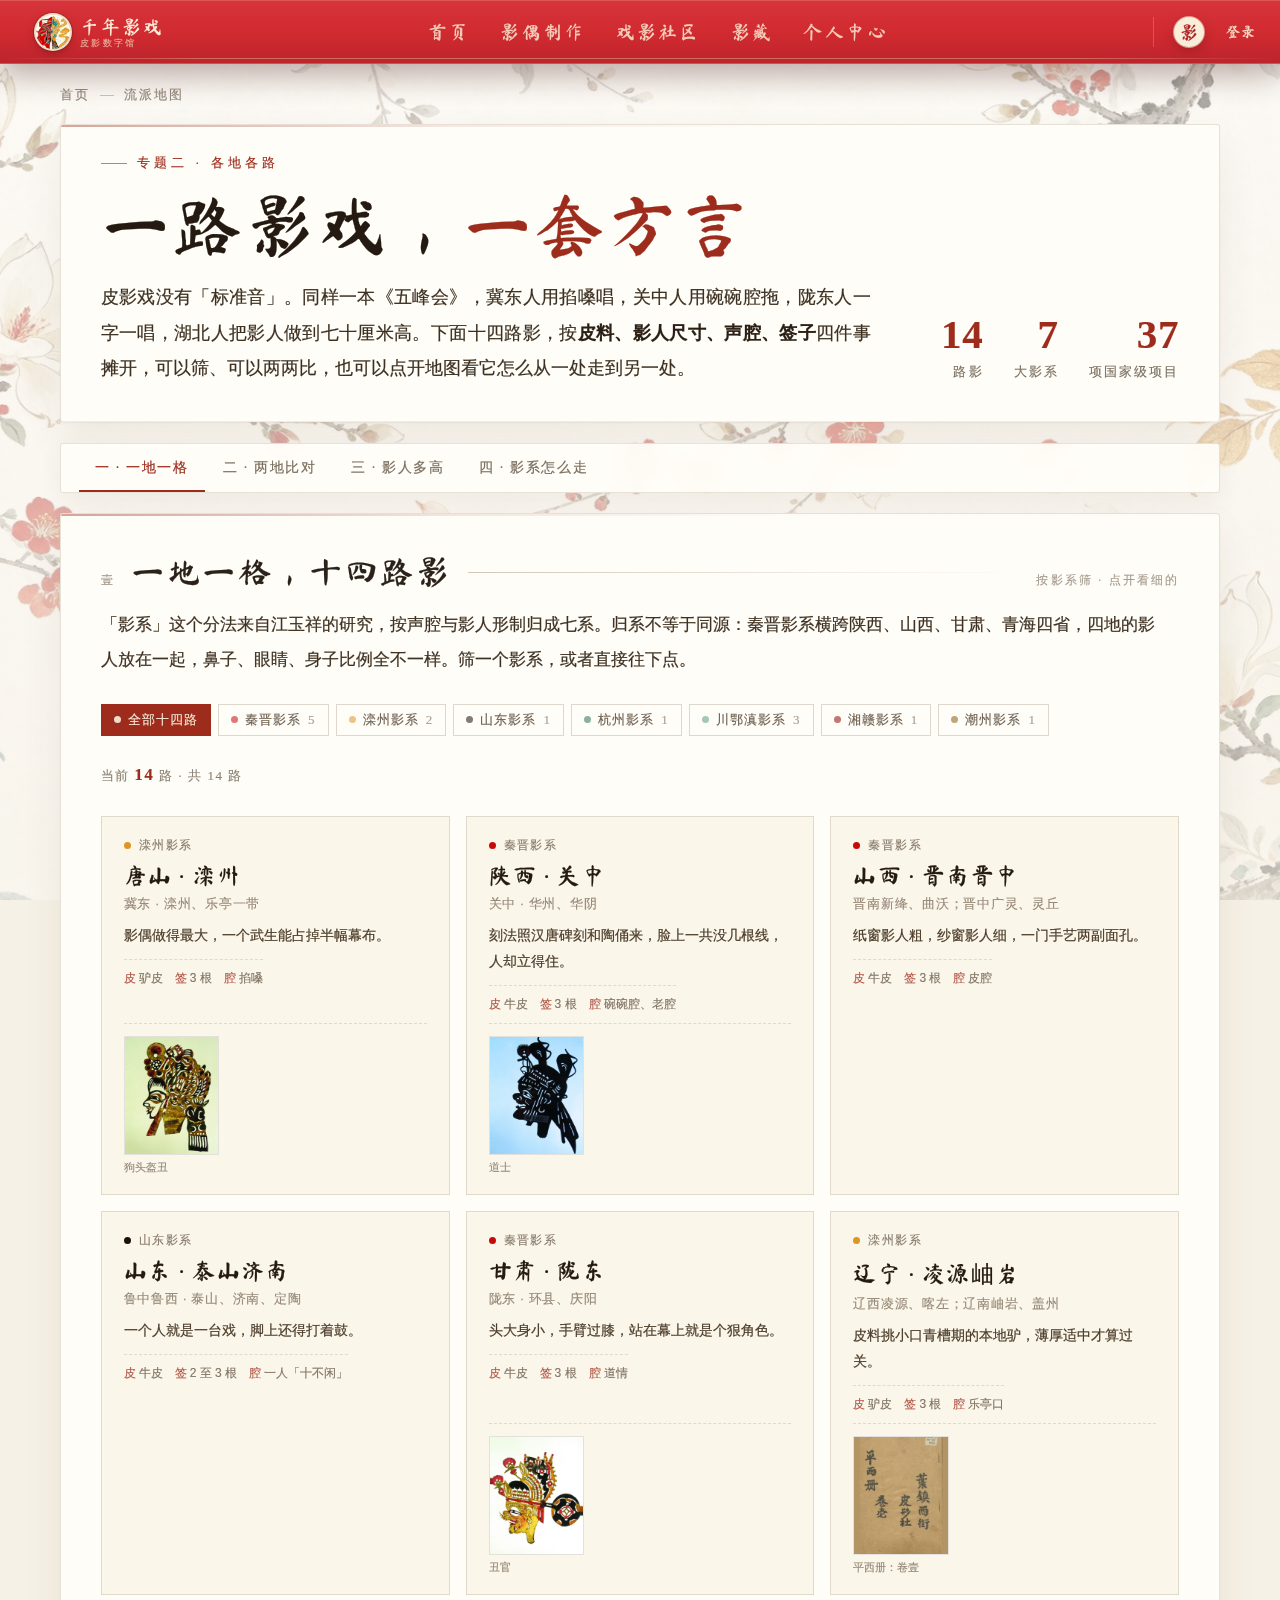
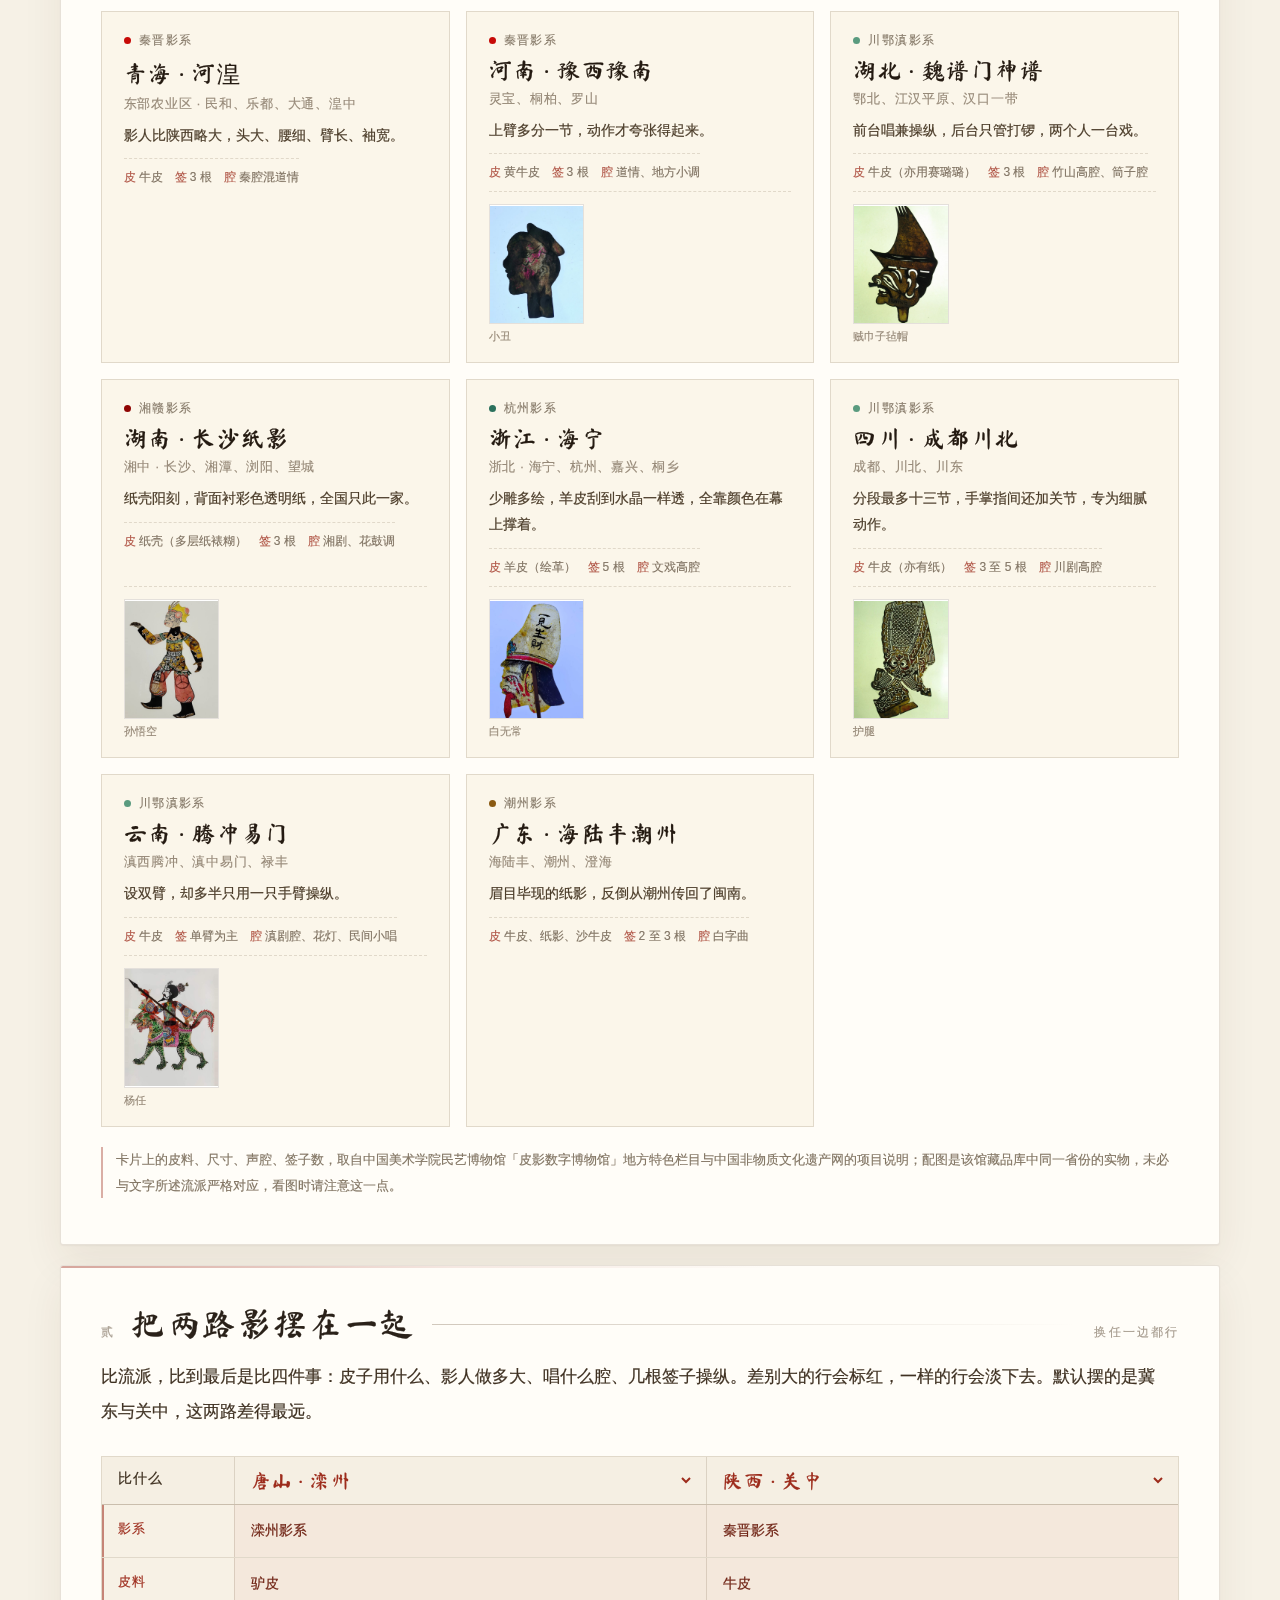
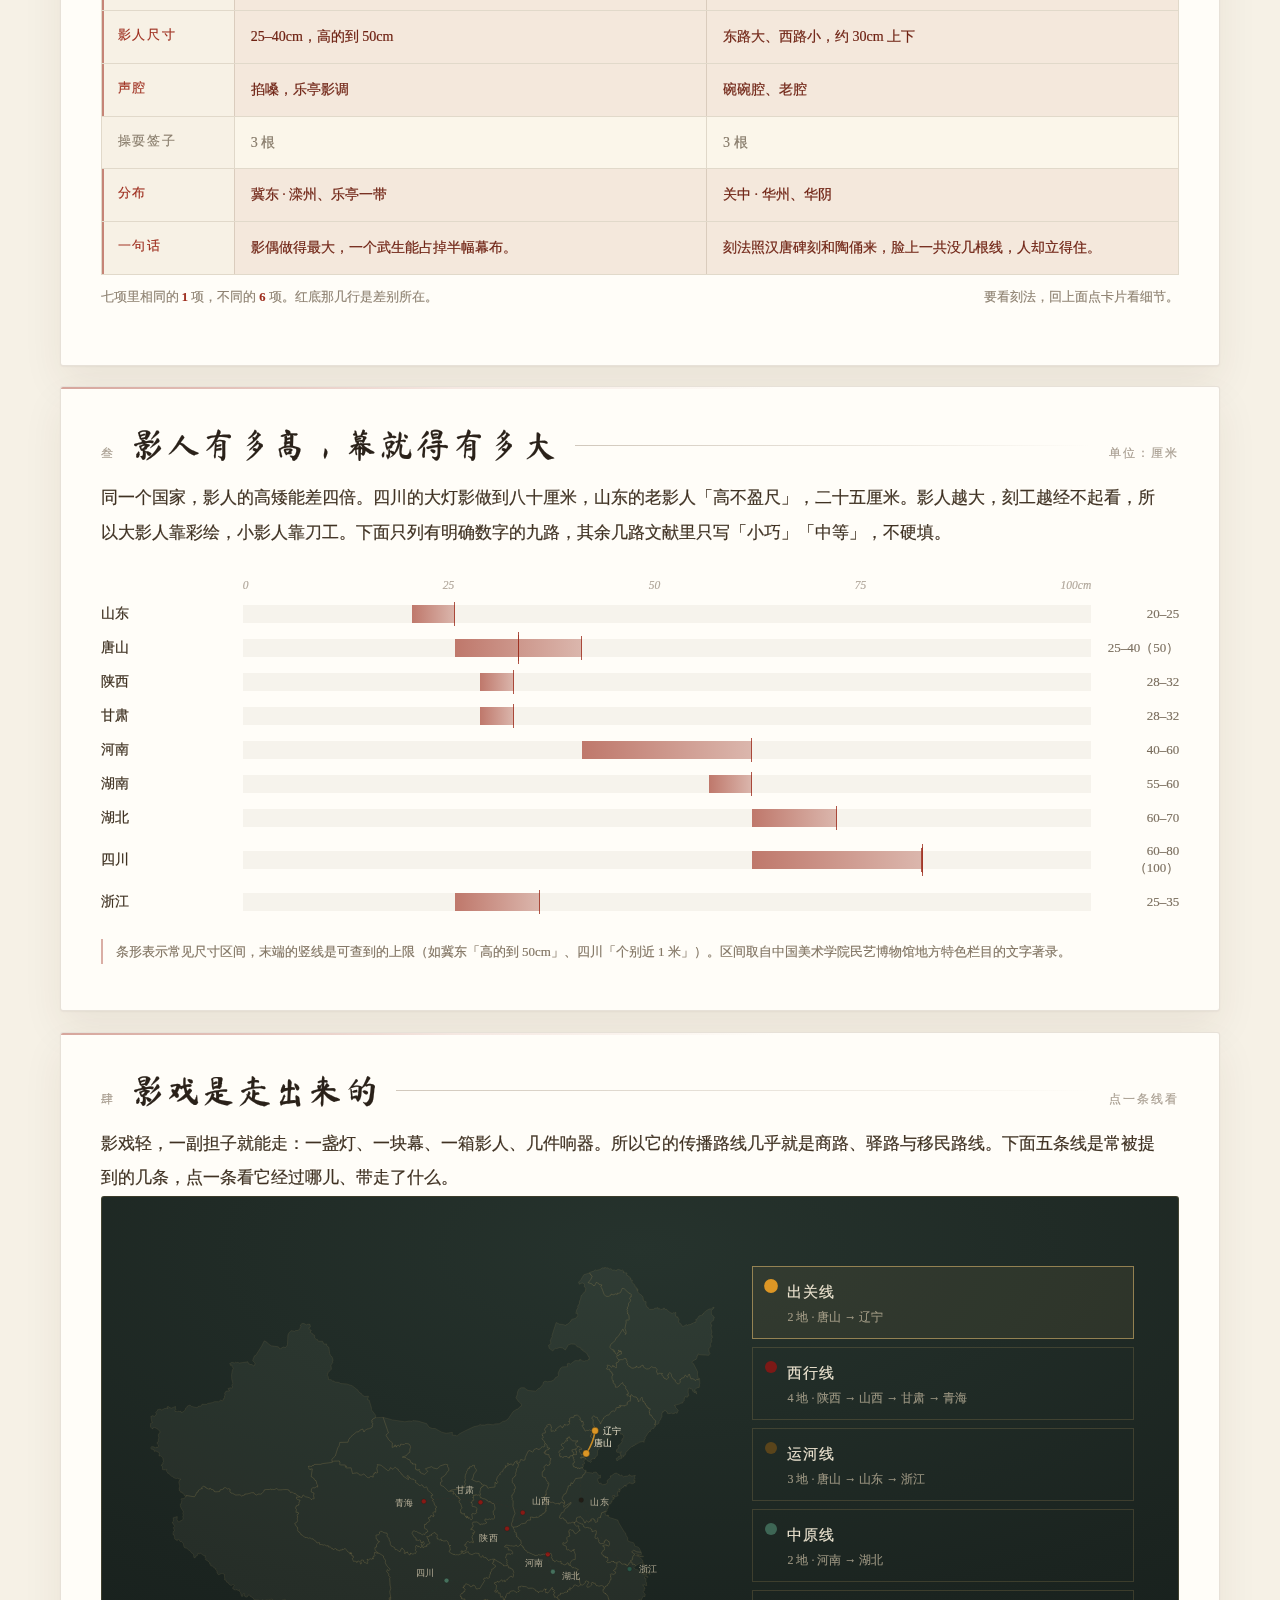
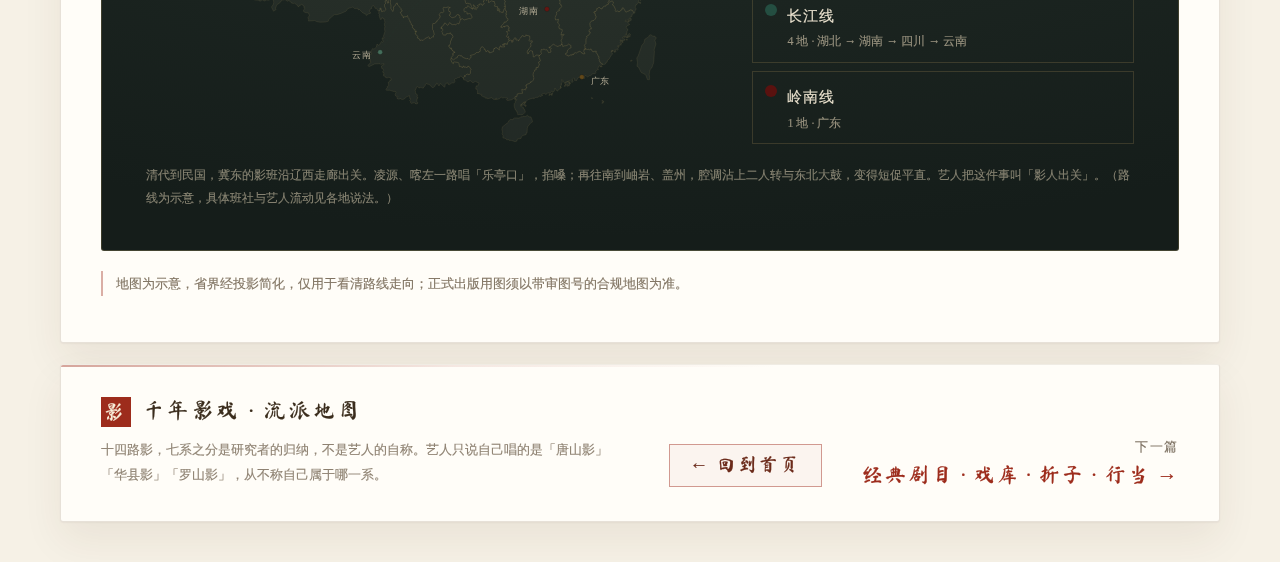
==== commit c2d23124: "非首页内容区左右留白 40→60，页脚同步对齐" ====
--- a/atlas.html
+++ b/atlas.html
@@ -11,7 +11,7 @@
 <link rel="stylesheet" href="assets/css/brush.css?v=11560">
 <link rel="stylesheet" href="assets/css/token.css?v=11870">
 <link rel="stylesheet" href="assets/css/layout.css?v=11870">
-<link rel="stylesheet" href="assets/css/site.css?v=11870">
+<link rel="stylesheet" href="assets/css/site.css?v=11880">
 <link rel="stylesheet" href="assets/css/topic.css?v=11770">
 <link rel="stylesheet" href="assets/css/paper-bg.css?v=4">
 <link rel="stylesheet" href="assets/css/readability.css?v=1">
--- a/assets/css/site.css
+++ b/assets/css/site.css
@@ -53,7 +53,7 @@
      1920 下留 200，不再是一圈空墙 */
   max-width: 1520px;
   margin: 0 auto;
-  padding: 0 40px;
+  padding: 0 60px;
 }
 
 /* ---------- 页头：毛笔大标题 + 一句 + 右栏数目 ---------- */
@@ -772,7 +772,7 @@
 .foot-in {
   max-width: 1520px;
   margin: 0 auto;
-  padding: 30px 40px 34px;
+  padding: 30px 60px 34px;
   display: flex;
   align-items: flex-start;
   justify-content: space-between;
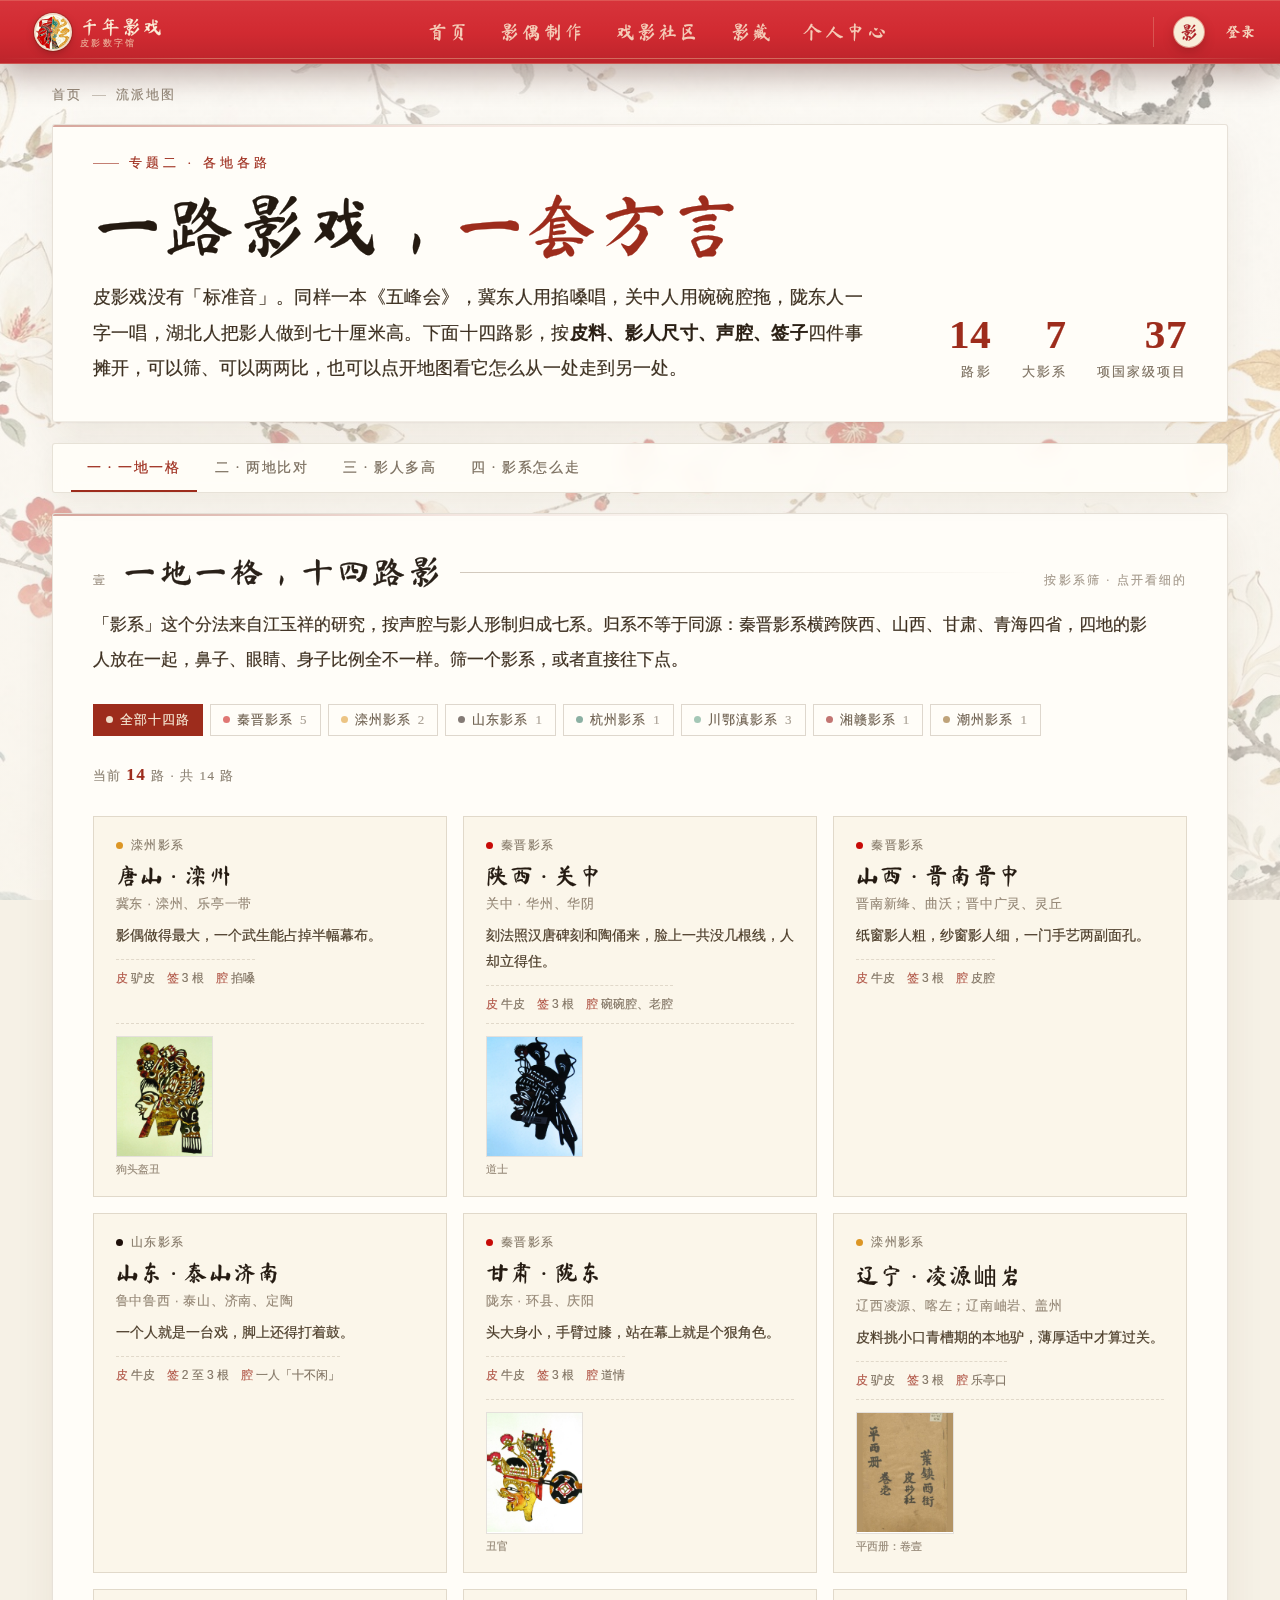
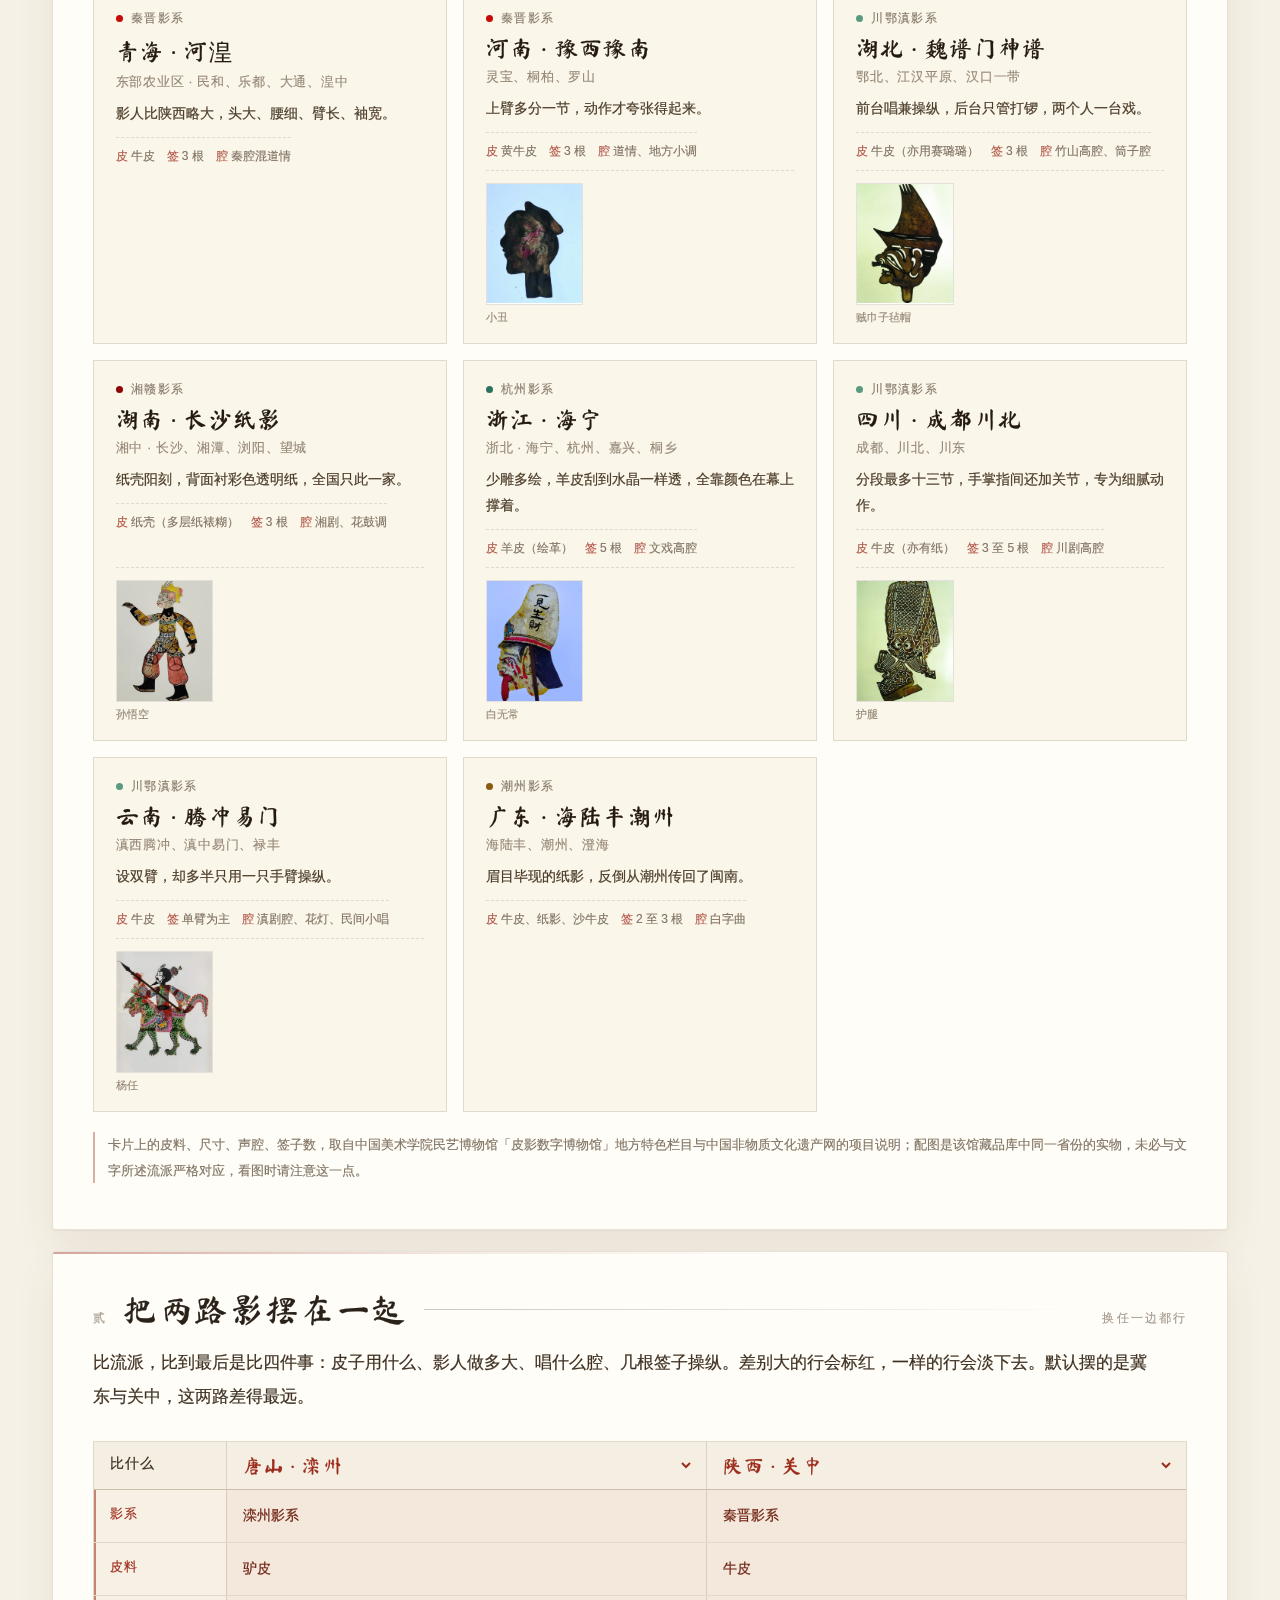
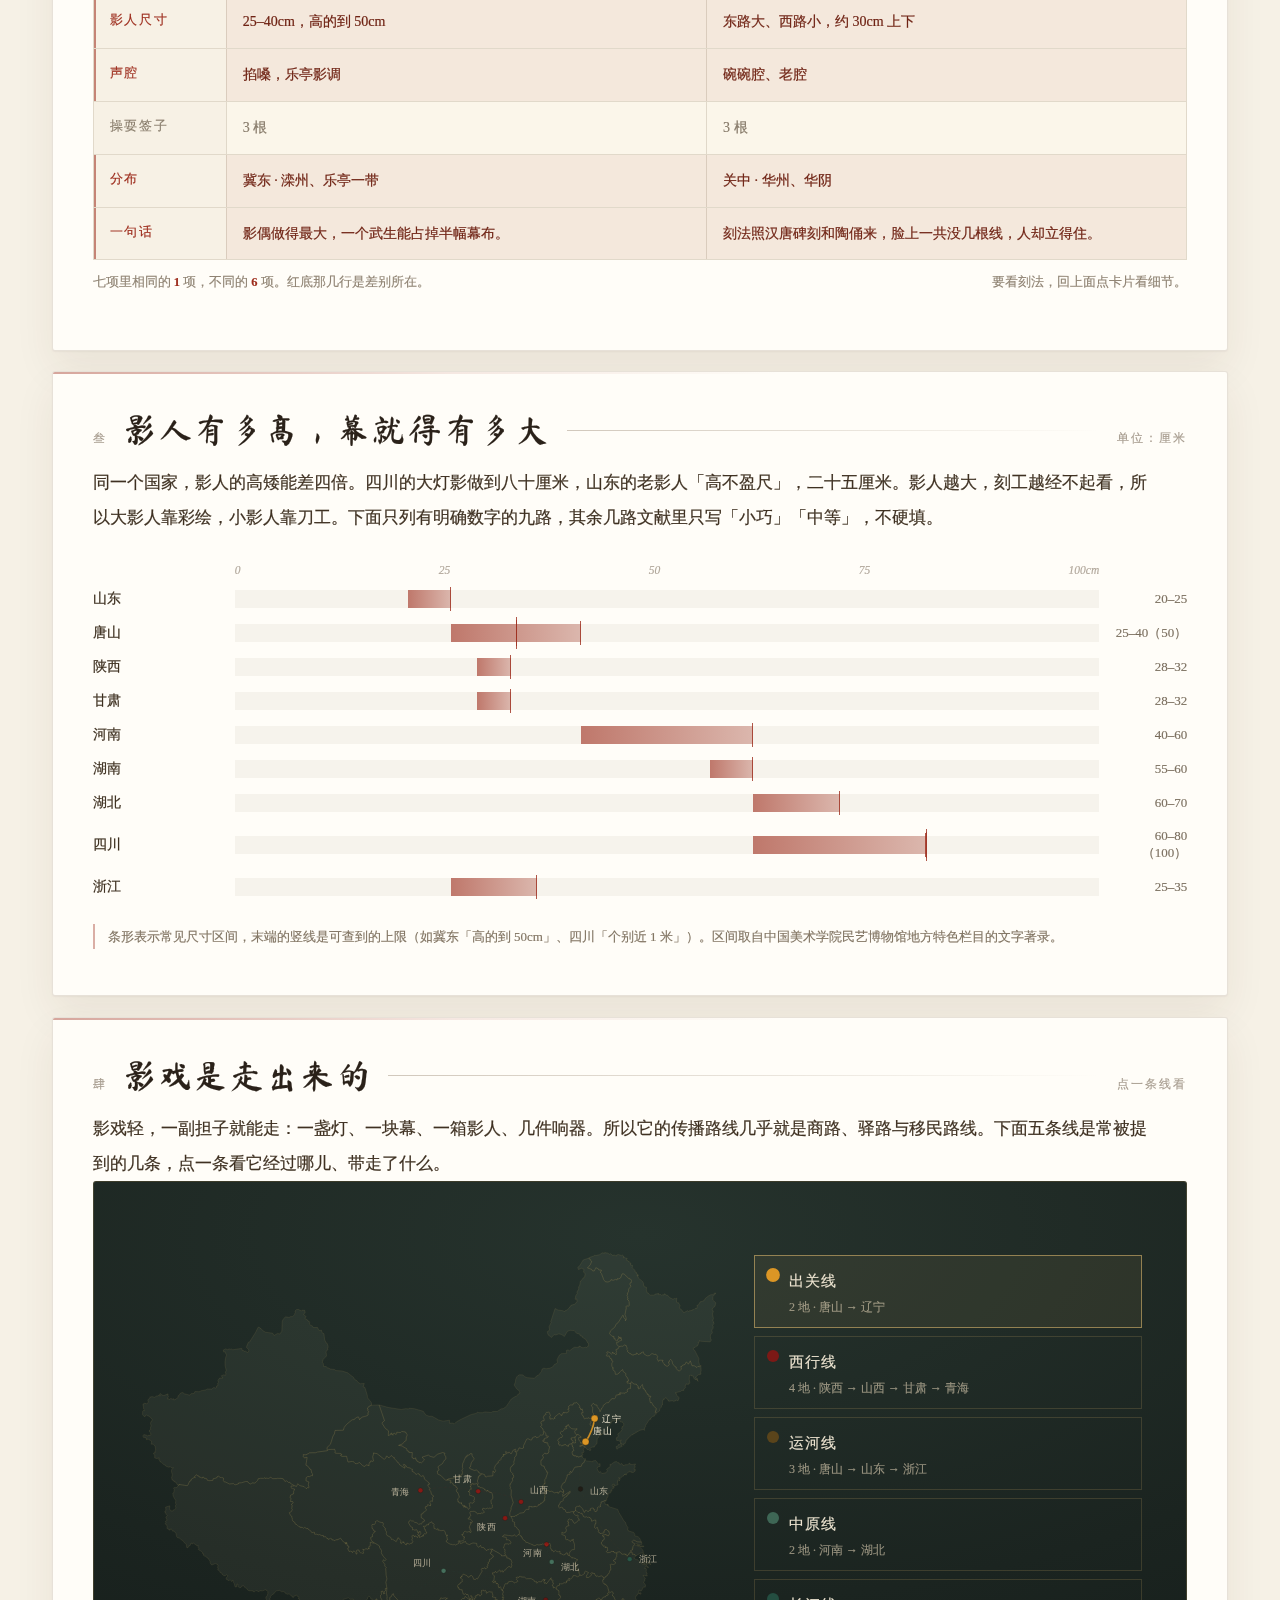
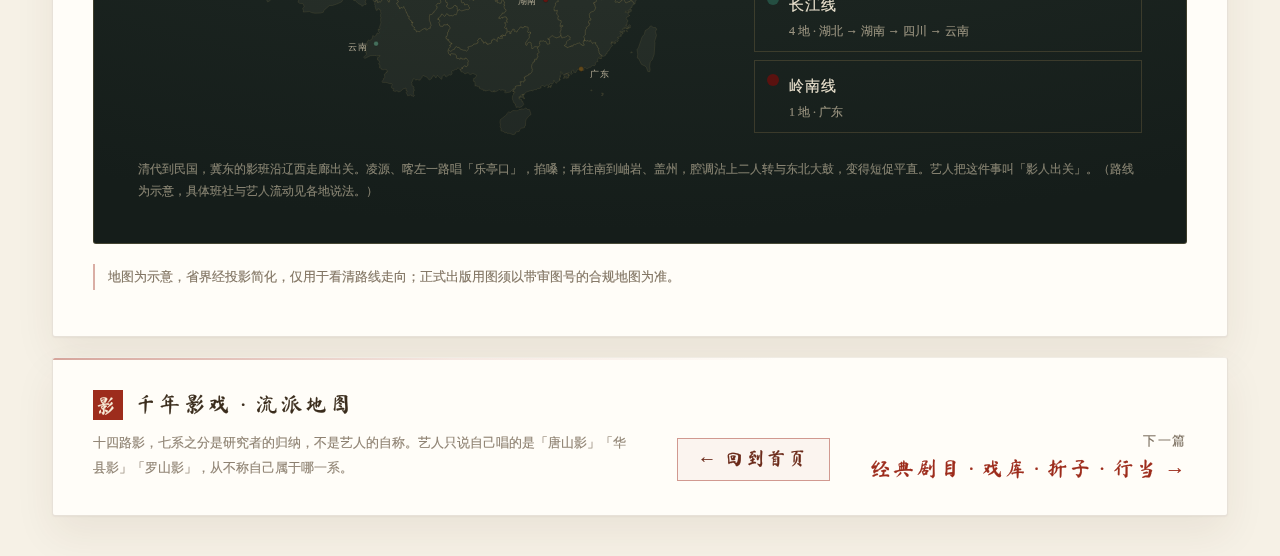
==== commit 5b302c1c: "内页左右留白 60→52，页脚同步" ====
--- a/atlas.html
+++ b/atlas.html
@@ -11,9 +11,9 @@
 <link rel="stylesheet" href="assets/css/brush.css?v=11560">
 <link rel="stylesheet" href="assets/css/token.css?v=11870">
 <link rel="stylesheet" href="assets/css/layout.css?v=11870">
-<link rel="stylesheet" href="assets/css/site.css?v=11880">
+<link rel="stylesheet" href="assets/css/site.css?v=11900">
 <link rel="stylesheet" href="assets/css/topic.css?v=11770">
-<link rel="stylesheet" href="assets/css/paper-bg.css?v=4">
+<link rel="stylesheet" href="assets/css/paper-bg.css?v=5">
 <link rel="stylesheet" href="assets/css/readability.css?v=1">
 </head>
 <body class="inner" data-page="atlas">
--- a/assets/css/site.css
+++ b/assets/css/site.css
@@ -49,11 +49,11 @@
 main.page {
   position: relative;
   z-index: 1;
-  /* 1180 太窄：1440 屏两侧各空 130px。改成 1520 上限，1440 下只留 40，
+  /* 1180 太窄：1440 屏两侧各空 130px。改成 1520 上限，1440 下只留 52，
      1920 下留 200，不再是一圈空墙 */
   max-width: 1520px;
   margin: 0 auto;
-  padding: 0 60px;
+  padding: 0 52px;
 }
 
 /* ---------- 页头：毛笔大标题 + 一句 + 右栏数目 ---------- */
@@ -772,7 +772,7 @@
 .foot-in {
   max-width: 1520px;
   margin: 0 auto;
-  padding: 30px 60px 34px;
+  padding: 30px 52px 34px;
   display: flex;
   align-items: flex-start;
   justify-content: space-between;
--- a/assets/css/paper-bg.css
+++ b/assets/css/paper-bg.css
@@ -162,9 +162,10 @@
   box-shadow: var(--pb-shadow);
 }
 
-/* ---------------- 4. 板块内的浅色小卡：在白纸上要能分出来 ---------------- */
-body.inner .psec .chip,
-body.inner .tp-sec .chip {
+/* ---------------- 4. 板块内的浅色小卡：在白纸上要能分出来 ----------------
+   :not(.on) 是必须的——否则这条会把筛选签的选中态（红底）一起刷成白色 */
+body.inner .psec .chip:not(.on),
+body.inner .tp-sec .chip:not(.on) {
   background: #fff;
 }
 
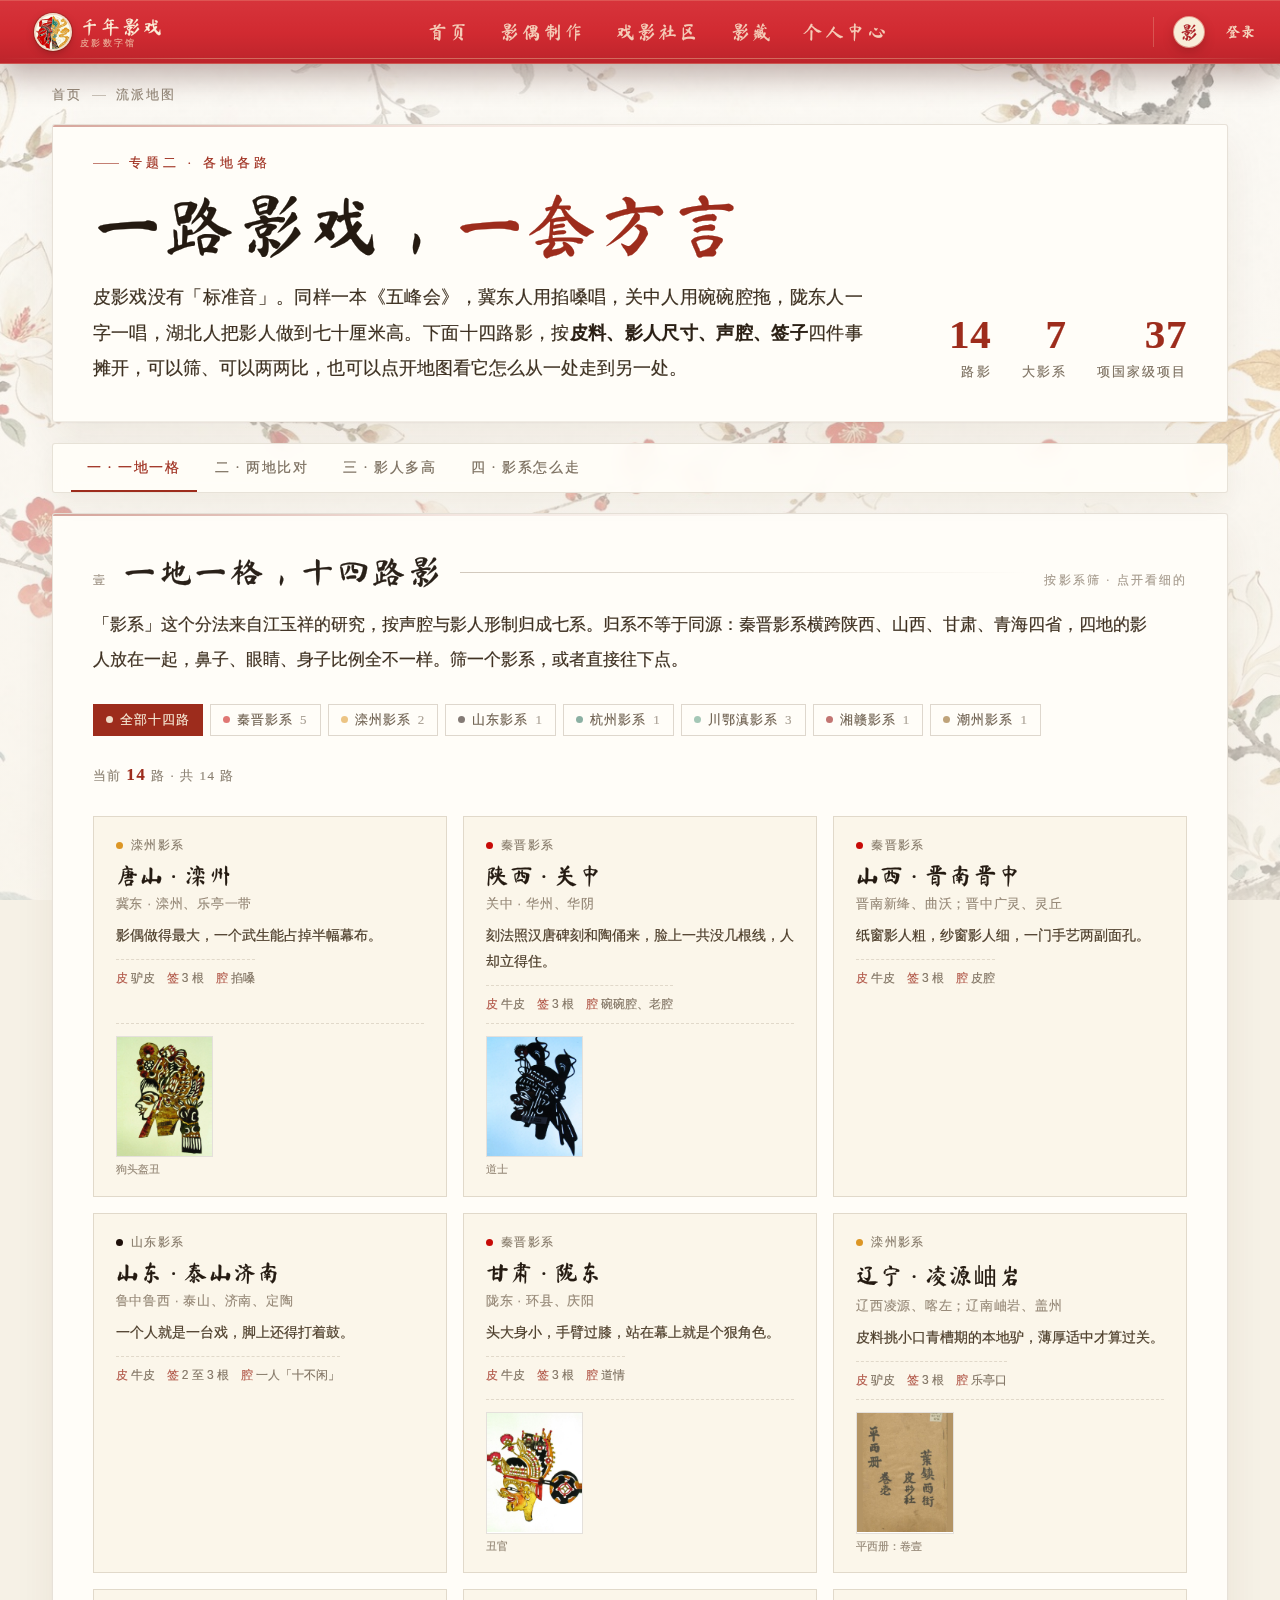
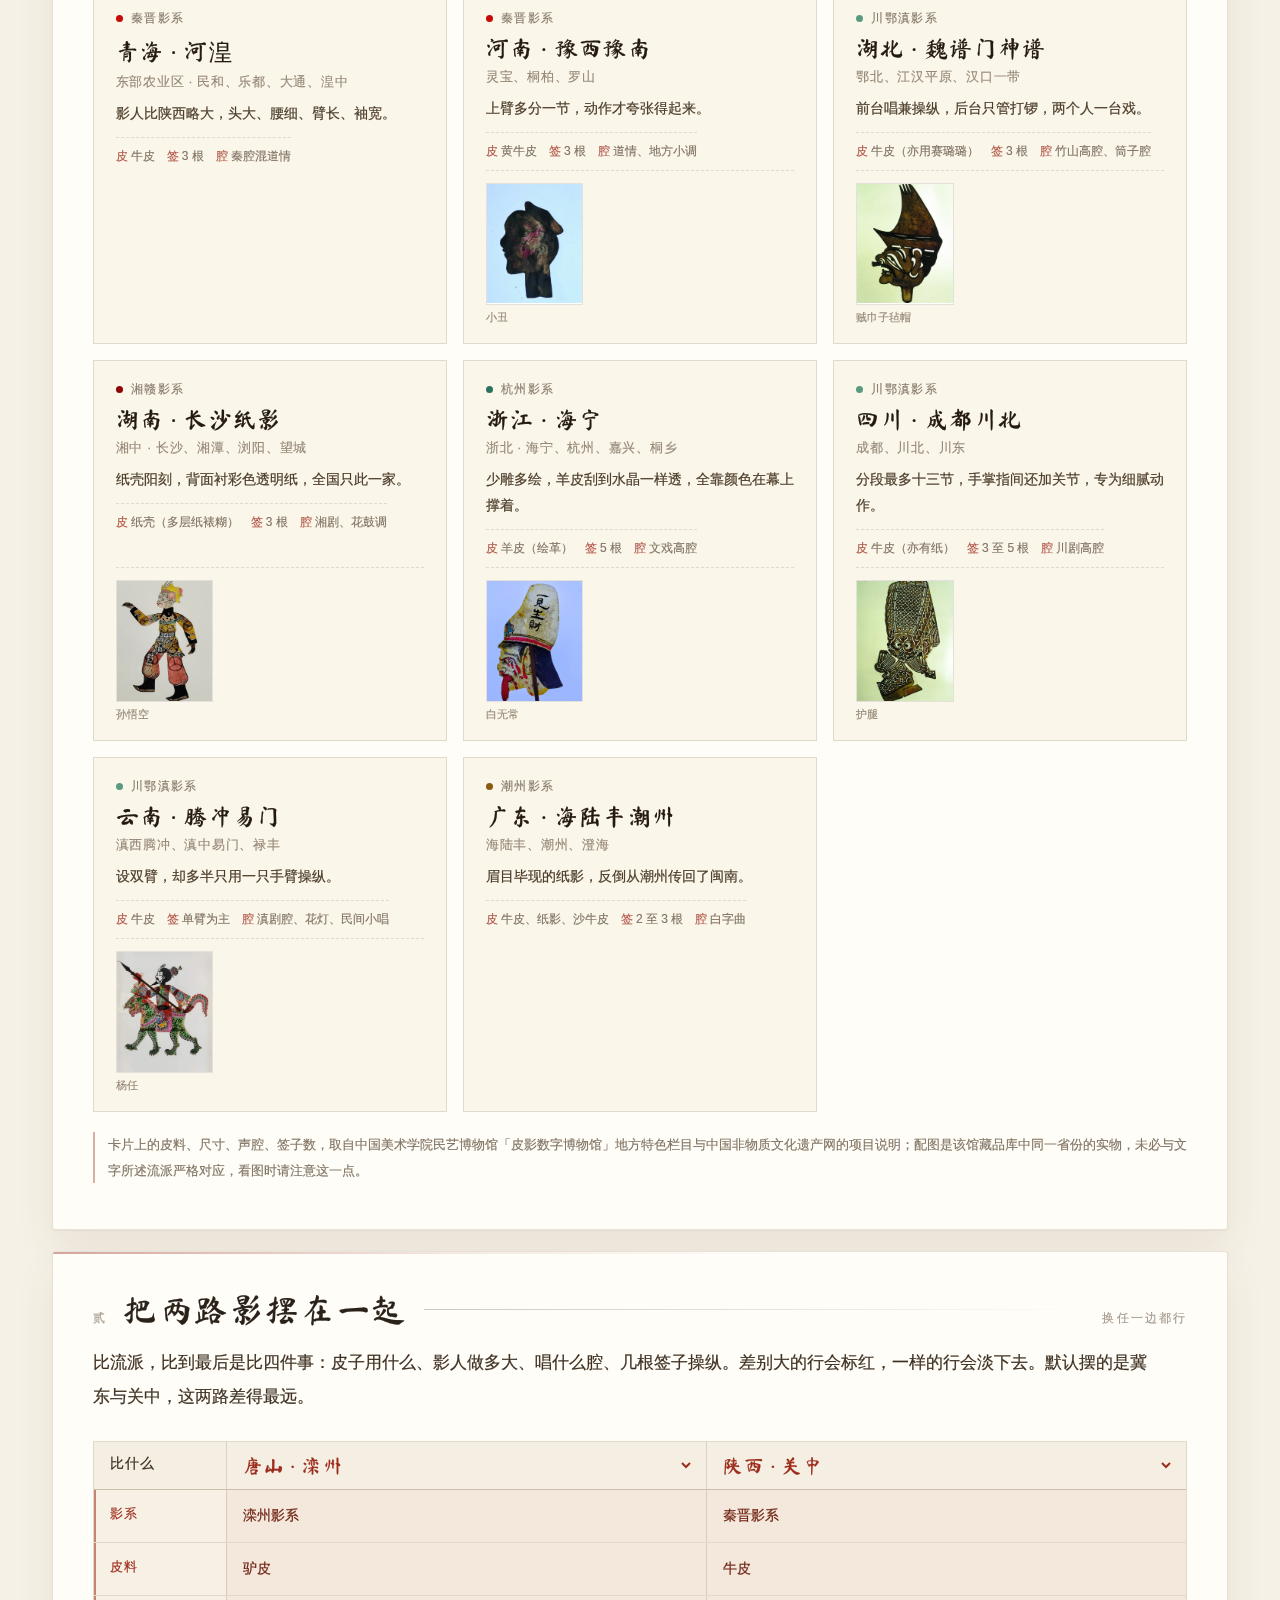
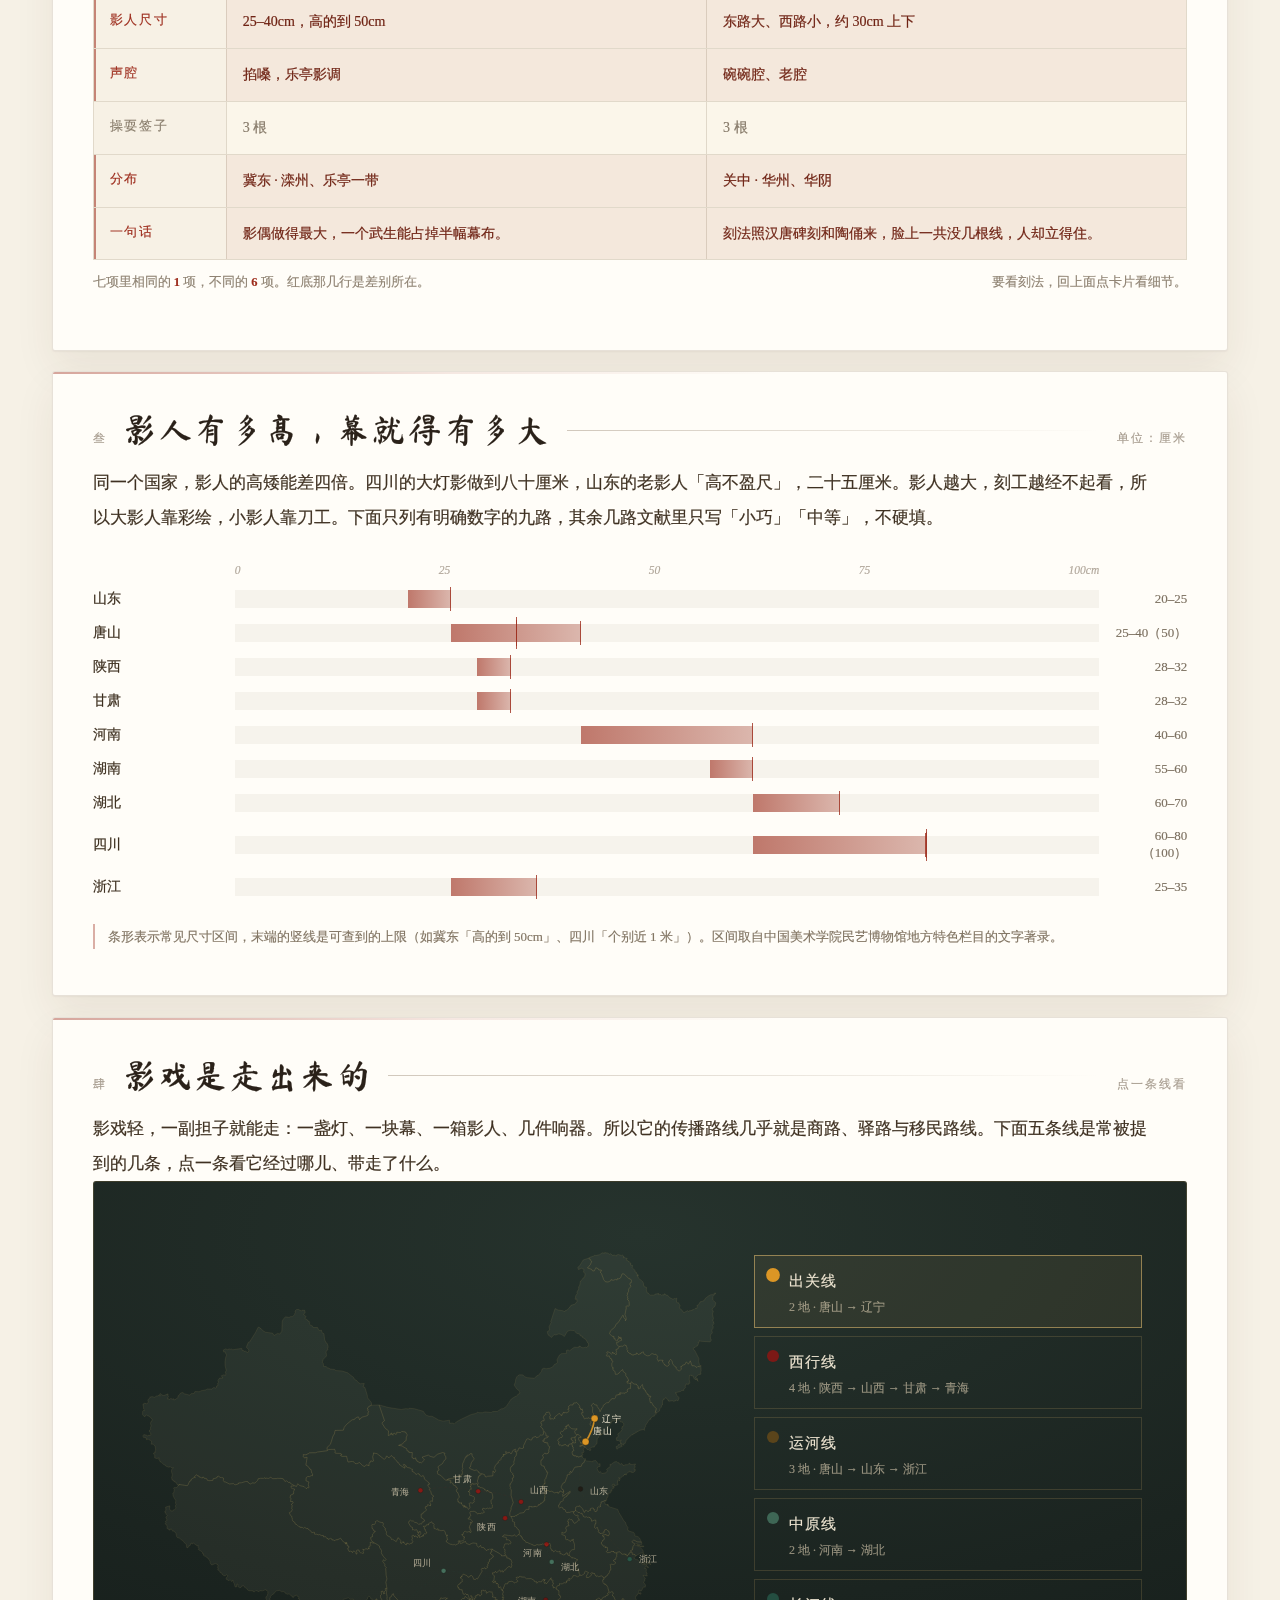
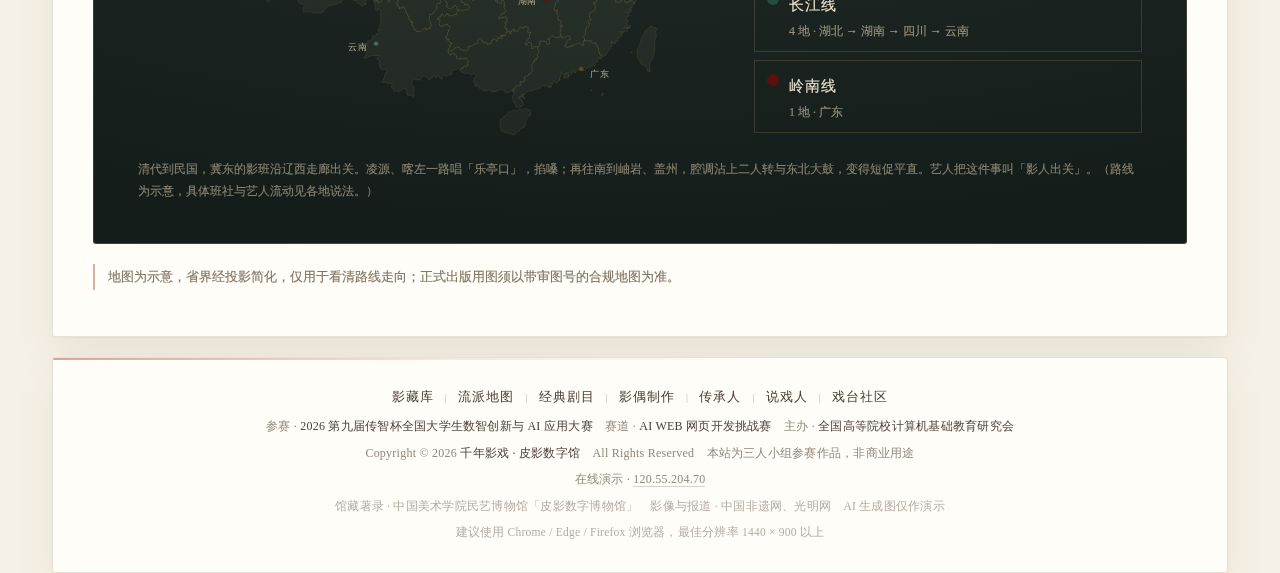
==== commit 7551813b: "内页页尾统一为首页第九屏规格：去掉回到首页/下一篇行、字号压回 12/13/11.5" ====
--- a/atlas.html
+++ b/atlas.html
@@ -11,7 +11,7 @@
 <link rel="stylesheet" href="assets/css/brush.css?v=11560">
 <link rel="stylesheet" href="assets/css/token.css?v=11870">
 <link rel="stylesheet" href="assets/css/layout.css?v=11870">
-<link rel="stylesheet" href="assets/css/site.css?v=11900">
+<link rel="stylesheet" href="assets/css/site.css?v=11910">
 <link rel="stylesheet" href="assets/css/topic.css?v=11770">
 <link rel="stylesheet" href="assets/css/paper-bg.css?v=5">
 <link rel="stylesheet" href="assets/css/readability.css?v=1">
@@ -135,17 +135,24 @@
     <p class="tp-note">地图为示意，省界经投影简化，仅用于看清路线走向；正式出版用图须以带审图号的合规地图为准。</p>
   </section>
 
-  <footer class="tp-foot">
-    <div>
-      <div class="tp-foot-brand"><i>影</i>千年影戏 · 流派地图</div>
-      <p>十四路影，七系之分是研究者的归纳，不是艺人的自称。艺人只说自己唱的是「唐山影」「华县影」「罗山影」，从不称自己属于哪一系。</p>
-    </div>
-    <a class="tp-foot-back" href="index.html#page5">← 回到首页</a>
-    <div class="tp-foot-next">
-      <span>下一篇</span>
-      <a href="repertoire.html">经典剧目 · 戏库 · 折子 · 行当 →</a>
-    </div>
-  </footer>
+  <footer class="foot">
+  <div class="ft-in">
+    <nav class="ft-nav" aria-label="站内导航">
+      <a href="vault.html">影藏库</a><i>|</i>
+      <a href="atlas.html">流派地图</a><i>|</i>
+      <a href="repertoire.html">经典剧目</a><i>|</i>
+      <a href="craft.html">影偶制作</a><i>|</i>
+      <a href="lineage.html">传承人</a><i>|</i>
+      <a href="chat.html">说戏人</a><i>|</i>
+      <a href="community.html">戏台社区</a>
+    </nav>
+    <p class="ft-row">参赛 · <b>2026 第九届传智杯全国大学生数智创新与 AI 应用大赛</b>　赛道 · <b>AI WEB 网页开发挑战赛</b>　主办 · <b>全国高等院校计算机基础教育研究会</b></p>
+    <p class="ft-row">Copyright © 2026 <b>千年影戏 · 皮影数字馆</b>　All Rights Reserved　本站为三人小组参赛作品，非商业用途</p>
+    <p class="ft-row">在线演示 · <a href="http://120.55.204.70">120.55.204.70</a></p>
+    <p class="ft-row ft-dim">馆藏著录 · 中国美术学院民艺博物馆「皮影数字博物馆」　影像与报道 · 中国非遗网、光明网　AI 生成图仅作演示</p>
+    <p class="ft-row ft-dim">建议使用 Chrome / Edge / Firefox 浏览器，最佳分辨率 1440 × 900 以上</p>
+  </div>
+</footer>
 
 </main>
 
--- a/assets/css/site.css
+++ b/assets/css/site.css
@@ -763,48 +763,35 @@
   mix-blend-mode: multiply;
 }
 
-/* ---------- 页脚 ---------- */
+/* ---------- 页脚：与首页第九屏（关于本站）同一套版式 ----------
+   内页不再用「品牌 + 一句说明」的横排页脚，改成和首页末屏一样的居中竖排：
+   站内导航 → 参赛信息 → 版权 → 在线演示 → 著录 → 浏览器建议。
+   .ft-in / .ft-nav / .ft-row 的样式在 layout.css，内页都引了，不用重复定义。 */
 .foot {
   margin-top: 64px;
-  border-top: 1px solid var(--line);
-  background: linear-gradient(180deg, rgba(239, 231, 214, .5), rgba(239, 231, 214, .9));
-}
-.foot-in {
-  max-width: 1520px;
-  margin: 0 auto;
-  padding: 30px 52px 34px;
-  display: flex;
-  align-items: flex-start;
-  justify-content: space-between;
-  gap: 28px;
-  flex-wrap: wrap;
-}
-.foot-brand {
-  display: flex;
-  align-items: center;
-  gap: 12px;
-  font-family: var(--brush);
-  font-size: 20px;
-  letter-spacing: .1em;
-  color: #2a2119;
-}
-.foot-brand i {
-  display: grid;
-  place-items: center;
-  width: 30px; height: 30px;
-  font-style: normal;
-  font-size: 18px;
-  color: var(--cream);
-  background: var(--red);
-}
-.foot-note {
-  max-width: 46em;
-  font-size: 10.5px;
-  line-height: 1.95;
+  padding: 44px 52px 38px;
+  border-top: 1px solid rgba(157, 44, 28, .16);
+  background: #f4efe3;
+  box-shadow:
+    inset 0 1px 0 rgba(255, 255, 255, .68),
+    0 -14px 34px rgba(24, 16, 8, .10);
+}
+.foot .ft-in { margin: 0 auto; }
+/* 页尾统一回首页第九屏的规格：小字、不加粗。
+   readability.css 会把内页页尾的字放大（.ft-nav a 14.5、.ft-dim 13、.ft-row 随正文到 16.5），
+   这里用更高优先级压回首页的 12 / 13 / 11.5 / 10，并去掉文字描边。 */
+.foot {
+  font-size: 12px;
   letter-spacing: .02em;
-  color: rgba(91, 74, 53, .6);
-}
-.foot-note b { font-weight: 400; color: rgba(91, 74, 53, .78); }
+  color: rgba(62, 46, 30, .58);
+  -webkit-text-stroke: 0;
+}
+.foot .ft-nav a { font-size: 13px; -webkit-text-stroke: 0; }
+.foot .ft-nav i { font-size: 10px; -webkit-text-stroke: 0; }
+.foot .ft-row { font-size: 12px; -webkit-text-stroke: 0; }
+.foot .ft-dim { font-size: 11.5px; -webkit-text-stroke: 0; }
+/* 专题页保留「回到首页 / 下一篇」，排成一行接在导航下面 */
+.ft-jump { letter-spacing: .04em; }
 
 /* ---------- 响应 ---------- */
 @media (max-width: 1080px) {
@@ -815,7 +802,7 @@
   .craft-grid { grid-template-columns: 1fr; }
   .vault-grid { grid-template-columns: repeat(2, minmax(0, 1fr)); }
   .board, .prof { grid-template-columns: 1fr; }
-  .foot-in { padding: 26px; }
+  .foot { padding: 34px 26px 30px; }
 }
 /* 手机上匾额收薄一点：--hd-h 同时管着导航高度和正文的让位 */
 @media (max-width: 560px) {
@@ -823,6 +810,7 @@
 }
 @media (max-width: 760px) {
   main.page { padding: 0 18px; }
+  .foot { padding: 28px 18px 26px; }
   .phero h1 { font-size: 34px; }
   .phero-stats { gap: 18px; flex-wrap: wrap; }
   .craft-card { grid-template-columns: 108px minmax(0, 1fr); }
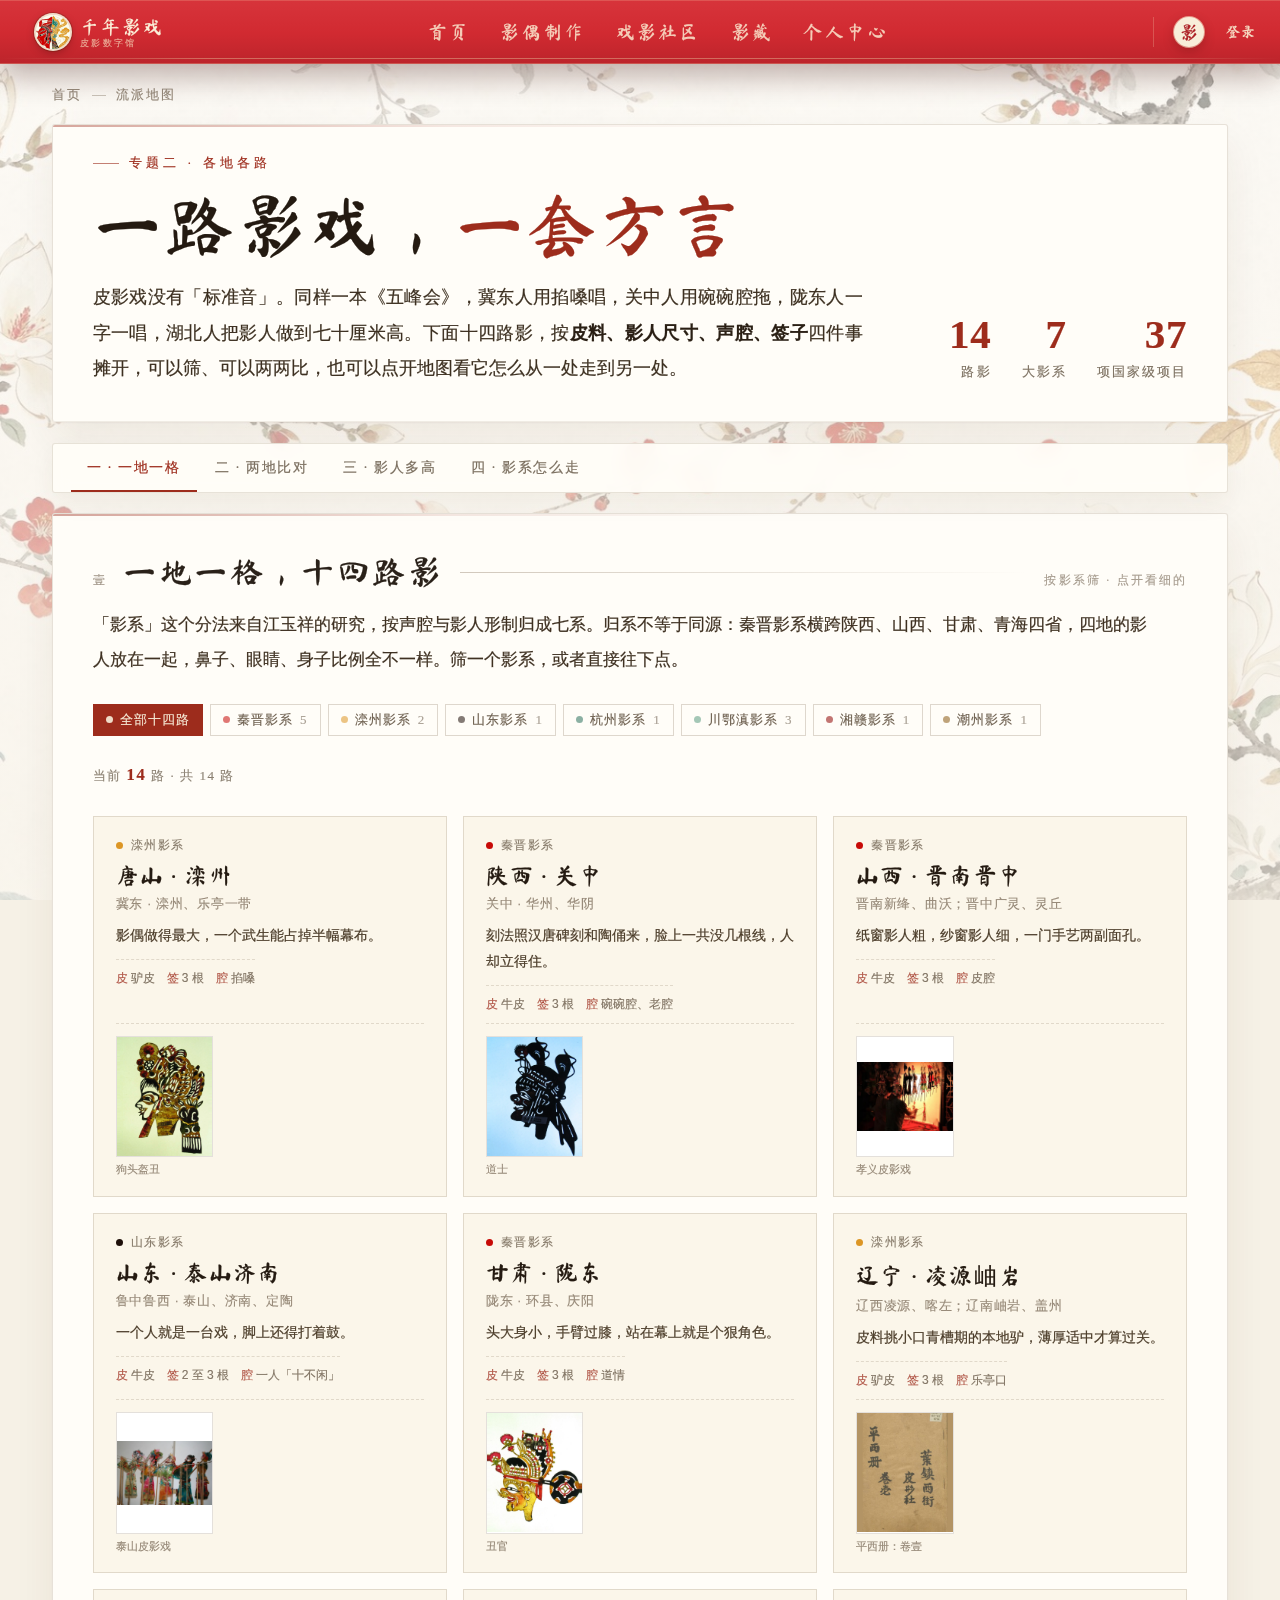
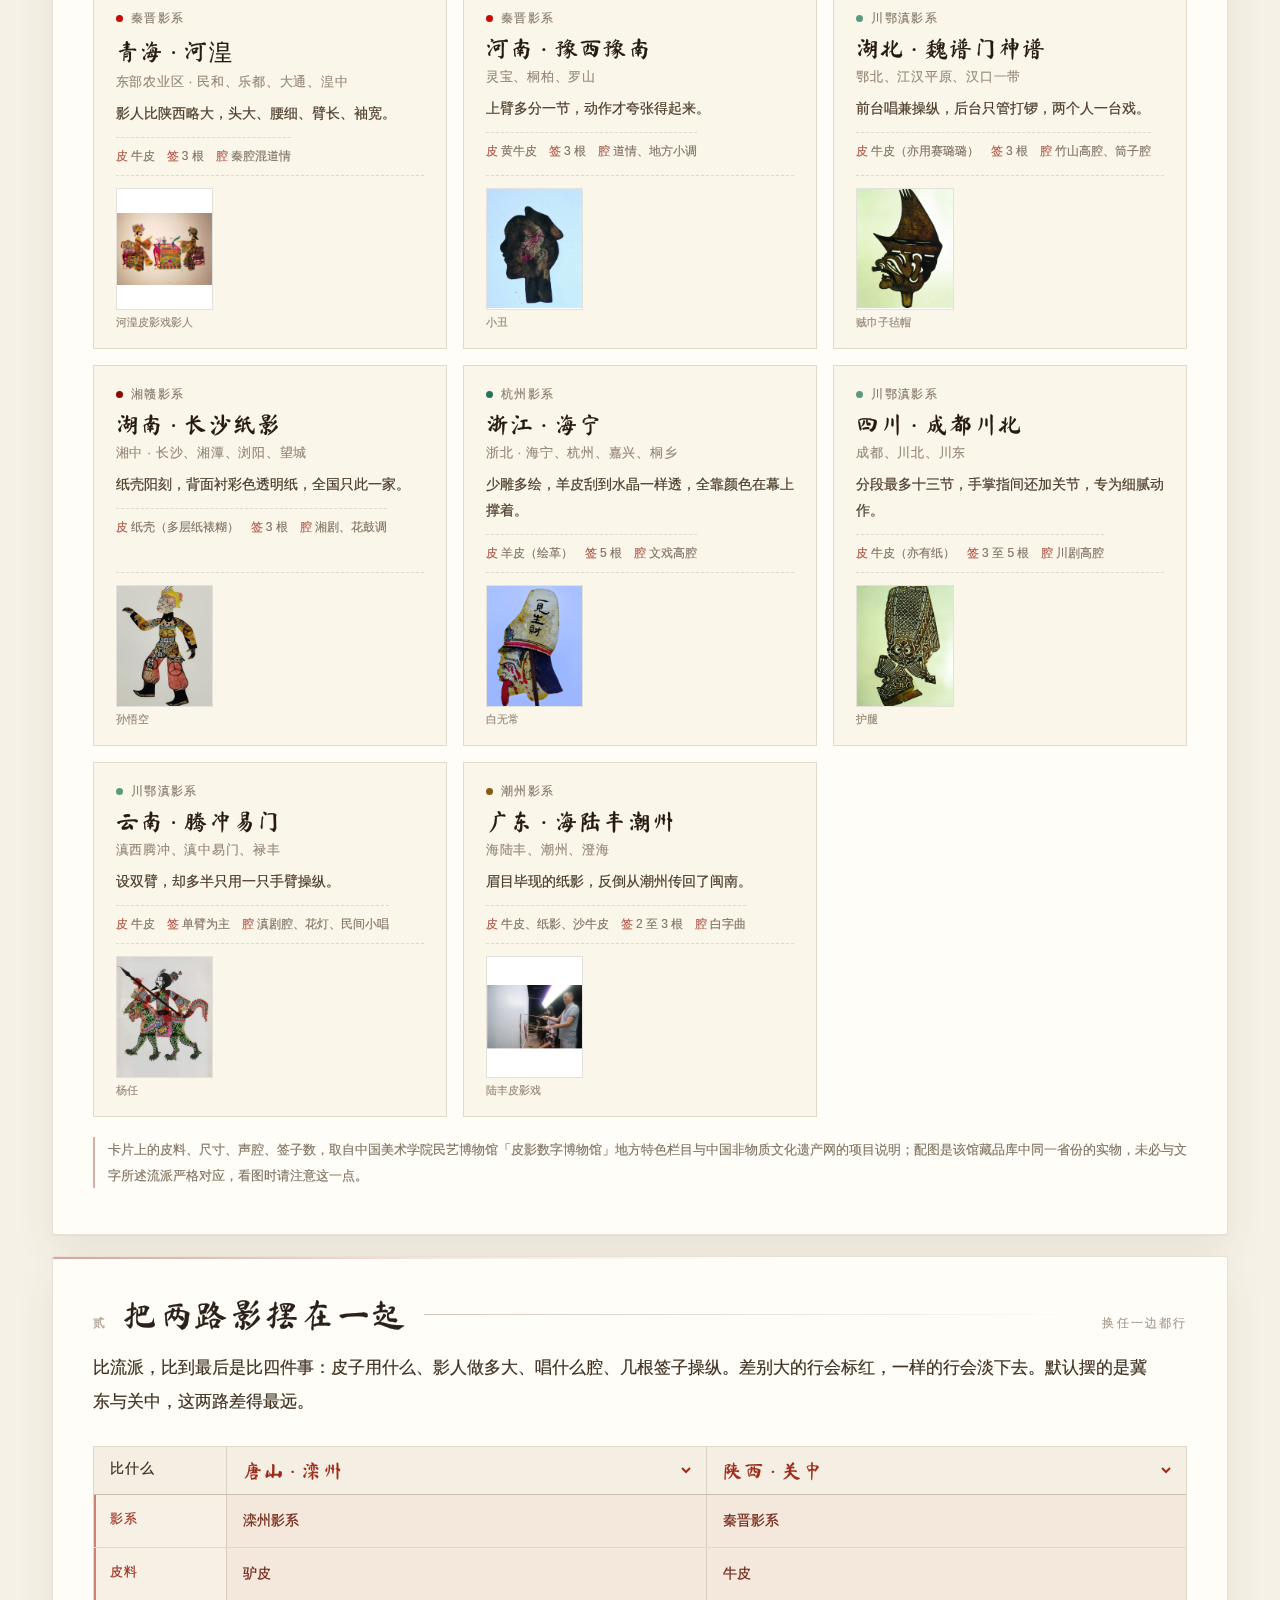
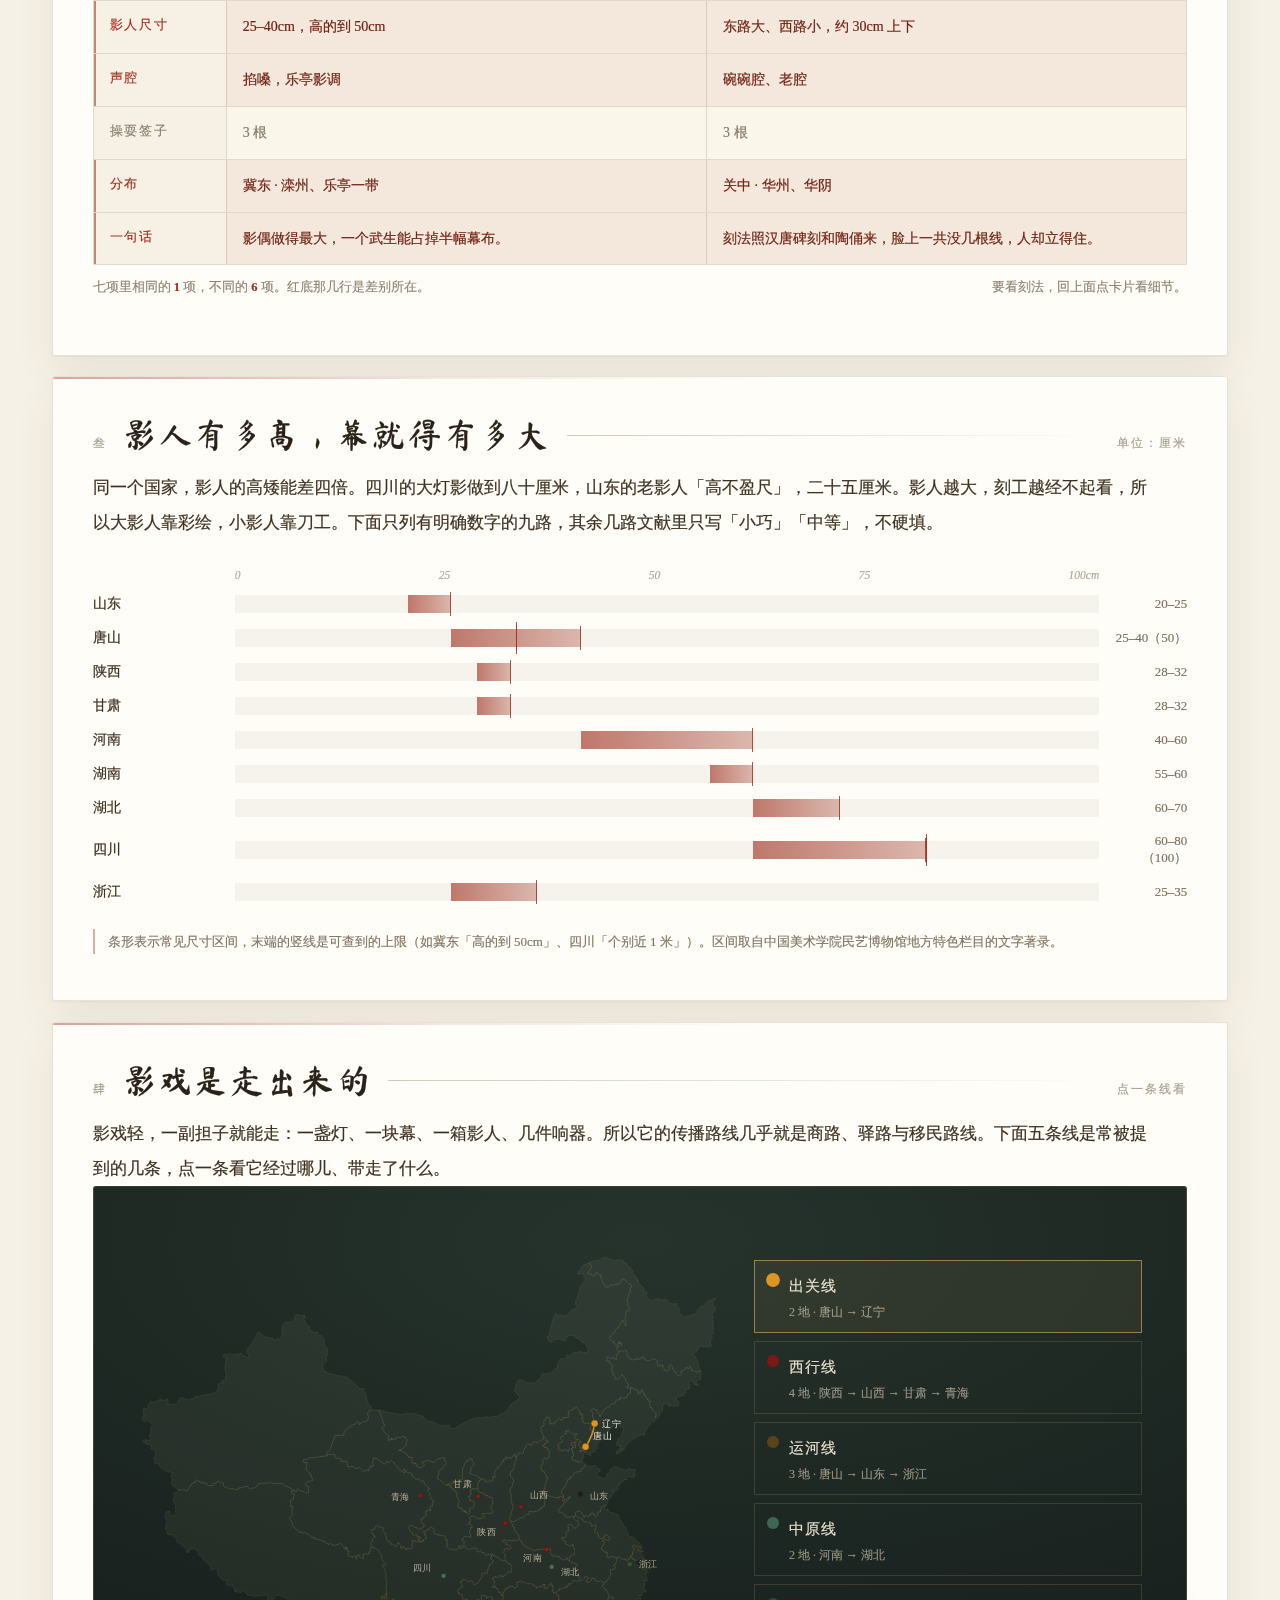
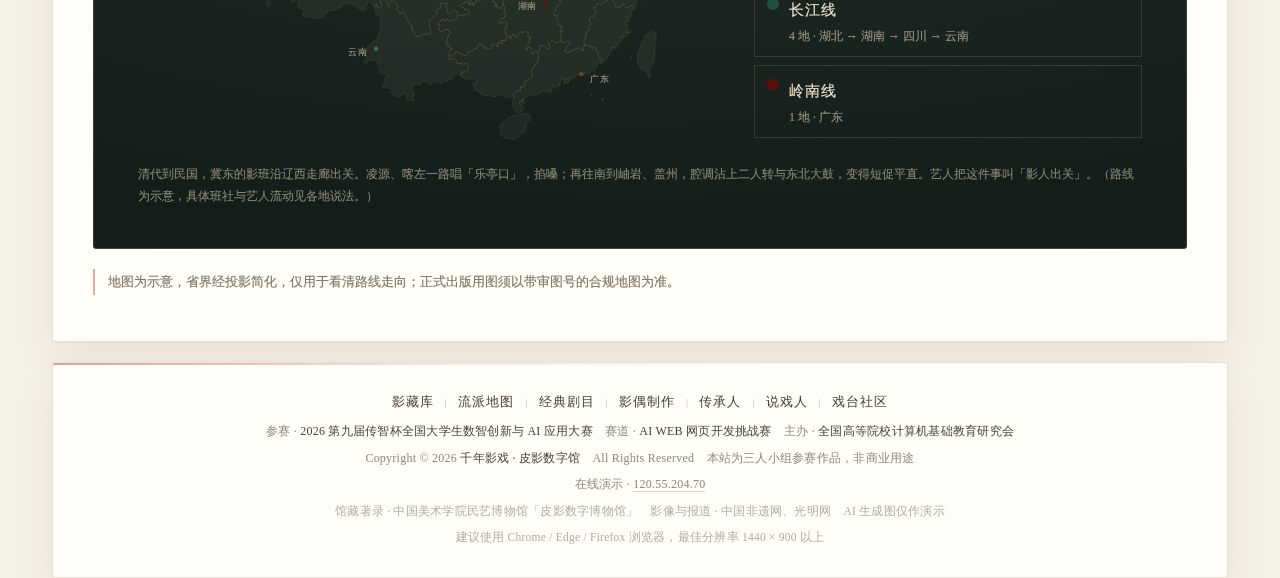
==== commit 581163c8: "传承页四批名录改全宽静态展示；流派地图补齐四省缺图 传承页（lineage）： - 四批名录去掉右侧介绍栏(lx-side)与点击效果，树状图单列全宽 - 每格直接内嵌地名+人数+传承人名单，移除全部" ====
--- a/atlas.html
+++ b/atlas.html
@@ -12,7 +12,7 @@
 <link rel="stylesheet" href="assets/css/token.css?v=11870">
 <link rel="stylesheet" href="assets/css/layout.css?v=11870">
 <link rel="stylesheet" href="assets/css/site.css?v=11910">
-<link rel="stylesheet" href="assets/css/topic.css?v=11770">
+<link rel="stylesheet" href="assets/css/topic.css?v=11940">
 <link rel="stylesheet" href="assets/css/paper-bg.css?v=5">
 <link rel="stylesheet" href="assets/css/readability.css?v=1">
 </head>
@@ -160,6 +160,6 @@
 <script src="assets/js/schools-data.js?v=11560"></script>
 <script src="assets/data/library-data.js?v=11560"></script>
 <script src="assets/js/cn-map.js?v=11560"></script>
-<script src="assets/js/t-atlas.js?v=11600"></script>
+<script src="assets/js/t-atlas.js?v=11940"></script>
 </body>
 </html>
--- a/assets/css/topic.css
+++ b/assets/css/topic.css
@@ -2412,8 +2412,7 @@
 .lx-tree {
   margin-top: 26px;
   display: grid;
-  grid-template-columns: minmax(0, 1.55fr) minmax(0, 1fr);
-  gap: 34px;
+  grid-template-columns: minmax(0, 1fr);
   align-items: start;
 }
 .lx-tree-stage {
@@ -2431,9 +2430,6 @@
   transition: stroke .3s, stroke-width .3s;
 }
 .lx-link.on { stroke: #9d2c1c; stroke-width: 2; }
-.lx-p {
-  cursor: pointer;
-}
 .lx-p rect {
   fill: #fbf6ea;
   stroke: rgba(90, 62, 32, .3);
@@ -2447,64 +2443,6 @@
   letter-spacing: .04em;
 }
 .lx-p text.lx-p-sub { font-size: 9px; fill: rgba(91, 74, 53, .6); }
-.lx-p.on rect { fill: #9d2c1c; stroke: #7b2013; }
-.lx-p.on text { fill: #f8eeda; }
-.lx-p.on text.lx-p-sub { fill: rgba(248, 238, 218, .7); }
-.lx-p.dim { opacity: .42; }
-.lx-side {
-  padding: 22px 24px;
-  background: var(--paper-3);
-  border: 1px solid var(--line);
-  min-height: 240px;
-}
-.lx-side h4 {
-  margin: 0 0 4px;
-  font-family: var(--brush);
-  font-weight: 400;
-  font-size: 24px;
-  letter-spacing: .06em;
-  color: #241a11;
-}
-.lx-side .lx-side-meta {
-  margin: 0 0 12px;
-  font-size: 10.5px;
-  letter-spacing: .08em;
-  color: rgba(91, 74, 53, .6);
-}
-.lx-side p {
-  margin: 0 0 10px;
-  font-size: 12.5px;
-  line-height: 1.95;
-  color: #3f3122;
-}
-.lx-chain {
-  margin-top: 12px;
-  padding-top: 12px;
-  border-top: 1px dashed var(--line-2);
-  font-size: 11.5px;
-  line-height: 1.9;
-  color: rgba(74, 58, 39, .78);
-}
-.lx-chain b { color: var(--red); font-weight: 600; }
-
-/* 谱系侧栏 · 有照片的传承人 */
-.lx-side-photos {
-  display: grid;
-  grid-template-columns: repeat(3, minmax(0, 1fr));
-  gap: 10px;
-  margin: 4px 0 14px;
-}
-.lx-side-photos figure { margin: 0; }
-.lx-side-photos img {
-  display: block;
-  width: 100%;
-  height: auto;
-  aspect-ratio: 4 / 3;
-  object-fit: cover;
-  background: #fff;
-  border: 1px solid var(--line);
-}
-.lx-side-photos figcaption { margin-top: 4px; font-size: 10px; text-align: center; color: rgba(91, 74, 53, .66); }
 
 /* 传承方式 */
 .lx-ways {
@@ -2578,15 +2516,6 @@
   font-size: 10px;
   letter-spacing: .06em;
   color: rgba(157, 44, 28, .8);
-}
-.lx-person.has-photo { display: grid; grid-template-columns: 52px minmax(0, 1fr); gap: 0 12px; }
-.lx-person.has-photo img {
-  grid-row: 1 / span 3;
-  width: 52px; height: 52px;
-  object-fit: cover;
-  border: 1px solid var(--line);
-  border-radius: 3px;
-  background: #fff;
 }
 .lx-roster-legend {
   margin-top: 12px;
